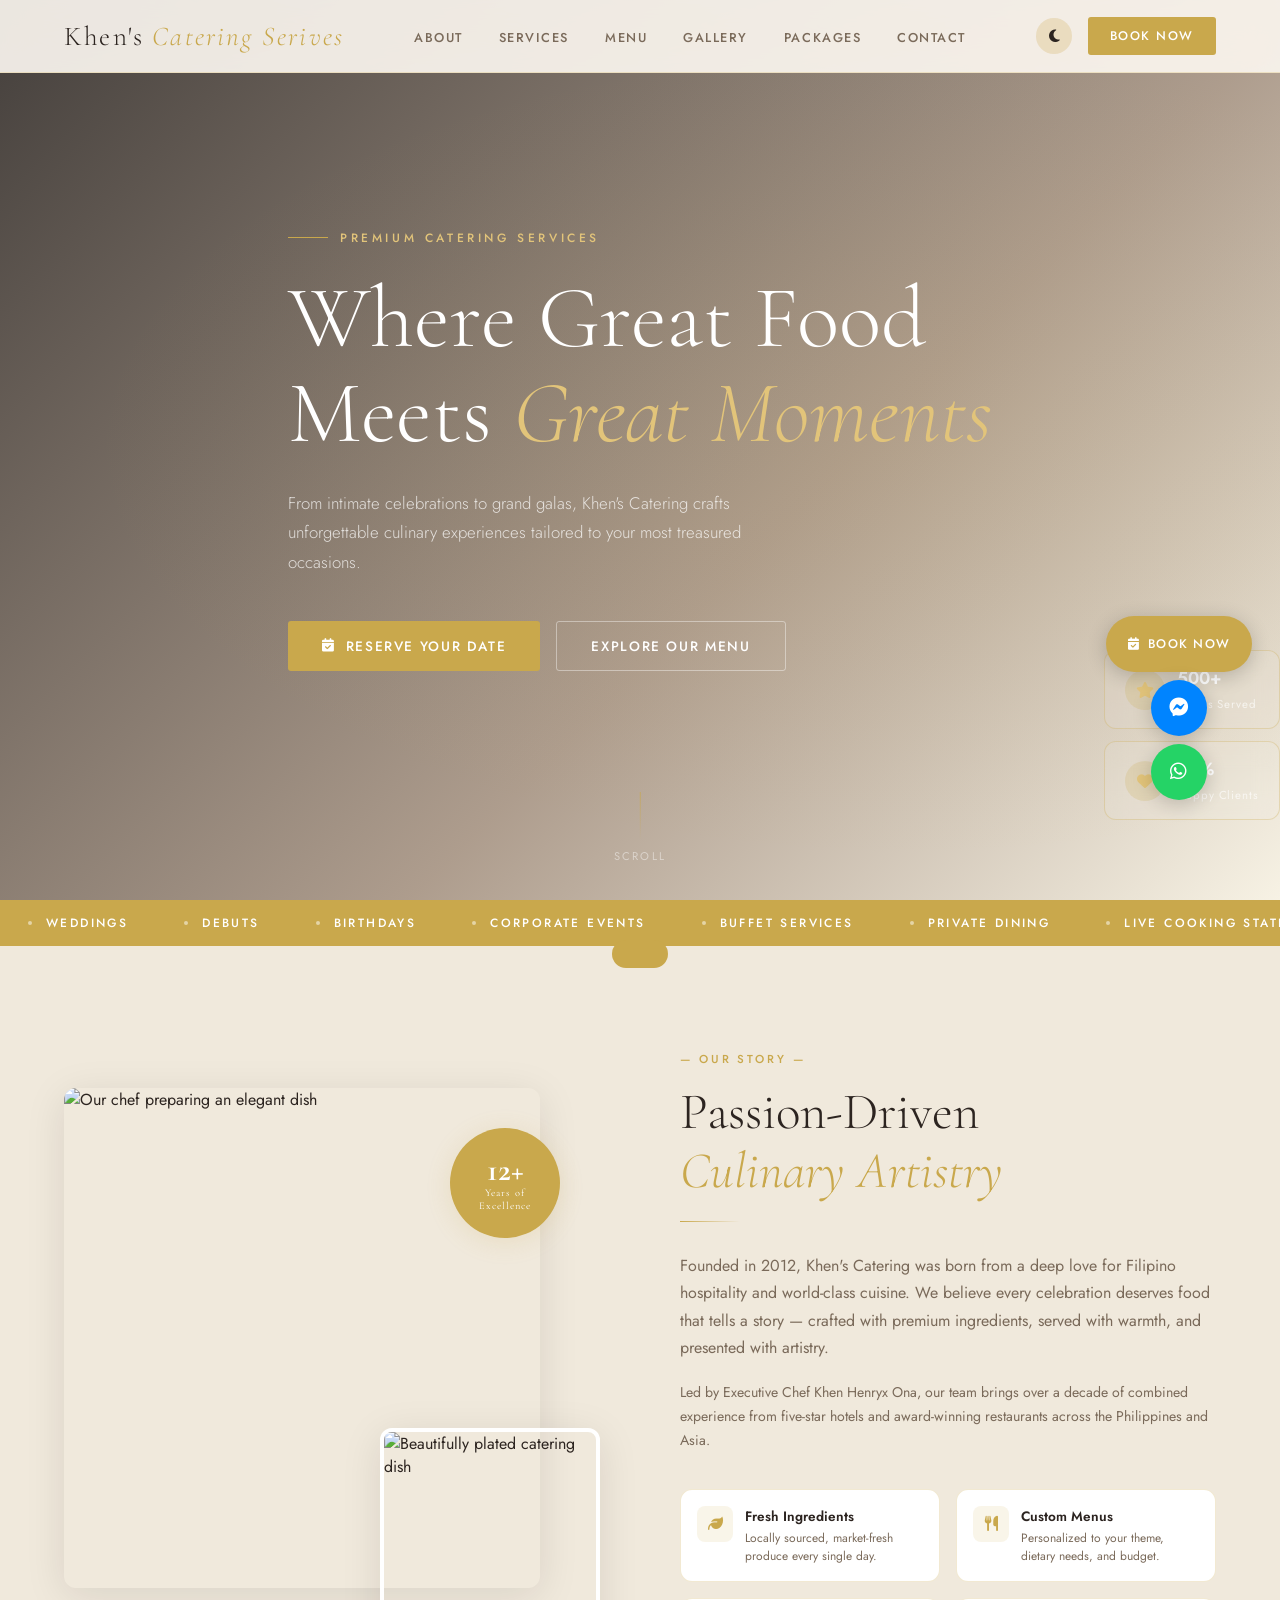
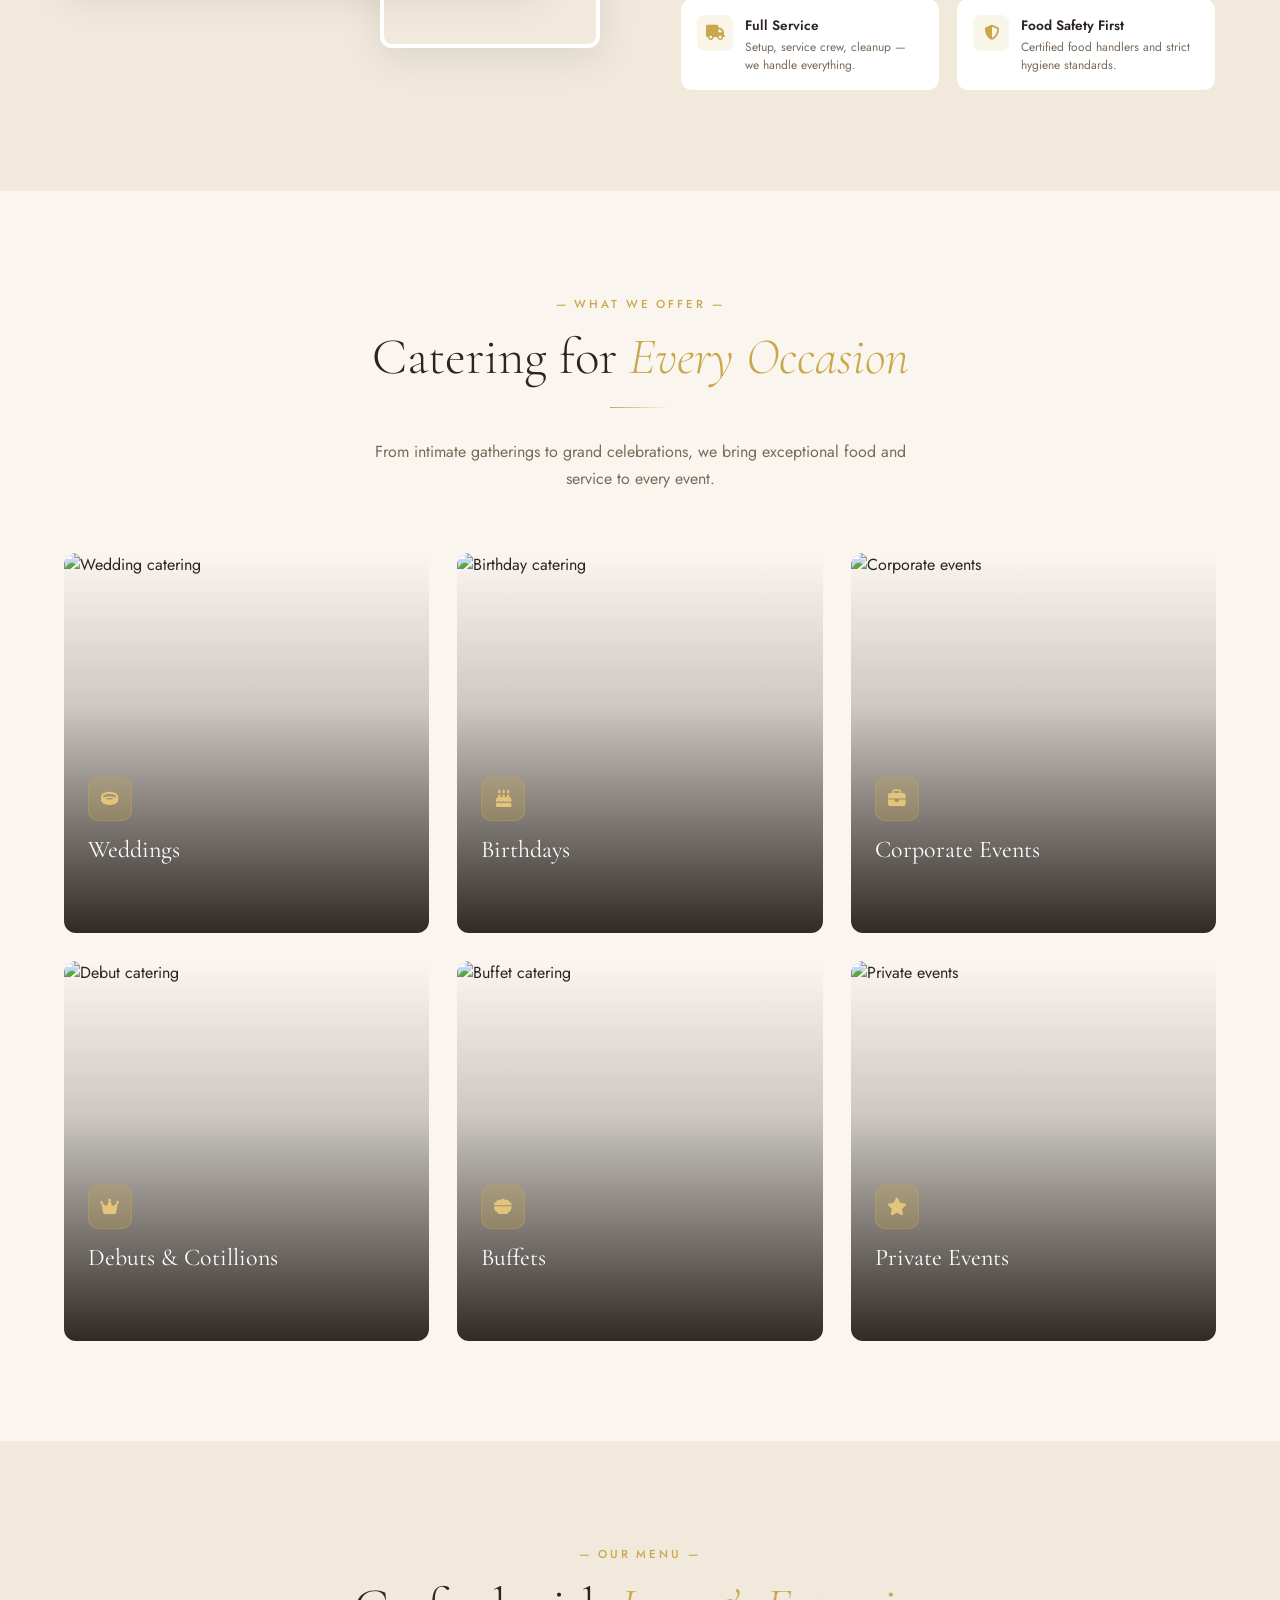
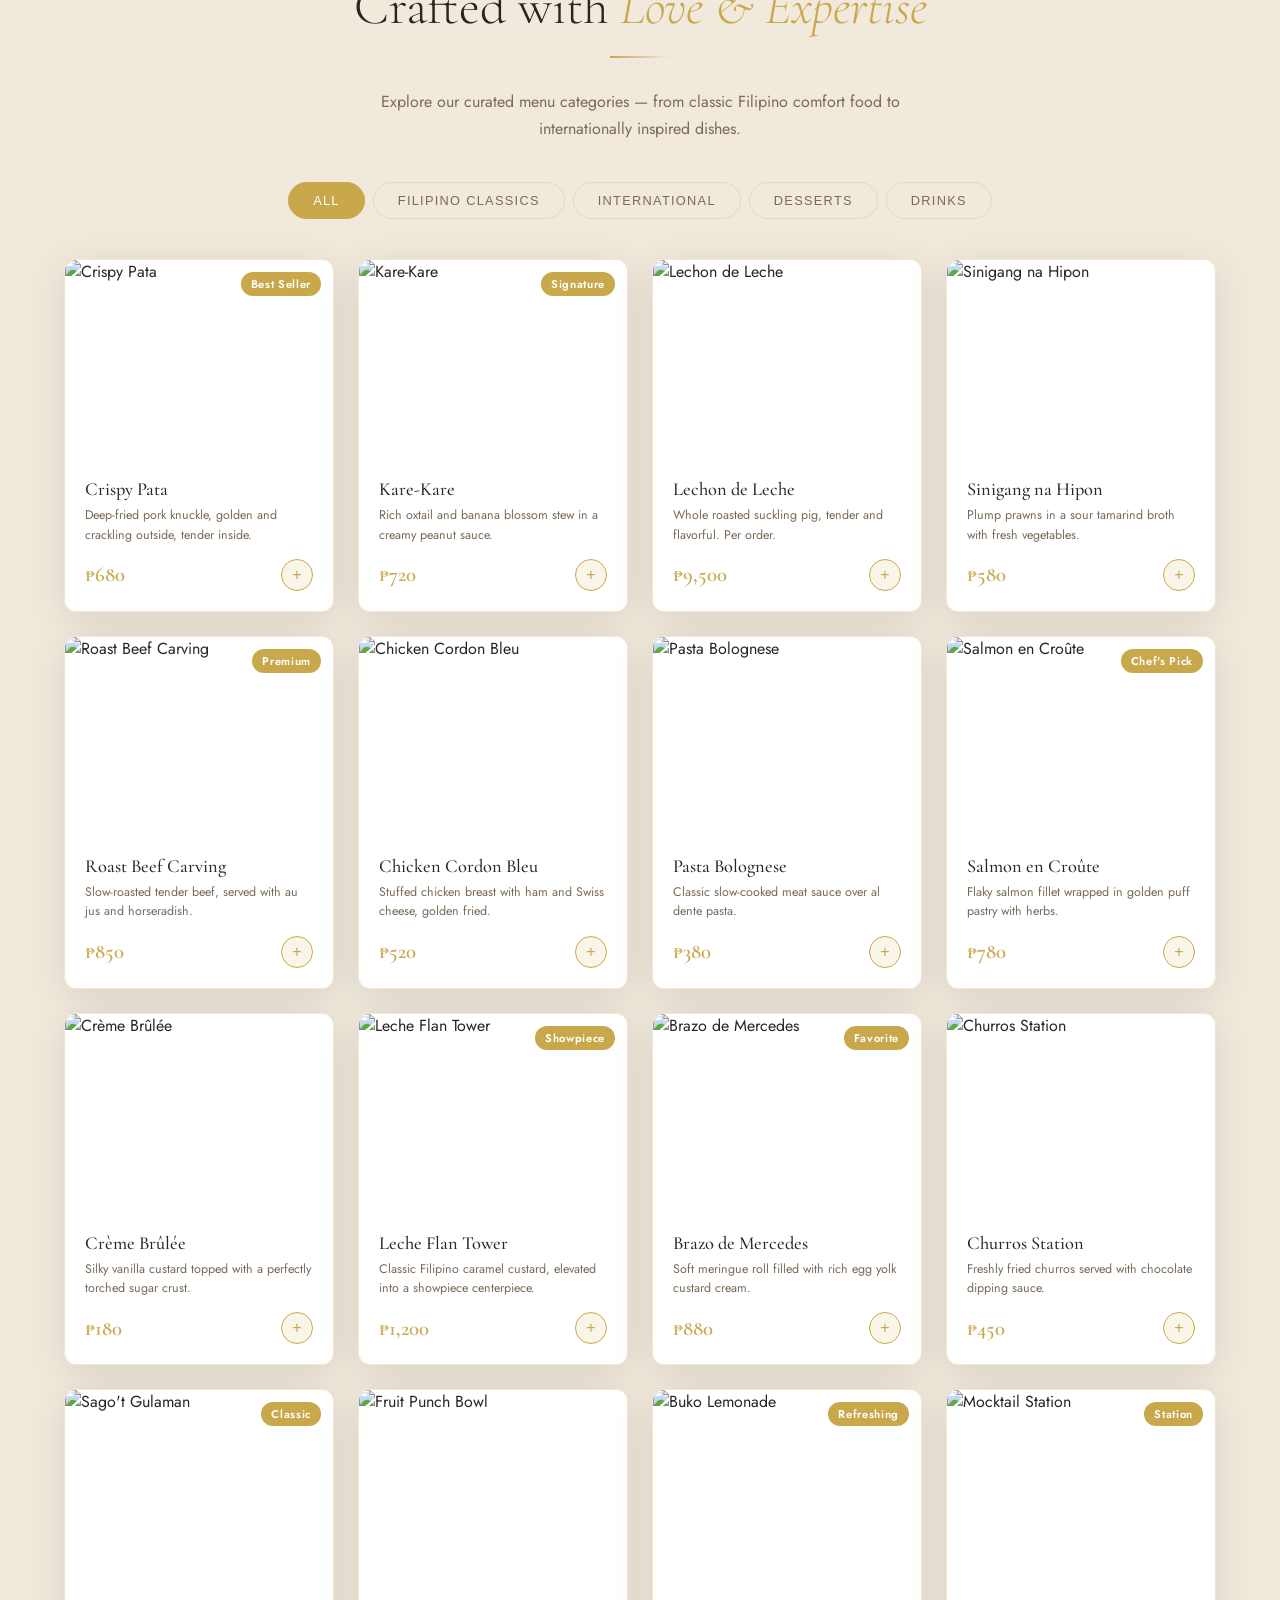
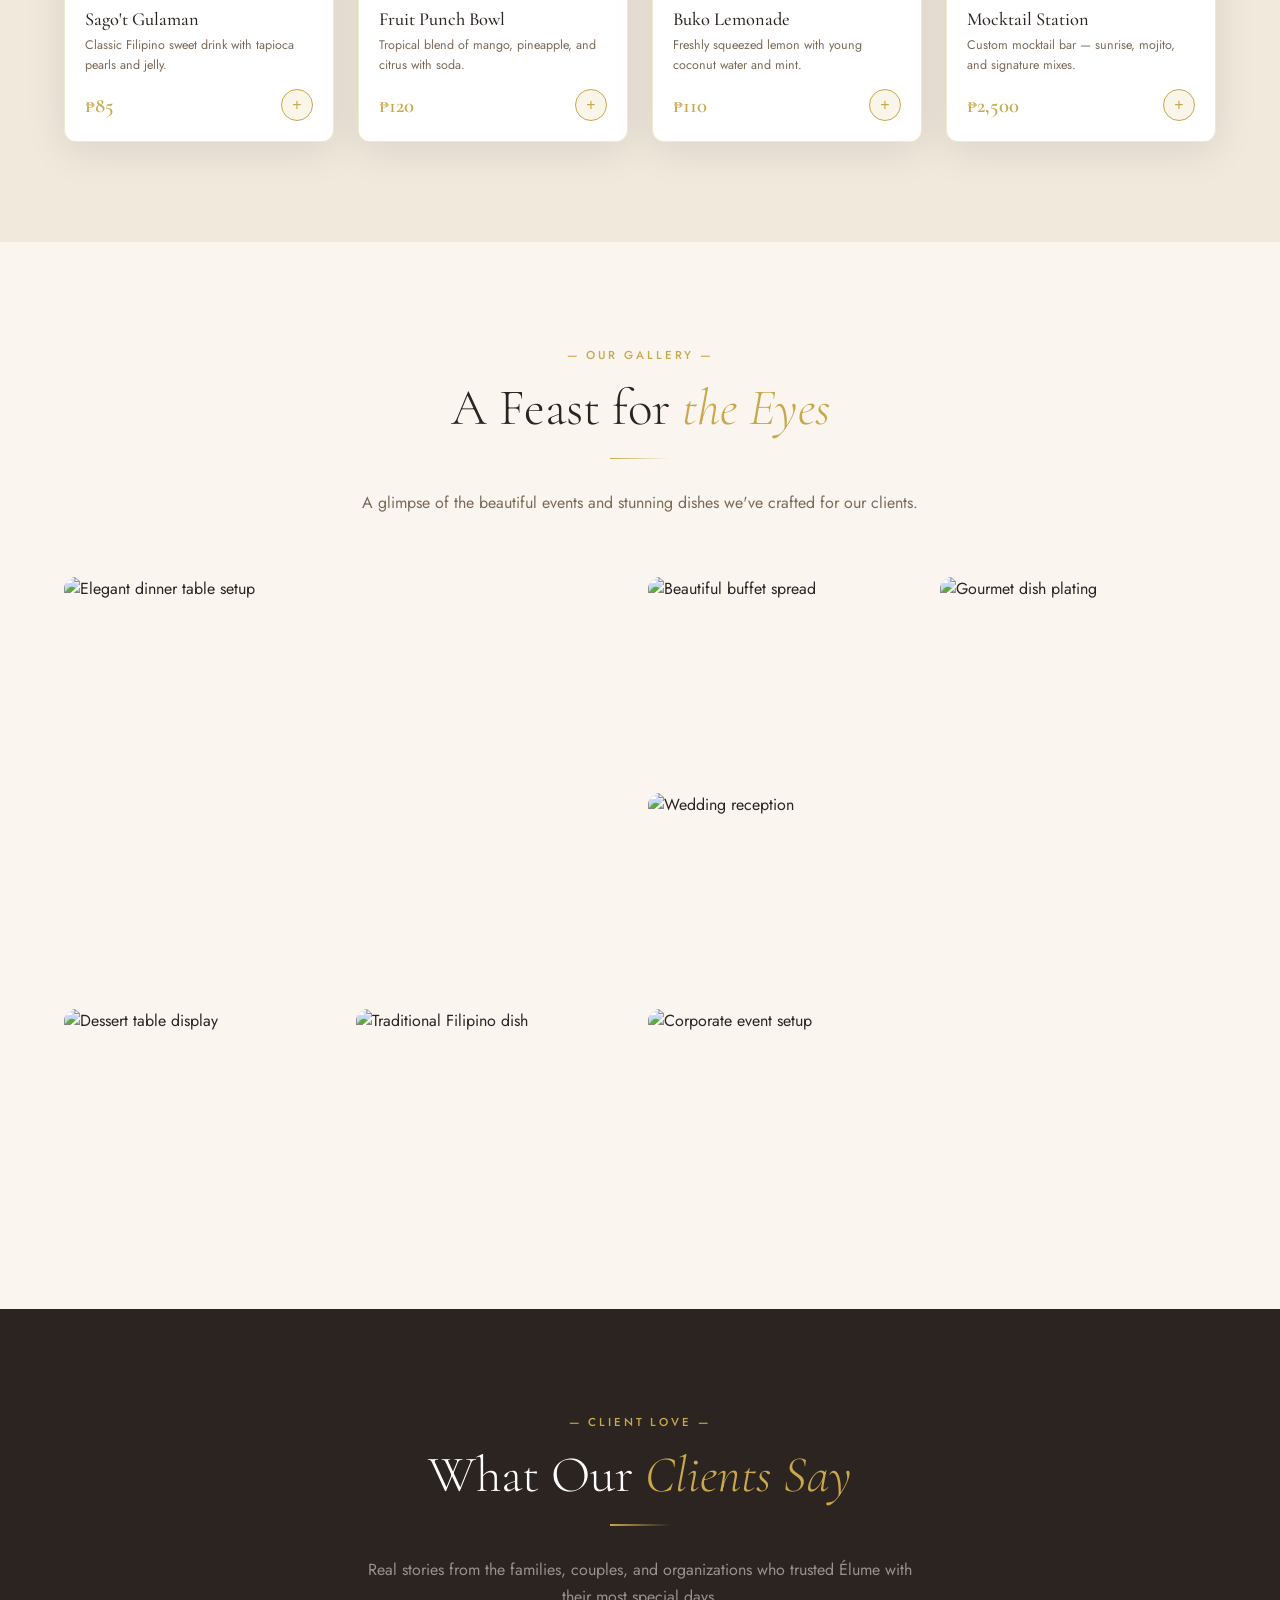
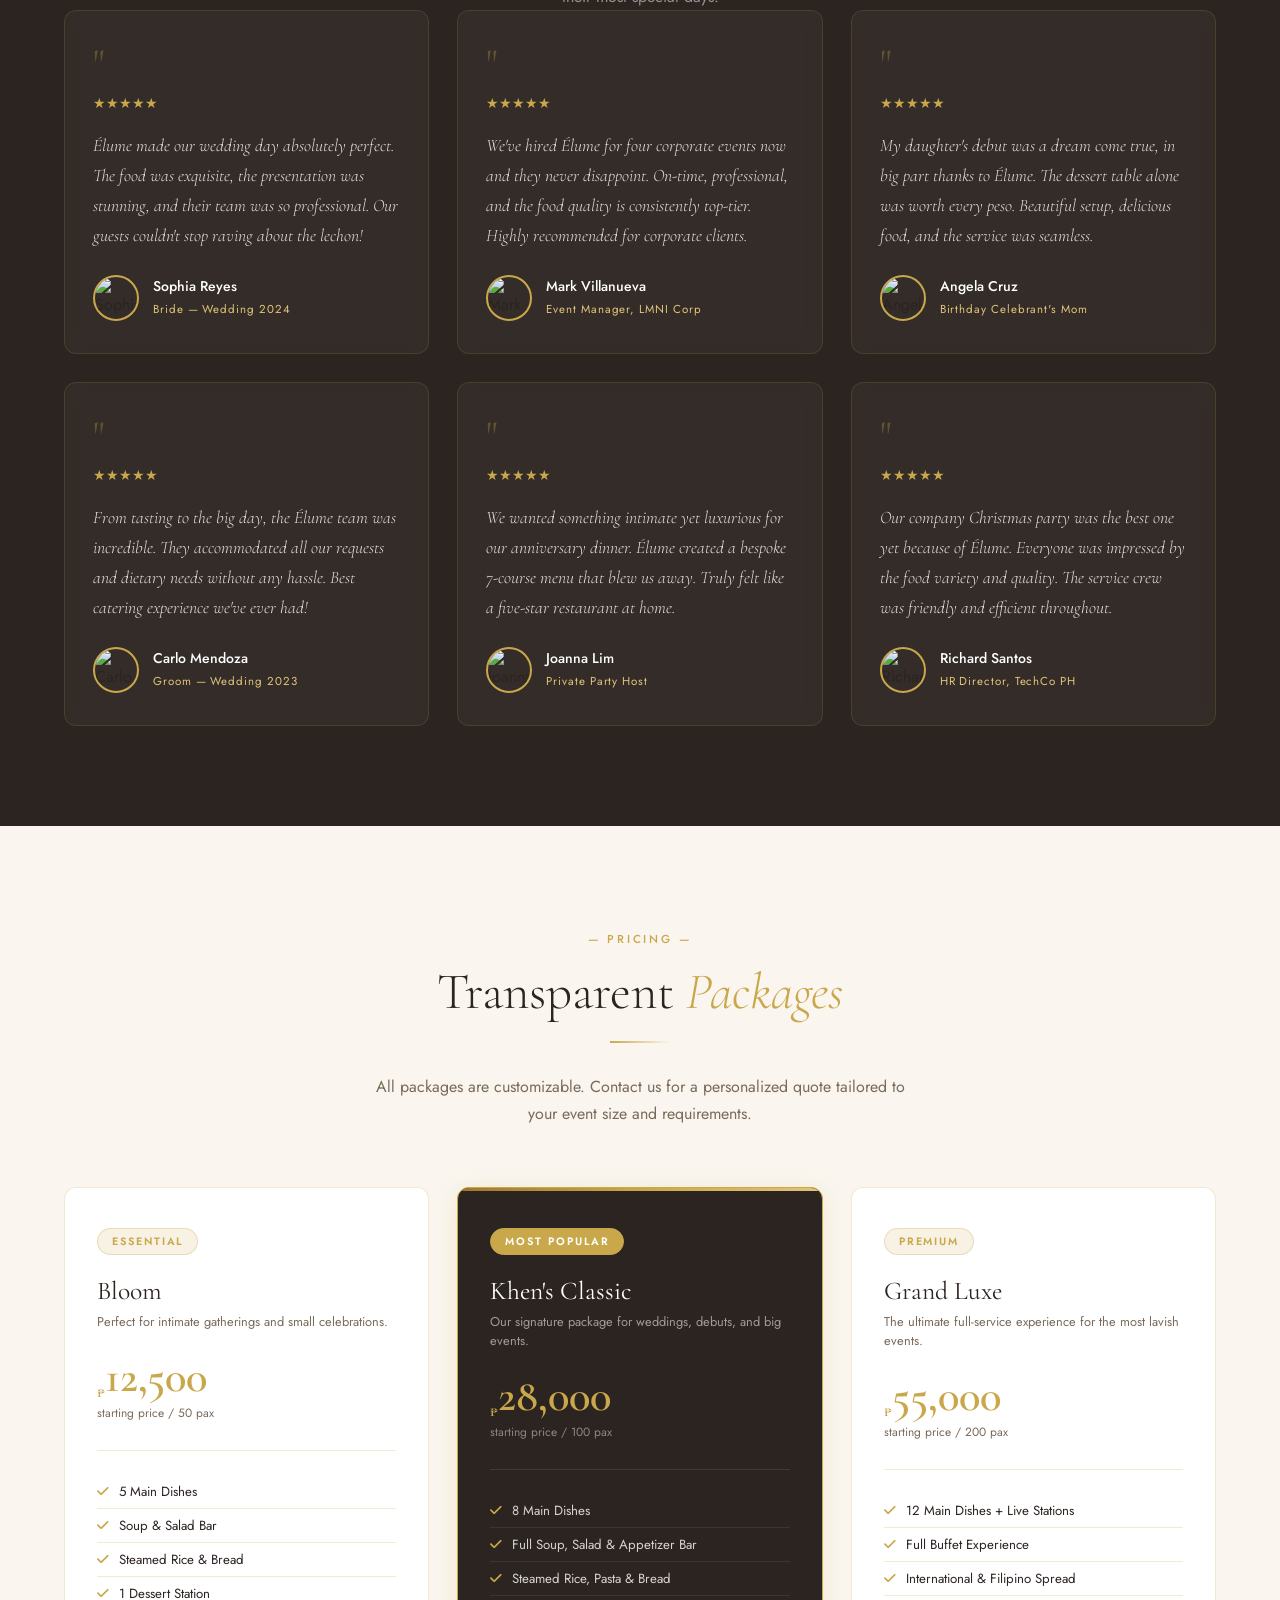
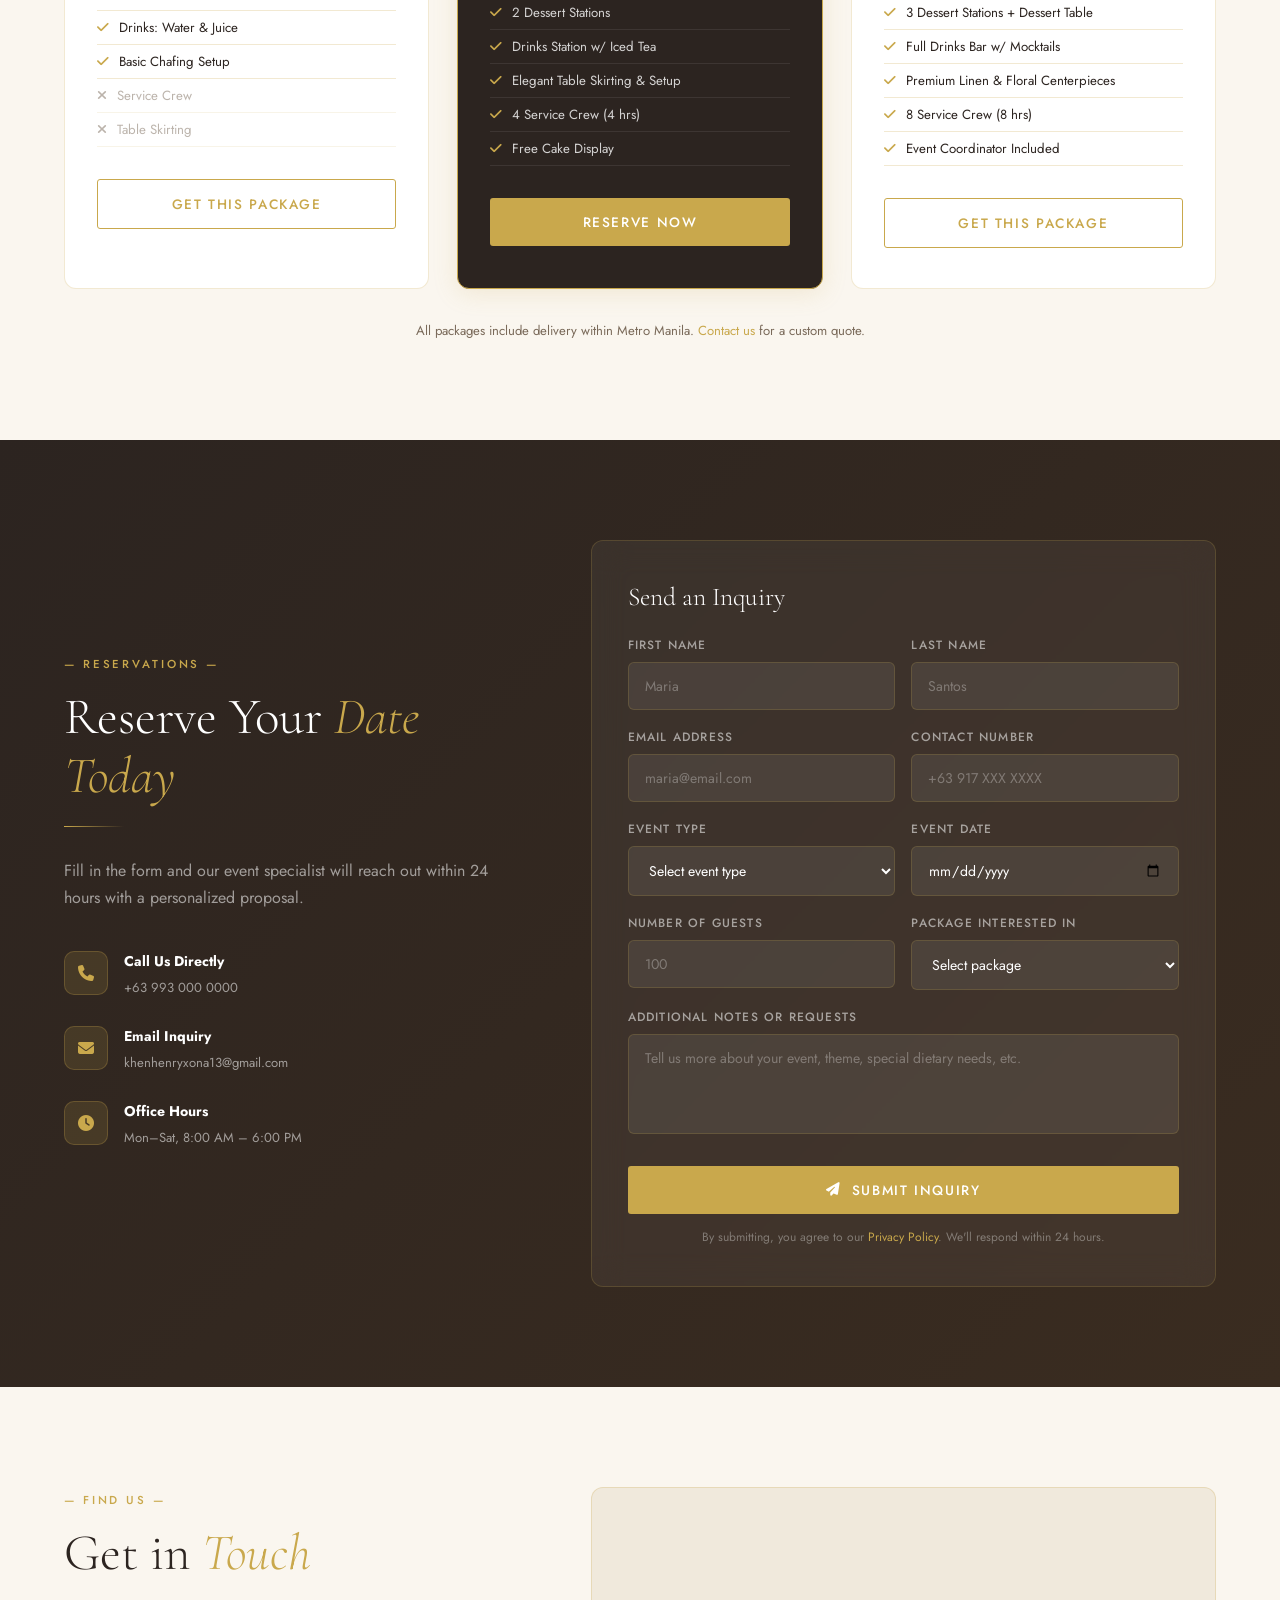
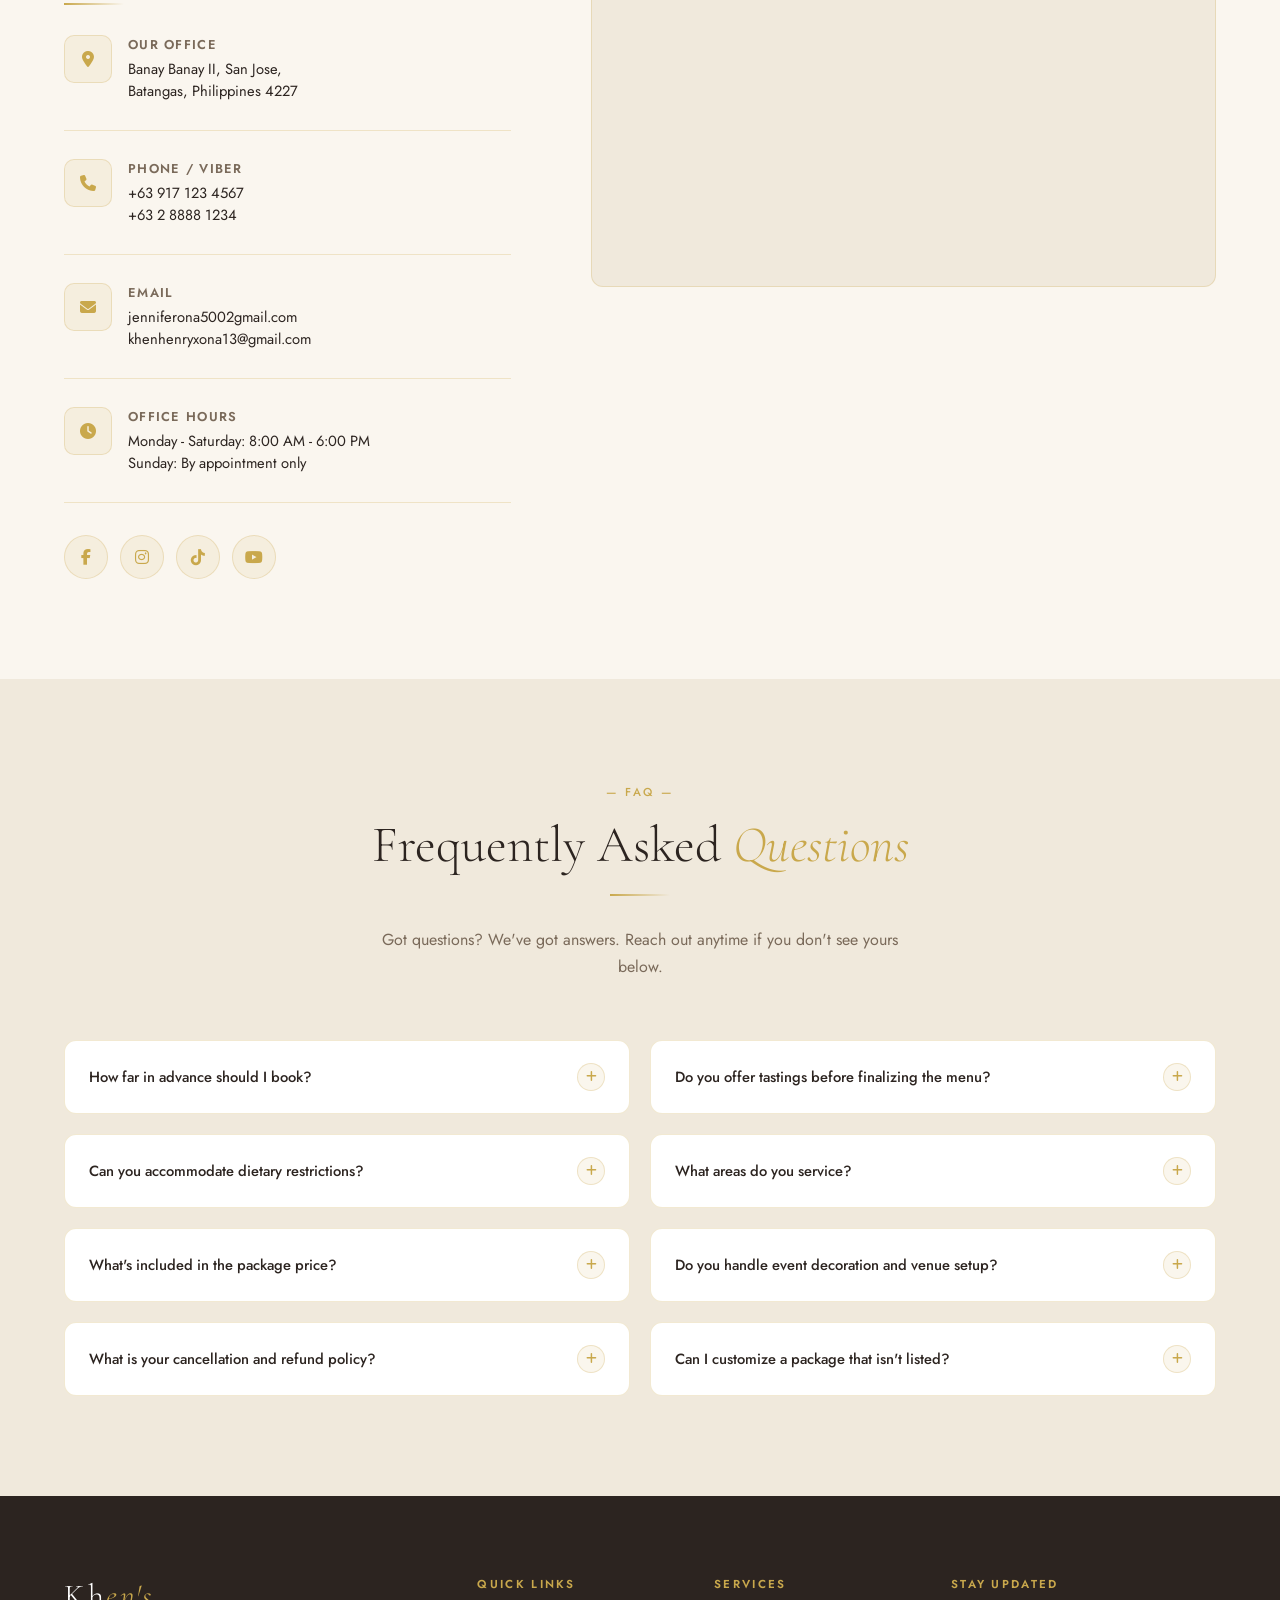
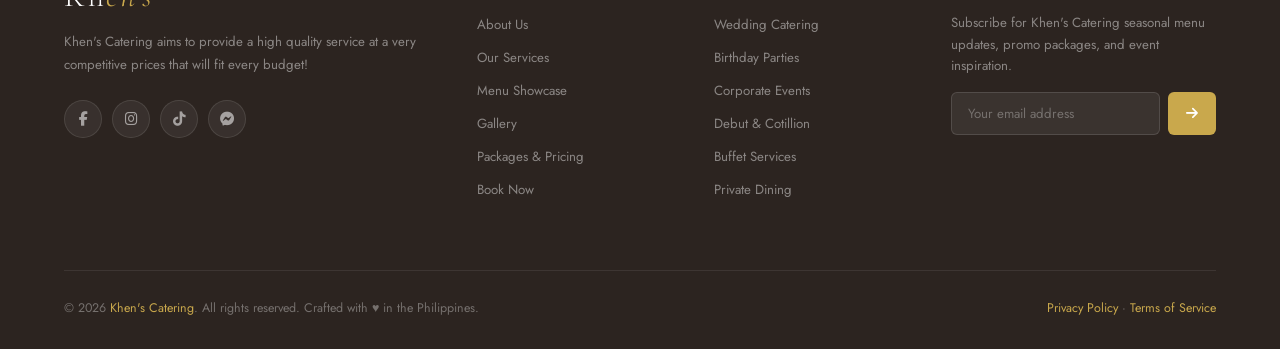
==== index.html @ ff4796e4 "Update index.html" ====
<!DOCTYPE html>
<html lang="en" data-theme="light">
<head>
  <meta charset="UTF-8" />
  <link rel="icon" sizes="32x32" href="">
  <meta name="viewport" content="width=device-width, initial-scale=1.0" />
  <meta name="description" content="khen's Catering aims to provide a high quality service at a very competitive prices that will fit every budget! "/>
  <meta name="keywords" content="catering, wedding catering, corporate events, buffet, debut catering, Manila catering, premium catering Philippines" />
  <link rel="stylesheet" href="styles.css">
  <title>Khen's Catering & Food Services | Where Great Food Meets Great Moments</title>

  <!-- Fonts -->
  <link rel="preconnect" href="https://fonts.googleapis.com" />
  <link rel="preconnect" href="https://fonts.gstatic.com" />
  <link href="https://fonts.googleapis.com/css2?family=Cormorant+Garamond:ital,wght@0,300;0,400;0,500;0,600;1,300;1,400&family=Jost:wght@300;400;500;600&family=Playfair+Display:ital,wght@0,700;1,400&display=swap" rel="stylesheet" />
  <!-- Icons -->
  <link rel="stylesheet" href="https://cdnjs.cloudflare.com/ajax/libs/font-awesome/6.5.1/css/all.min.css" />

</head>
<body>

  <!-- LOADER -->
  <div id="loader">
    <div class="loader-logo">Khen's Catering & Food Services</div>
    <div class="loader-bar"><div class="loader-bar-fill"></div></div>
  </div>

  <!-- LIGHTBOX -->
  <div id="lightbox" role="dialog" aria-label="Image viewer">
    <button id="lightbox-close" aria-label="Close"><i class="fa fa-times"></i></button>
    <img id="lightbox-img" src="" alt="Gallery image" />
  </div>

  <!-- TOAST -->
  <div id="toast" role="alert"></div>

  <!-- FLOATING BUTTONS -->
  <div id="float-book">
    <a href="#booking" class="float-btn float-book-btn">
      <i class="fa fa-calendar-check"></i> Book Now
    </a>
    <a href="https://www.facebook.com/IncredibleKhen13" target="_blank" class="float-btn float-messenger" aria-label="Messenger">
      <i class="fab fa-facebook-messenger"></i>
    </a>
    <a href="https://wa.me/639XXXXXXXXX" target="_blank" class="float-btn float-wa" aria-label="WhatsApp">
      <i class="fab fa-whatsapp"></i>
    </a>
  </div>

  <!-- NAVBAR -->
  <nav id="navbar" role="navigation" aria-label="Main navigation">
    <div class="container nav-inner">
      <a href="#hero" class="nav-logo">Khen's<span> Catering Serives</span></a>
      <ul class="nav-links">
        <li><a href="#about">About</a></li>
        <li><a href="#services">Services</a></li>
        <li><a href="#menu">Menu</a></li>
        <li><a href="#gallery">Gallery</a></li>
        <li><a href="#packages">Packages</a></li>
        <li><a href="#contact">Contact</a></li>
      </ul>
      <div class="nav-actions">
        <button class="theme-toggle" id="themeToggle" aria-label="Toggle dark mode">
          <i class="fa fa-moon"></i>
        </button>
        <a href="#booking" class="btn btn-gold nav-cta">BOOK NOW</a>
        <button class="hamburger" id="hamburger" aria-label="Menu" aria-expanded="false">
          <span></span><span></span><span></span>
        </button>
      </div>
    </div>
  </nav>

  <!-- MOBILE MENU -->
  <div class="mobile-menu" id="mobileMenu">
    <a href="#about" class="mobile-link">About</a>
    <a href="#services" class="mobile-link">Services</a>
    <a href="#menu" class="mobile-link">Menu</a>
    <a href="#gallery" class="mobile-link">Gallery</a>
    <a href="#packages" class="mobile-link">Packages</a>
    <a href="#testimonials" class="mobile-link">Testimonials</a>
    <a href="#contact" class="mobile-link">Contact</a>
    <a href="#booking" class="mobile-link" style="color:var(--gold)">Book Now →</a>
  </div>

  <!-- HERO -->
  <section id="hero">
    <div class="hero-bg" aria-hidden="true"></div>
    <div class="container">
      <div class="hero-content">
        <div class="hero-eyebrow reveal">Premium Catering Services</div>
        <h1 class="hero-title reveal" style="transition-delay:0.1s">
          Where Great Food<br>Meets <em>Great Moments</em>
        </h1>
        <p class="hero-desc reveal" style="transition-delay:0.2s">
          From intimate celebrations to grand galas, Khen's Catering crafts unforgettable 
          culinary experiences tailored to your most treasured occasions.
        </p>
        <div class="hero-btns reveal" style="transition-delay:0.3s">
          <a href="#booking" class="btn btn-gold">
            <i class="fa fa-calendar-check"></i> Reserve Your Date
          </a>
          <a href="#menu" class="btn btn-outline" style="color:#fff;border-color:rgba(255,255,255,0.4)">
            Explore Our Menu
          </a>
        </div>
      </div>
    </div>
    <div class="hero-badges" aria-hidden="true">
      <div class="hero-badge">
        <div class="hero-badge-icon"><i class="fa fa-star"></i></div>
        <div class="hero-badge-text">
          <strong>500+</strong><span>Events Served</span>
        </div>
      </div>
      <div class="hero-badge">
        <div class="hero-badge-icon"><i class="fa fa-heart"></i></div>
        <div class="hero-badge-text">
          <strong>98%</strong><span>Happy Clients</span>
        </div>
      </div>
    </div>
    <div class="hero-scroll" aria-hidden="true">
      <div class="scroll-line"></div>
      <span>Scroll</span>
    </div>
  </section>

  <!-- MARQUEE -->
  <div class="marquee-strip" aria-hidden="true">
    <div class="marquee-track" id="marqueeTrack"></div>
  </div>

  <!-- ABOUT -->
  <section id="about" class="section">
    <div class="container">
      <div class="about-grid">
        <div class="about-images reveal-left">
          <div class="about-img-main">
            <img src="https://images.unsplash.com/photo-1414235077428-338989a2e8c0?w=800&q=80" alt="Our chef preparing an elegant dish" loading="lazy" />
          </div>
          <div class="about-img-sub">
            <img src="https://images.unsplash.com/photo-1467003909585-2f8a72700288?w=500&q=80" alt="Beautifully plated catering dish" loading="lazy" />
          </div>
          <div class="about-badge-float">
            <strong>12+</strong>
            <span>Years of<br>Excellence</span>
          </div>
        </div>
        <div class="reveal-right">
          <span class="section-tag">Our Story</span>
          <h2 class="section-title">Passion-Driven<br><em>Culinary Artistry</em></h2>
          <div class="divider"></div>
          <p class="section-subtitle" style="margin-bottom:20px;">
            Founded in 2012, Khen's Catering was born from a deep love for Filipino hospitality and world-class cuisine. We believe every celebration deserves food that tells a story — crafted with premium ingredients, served with warmth, and presented with artistry.
          </p>
          <p style="font-size:0.88rem;color:var(--text-light);line-height:1.7;margin-bottom:32px;">
            Led by Executive Chef Khen Henryx Ona, our team brings over a decade of combined experience from five-star hotels and award-winning restaurants across the Philippines and Asia.
          </p>
          <div class="about-features">
            <div class="about-feat">
              <div class="about-feat-icon"><i class="fa fa-leaf"></i></div>
              <div><h4>Fresh Ingredients</h4><p>Locally sourced, market-fresh produce every single day.</p></div>
            </div>
            <div class="about-feat">
              <div class="about-feat-icon"><i class="fa fa-utensils"></i></div>
              <div><h4>Custom Menus</h4><p>Personalized to your theme, dietary needs, and budget.</p></div>
            </div>
            <div class="about-feat">
              <div class="about-feat-icon"><i class="fa fa-truck"></i></div>
              <div><h4>Full Service</h4><p>Setup, service crew, cleanup — we handle everything.</p></div>
            </div>
            <div class="about-feat">
              <div class="about-feat-icon"><i class="fa fa-shield-halved"></i></div>
              <div><h4>Food Safety First</h4><p>Certified food handlers and strict hygiene standards.</p></div>
            </div>
          </div>
        </div>
      </div>
    </div>
  </section>

  <!-- SERVICES -->
  <section id="services" class="section">
    <div class="container">
      <div class="text-center reveal">
        <span class="section-tag">What We Offer</span>
        <h2 class="section-title">Catering for <em>Every Occasion</em></h2>
        <div class="divider"></div>
        <p class="section-subtitle">From intimate gatherings to grand celebrations, we bring exceptional food and service to every event.</p>
      </div>
      <div class="services-grid">
        <div class="service-card reveal" style="transition-delay:0.05s">
          <div class="service-card-bg"><img src="https://images.unsplash.com/photo-1519225421980-715cb0215aed?w=700&q=80" alt="Wedding catering" loading="lazy" /></div>
          <div class="service-card-overlay"></div>
          <div class="service-card-content">
            <div class="service-card-icon"><i class="fa fa-ring"></i></div>
            <h3>Weddings</h3>
            <p>Your dream wedding feast, crafted with love and elegance. From cocktail receptions to grand sit-down dinners.</p>
            <div class="service-card-arrow">Learn More <i class="fa fa-arrow-right"></i></div>
          </div>
        </div>
        <div class="service-card reveal" style="transition-delay:0.10s">
          <div class="service-card-bg"><img src="https://images.unsplash.com/photo-1530103862676-de8c9debad1d?w=700&q=80" alt="Birthday catering" loading="lazy" /></div>
          <div class="service-card-overlay"></div>
          <div class="service-card-content">
            <div class="service-card-icon"><i class="fa fa-birthday-cake"></i></div>
            <h3>Birthdays</h3>
            <p>Make every birthday memorable with themed menus, beautiful setups, and crowd-pleasing favorites.</p>
            <div class="service-card-arrow">Learn More <i class="fa fa-arrow-right"></i></div>
          </div>
        </div>
        <div class="service-card reveal" style="transition-delay:0.15s">
          <div class="service-card-bg"><img src="https://images.unsplash.com/photo-1540575467063-178a50c2df87?w=700&q=80" alt="Corporate events" loading="lazy" /></div>
          <div class="service-card-overlay"></div>
          <div class="service-card-content">
            <div class="service-card-icon"><i class="fa fa-briefcase"></i></div>
            <h3>Corporate Events</h3>
            <p>Professional catering for meetings, product launches, team dinners, and company celebrations.</p>
            <div class="service-card-arrow">Learn More <i class="fa fa-arrow-right"></i></div>
          </div>
        </div>
        <div class="service-card reveal" style="transition-delay:0.20s">
          <div class="service-card-bg"><img src="https://images.unsplash.com/photo-1559329007-40df8a9345d8?w=700&q=80" alt="Debut catering" loading="lazy" /></div>
          <div class="service-card-overlay"></div>
          <div class="service-card-content">
            <div class="service-card-icon"><i class="fa fa-crown"></i></div>
            <h3>Debuts & Cotillions</h3>
            <p>A princess-worthy spread for a once-in-a-lifetime 18th birthday celebration.</p>
            <div class="service-card-arrow">Learn More <i class="fa fa-arrow-right"></i></div>
          </div>
        </div>
        <div class="service-card reveal" style="transition-delay:0.25s">
          <div class="service-card-bg"><img src="https://images.unsplash.com/photo-1555244162-803834f70033?w=700&q=80" alt="Buffet catering" loading="lazy" /></div>
          <div class="service-card-overlay"></div>
          <div class="service-card-content">
            <div class="service-card-icon"><i class="fa fa-bowl-food"></i></div>
            <h3>Buffets</h3>
            <p>Lavish spreads featuring Filipino favorites, international dishes, and live carving stations.</p>
            <div class="service-card-arrow">Learn More <i class="fa fa-arrow-right"></i></div>
          </div>
        </div>
        <div class="service-card reveal" style="transition-delay:0.30s">
          <div class="service-card-bg"><img src="https://images.unsplash.com/photo-1528605248644-14dd04022da1?w=700&q=80" alt="Private events" loading="lazy" /></div>
          <div class="service-card-overlay"></div>
          <div class="service-card-content">
            <div class="service-card-icon"><i class="fa fa-star"></i></div>
            <h3>Private Events</h3>
            <p>Intimate dinners, anniversaries, reunions — bespoke menus for your most personal gatherings.</p>
            <div class="service-card-arrow">Learn More <i class="fa fa-arrow-right"></i></div>
          </div>
        </div>
      </div>
    </div>
  </section>

  <!-- MENU SHOWCASE -->
  <section id="menu" class="section">
    <div class="container">
      <div class="text-center reveal">
        <span class="section-tag">Our Menu</span>
        <h2 class="section-title">Crafted with <em>Love & Expertise</em></h2>
        <div class="divider"></div>
        <p class="section-subtitle">Explore our curated menu categories — from classic Filipino comfort food to internationally inspired dishes.</p>
      </div>
      <div class="menu-tabs">
        <button class="menu-tab active" data-cat="all">All</button>
        <button class="menu-tab" data-cat="filipino">Filipino Classics</button>
        <button class="menu-tab" data-cat="international">International</button>
        <button class="menu-tab" data-cat="desserts">Desserts</button>
        <button class="menu-tab" data-cat="drinks">Drinks</button>
      </div>
      <div class="menu-grid" id="menuGrid"></div>
    </div>
  </section>

  <!-- GALLERY -->
  <section id="gallery" class="section">
    <div class="container">
      <div class="text-center reveal">
        <span class="section-tag">Our Gallery</span>
        <h2 class="section-title">A Feast for <em>the Eyes</em></h2>
        <div class="divider"></div>
        <p class="section-subtitle">A glimpse of the beautiful events and stunning dishes we've crafted for our clients.</p>
      </div>
      <div class="gallery-grid" id="galleryGrid"></div>
    </div>
  </section>

  <!-- TESTIMONIALS -->
  <section id="testimonials" class="section">
    <div class="container">
      <div class="text-center reveal">
        <span class="section-tag">Client Love</span>
        <h2 class="section-title" style="color:var(--white)">What Our <em>Clients Say</em></h2>
        <div class="divider"></div>
        <p class="section-subtitle" style="color:rgba(255,255,255,0.5)">Real stories from the families, couples, and organizations who trusted Élume with their most special days.</p>
      </div>
      <div class="testimonials-track" id="testiTrack"></div>
    </div>
  </section>

  <!-- PACKAGES -->
  <section id="packages" class="section">
    <div class="container">
      <div class="text-center reveal">
        <span class="section-tag">Pricing</span>
        <h2 class="section-title">Transparent <em>Packages</em></h2>
        <div class="divider"></div>
        <p class="section-subtitle">All packages are customizable. Contact us for a personalized quote tailored to your event size and requirements.</p>
      </div>
      <div class="packages-grid">
        <div class="package-card reveal" style="transition-delay:0.05s">
          <div class="package-badge">Essential</div>
          <h3 class="package-name">Bloom</h3>
          <p class="package-desc">Perfect for intimate gatherings and small celebrations.</p>
          <div class="package-price"><sub>₱</sub>12,500</div>
          <div class="package-per">starting price / 50 pax</div>
          <div class="package-divider"></div>
          <ul class="package-features">
            <li><i class="fa fa-check"></i> 5 Main Dishes</li>
            <li><i class="fa fa-check"></i> Soup & Salad Bar</li>
            <li><i class="fa fa-check"></i> Steamed Rice & Bread</li>
            <li><i class="fa fa-check"></i> 1 Dessert Station</li>
            <li><i class="fa fa-check"></i> Drinks: Water & Juice</li>
            <li><i class="fa fa-check"></i> Basic Chafing Setup</li>
            <li class="na"><i class="fa fa-times"></i> Service Crew</li>
            <li class="na"><i class="fa fa-times"></i> Table Skirting</li>
          </ul>
          <a href="#booking" class="btn btn-outline">Get This Package</a>
        </div>
        <div class="package-card featured reveal" style="transition-delay:0.10s">
          <div class="package-badge pop">Most Popular</div>
          <h3 class="package-name" style="color:var(--white)">Khen's Classic</h3>
          <p class="package-desc">Our signature package for weddings, debuts, and big events.</p>
          <div class="package-price"><sub>₱</sub>28,000</div>
          <div class="package-per">starting price / 100 pax</div>
          <div class="package-divider" style="background:rgba(255,255,255,0.1)"></div>
          <ul class="package-features">
            <li><i class="fa fa-check"></i> 8 Main Dishes</li>
            <li><i class="fa fa-check"></i> Full Soup, Salad & Appetizer Bar</li>
            <li><i class="fa fa-check"></i> Steamed Rice, Pasta & Bread</li>
            <li><i class="fa fa-check"></i> 2 Dessert Stations</li>
            <li><i class="fa fa-check"></i> Drinks Station w/ Iced Tea</li>
            <li><i class="fa fa-check"></i> Elegant Table Skirting & Setup</li>
            <li><i class="fa fa-check"></i> 4 Service Crew (4 hrs)</li>
            <li><i class="fa fa-check"></i> Free Cake Display</li>
          </ul>
          <a href="#booking" class="btn btn-gold">Reserve Now</a>
        </div>
        <div class="package-card reveal" style="transition-delay:0.15s">
          <div class="package-badge">Premium</div>
          <h3 class="package-name">Grand Luxe</h3>
          <p class="package-desc">The ultimate full-service experience for the most lavish events.</p>
          <div class="package-price"><sub>₱</sub>55,000</div>
          <div class="package-per">starting price / 200 pax</div>
          <div class="package-divider"></div>
          <ul class="package-features">
            <li><i class="fa fa-check"></i> 12 Main Dishes + Live Stations</li>
            <li><i class="fa fa-check"></i> Full Buffet Experience</li>
            <li><i class="fa fa-check"></i> International & Filipino Spread</li>
            <li><i class="fa fa-check"></i> 3 Dessert Stations + Dessert Table</li>
            <li><i class="fa fa-check"></i> Full Drinks Bar w/ Mocktails</li>
            <li><i class="fa fa-check"></i> Premium Linen & Floral Centerpieces</li>
            <li><i class="fa fa-check"></i> 8 Service Crew (8 hrs)</li>
            <li><i class="fa fa-check"></i> Event Coordinator Included</li>
          </ul>
          <a href="#booking" class="btn btn-outline">Get This Package</a>
        </div>
      </div>
      <p class="text-center" style="margin-top:32px;font-size:0.82rem;color:var(--text-light);">
        All packages include delivery within Metro Manila. <a href="#contact" style="color:var(--gold)">Contact us</a> for a custom quote.
      </p>
    </div>
  </section>

  <!-- BOOKING FORM -->
  <section id="booking" class="section">
    <div class="container">
      <div class="booking-grid">
        <div class="reveal-left">
          <span class="section-tag">Reservations</span>
          <h2 class="section-title" style="color:var(--white)">Reserve Your <em>Date Today</em></h2>
          <div class="divider"></div>
          <p class="section-subtitle" style="color:rgba(255,255,255,0.55);margin-bottom:40px;">Fill in the form and our event specialist will reach out within 24 hours with a personalized proposal.</p>
          <div class="booking-info-item">
            <div class="booking-info-icon"><i class="fa fa-phone"></i></div>
            <div class="booking-info-text"><strong>Call Us Directly</strong><span>+63 993 000 0000</span></div>
          </div>
          <div class="booking-info-item">
            <div class="booking-info-icon"><i class="fa fa-envelope"></i></div>
            <div class="booking-info-text"><strong>Email Inquiry</strong><span>khenhenryxona13@gmail.com</span></div>
          </div>
          <div class="booking-info-item">
            <div class="booking-info-icon"><i class="fa fa-clock"></i></div>
            <div class="booking-info-text"><strong>Office Hours</strong><span>Mon–Sat, 8:00 AM – 6:00 PM</span></div>
          </div>
        </div>
        <div class="booking-form reveal-right">
          <h3 style="font-family:'Cormorant Garamond',serif;font-size:1.6rem;color:var(--white);margin-bottom:24px;font-weight:300;">Send an Inquiry</h3>
          <form id="bookingForm" novalidate>
            <div class="form-row">
              <div class="form-group"><label for="fname">First Name</label><input type="text" id="fname" placeholder="Maria" required /></div>
              <div class="form-group"><label for="lname">Last Name</label><input type="text" id="lname" placeholder="Santos" required /></div>
            </div>
            <div class="form-row">
              <div class="form-group"><label for="email">Email Address</label><input type="email" id="email" placeholder="maria@email.com" required /></div>
              <div class="form-group"><label for="phone">Contact Number</label><input type="tel" id="phone" placeholder="+63 917 XXX XXXX" /></div>
            </div>
            <div class="form-row">
              <div class="form-group">
                <label for="event-type">Event Type</label>
                <select id="event-type" required>
                  <option value="" disabled selected>Select event type</option>
                  <option>Wedding</option><option>Birthday</option><option>Debut / Cotillion</option>
                  <option>Corporate Event</option><option>Buffet</option><option>Private Gathering</option><option>Other</option>
                </select>
              </div>
              <div class="form-group"><label for="event-date">Event Date</label><input type="date" id="event-date" required /></div>
            </div>
            <div class="form-row">
              <div class="form-group"><label for="guests">Number of Guests</label><input type="number" id="guests" placeholder="100" min="1" /></div>
              <div class="form-group">
                <label for="pkg">Package Interested In</label>
                <select id="pkg">
                  <option value="" disabled selected>Select package</option>
                  <option>Bloom (Essential)</option><option>Khen's Classic</option>
                  <option>Grand Luxe (Premium)</option><option>Custom Package</option>
                </select>
              </div>
            </div>
            <div class="form-group"><label for="message">Additional Notes or Requests</label><textarea id="message" placeholder="Tell us more about your event, theme, special dietary needs, etc."></textarea></div>
            <button type="submit" class="btn btn-gold form-submit"><i class="fa fa-paper-plane"></i> Submit Inquiry</button>
            <p class="form-note">By submitting, you agree to our <a href="#">Privacy Policy</a>. We'll respond within 24 hours.</p>
          </form>
        </div>
      </div>
    </div>
  </section>

  <!-- CONTACT -->
  <section id="contact" class="section">
    <div class="container">
      <div class="contact-grid">
        <div class="reveal-left">
          <span class="section-tag">Find Us</span>
          <h2 class="section-title">Get in <em>Touch</em></h2>
          <div class="divider"></div>
          <div class="contact-detail">
            <div class="contact-icon"><i class="fa fa-location-dot"></i></div>
            <div><h4>Our Office</h4><p>Banay Banay II, San Jose,<br>Batangas, Philippines 4227</p></div>
          </div>
          <div class="contact-detail">
            <div class="contact-icon"><i class="fa fa-phone"></i></div>
            <div><h4>Phone / Viber</h4><p>+63 917 123 4567<br>+63 2 8888 1234</p></div>
          </div>
          <div class="contact-detail">
            <div class="contact-icon"><i class="fa fa-envelope"></i></div>
            <div><h4>Email</h4><p>jenniferona5002gmail.com<br>khenhenryxona13@gmail.com</p></div>
          </div>
          <div class="contact-detail">
            <div class="contact-icon"><i class="fa fa-clock"></i></div>
            <div><h4>Office Hours</h4><p>Monday - Saturday: 8:00 AM - 6:00 PM<br>Sunday: By appointment only</p></div>
          </div>
          <div class="social-links">
            <a href="https://www.facebook.com/IncredibleKhen13" class="social-link" aria-label="Facebook"><i class="fab fa-facebook-f"></i></a>
            <a href="https://www.instagram.com/this_is_innoxx/" class="social-link" aria-label="Instagram"><i class="fab fa-instagram"></i></a>
            <a href="https://www.tiktok.com/@inoxxx13" class="social-link" aria-label="TikTok"><i class="fab fa-tiktok"></i></a>
            <a href="#" class="social-link" aria-label="YouTube"><i class="fab fa-youtube"></i></a>
          </div>
        </div>
        <div class="map-container reveal-right">
         <iframe src="https://www.google.com/maps/embed?pb=!1m18!1m12!1m3!1d21284.605500856916!2d121.09511200746714!3d13.90639253109791!2m3!1f0!2f0!3f0!3m2!1i1024!2i768!4f13.1!3m3!1m2!1s0x33bd13e7f0118943%3A0x24c0ec3870d30c59!2sAurelio&#39;s%20Catering%20%26%20Food%20Services!5e0!3m2!1sfil!2sph!4v1778564990976!5m2!1sfil!2sph" width="600" height="450" style="border:0;" allowfullscreen="" loading="lazy" referrerpolicy="no-referrer-when-downgrade"></iframe>
      </div>
    </div>
  </section>

  <!-- FAQ -->
  <section id="faq" class="section">
    <div class="container">
      <div class="text-center reveal">
        <span class="section-tag">FAQ</span>
        <h2 class="section-title">Frequently Asked <em>Questions</em></h2>
        <div class="divider"></div>
        <p class="section-subtitle">Got questions? We've got answers. Reach out anytime if you don't see yours below.</p>
      </div>
      <div class="faq-grid" id="faqGrid"></div>
    </div>
  </section>

  <!-- FOOTER -->
  <footer>
    <div class="container">
      <div class="footer-grid">
        <div class="footer-brand">
          <div class="footer-brand-logo">Kh<span>en's</span></div>
          <p>Khen's Catering aims to provide a high quality service at a very competitive prices that will fit every budget!</p>
          <div class="footer-social">
            <a href="https://www.facebook.com/IncredibleKhen13" target="_blank" aria-label="Facebook"><i class="fab fa-facebook-f"></i></a>
            <a href="//www.instagram.com/this_is_innoxx/" aria-label="Instagram"><i class="fab fa-instagram"></i></a>
            <a href="https://www.tiktok.com/@inoxxx13" aria-label="TikTok"><i class="fab fa-tiktok"></i></a>
            <a href="#" aria-label="Messenger"><i class="fab fa-facebook-messenger"></i></a>
          </div>
        </div>
        <div class="footer-col">
          <h4>Quick Links</h4>
          <ul>
            <li><a href="#about">About Us</a></li>
            <li><a href="#services">Our Services</a></li>
            <li><a href="#menu">Menu Showcase</a></li>
            <li><a href="#gallery">Gallery</a></li>
            <li><a href="#packages">Packages & Pricing</a></li>
            <li><a href="#booking">Book Now</a></li>
          </ul>
        </div>
        <div class="footer-col">
          <h4>Services</h4>
          <ul>
            <li><a href="#services">Wedding Catering</a></li>
            <li><a href="#services">Birthday Parties</a></li>
            <li><a href="#services">Corporate Events</a></li>
            <li><a href="#services">Debut & Cotillion</a></li>
            <li><a href="#services">Buffet Services</a></li>
            <li><a href="#services">Private Dining</a></li>
          </ul>
        </div>
        <div class="footer-col footer-newsletter">
          <h4>Stay Updated</h4>
          <p>Subscribe for Khen's Catering seasonal menu updates, promo packages, and event inspiration.</p>
          <div class="newsletter-form">
            <input type="email" placeholder="Your email address" aria-label="Email for newsletter" />
            <button type="button" id="newsletterBtn" aria-label="Subscribe"><i class="fa fa-arrow-right"></i></button>
          </div>
        </div>
      </div>
      <div class="footer-bottom">
        <p>© 2026 <a href="#">Khen's Catering</a>. All rights reserved. Crafted with ♥ in the Philippines.</p>
        <p><a href="#">Privacy Policy</a> · <a href="#">Terms of Service</a></p>
      </div>
    </div>
  </footer>

  <script src="script.js">
  </script>
</body>
</html>
---- styles.css ----
/* ============================================================
       CSS VARIABLES & RESET
    ============================================================ */
    :root {
      --cream: #faf6ef;
      --cream-dark: #f0e9dc;
      --gold: #c9a84c;
      --gold-light: #e2c47a;
      --gold-dark: #a07830;
      --black: #1a1410;
      --charcoal: #2c2420;
      --brown: #6b4c30;
      --white: #ffffff;
      --text: #2c2420;
      --text-light: #7a6a5a;
      --bg: #faf6ef;
      --bg-card: #ffffff;
      --nav-bg: rgba(250,246,239,0.92);
      --border: rgba(201,168,76,0.25);
      --shadow: 0 8px 40px rgba(26,20,16,0.10);
      --shadow-gold: 0 4px 24px rgba(201,168,76,0.18);
      --r: 12px;
      --transition: 0.4s cubic-bezier(0.25,0.8,0.25,1);
    }
    [data-theme="dark"] {
      --cream: #1a1410;
      --cream-dark: #231e18;
      --black: #faf6ef;
      --charcoal: #e8dfc8;
      --text: #e8dfc8;
      --text-light: #b0997a;
      --bg: #1a1410;
      --bg-card: #231e18;
      --nav-bg: rgba(26,20,16,0.95);
      --border: rgba(201,168,76,0.20);
      --shadow: 0 8px 40px rgba(0,0,0,0.40);
    }

    *, *::before, *::after { box-sizing: border-box; margin: 0; padding: 0; }
    html { scroll-behavior: smooth; font-size: 16px; }
    body {
      font-family: 'Jost', sans-serif;
      background: var(--bg);
      color: var(--text);
      overflow-x: hidden;
      transition: var(--transition), color var(--transition);
      background:  var(--transition), color var(--transition);
    }
    img { display: block; max-width: 100%; }
    a { text-decoration: none; color: inherit; }
    ul { list-style: none; }

    /* ============================================================
       LOADER
    ============================================================ */
    #loader {
      position: fixed; inset: 0; background: #e8dfc8;
      z-index: 9999; display: flex; align-items: center; justify-content: center;
      flex-direction: column; gap: 20px;
      transition: opacity 0.6s ease, visibility 0.6s ease;
    }
    #loader.hidden { opacity: 0; visibility: hidden; pointer-events: none; }
    .loader-logo {
      font-family: 'Cormorant Garamond', serif;
      font-size: 2.8rem; color: maroon; letter-spacing: 0.15em;
      animation: pulse 1.5s ease-in-out infinite;
    }
    .loader-bar {
      width: 180px; height: 2px; background: rgba(201,168,76,0.2);
      border-radius: 2px; overflow: hidden;
    }
    .loader-bar-fill {
      height: 100%; background: var(--gold);
      animation: loadBar 1.8s ease forwards;
    }
    @keyframes loadBar { from{width:0} to{width:100%} }
    @keyframes pulse { 0%,100%{opacity:1} 50%{opacity:0.5} }

    /* ============================================================
       UTILITIES
    ============================================================ */
    .container { max-width: 1200px; margin: 0 auto; padding: 0 24px; }
    .section { padding: 100px 0; }
    .section-tag {
      display: inline-block;
      font-family: 'Jost', sans-serif;
      font-size: 0.72rem; font-weight: 500;
      letter-spacing: 0.25em; text-transform: uppercase;
      color: var(--gold); margin-bottom: 16px;
    }
    .section-tag::before { content: '— '; }
    .section-tag::after { content: ' —'; }
    .section-title {
      font-family: 'Cormorant Garamond', serif;
      font-size: clamp(2rem, 5vw, 3.2rem);
      font-weight: 300; line-height: 1.15;
      color: var(--text); margin-bottom: 20px;
    }
    .section-title em { font-style: italic; color: var(--gold); }
    .section-subtitle {
      font-size: 1rem; color: var(--text-light);
      line-height: 1.7; max-width: 560px;
    }
    .btn {
      display: inline-flex; align-items: center; gap: 10px;
      padding: 14px 34px; border-radius: 3px;
      font-family: 'Jost', sans-serif; font-size: 0.85rem;
      font-weight: 500; letter-spacing: 0.12em;
      text-transform: uppercase; cursor: pointer;
      border: none; transition: all 0.3s ease;
    }
    .btn-gold {
      background: var(--gold); color: var(--white);
    }
    .btn-gold:hover {
      background: var(--gold-dark); transform: translateY(-2px);
      box-shadow: var(--shadow-gold);
    }
    .btn-outline {
      background: transparent; color: var(--gold);
      border: 1.5px solid var(--gold);
    }
    .btn-outline:hover {
      background: var(--gold); color: var(--white);
      transform: translateY(-2px);
    }
    .btn-white {
      background: var(--white); color: var(--black);
    }
    .btn-white:hover {
      background: var(--gold); color: var(--white);
      transform: translateY(-2px);
    }
    .divider {
      width: 60px; height: 1.5px;
      background: linear-gradient(90deg, var(--gold), transparent);
      margin: 20px 0 30px;
    }
    .text-center { text-align: center; }
    .text-center .divider { margin: 20px auto 30px; }
    .text-center .section-subtitle { margin: 0 auto; }

    /* Reveal animation */
    .reveal {
      opacity: 0; transform: translateY(40px);
      transition: opacity 0.7s ease, transform 0.7s ease;
    }
    .reveal.visible { opacity: 1; transform: translateY(0); }
    .reveal-left { opacity: 0; transform: translateX(-40px); transition: opacity 0.7s ease, transform 0.7s ease; }
    .reveal-left.visible { opacity: 1; transform: translateX(0); }
    .reveal-right { opacity: 0; transform: translateX(40px); transition: opacity 0.7s ease, transform 0.7s ease; }
    .reveal-right.visible { opacity: 1; transform: translateX(0); }

    /* ============================================================
       NAVIGATION
    ============================================================ */
    #navbar {
      position: fixed; top: 0; left: 0; right: 0; z-index: 1000;
      background: var(--nav-bg);
      backdrop-filter: blur(16px) saturate(180%);
      -webkit-backdrop-filter: blur(16px);
      border-bottom: 1px solid var(--border);
      transition: all 0.4s ease;
    }
    #navbar.scrolled {
      box-shadow: 0 4px 24px rgba(26,20,16,0.10);
    }
    .nav-inner {
      display: flex; align-items: center; justify-content: space-between;
      height: 72px;
    }
    .nav-logo {
      font-family: 'Cormorant Garamond', serif;
      font-size: 1.7rem; font-weight: 300;
      color: var(--text); letter-spacing: 0.08em;
    }
    .nav-logo span { color: var(--gold); font-style: italic; }
    .nav-links {
      display: flex; align-items: center; gap: 36px;
    }
    .nav-links a {
      font-size: 0.8rem; font-weight: 500;
      letter-spacing: 0.12em; text-transform: uppercase;
      color: var(--text-light); transition: color 0.25s;
      position: relative;
    }
    .nav-links a::after {
      content: ''; position: absolute; bottom: -4px; left: 0;
      width: 0; height: 1px; background: var(--gold);
      transition: width 0.3s ease;
    }
    .nav-links a:hover { color: var(--gold); }
    .nav-links a:hover::after { width: 100%; }
    .nav-actions { display: flex; align-items: center; gap: 16px; }
    .theme-toggle {
      width: 36px; height: 36px; border-radius: 50%;
      background: var(--border); border: none; cursor: pointer;
      display: flex; align-items: center; justify-content: center;
      color: var(--text); font-size: 0.9rem; transition: all 0.3s;
    }
    .theme-toggle:hover { background: var(--gold); color: var(--white); }
    .nav-cta { padding: 10px 22px; font-size: 0.78rem; }
    .hamburger {
      display: none; flex-direction: column; gap: 5px;
      cursor: pointer; padding: 4px; background: none; border: none;
    }
    .hamburger span {
      width: 24px; height: 1.5px; background: var(--text);
      transition: all 0.3s;
    }
    .hamburger.open span:nth-child(1) { transform: rotate(45deg) translate(4.5px, 4.5px); }
    .hamburger.open span:nth-child(2) { opacity: 0; }
    .hamburger.open span:nth-child(3) { transform: rotate(-45deg) translate(4.5px, -4.5px); }

    /* Mobile Menu */
    .mobile-menu {
      position: fixed; top: 72px; left: 0; right: 0;
      background: var(--nav-bg); backdrop-filter: blur(20px);
      border-bottom: 1px solid var(--border);
      padding: 0; max-height: 0; overflow: hidden;
      transition: max-height 0.4s ease, padding 0.4s ease;
      z-index: 999;
    }
    .mobile-menu.open { max-height: 500px; padding: 20px 0; }
    .mobile-menu a {
      display: block; padding: 14px 28px;
      font-size: 0.88rem; font-weight: 500;
      letter-spacing: 0.1em; text-transform: uppercase;
      color: var(--text-light); border-bottom: 1px solid var(--border);
      transition: color 0.25s, background 0.25s;
    }
    .mobile-menu a:hover { color: var(--gold); background: rgba(201,168,76,0.05); }

    /* ============================================================
       HERO
    ============================================================ */
    #hero {
      min-height: 100vh; position: relative;
      display: flex; align-items: center;
      overflow: hidden;
    }
    .hero-bg {
      position: absolute; inset: 0;
      background: 
        linear-gradient(135deg, rgba(26,20,16,0.82) 0%, rgba(107,76,48,0.55) 60%, rgba(201,168,76,0.15) 100%),
        url('https://images.unsplash.com/photo-1555244162-803834f70033?w=1800&q=80') center/cover no-repeat;
    }
    .hero-bg::after {
      content: ''; position: absolute; inset: 0;
      background: radial-gradient(ellipse at 70% 50%, rgba(201,168,76,0.08) 0%, transparent 65%);
    }
    .hero-content {
      position: relative; z-index: 2;
      max-width: 760px;
    }
    .hero-eyebrow {
      font-size: 0.75rem; font-weight: 500;
      letter-spacing: 0.3em; text-transform: uppercase;
      color: var(--gold-light); margin-bottom: 24px;
      display: flex; align-items: center; gap: 12px;
    }
    .hero-eyebrow::before {
      content: ''; width: 40px; height: 1px; background: var(--gold);
    }
    .hero-title {
      font-family: 'Cormorant Garamond', serif;
      font-size: clamp(3rem, 7vw, 5.5rem);
      font-weight: 300; line-height: 1.08;
      color: var(--white); margin-bottom: 28px;
    }
    .hero-title em { font-style: italic; color: var(--gold-light); }
    .hero-desc {
      font-size: 1.05rem; color: rgba(255,255,255,0.75);
      line-height: 1.75; max-width: 500px; margin-bottom: 44px;
      font-weight: 300;
    }
    .hero-btns { display: flex; flex-wrap: wrap; gap: 16px; }
    .hero-badges {
      position: absolute; right: 0; bottom: 80px;
      display: flex; flex-direction: column; gap: 12px;
      z-index: 2;
    }
    .hero-badge {
      background: rgba(255,255,255,0.08);
      backdrop-filter: blur(12px);
      border: 1px solid rgba(201,168,76,0.3);
      border-radius: var(--r); padding: 14px 20px;
      display: flex; align-items: center; gap: 12px;
    }
    .hero-badge-icon {
      width: 40px; height: 40px; border-radius: 50%;
      background: rgba(201,168,76,0.2);
      display: flex; align-items: center; justify-content: center;
      color: var(--gold-light); font-size: 1rem;
    }
    .hero-badge-text { color: var(--white); }
    .hero-badge-text strong { display: block; font-size: 1.1rem; font-weight: 600; }
    .hero-badge-text span { font-size: 0.72rem; opacity: 0.65; letter-spacing: 0.08em; }
    .hero-scroll {
      position: absolute; bottom: 36px; left: 50%;
      transform: translateX(-50%);
      display: flex; flex-direction: column; align-items: center; gap: 8px;
      color: rgba(255,255,255,0.45); font-size: 0.7rem;
      letter-spacing: 0.2em; text-transform: uppercase; z-index: 2;
    }
    .scroll-line {
      width: 1px; height: 48px;
      background: linear-gradient(to bottom, rgba(201,168,76,0.7), transparent);
      animation: scrollAnim 2s ease-in-out infinite;
    }
    @keyframes scrollAnim { 0%,100%{transform:scaleY(1);opacity:1} 50%{transform:scaleY(0.4);opacity:0.4} }

    /* ============================================================
       MARQUEE STRIP
    ============================================================ */
    .marquee-strip {
      background: var(--gold); padding: 14px 0; overflow: hidden;
    }
    .marquee-track {
      display: flex; gap: 0;
      animation: marquee 28s linear infinite;
      white-space: nowrap;
    }
    .marquee-item {
      display: inline-flex; align-items: center; gap: 14px;
      padding: 0 28px;
      font-size: 0.75rem; font-weight: 500;
      letter-spacing: 0.2em; text-transform: uppercase;
      color: var(--white);
    }
    .marquee-dot { width: 4px; height: 4px; border-radius: 50%; background: rgba(255,255,255,0.5); }
    @keyframes marquee { from{transform:translateX(0)} to{transform:translateX(-50%)} }

    /* ============================================================
       ABOUT
    ============================================================ */
    #about { background: var(--cream-dark); }
    [data-theme="dark"] #about { background: var(--cream-dark); }
    .about-grid {
      display: grid; grid-template-columns: 1fr 1fr;
      gap: 80px; align-items: center;
    }
    .about-images {
      position: relative; height: 560px;
    }
    .about-img-main {
      position: absolute; top: 0; left: 0; right: 60px; bottom: 60px;
      border-radius: var(--r); overflow: hidden;
      box-shadow: var(--shadow);
    }
    .about-img-main img {
      width: 100%; height: 100%; object-fit: cover;
      transition: transform 0.6s ease;
    }
    .about-img-main:hover img { transform: scale(1.04); }
    .about-img-sub {
      position: absolute; bottom: 0; right: 0;
      width: 220px; height: 220px;
      border-radius: var(--r); overflow: hidden;
      border: 4px solid var(--bg-card);
      box-shadow: var(--shadow);
    }
    .about-img-sub img { width: 100%; height: 100%; object-fit: cover; }
    .about-badge-float {
      position: absolute; top: 40px; right: 40px;
      background: var(--gold); color: var(--white);
      border-radius: 50%; width: 110px; height: 110px;
      display: flex; flex-direction: column;
      align-items: center; justify-content: center;
      font-family: 'Cormorant Garamond', serif;
      box-shadow: var(--shadow-gold);
      animation: float 4s ease-in-out infinite;
    }
    .about-badge-float strong { font-size: 2rem; line-height: 1; }
    .about-badge-float span { font-size: 0.65rem; letter-spacing: 0.1em; text-align: center; line-height: 1.3; }
    @keyframes float { 0%,100%{transform:translateY(0)} 50%{transform:translateY(-10px)} }
    .about-features {
      display: grid; grid-template-columns: 1fr 1fr;
      gap: 16px; margin-top: 36px;
    }
    .about-feat {
      display: flex; align-items: flex-start; gap: 12px;
      padding: 16px; border-radius: var(--r);
      border: 1px solid var(--border);
      background: var(--bg-card);
      transition: transform 0.3s, box-shadow 0.3s;
    }
    .about-feat:hover { transform: translateY(-3px); box-shadow: var(--shadow); }
    .about-feat-icon {
      width: 36px; height: 36px; border-radius: 8px;
      background: rgba(201,168,76,0.12);
      display: flex; align-items: center; justify-content: center;
      color: var(--gold); font-size: 0.95rem; flex-shrink: 0;
    }
    .about-feat h4 { font-size: 0.85rem; font-weight: 600; margin-bottom: 3px; }
    .about-feat p { font-size: 0.75rem; color: var(--text-light); line-height: 1.5; }

    /* ============================================================
       SERVICES
    ============================================================ */
    #services { background: var(--bg); }
    .services-grid {
      display: grid;
      grid-template-columns: repeat(3, 1fr);
      gap: 28px; margin-top: 60px;
    }
    .service-card {
      position: relative; border-radius: var(--r);
      overflow: hidden; height: 380px; cursor: pointer;
    }
    .service-card-bg {
      position: absolute; inset: 0;
      transition: transform 0.6s ease;
    }
    .service-card-bg img {
      width: 100%; height: 100%; object-fit: cover;
    }
    .service-card:hover .service-card-bg { transform: scale(1.07); }
    .service-card-overlay {
      position: absolute; inset: 0;
      background: linear-gradient(to top, rgba(26,20,16,0.9) 0%, rgba(26,20,16,0.2) 60%, transparent 100%);
      transition: background 0.4s ease;
    }
    .service-card:hover .service-card-overlay {
      background: linear-gradient(to top, rgba(26,20,16,0.95) 0%, rgba(26,20,16,0.5) 60%, rgba(201,168,76,0.1) 100%);
    }
    .service-card-content {
      position: absolute; bottom: 0; left: 0; right: 0;
      padding: 28px 24px; transform: translateY(0);
      transition: transform 0.4s ease;
    }
    .service-card-icon {
      width: 44px; height: 44px; border-radius: 10px;
      background: rgba(201,168,76,0.25);
      border: 1px solid rgba(201,168,76,0.4);
      display: flex; align-items: center; justify-content: center;
      color: var(--gold-light); font-size: 1.1rem;
      margin-bottom: 14px;
    }
    .service-card h3 {
      font-family: 'Cormorant Garamond', serif;
      font-size: 1.5rem; font-weight: 400;
      color: var(--white); margin-bottom: 8px;
    }
    .service-card p {
      font-size: 0.83rem; color: rgba(255,255,255,0.65);
      line-height: 1.6; max-height: 0; overflow: hidden;
      transition: max-height 0.4s ease, opacity 0.4s ease;
      opacity: 0;
    }
    .service-card:hover p { max-height: 100px; opacity: 1; }
    .service-card-arrow {
      display: inline-flex; align-items: center; gap: 6px;
      color: var(--gold-light); font-size: 0.75rem;
      letter-spacing: 0.1em; text-transform: uppercase;
      margin-top: 14px; opacity: 0;
      transition: opacity 0.4s ease;
    }
    .service-card:hover .service-card-arrow { opacity: 1; }

    /* ============================================================
       MENU SHOWCASE
    ============================================================ */
    #menu { background: var(--cream-dark); }
    [data-theme="dark"] #menu { background: var(--cream-dark); }
    .menu-tabs {
      display: flex; gap: 8px; flex-wrap: wrap;
      justify-content: center; margin: 40px 0;
    }
    .menu-tab {
      padding: 10px 24px; border-radius: 100px;
      font-size: 0.8rem; font-weight: 500;
      letter-spacing: 0.1em; text-transform: uppercase;
      cursor: pointer; border: 1.5px solid var(--border);
      background: transparent; color: var(--text-light);
      transition: all 0.3s;
    }
    .menu-tab.active, .menu-tab:hover {
      background: var(--gold); border-color: var(--gold);
      color: var(--white);
    }
    .menu-grid {
      display: grid; grid-template-columns: repeat(4, 1fr);
      gap: 24px;
    }
    .menu-card {
      background: var(--bg-card); border-radius: var(--r);
      overflow: hidden; border: 1px solid var(--border);
      box-shadow: var(--shadow);
      transition: transform 0.35s ease, box-shadow 0.35s ease;
      display: none;
    }
    .menu-card.active { display: block; }
    .menu-card:hover {
      transform: translateY(-6px);
      box-shadow: 0 16px 48px rgba(26,20,16,0.14);
    }
    .menu-card-img {
      height: 200px; overflow: hidden; position: relative;
    }
    .menu-card-img img {
      width: 100%; height: 100%; object-fit: cover;
      transition: transform 0.5s ease;
    }
    .menu-card:hover .menu-card-img img { transform: scale(1.08); }
    .menu-card-badge {
      position: absolute; top: 12px; right: 12px;
      background: var(--gold); color: var(--white);
      font-size: 0.7rem; font-weight: 600; padding: 4px 10px;
      border-radius: 100px; letter-spacing: 0.06em;
    }
    .menu-card-body { padding: 18px 20px 20px; }
    .menu-card-body h4 {
      font-family: 'Cormorant Garamond', serif;
      font-size: 1.15rem; font-weight: 500; margin-bottom: 6px;
    }
    .menu-card-body p {
      font-size: 0.78rem; color: var(--text-light);
      line-height: 1.55; margin-bottom: 14px;
    }
    .menu-card-footer {
      display: flex; align-items: center; justify-content: space-between;
    }
    .menu-price {
      font-family: 'Cormorant Garamond', serif;
      font-size: 1.3rem; color: var(--gold); font-weight: 600;
    }
    .menu-add {
      width: 32px; height: 32px; border-radius: 50%;
      background: rgba(201,168,76,0.12);
      border: 1.5px solid var(--gold);
      color: var(--gold); cursor: pointer;
      display: flex; align-items: center; justify-content: center;
      font-size: 1rem; transition: all 0.3s;
    }
    .menu-add:hover { background: var(--gold); color: var(--white); }

    /* ============================================================
       GALLERY
    ============================================================ */
    #gallery { background: var(--bg); }
    .gallery-grid {
      display: grid;
      grid-template-columns: repeat(4, 1fr);
      grid-template-rows: auto;
      gap: 16px; margin-top: 60px;
    }
    .gallery-item {
      border-radius: var(--r); overflow: hidden;
      position: relative; cursor: pointer;
    }
    .gallery-item:nth-child(1) { grid-column: span 2; grid-row: span 2; }
    .gallery-item:nth-child(4) { grid-column: span 2; }
    .gallery-item img {
      width: 100%; height: 100%; object-fit: cover; min-height: 200px;
      transition: transform 0.5s ease;
    }
    .gallery-item:hover img { transform: scale(1.06); }
    .gallery-overlay {
      position: absolute; inset: 0;
      background: rgba(26,20,16,0);
      display: flex; align-items: center; justify-content: center;
      transition: background 0.35s;
    }
    .gallery-item:hover .gallery-overlay { background: rgba(26,20,16,0.45); }
    .gallery-overlay i {
      color: var(--white); font-size: 1.5rem;
      opacity: 0; transform: scale(0.7);
      transition: all 0.3s;
    }
    .gallery-item:hover .gallery-overlay i { opacity: 1; transform: scale(1); }

    /* ============================================================
       TESTIMONIALS
    ============================================================ */
    #testimonials { background: var(--charcoal); }
    [data-theme="dark"] #testimonials { background: #100d0a; }
    #testimonials .section-title { color: var(--white); }
    #testimonials .section-tag { color: var(--gold); }
    #testimonials .section-subtitle { color: rgba(255,255,255,0.55); }
    #testimonials .divider { background: linear-gradient(90deg, var(--gold), transparent); }
    .testimonials-slider { position: relative; margin-top: 60px; }
    .testimonials-track {
      display: grid; grid-template-columns: repeat(3, 1fr);
      gap: 28px;
    }
    .testi-card {
      background: rgba(255,255,255,0.04);
      border: 1px solid rgba(201,168,76,0.15);
      border-radius: var(--r); padding: 32px 28px;
      backdrop-filter: blur(8px);
      transition: transform 0.35s, border-color 0.35s;
    }
    .testi-card:hover { transform: translateY(-6px); border-color: var(--gold); }
    .testi-stars { color: var(--gold); font-size: 0.85rem; margin-bottom: 18px; }
    .testi-text {
      font-family: 'Cormorant Garamond', serif;
      font-size: 1.1rem; font-weight: 300;
      font-style: italic; color: rgba(255,255,255,0.85);
      line-height: 1.7; margin-bottom: 24px;
    }
    .testi-author { display: flex; align-items: center; gap: 14px; }
    .testi-avatar {
      width: 46px; height: 46px; border-radius: 50%;
      overflow: hidden; border: 2px solid var(--gold);
      flex-shrink: 0;
    }
    .testi-avatar img { width: 100%; height: 100%; object-fit: cover; }
    .testi-author-info strong {
      display: block; font-size: 0.88rem;
      color: var(--white); font-weight: 500;
    }
    .testi-author-info span {
      font-size: 0.72rem; color: var(--gold-light); letter-spacing: 0.08em;
    }
    .testi-quote {
      font-size: 2.5rem; color: var(--gold);
      opacity: 0.3; line-height: 1;
      margin-bottom: 10px;
      font-family: 'Cormorant Garamond', serif;
    }

    /* ============================================================
       PACKAGES / PRICING
    ============================================================ */
    #packages { background: var(--bg); }
    .packages-grid {
      display: grid; grid-template-columns: repeat(3, 1fr);
      gap: 28px; margin-top: 60px;
    }
    .package-card {
      border-radius: var(--r); padding: 40px 32px;
      border: 1.5px solid var(--border);
      background: var(--bg-card);
      position: relative; overflow: hidden;
      transition: transform 0.35s, box-shadow 0.35s;
    }
    .package-card:hover { transform: translateY(-8px); box-shadow: var(--shadow); }
    .package-card.featured {
      background: var(--charcoal); border-color: var(--gold);
      box-shadow: var(--shadow-gold);
    }
    [data-theme="dark"] .package-card.featured { background: #100d0a; }
    .package-card.featured::before {
      content: ''; position: absolute; top: 0; left: 0; right: 0;
      height: 3px; background: linear-gradient(90deg, var(--gold-dark), var(--gold), var(--gold-light));
    }
    .package-badge {
      display: inline-block; font-size: 0.67rem; font-weight: 600;
      letter-spacing: 0.18em; text-transform: uppercase;
      padding: 5px 14px; border-radius: 100px;
      background: rgba(201,168,76,0.15); color: var(--gold);
      border: 1px solid rgba(201,168,76,0.3); margin-bottom: 20px;
    }
    .package-badge.pop { background: var(--gold); color: var(--white); border-color: var(--gold); }
    .package-name {
      font-family: 'Cormorant Garamond', serif;
      font-size: 1.6rem; font-weight: 400;
      color: var(--text); margin-bottom: 6px;
    }
    .package-card.featured .package-name { color: var(--white); }
    .package-desc { font-size: 0.8rem; color: var(--text-light); margin-bottom: 24px; }
    .package-card.featured .package-desc { color: rgba(255,255,255,0.55); }
    .package-price {
      font-family: 'Cormorant Garamond', serif;
      font-size: 2.8rem; color: var(--gold); font-weight: 600;
      line-height: 1; margin-bottom: 4px;
    }
    .package-price sub { font-size: 1rem; vertical-align: bottom; }
    .package-per { font-size: 0.75rem; color: var(--text-light); margin-bottom: 28px; }
    .package-card.featured .package-per { color: rgba(255,255,255,0.45); }
    .package-divider { height: 1px; background: var(--border); margin-bottom: 24px; }
    .package-features { list-style: none; margin-bottom: 32px; }
    .package-features li {
      display: flex; align-items: flex-start; gap: 10px;
      font-size: 0.83rem; color: var(--text); padding: 7px 0;
      border-bottom: 1px solid var(--border);
    }
    .package-card.featured .package-features li { color: rgba(255,255,255,0.8); border-color: rgba(255,255,255,0.08); }
    .package-features li i {
      color: var(--gold); margin-top: 3px; flex-shrink: 0;
    }
    .package-features li.na { color: var(--text-light); opacity: 0.5; }
    .package-features li.na i { color: var(--text-light); }
    .package-card.featured .btn-gold { background: var(--gold); }
    .package-card .btn { width: 100%; justify-content: center; }

    /* ============================================================
       BOOKING FORM
    ============================================================ */
    #booking {
      background: linear-gradient(135deg, var(--charcoal) 0%, #3a2c20 100%);
      position: relative; overflow: hidden;
    }
    #booking::before {
      content: ''; position: absolute; inset: 0;
      background: url('https://images.unsplash.com/photo-1414235077428-338989a2e8c0?w=1200&q=60') center/cover;
      opacity: 0.05;
    }
    #booking .section-title { color: var(--white); }
    #booking .section-tag { color: var(--gold); }
    #booking .section-subtitle { color: rgba(255,255,255,0.55); }
    #booking .divider { background: linear-gradient(90deg, var(--gold), transparent); }
    .booking-grid {
      display: grid; grid-template-columns: 1fr 1.4fr;
      gap: 80px; align-items: center; position: relative; z-index: 1;
    }
    .booking-info-item {
      display: flex; align-items: flex-start; gap: 16px;
      margin-bottom: 28px;
    }
    .booking-info-icon {
      width: 44px; height: 44px; border-radius: 10px;
      background: rgba(201,168,76,0.15);
      border: 1px solid rgba(201,168,76,0.25);
      display: flex; align-items: center; justify-content: center;
      color: var(--gold); font-size: 1rem; flex-shrink: 0;
    }
    .booking-info-text strong {
      display: block; color: var(--white); font-size: 0.88rem; margin-bottom: 4px;
    }
    .booking-info-text span { color: rgba(255,255,255,0.55); font-size: 0.82rem; }
    .booking-form {
      background: rgba(255,255,255,0.05);
      backdrop-filter: blur(16px);
      border: 1px solid rgba(201,168,76,0.2);
      border-radius: var(--r); padding: 40px 36px;
    }
    .form-row { display: grid; grid-template-columns: 1fr 1fr; gap: 16px; }
    .form-group { margin-bottom: 18px; }
    .form-group label {
      display: block; font-size: 0.75rem; font-weight: 500;
      letter-spacing: 0.1em; text-transform: uppercase;
      color: rgba(255,255,255,0.55); margin-bottom: 8px;
    }
    .form-group input,
    .form-group select,
    .form-group textarea {
      width: 100%; padding: 13px 16px;
      background: rgba(255,255,255,0.07);
      border: 1px solid rgba(201,168,76,0.2);
      border-radius: 6px; color: var(--white);
      font-family: 'Jost', sans-serif; font-size: 0.88rem;
      outline: none; transition: border-color 0.3s;
    }
    .form-group input::placeholder,
    .form-group textarea::placeholder { color: rgba(255,255,255,0.3); }
    .form-group input:focus,
    .form-group select:focus,
    .form-group textarea:focus { border-color: var(--gold); }
    .form-group select { cursor: pointer; }
    .form-group select option { background: var(--charcoal); }
    .form-group textarea { resize: none; height: 100px; }
    .form-submit { width: 100%; justify-content: center; margin-top: 8px; }
    .form-note {
      text-align: center; font-size: 0.75rem;
      color: rgba(255,255,255,0.35); margin-top: 14px;
    }
    .form-note a { color: var(--gold); }

    /* ============================================================
       CONTACT
    ============================================================ */
    #contact { background: var(--bg); }
    .contact-grid {
      display: grid; grid-template-columns: 1fr 1.4fr;
      gap: 80px; align-items: start;
    }
    .contact-detail {
      display: flex; align-items: flex-start; gap: 16px;
      margin-bottom: 28px; padding-bottom: 28px;
      border-bottom: 1px solid var(--border);
    }
    .contact-detail:last-child { border-bottom: none; }
    .contact-icon {
      width: 48px; height: 48px; border-radius: 10px;
      background: rgba(201,168,76,0.1);
      border: 1px solid var(--border);
      display: flex; align-items: center; justify-content: center;
      color: var(--gold); font-size: 1rem; flex-shrink: 0;
    }
    .contact-detail h4 { font-size: 0.8rem; font-weight: 600; letter-spacing: 0.1em; text-transform: uppercase; color: var(--text-light); margin-bottom: 4px; }
    .contact-detail p { font-size: 0.92rem; color: var(--text); }
    .social-links { display: flex; gap: 12px; margin-top: 32px; }
    .social-link {
      width: 44px; height: 44px; border-radius: 50%;
      background: rgba(201,168,76,0.1); border: 1px solid var(--border);
      display: flex; align-items: center; justify-content: center;
      color: var(--gold); font-size: 1rem;
      transition: all 0.3s;
    }
    .social-link:hover { background: var(--gold); color: var(--white); transform: translateY(-3px); }
    .map-container {
      border-radius: var(--r); overflow: hidden;
      border: 1px solid var(--border); height: 400px;
      position: relative; background: var(--cream-dark);
    }
    .map-container iframe { width: 100%; height: 100%; border: none; filter: sepia(20%) contrast(90%); }

    /* ============================================================
       FAQ
    ============================================================ */
    #faq { background: var(--cream-dark); }
    [data-theme="dark"] #faq { background: var(--cream-dark); }
    .faq-grid {
      display: grid; grid-template-columns: 1fr 1fr;
      gap: 20px; margin-top: 60px;
    }
    .faq-item {
      background: var(--bg-card); border-radius: var(--r);
      border: 1px solid var(--border);
      overflow: hidden; transition: box-shadow 0.3s;
    }
    .faq-item:hover { box-shadow: var(--shadow); }
    .faq-question {
      width: 100%; text-align: left; padding: 22px 24px;
      background: none; border: none; cursor: pointer;
      display: flex; align-items: center; justify-content: space-between; gap: 16px;
      font-family: 'Jost', sans-serif; font-size: 0.92rem; font-weight: 500;
      color: var(--text); transition: color 0.3s;
    }
    .faq-question:hover { color: var(--gold); }
    .faq-question.open { color: var(--gold); }
    .faq-icon {
      width: 28px; height: 28px; border-radius: 50%;
      background: rgba(201,168,76,0.1); border: 1px solid var(--border);
      display: flex; align-items: center; justify-content: center;
      color: var(--gold); font-size: 0.75rem; flex-shrink: 0;
      transition: transform 0.35s;
    }
    .faq-question.open .faq-icon { transform: rotate(45deg); background: var(--gold); color: var(--white); }
    .faq-answer {
      max-height: 0; overflow: hidden;
      transition: max-height 0.4s ease;
    }
    .faq-answer p {
      padding: 0 24px 22px;
      font-size: 0.86rem; color: var(--text-light); line-height: 1.7;
    }
    .faq-answer.open { max-height: 200px; }

    /* ============================================================
       FOOTER
    ============================================================ */
    footer {
      background: var(--charcoal); color: var(--white);
      padding: 80px 0 32px;
    }
    [data-theme="dark"] footer { background: #100d0a; }
    .footer-grid {
      display: grid; grid-template-columns: 2fr 1fr 1fr 1.5fr;
      gap: 60px; margin-bottom: 60px;
    }
    .footer-brand-logo {
      font-family: 'Cormorant Garamond', serif;
      font-size: 2rem; font-weight: 300;
      color: var(--white); letter-spacing: 0.08em; margin-bottom: 16px;
    }
    .footer-brand-logo span { color: var(--gold); font-style: italic; }
    .footer-brand p {
      font-size: 0.83rem; color: rgba(255,255,255,0.45);
      line-height: 1.7; margin-bottom: 24px;
    }
    .footer-social { display: flex; gap: 10px; }
    .footer-social a {
      width: 38px; height: 38px; border-radius: 50%;
      background: rgba(255,255,255,0.06); border: 1px solid rgba(255,255,255,0.1);
      display: flex; align-items: center; justify-content: center;
      color: rgba(255,255,255,0.55); font-size: 0.9rem;
      transition: all 0.3s;
    }
    .footer-social a:hover { background: var(--gold); color: var(--white); border-color: var(--gold); }
    .footer-col h4 {
      font-size: 0.72rem; font-weight: 600;
      letter-spacing: 0.2em; text-transform: uppercase;
      color: var(--gold); margin-bottom: 20px;
    }
    .footer-col ul li { margin-bottom: 10px; }
    .footer-col ul li a {
      font-size: 0.83rem; color: rgba(255,255,255,0.45);
      transition: color 0.25s;
    }
    .footer-col ul li a:hover { color: var(--gold); }
    .footer-newsletter p {
      font-size: 0.83rem; color: rgba(255,255,255,0.45);
      line-height: 1.6; margin-bottom: 16px;
    }
    .newsletter-form { display: flex; gap: 8px; }
    .newsletter-form input {
      flex: 1; padding: 11px 16px;
      background: rgba(255,255,255,0.07);
      border: 1px solid rgba(255,255,255,0.12);
      border-radius: 6px; color: var(--white);
      font-family: 'Jost', sans-serif; font-size: 0.83rem;
      outline: none; transition: border-color 0.3s;
    }
    .newsletter-form input:focus { border-color: var(--gold); }
    .newsletter-form input::placeholder { color: rgba(255,255,255,0.3); }
    .newsletter-form button {
      padding: 11px 18px; background: var(--gold);
      border: none; border-radius: 6px; cursor: pointer;
      color: var(--white); font-size: 0.85rem; transition: 0.3s ease;
    }
    .newsletter-form button:hover { background: var(--gold-dark); }
    .footer-bottom {
      border-top: 1px solid rgba(255,255,255,0.08);
      padding-top: 28px;
      display: flex; align-items: center; justify-content: space-between;
      flex-wrap: wrap; gap: 12px;
    }
    .footer-bottom p { font-size: 0.78rem; color: rgba(255,255,255,0.35); }
    .footer-bottom a { color: var(--gold); }

    /* ============================================================
       FLOATING ELEMENTS
    ============================================================ */
    #float-book {
      position: fixed; bottom: 100px; right: 28px;
      z-index: 900;
      display: flex; flex-direction: column; align-items: center; gap: 8px;
    }
    .float-btn {
      width: 56px; height: 56px; border-radius: 50%;
      display: flex; align-items: center; justify-content: center;
      font-size: 1.2rem; cursor: pointer;
      box-shadow: 0 4px 20px rgba(0,0,0,0.2);
      transition: transform 0.3s, box-shadow 0.3s;
      text-decoration: none;
    }
    .float-btn:hover { transform: scale(1.1); box-shadow: 0 8px 30px rgba(0,0,0,0.25); }
    .float-book-btn {
      background: var(--gold); color: var(--white);
      width: auto; border-radius: 100px; padding: 12px 22px;
      font-size: 0.78rem; font-weight: 500; letter-spacing: 0.1em;
      text-transform: uppercase; gap: 8px;
      display: flex; align-items: center;
    }
    .float-messenger {
      background: #0084FF; color: var(--white);
    }
    .float-wa {
      background: #25D366; color: var(--white);
    }

    /* ============================================================
       LIGHTBOX
    ============================================================ */
    #lightbox {
      position: fixed; inset: 0; z-index: 9998;
      background: rgba(0,0,0,0.92); backdrop-filter: blur(8px);
      display: flex; align-items: center; justify-content: center;
      opacity: 0; visibility: hidden; transition: all 0.35s;
    }
    #lightbox.open { opacity: 1; visibility: visible; }
    #lightbox img { max-width: 90vw; max-height: 85vh; border-radius: 8px; object-fit: contain; }
    #lightbox-close {
      position: absolute; top: 20px; right: 24px;
      width: 44px; height: 44px; border-radius: 50%;
      background: rgba(255,255,255,0.1); border: none;
      color: var(--white); font-size: 1.1rem; cursor: pointer;
      display: flex; align-items: center; justify-content: center;
      transition: background 0.3s;
    }
    #lightbox-close:hover { background: var(--gold); }

    /* ============================================================
       SUCCESS TOAST
    ============================================================ */
    #toast {
      position: fixed; bottom: 32px; left: 50%; transform: translateX(-50%) translateY(100px);
      background: var(--gold); color: var(--white);
      padding: 14px 28px; border-radius: 100px;
      font-size: 0.85rem; font-weight: 500; z-index: 9999;
      transition: transform 0.4s cubic-bezier(0.34, 1.56, 0.64, 1);
      white-space: nowrap;
    }
    #toast.show { transform: translateX(-50%) translateY(0); }

    /* ============================================================
       RESPONSIVE
    ============================================================ */
    @media (max-width: 1024px) {
      .footer-grid { grid-template-columns: 1fr 1fr; gap: 40px; }
      .packages-grid, .testimonials-track { grid-template-columns: 1fr 1fr; }
      .menu-grid { grid-template-columns: repeat(3, 1fr); }
      .gallery-grid { grid-template-columns: repeat(2, 1fr); }
      .gallery-item:nth-child(1) { grid-column: span 2; grid-row: span 1; }
      .gallery-item:nth-child(4) { grid-column: span 1; }
      .services-grid { grid-template-columns: repeat(2, 1fr); }
      .hero-badges { display: none; }
    }
    @media (max-width: 768px) {
      .nav-links, .nav-cta { display: none; }
      .hamburger { display: flex; }
      .about-grid, .booking-grid, .contact-grid { grid-template-columns: 1fr; gap: 48px; }
      .about-images { height: 340px; }
      .about-img-sub { width: 150px; height: 150px; }
      .packages-grid, .testimonials-track { grid-template-columns: 1fr; }
      .faq-grid { grid-template-columns: 1fr; }
      .menu-grid { grid-template-columns: repeat(2, 1fr); }
      .gallery-grid { grid-template-columns: 1fr; }
      .gallery-item:nth-child(1) { grid-column: span 1; }
      .gallery-item:nth-child(4) { grid-column: span 1; }
      .services-grid { grid-template-columns: 1fr; }
      .footer-grid { grid-template-columns: 1fr; gap: 32px; }
      .form-row { grid-template-columns: 1fr; }
      .hero-title { font-size: 2.6rem; }
      .float-book-btn { padding: 12px 16px; font-size: 0.72rem; }
    }
    @media (max-width: 480px) {
      .menu-grid { grid-template-columns: 1fr; }
      .about-features { grid-template-columns: 1fr; }
      .hero-btns { flex-direction: column; }
      .hero-btns .btn { width: 100%; justify-content: center; }
    }
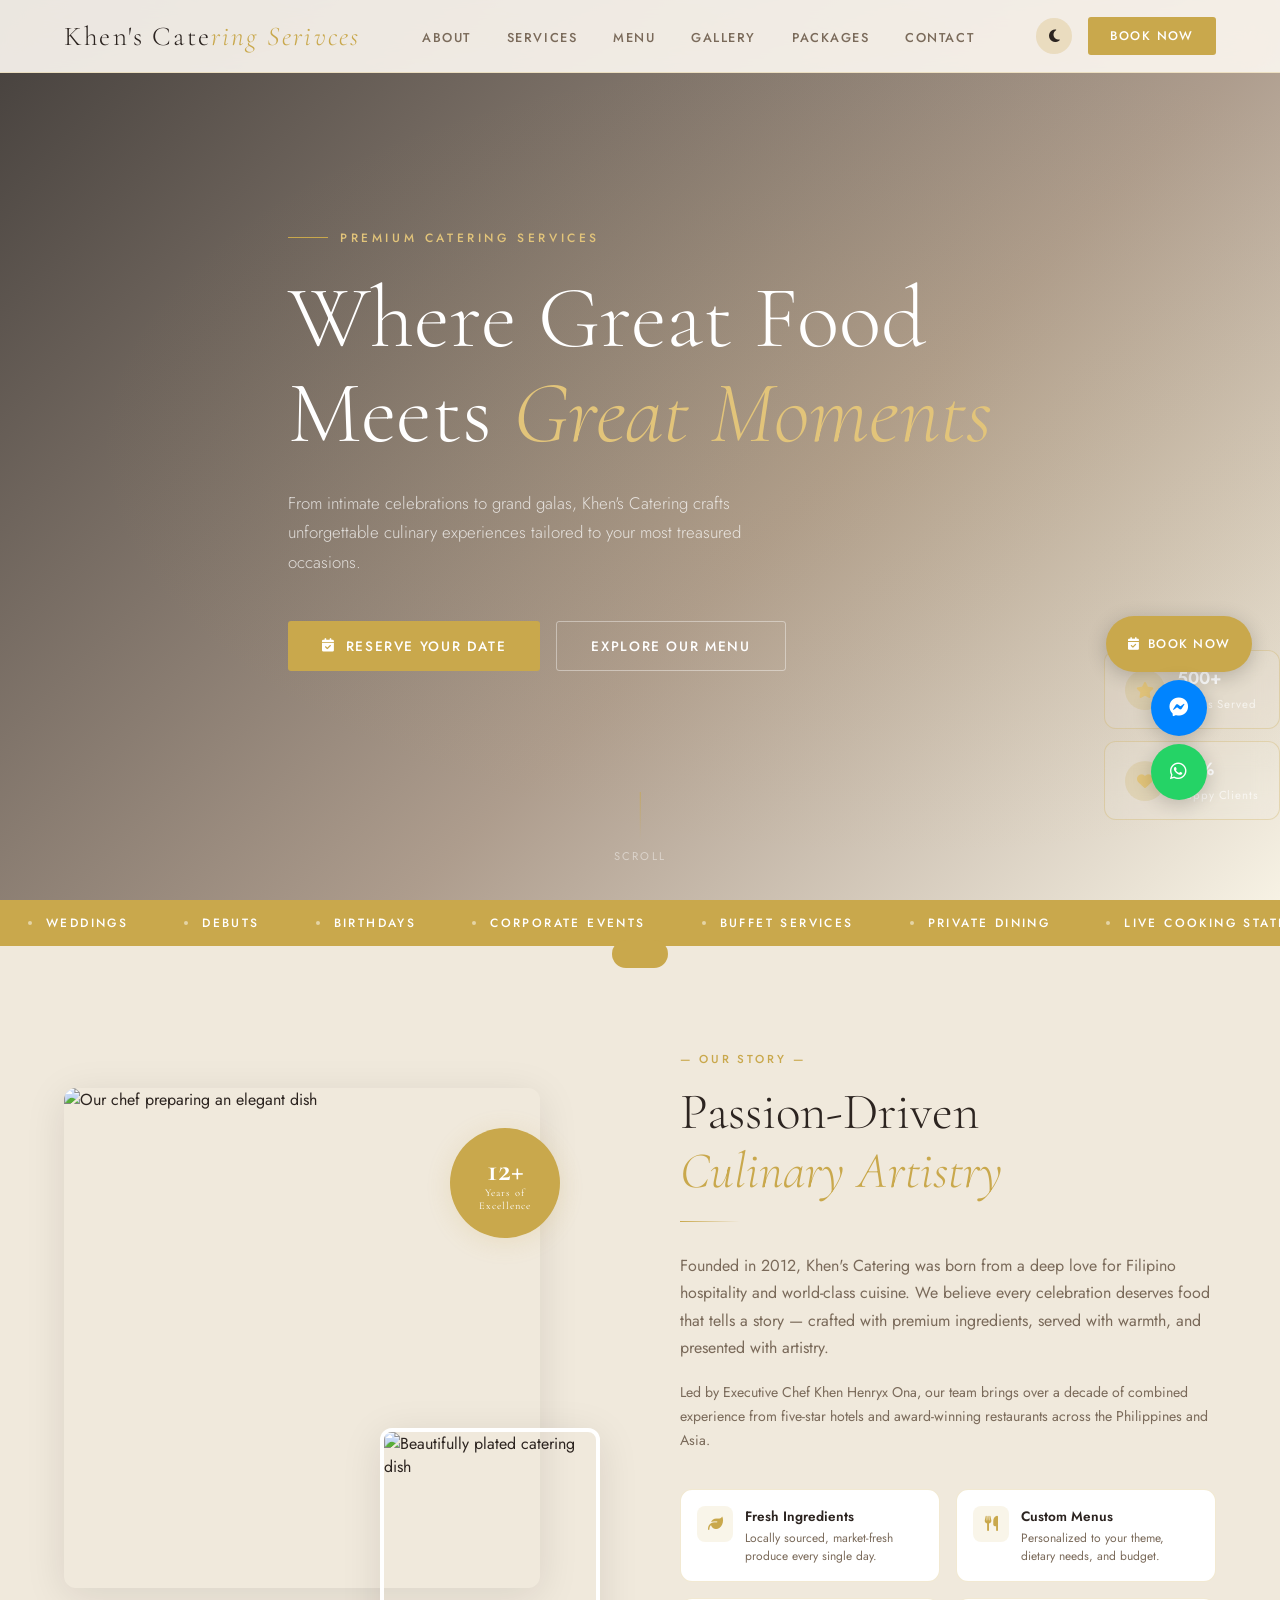
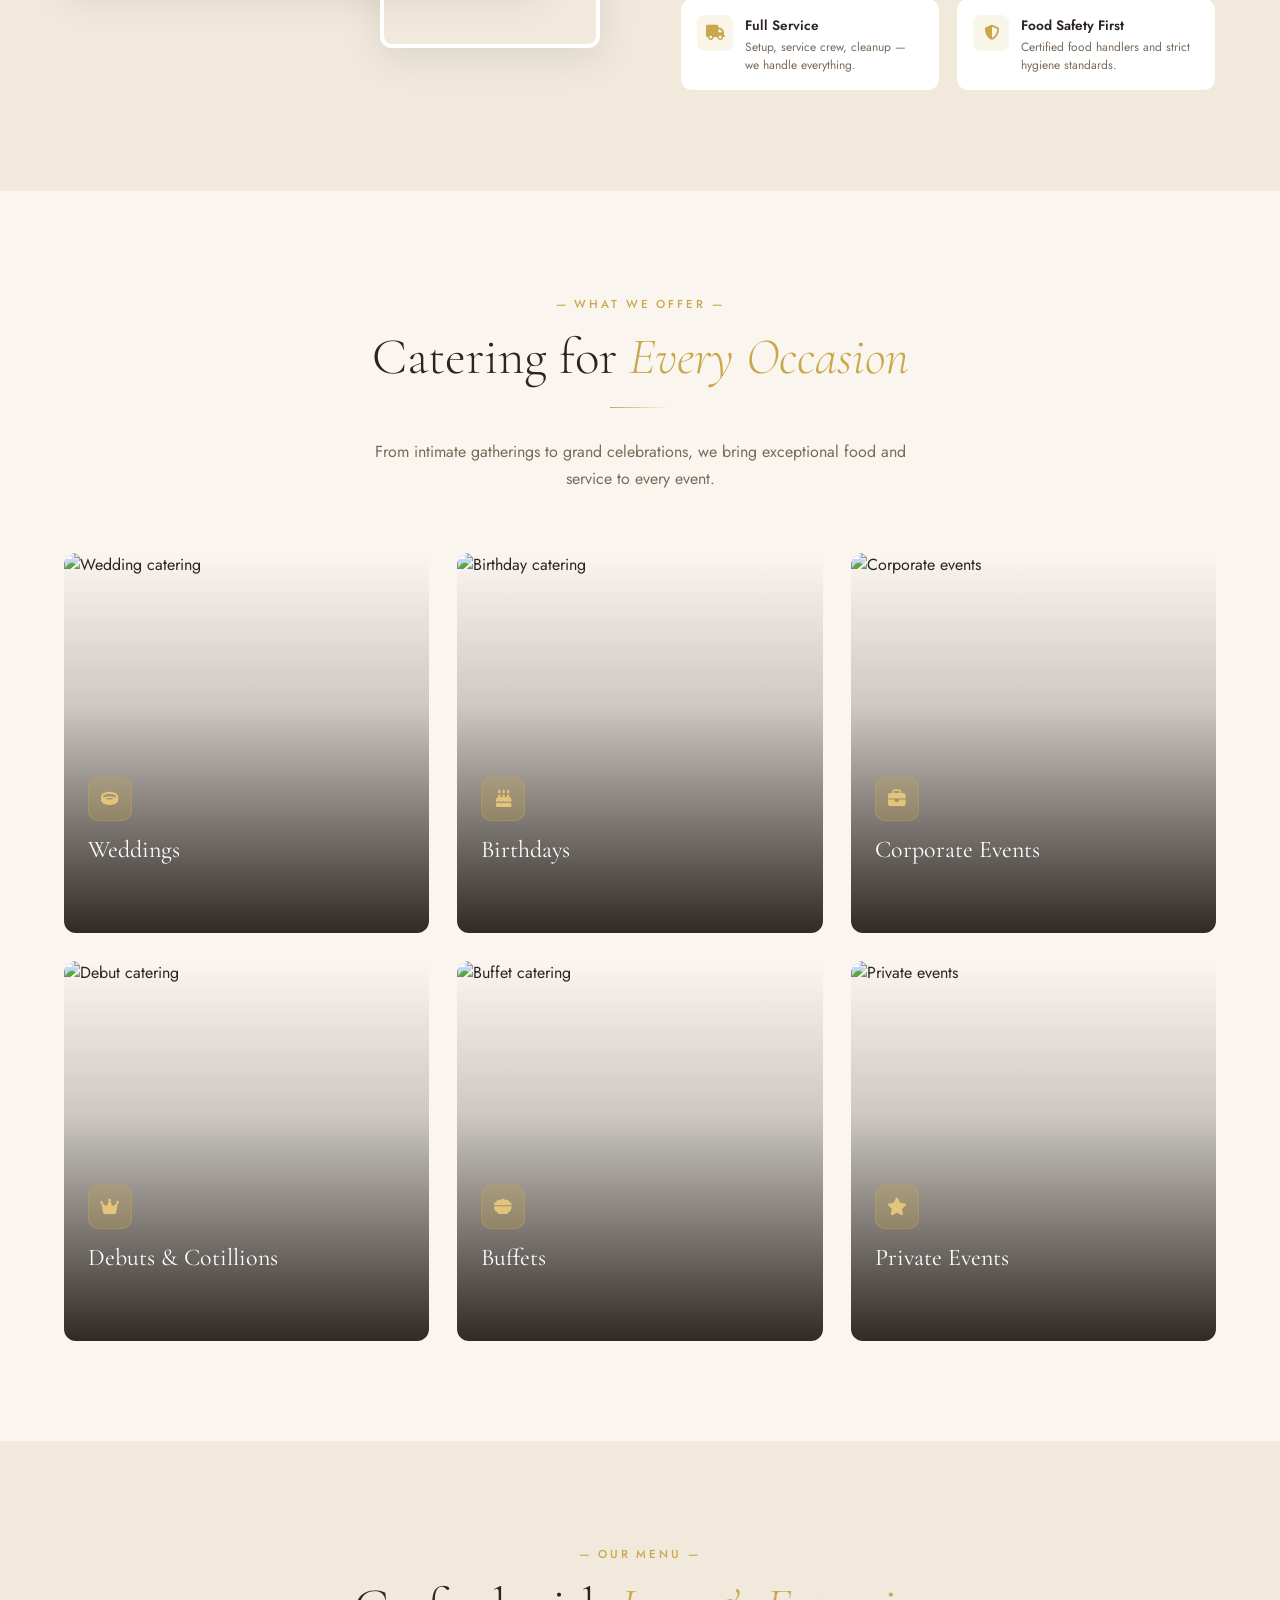
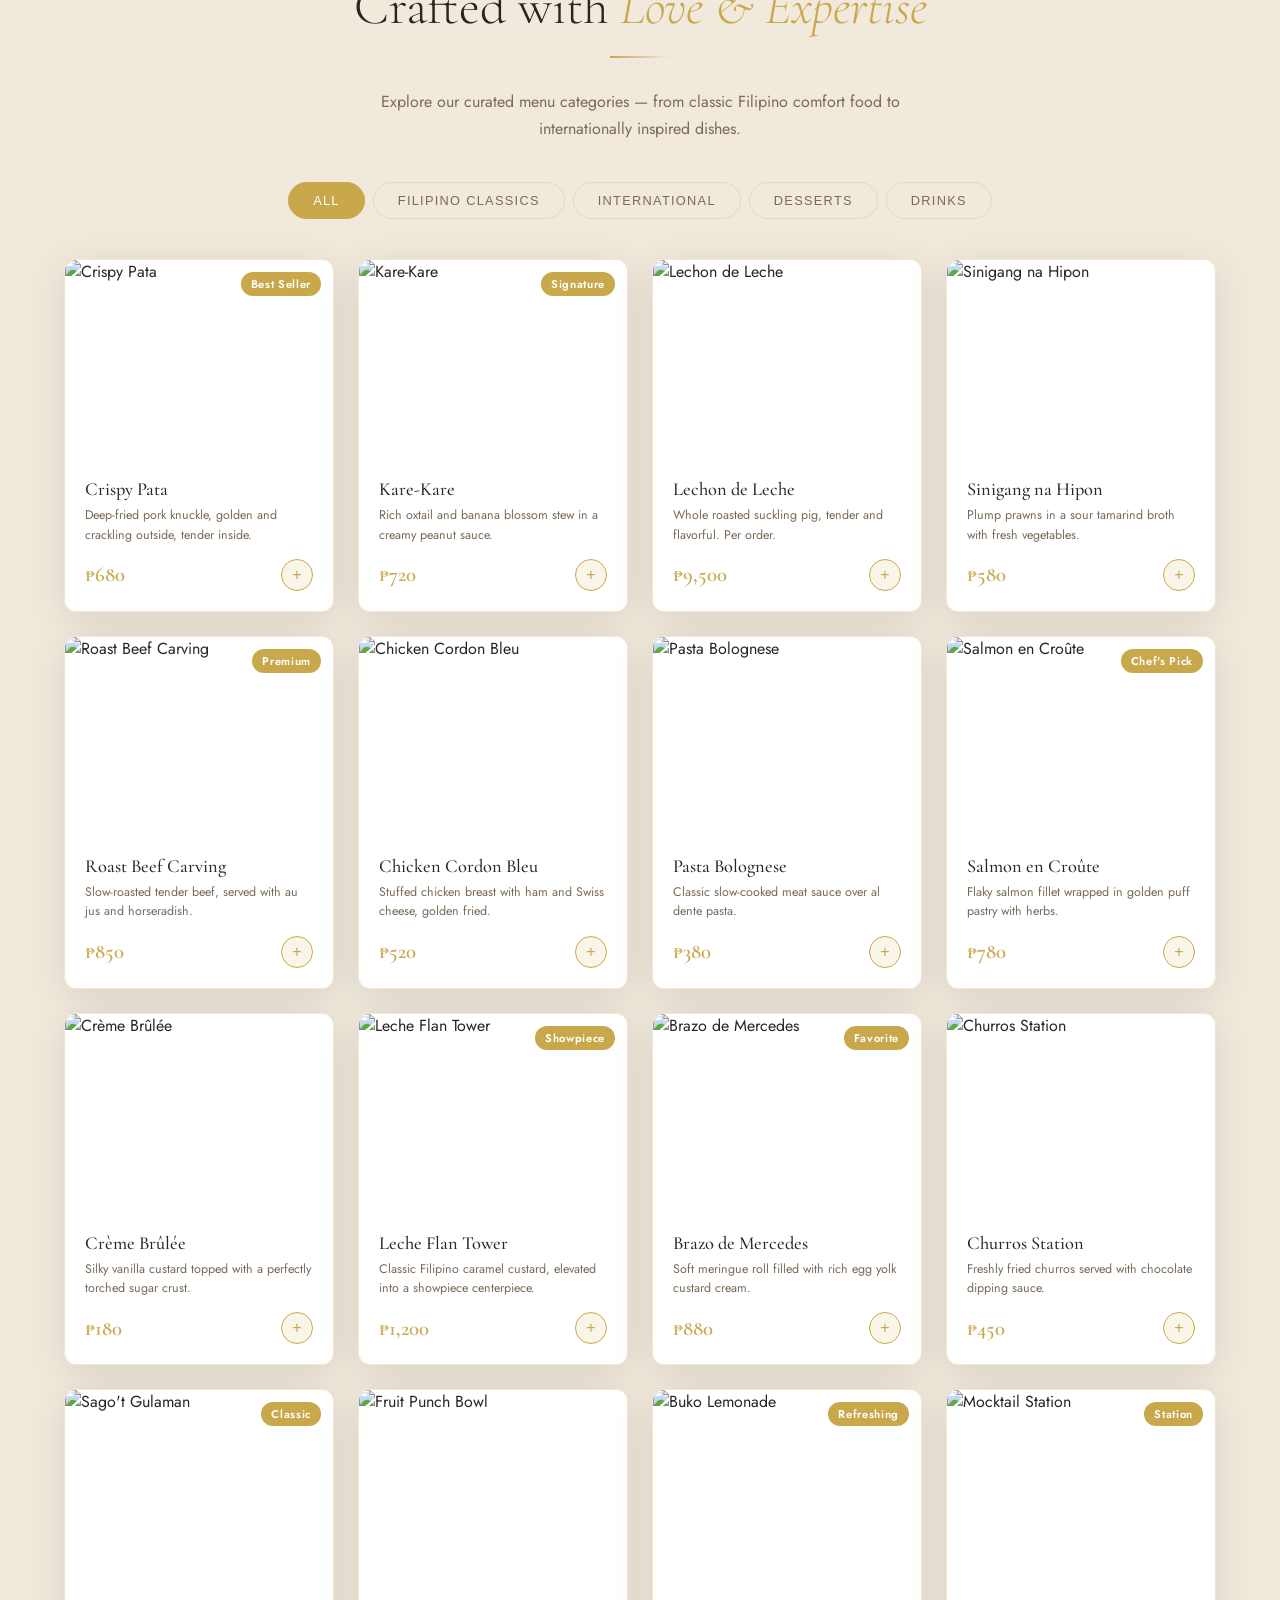
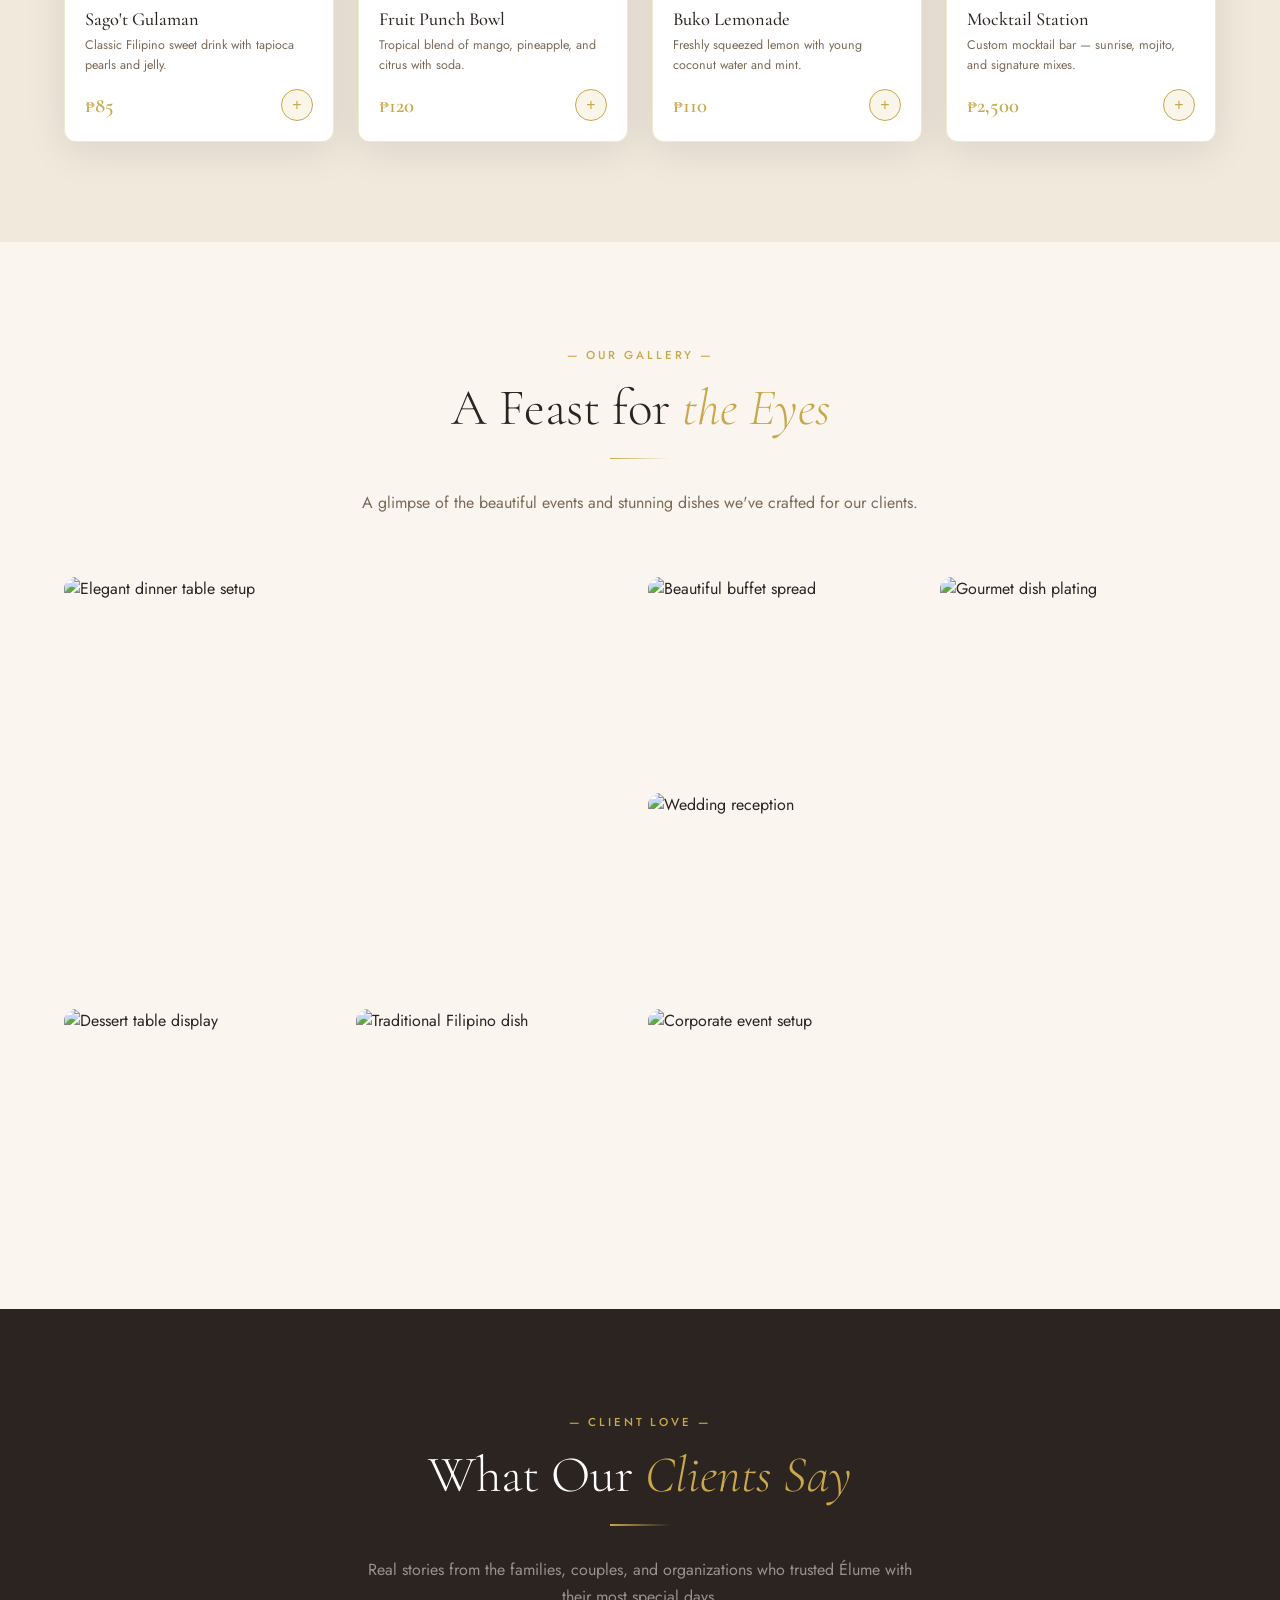
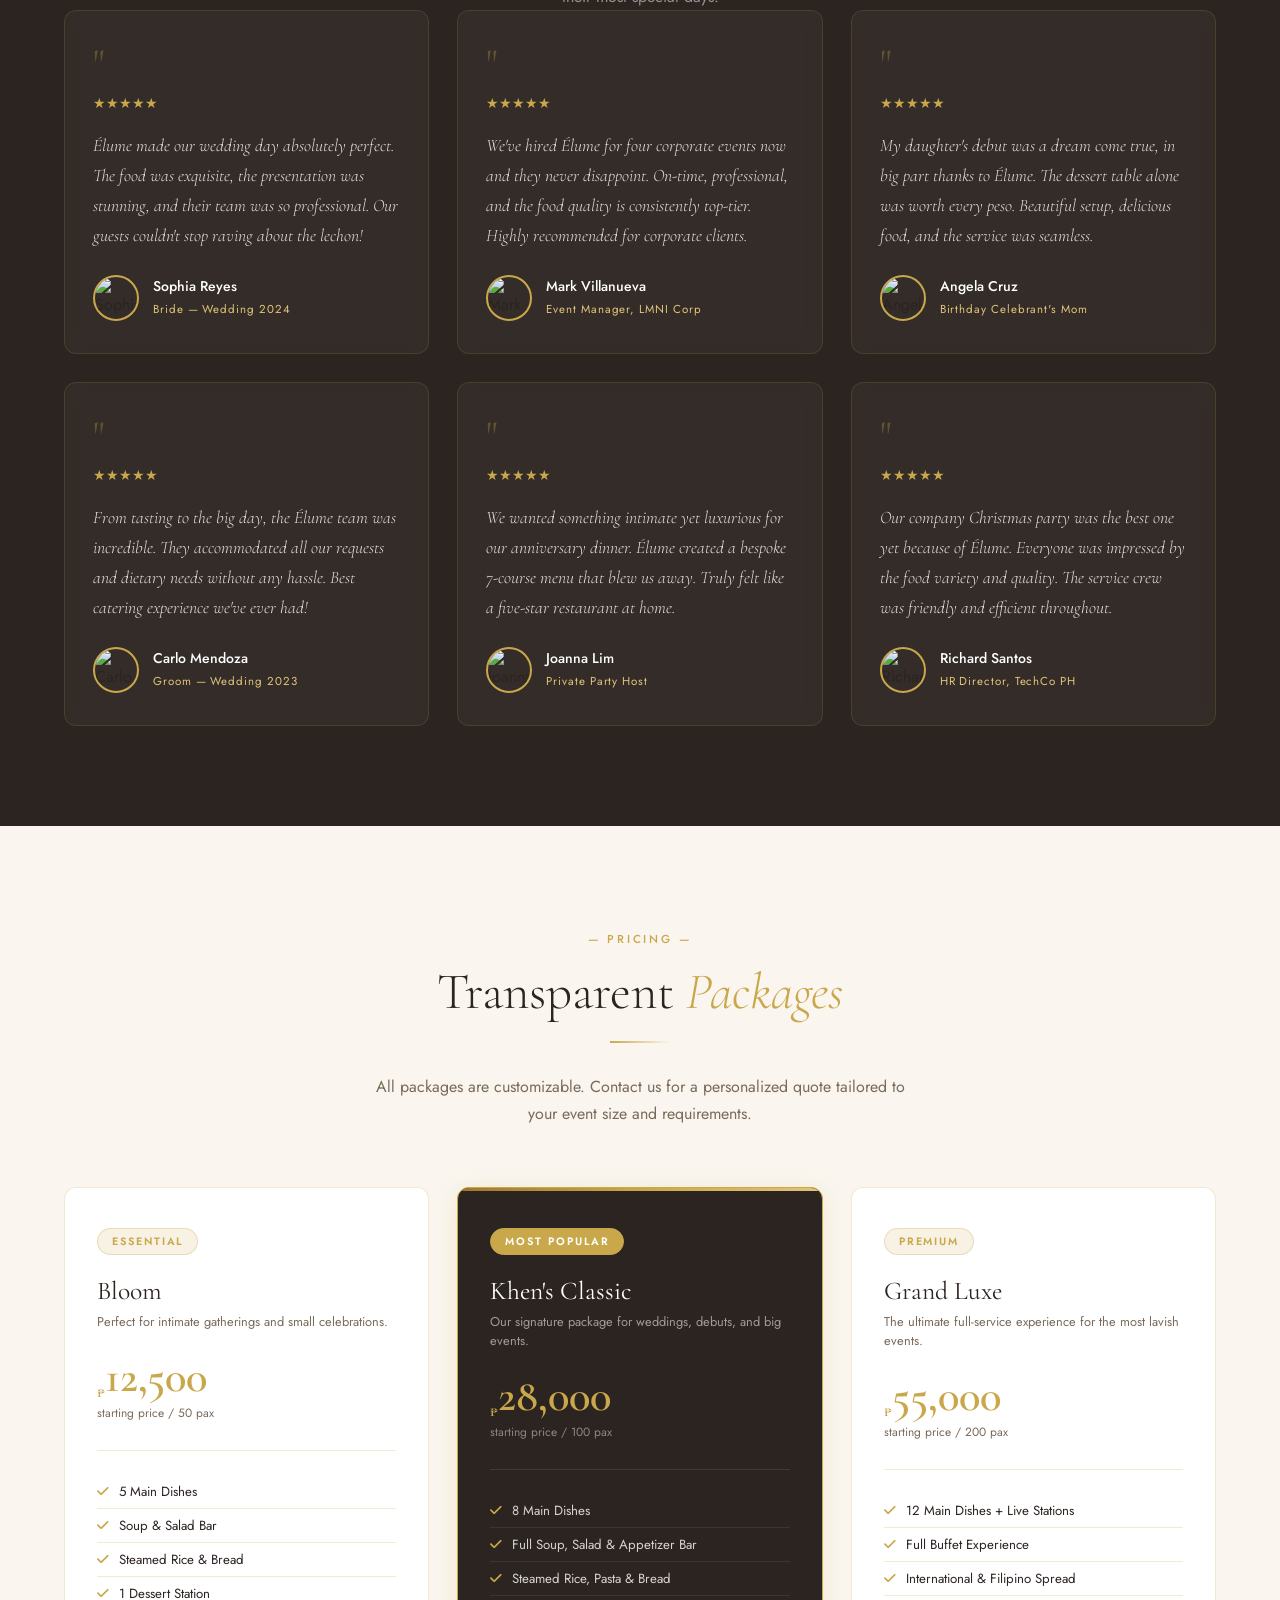
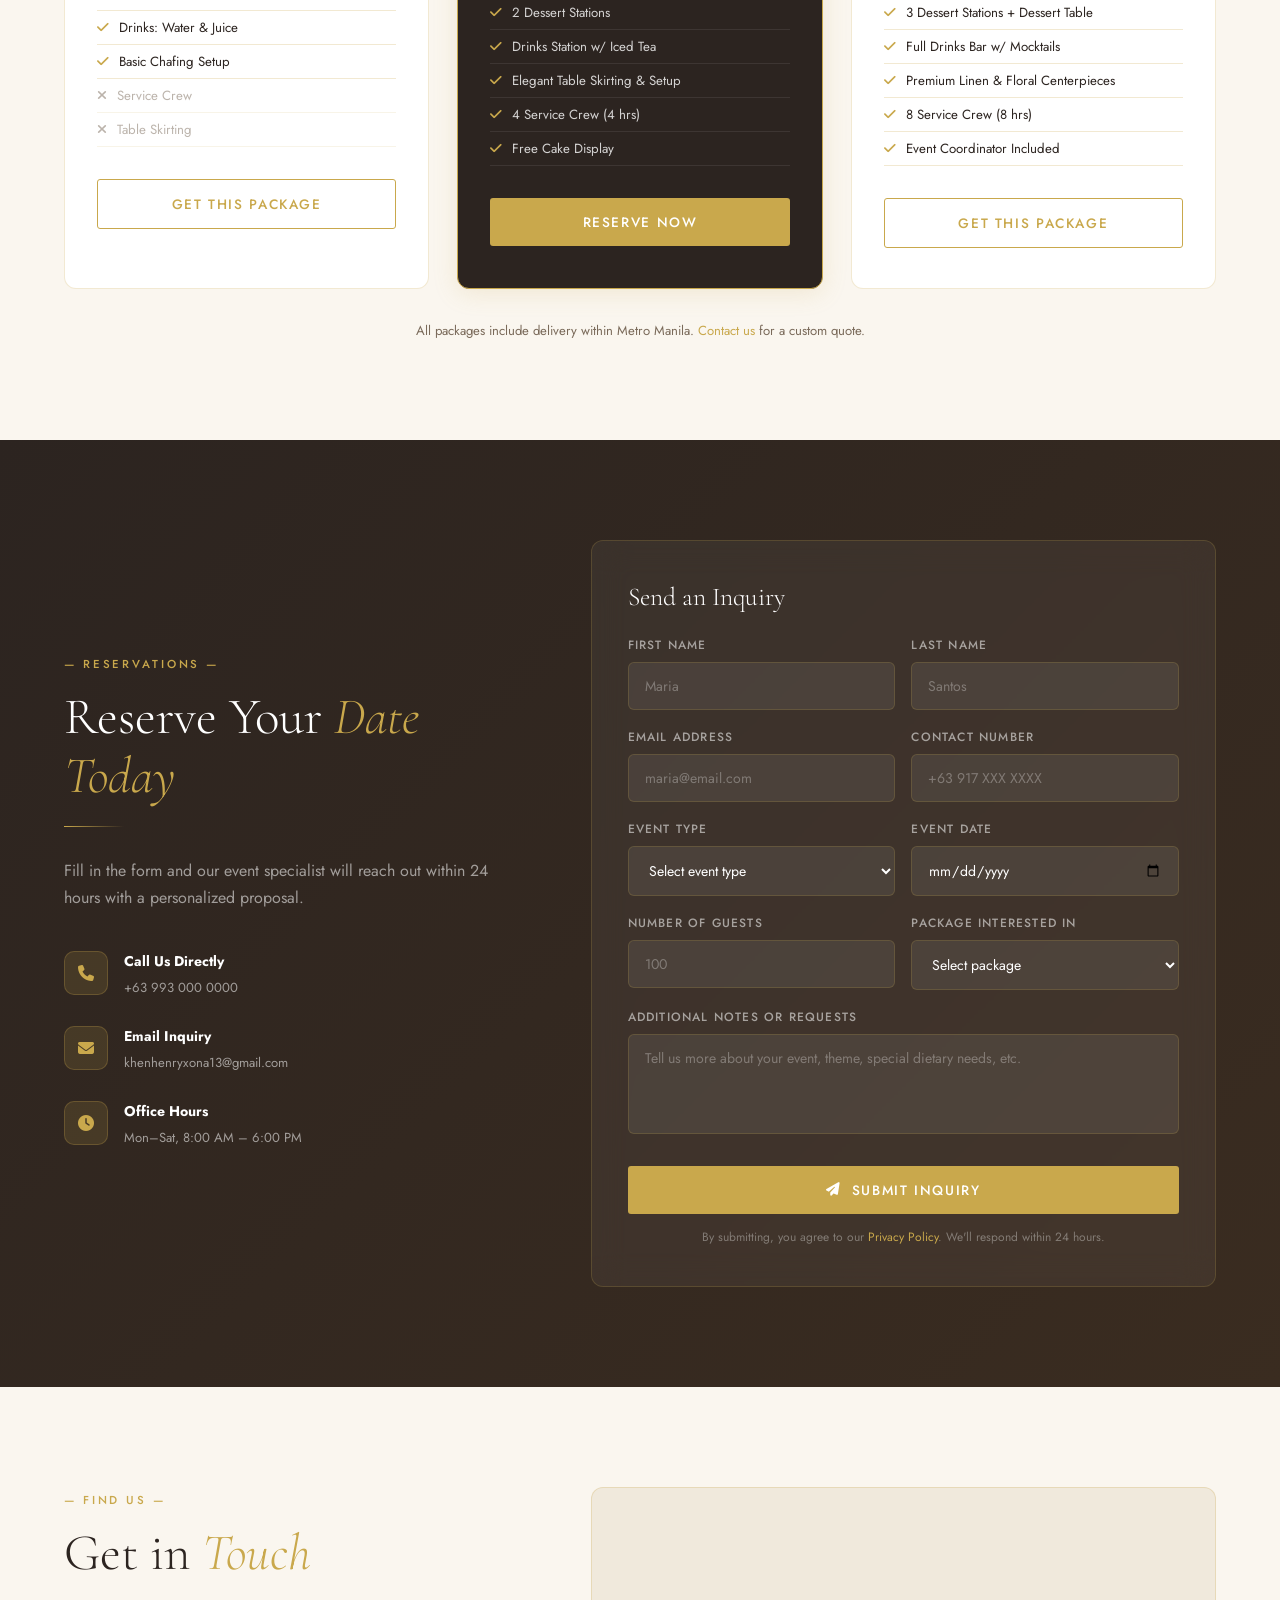
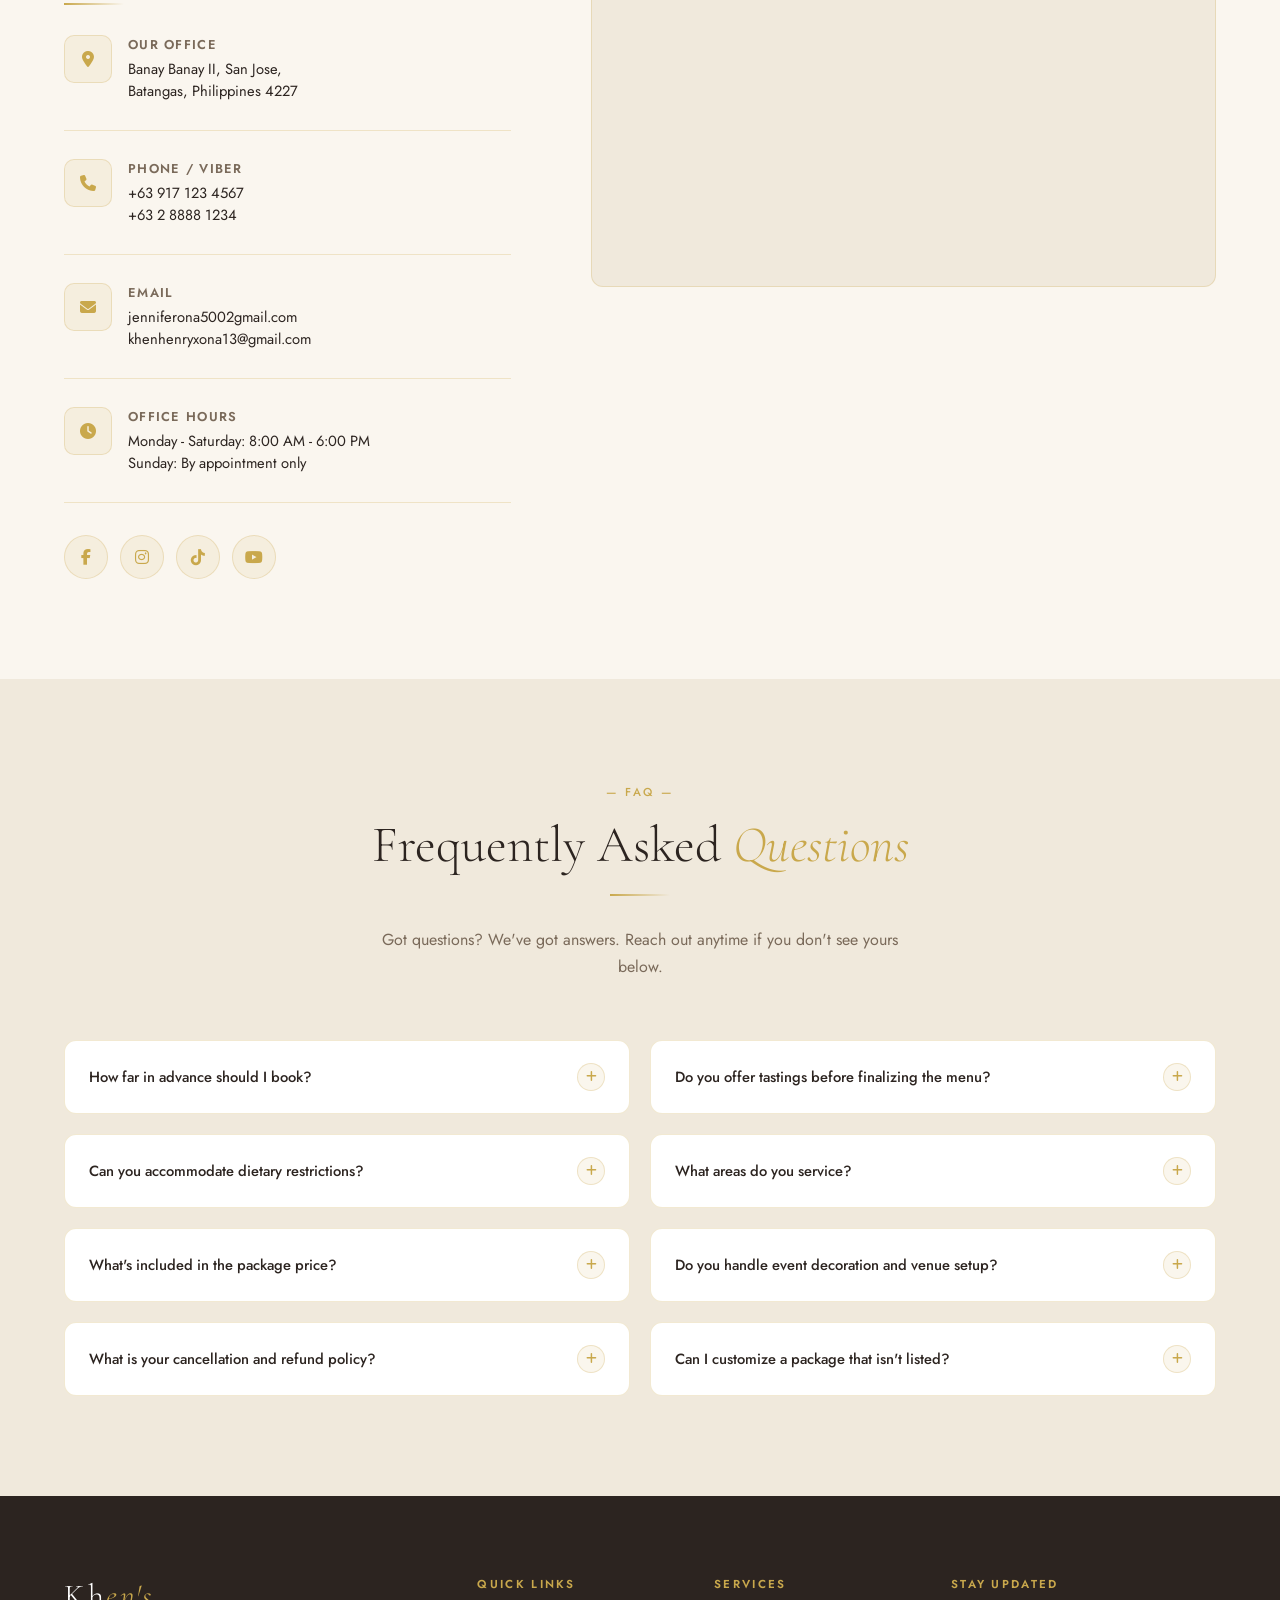
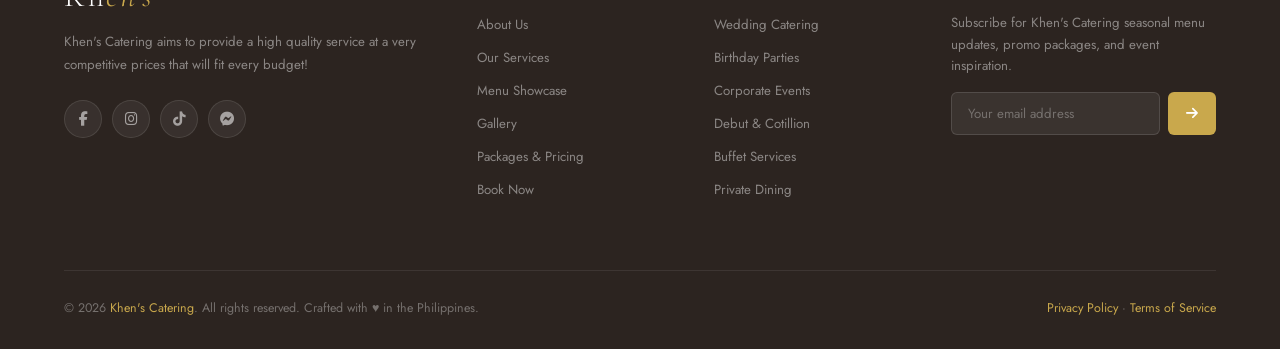
==== commit 6ff41c1f: "Update index.html" ====
--- a/index.html
+++ b/index.html
@@ -50,7 +50,7 @@
   <!-- NAVBAR -->
   <nav id="navbar" role="navigation" aria-label="Main navigation">
     <div class="container nav-inner">
-      <a href="#hero" class="nav-logo">Khen's<span> Catering Serives</span></a>
+      <a href="#hero" class="nav-logo">Khen's Cate<span>ring Serivces</span></a>
       <ul class="nav-links">
         <li><a href="#about">About</a></li>
         <li><a href="#services">Services</a></li>
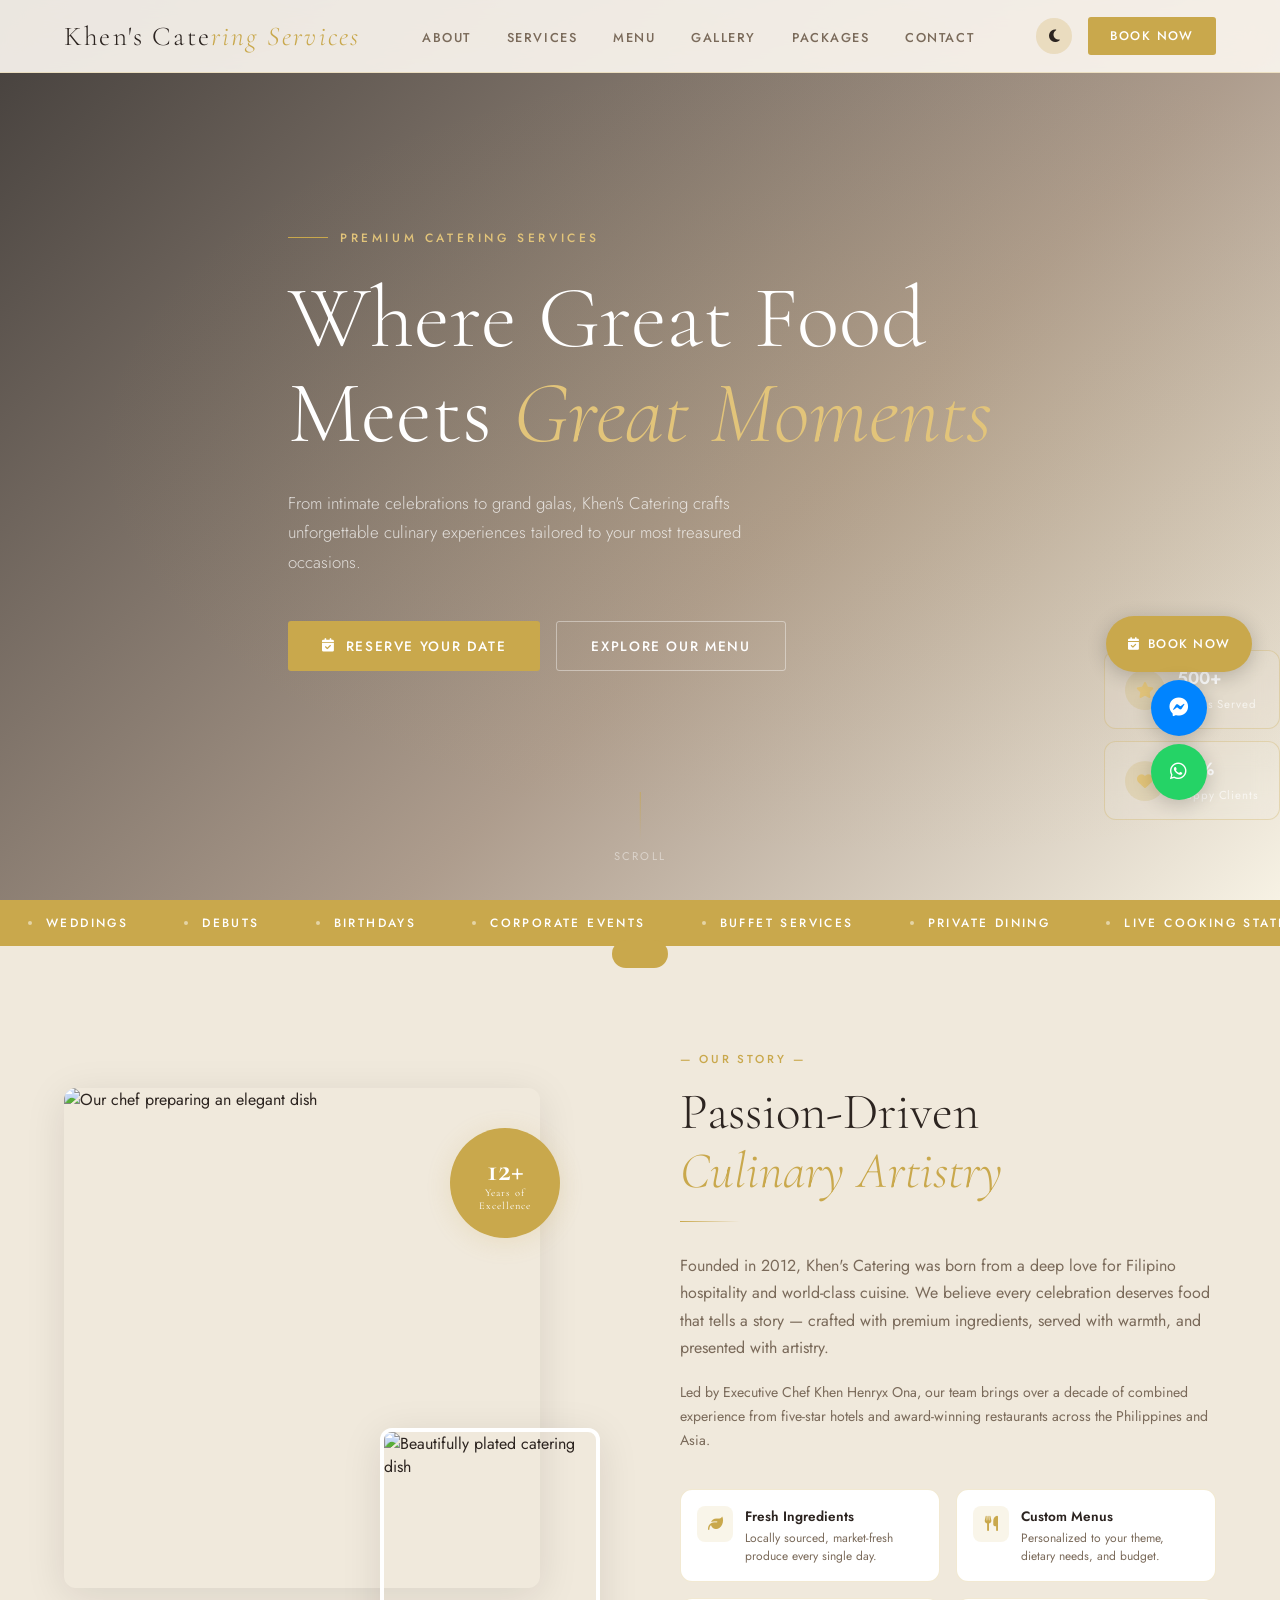
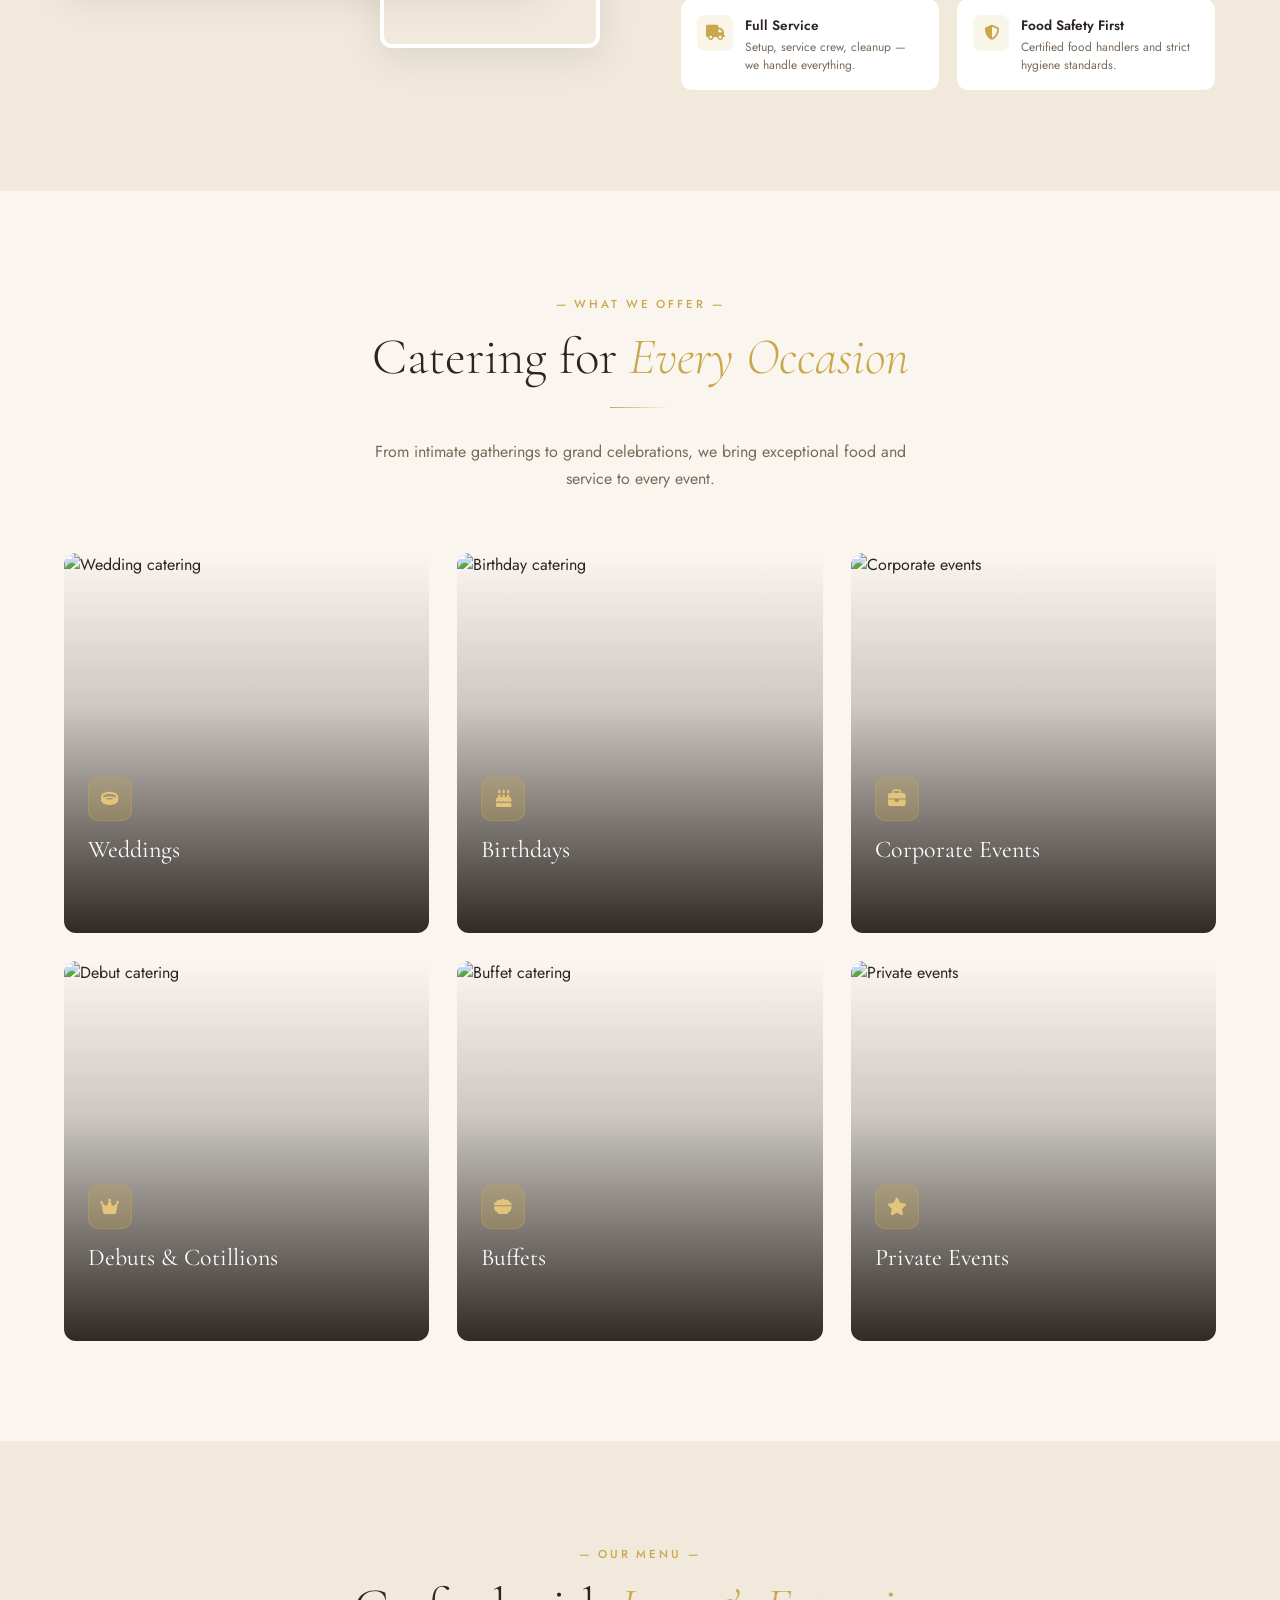
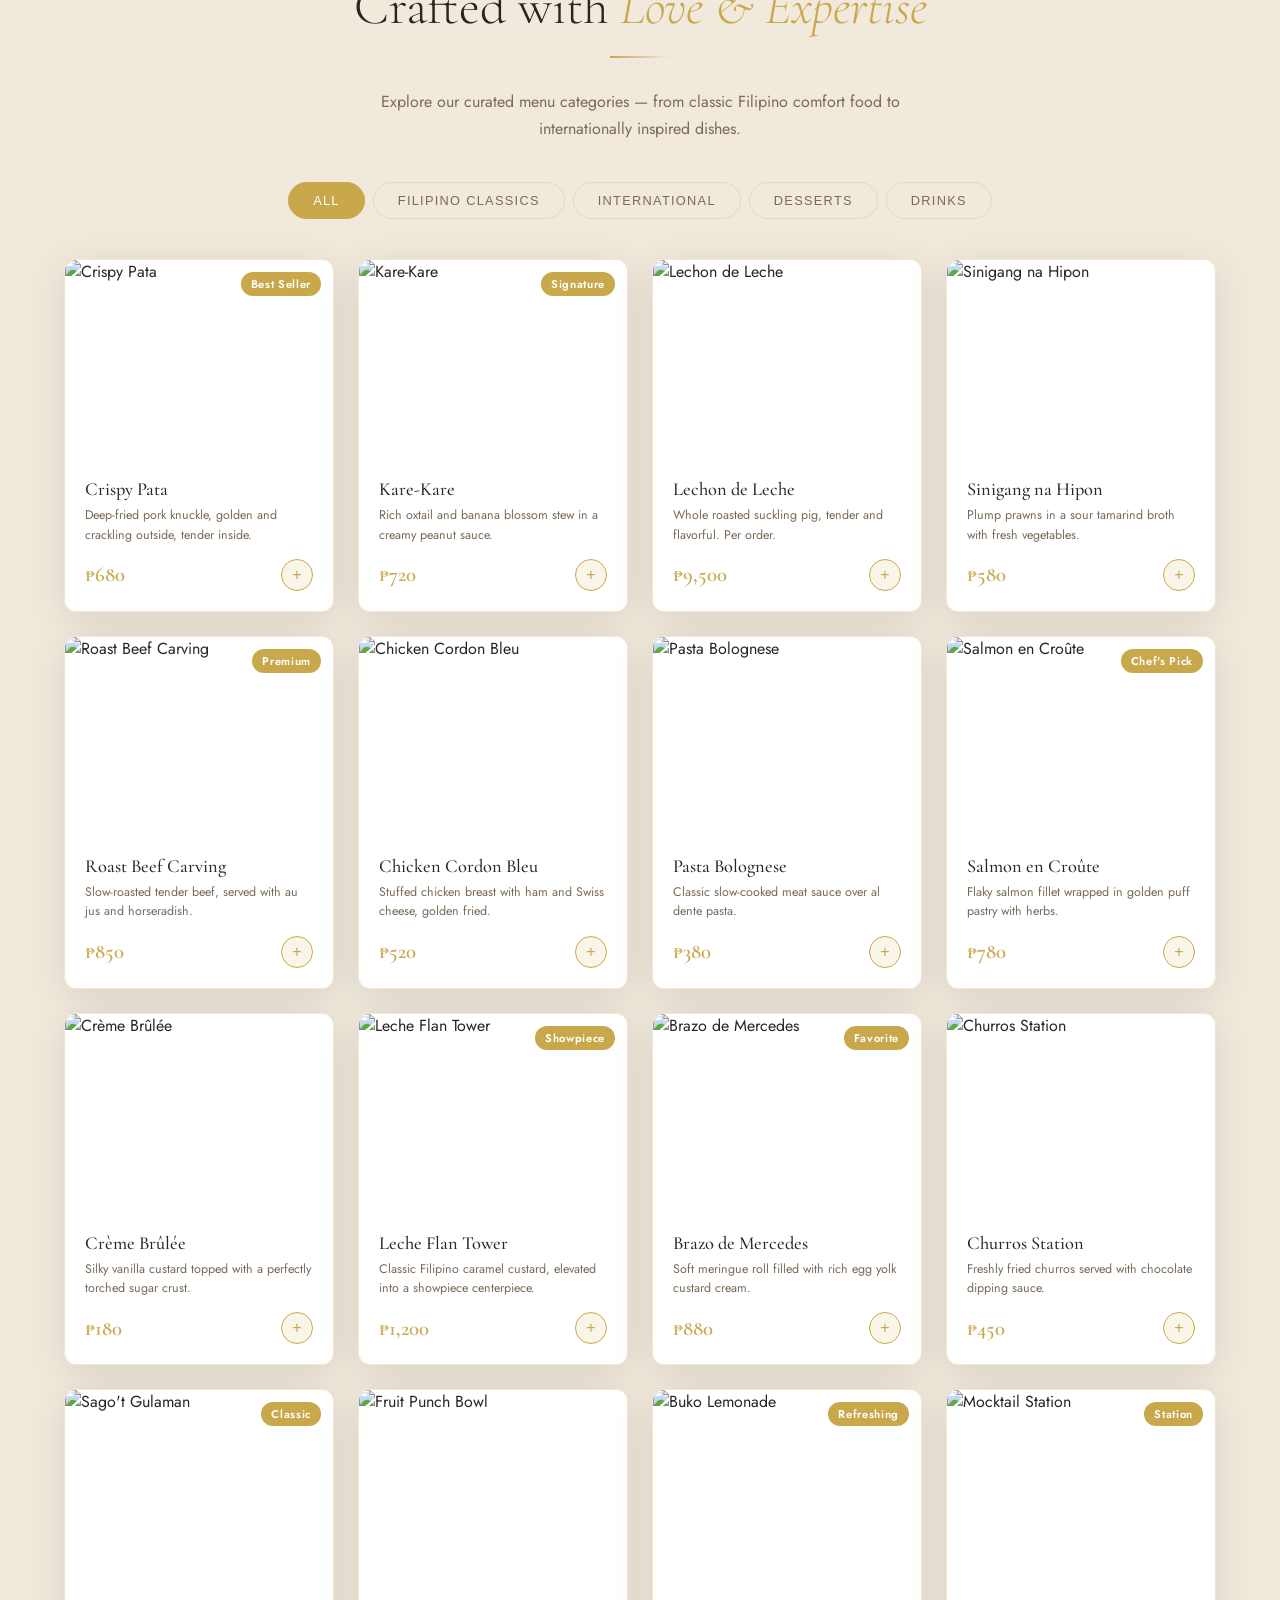
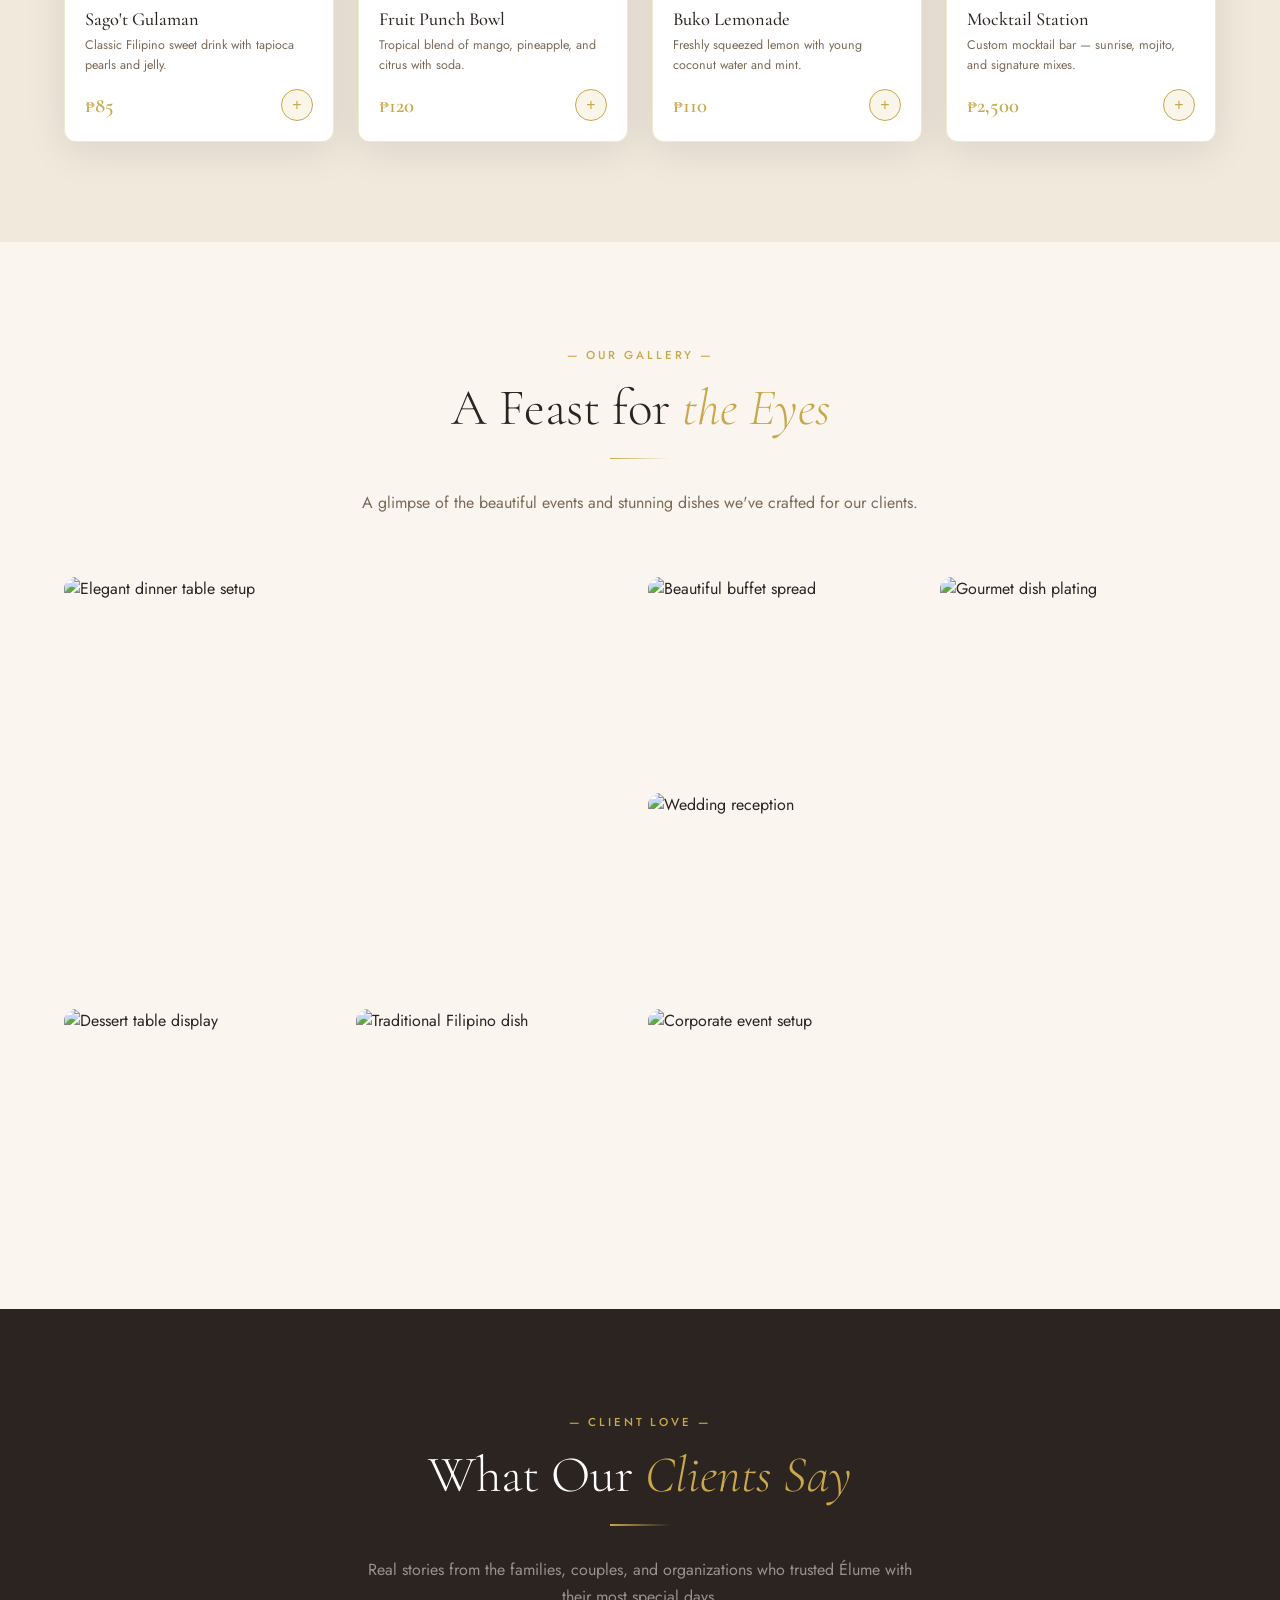
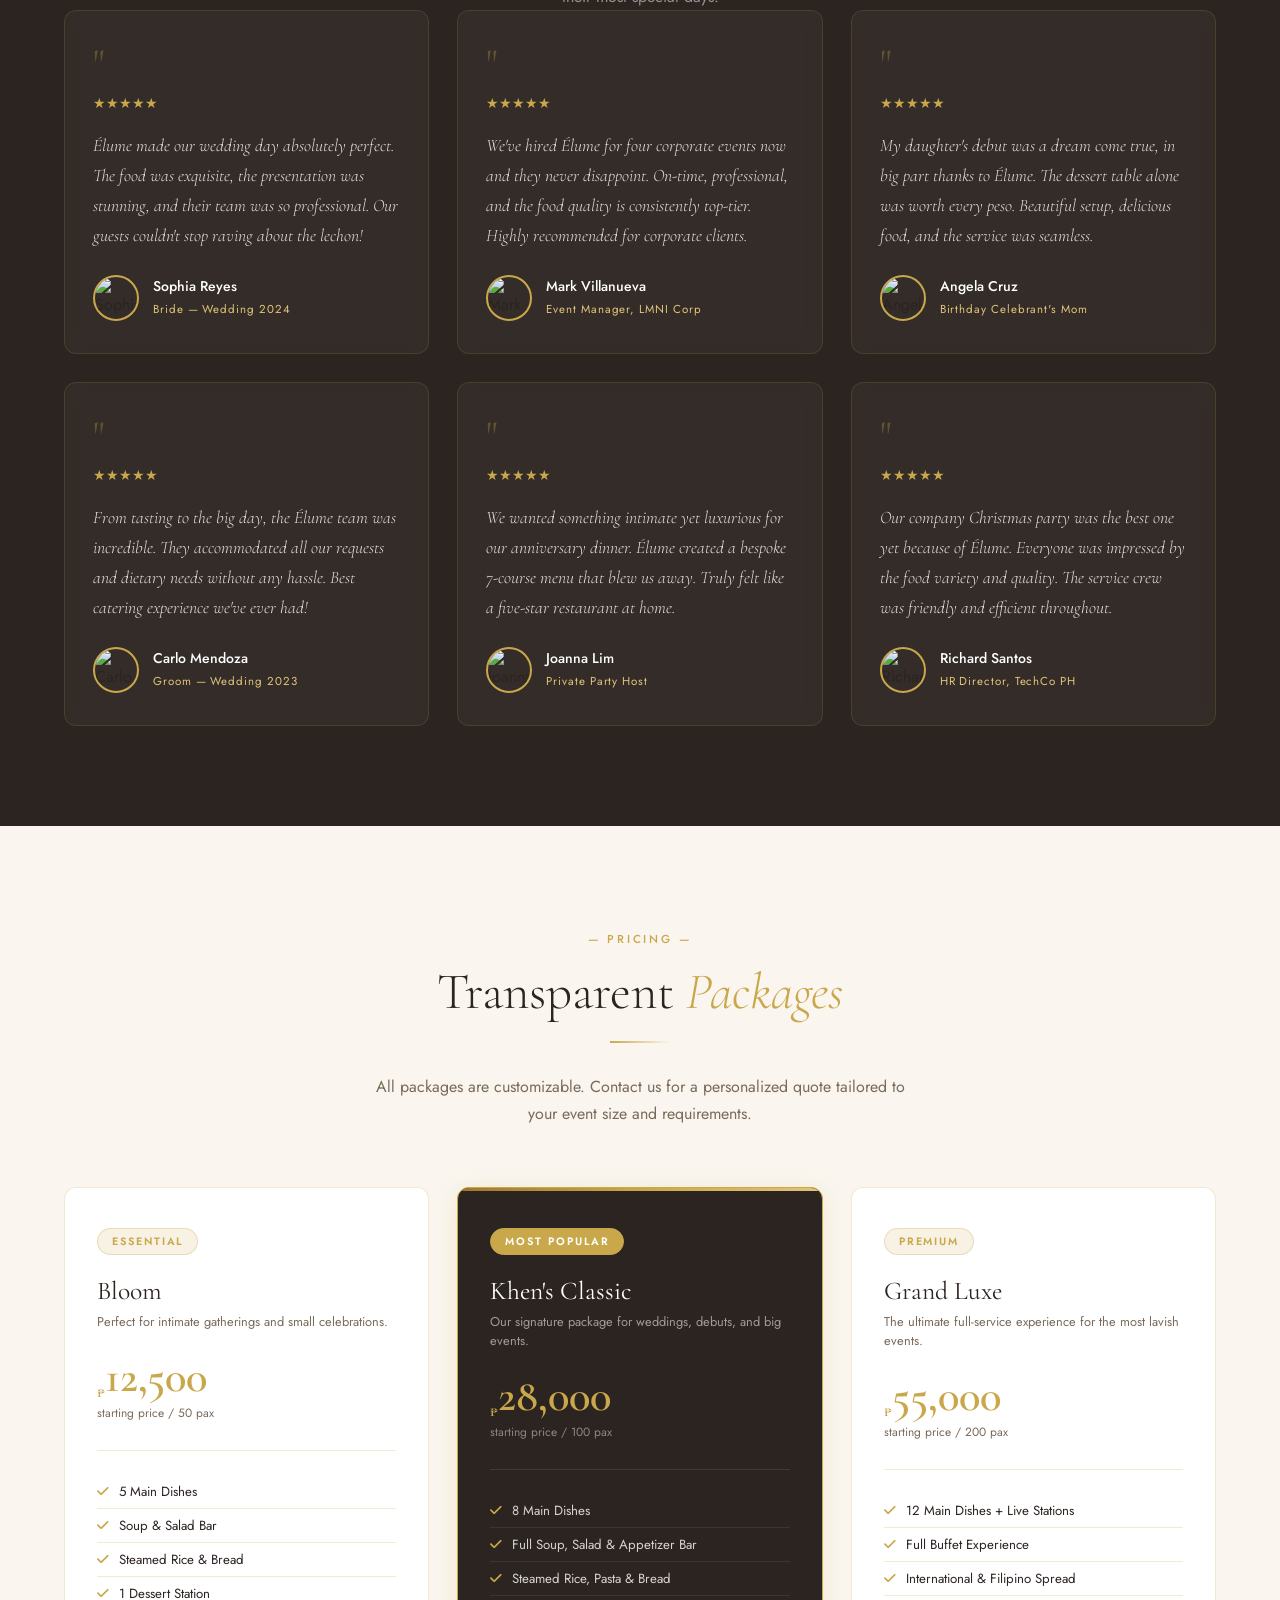
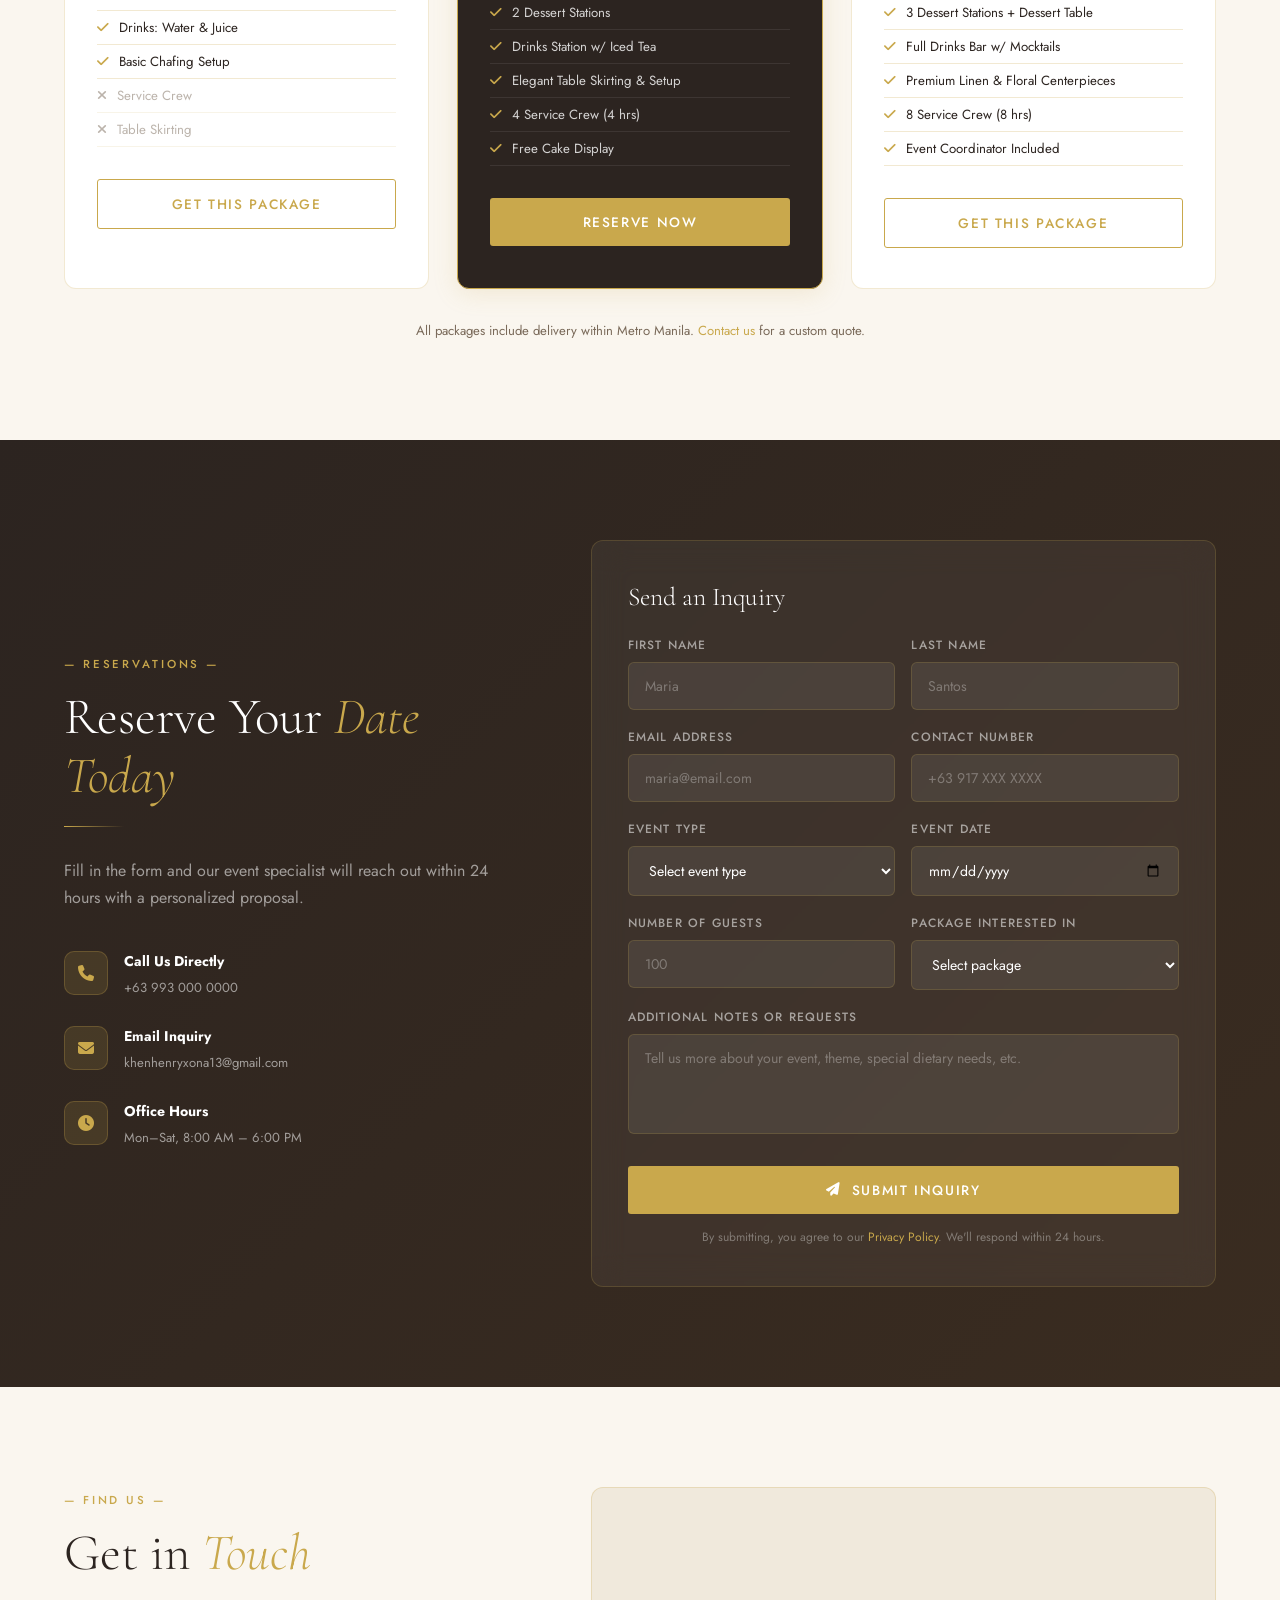
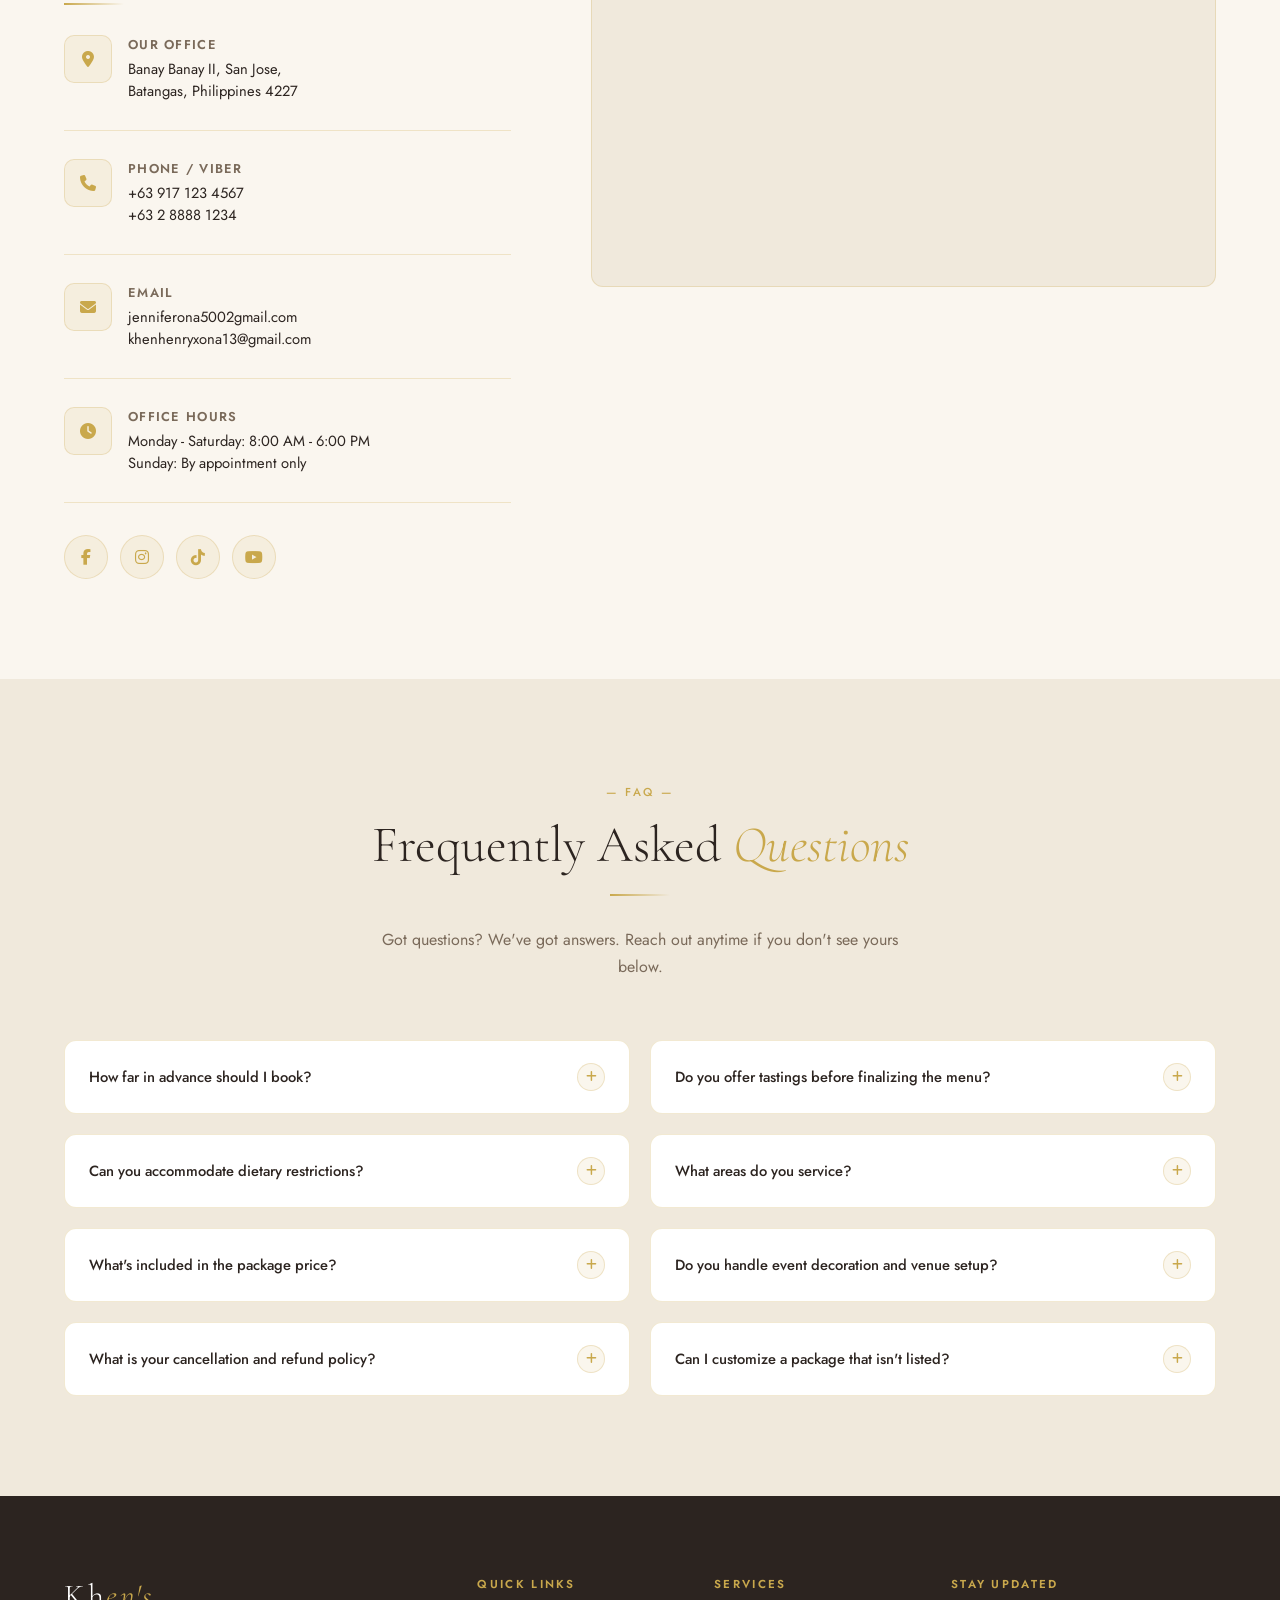
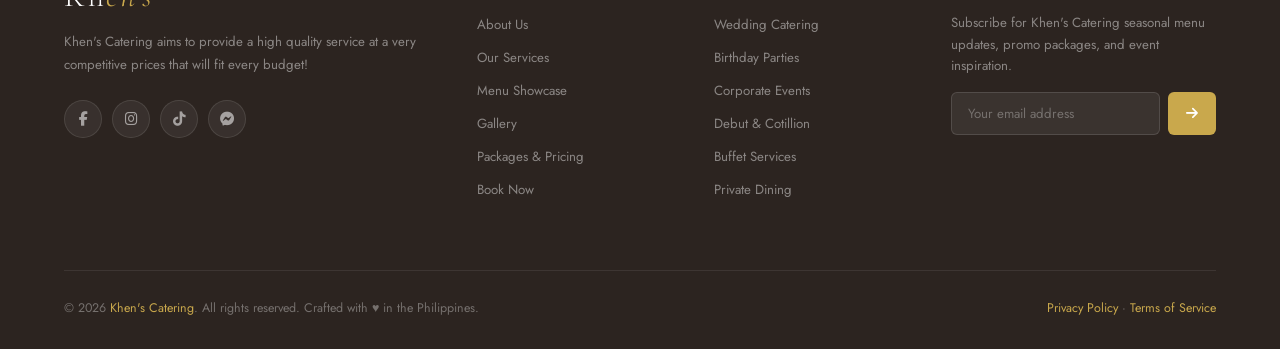
==== commit 3c367803: "Update index.html" ====
--- a/index.html
+++ b/index.html
@@ -50,7 +50,7 @@
   <!-- NAVBAR -->
   <nav id="navbar" role="navigation" aria-label="Main navigation">
     <div class="container nav-inner">
-      <a href="#hero" class="nav-logo">Khen's Cate<span>ring Serivces</span></a>
+      <a href="#hero" class="nav-logo">Khen's Cate<span>ring Services</span></a>
       <ul class="nav-links">
         <li><a href="#about">About</a></li>
         <li><a href="#services">Services</a></li>
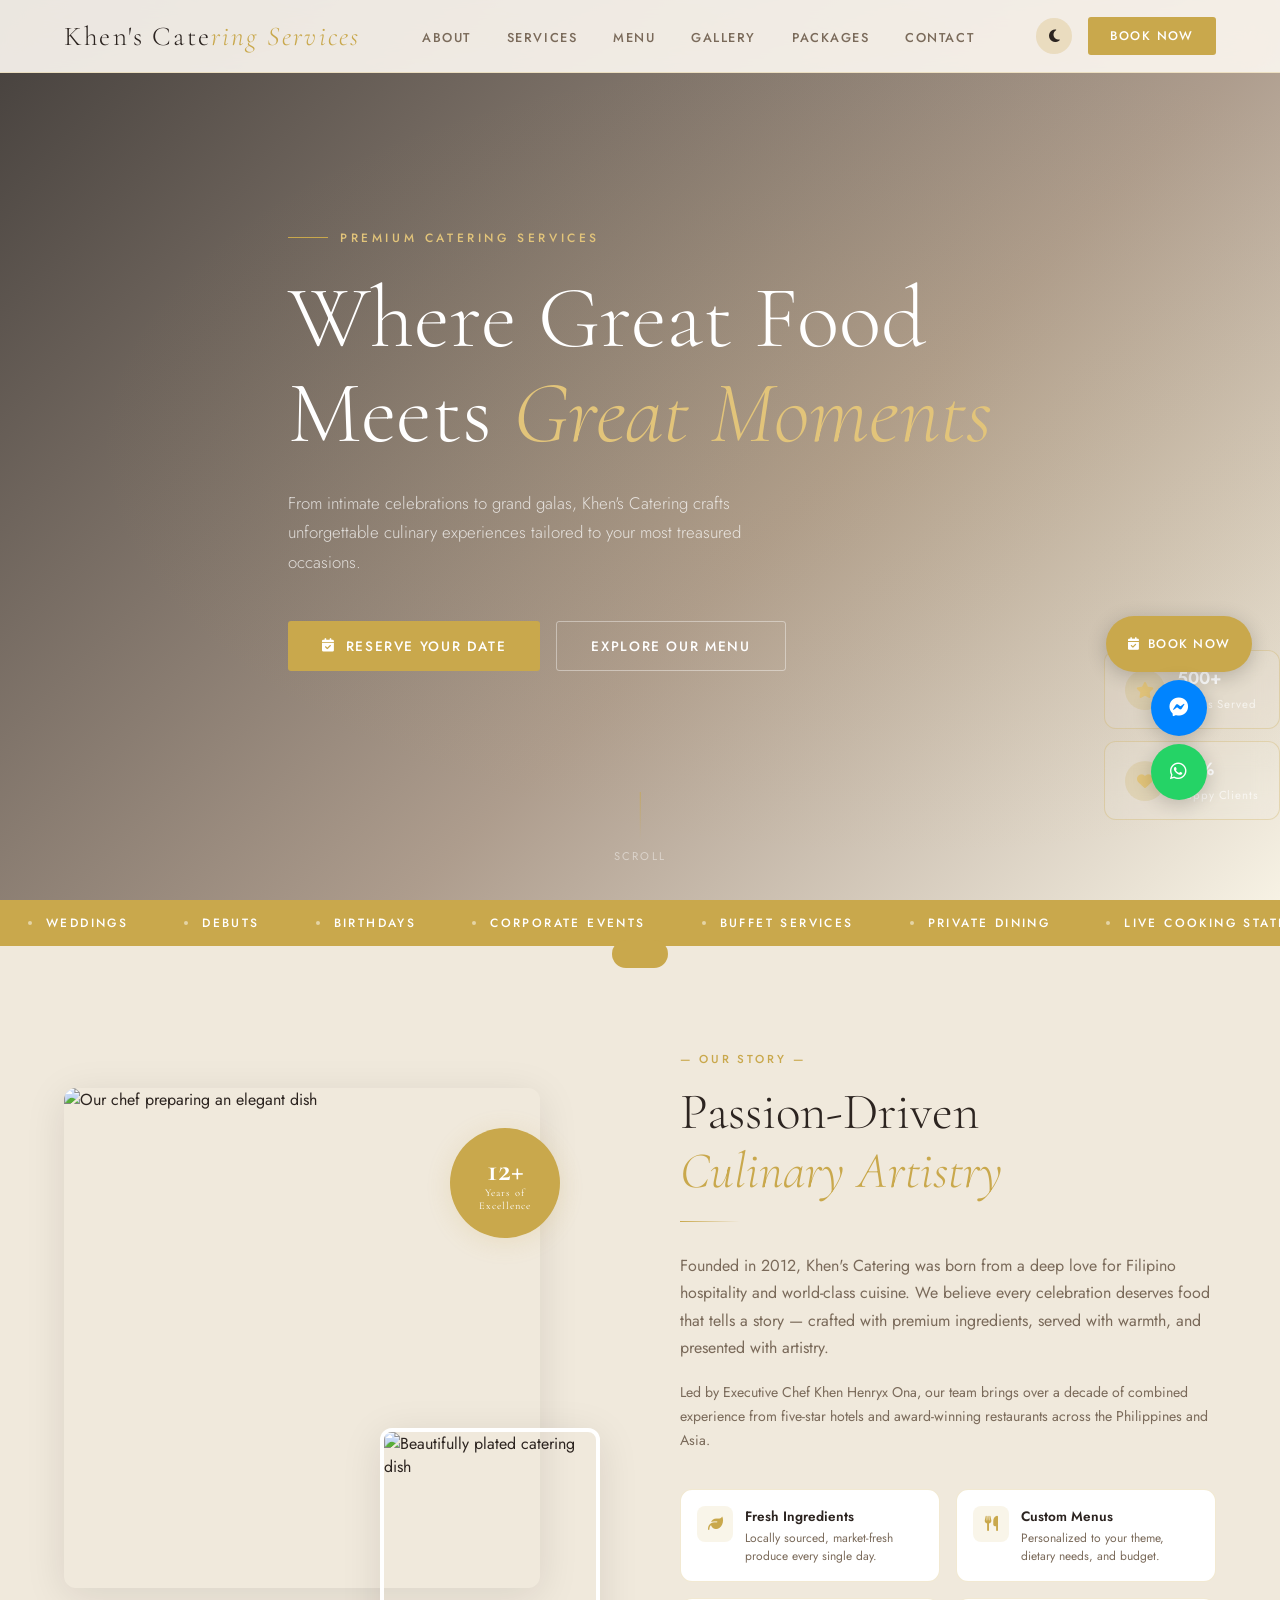
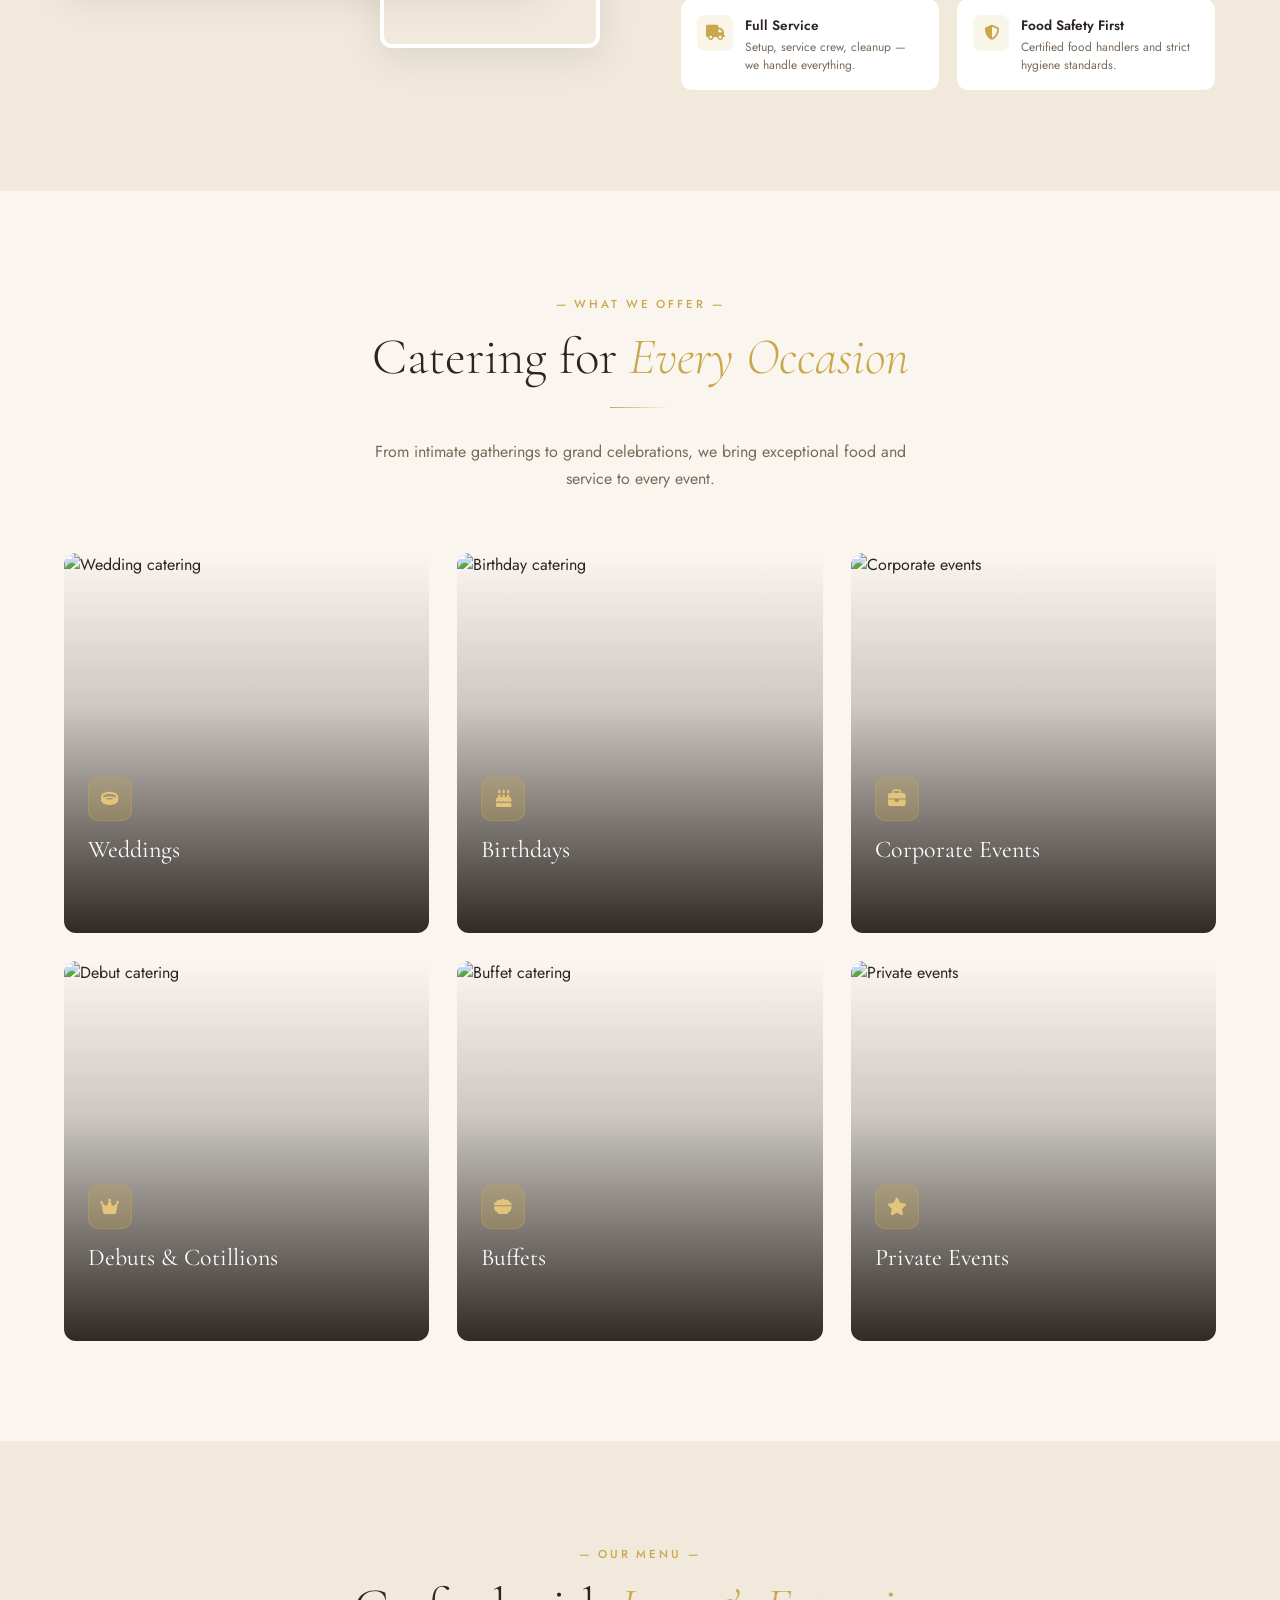
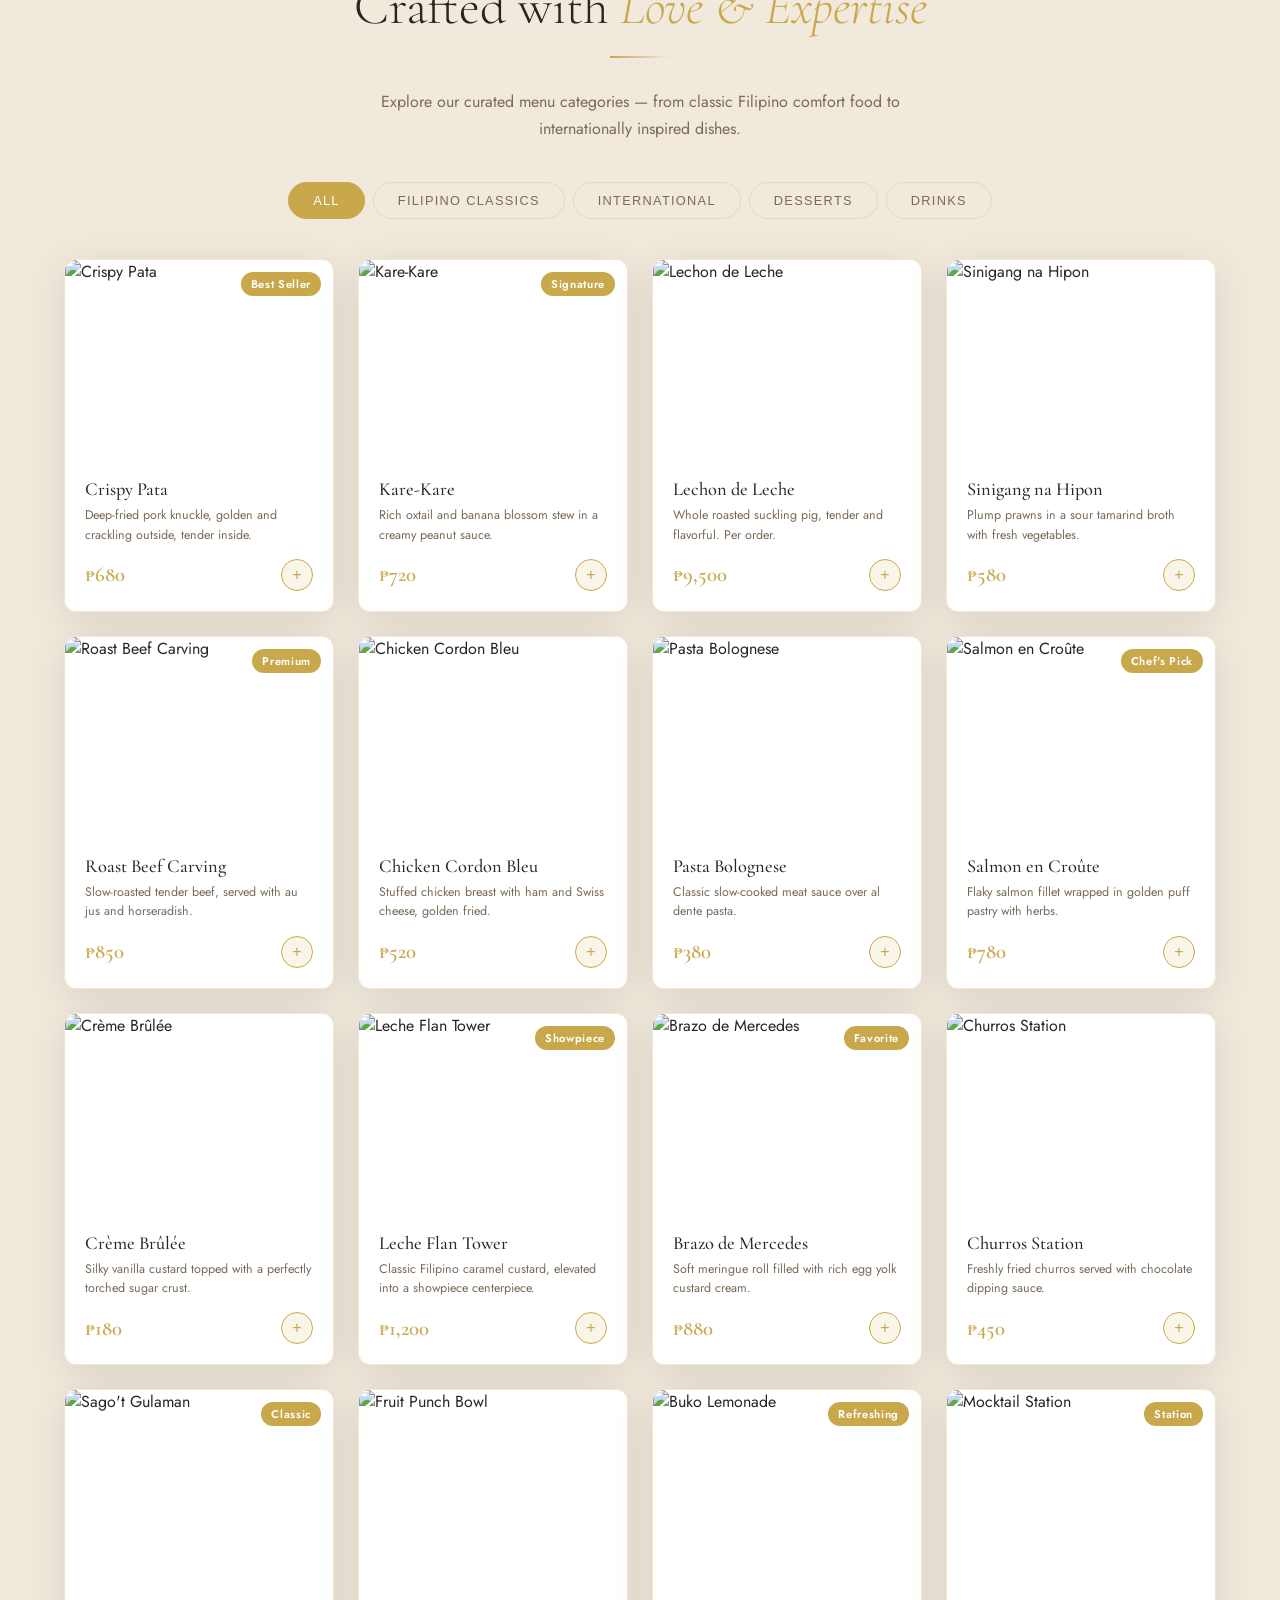
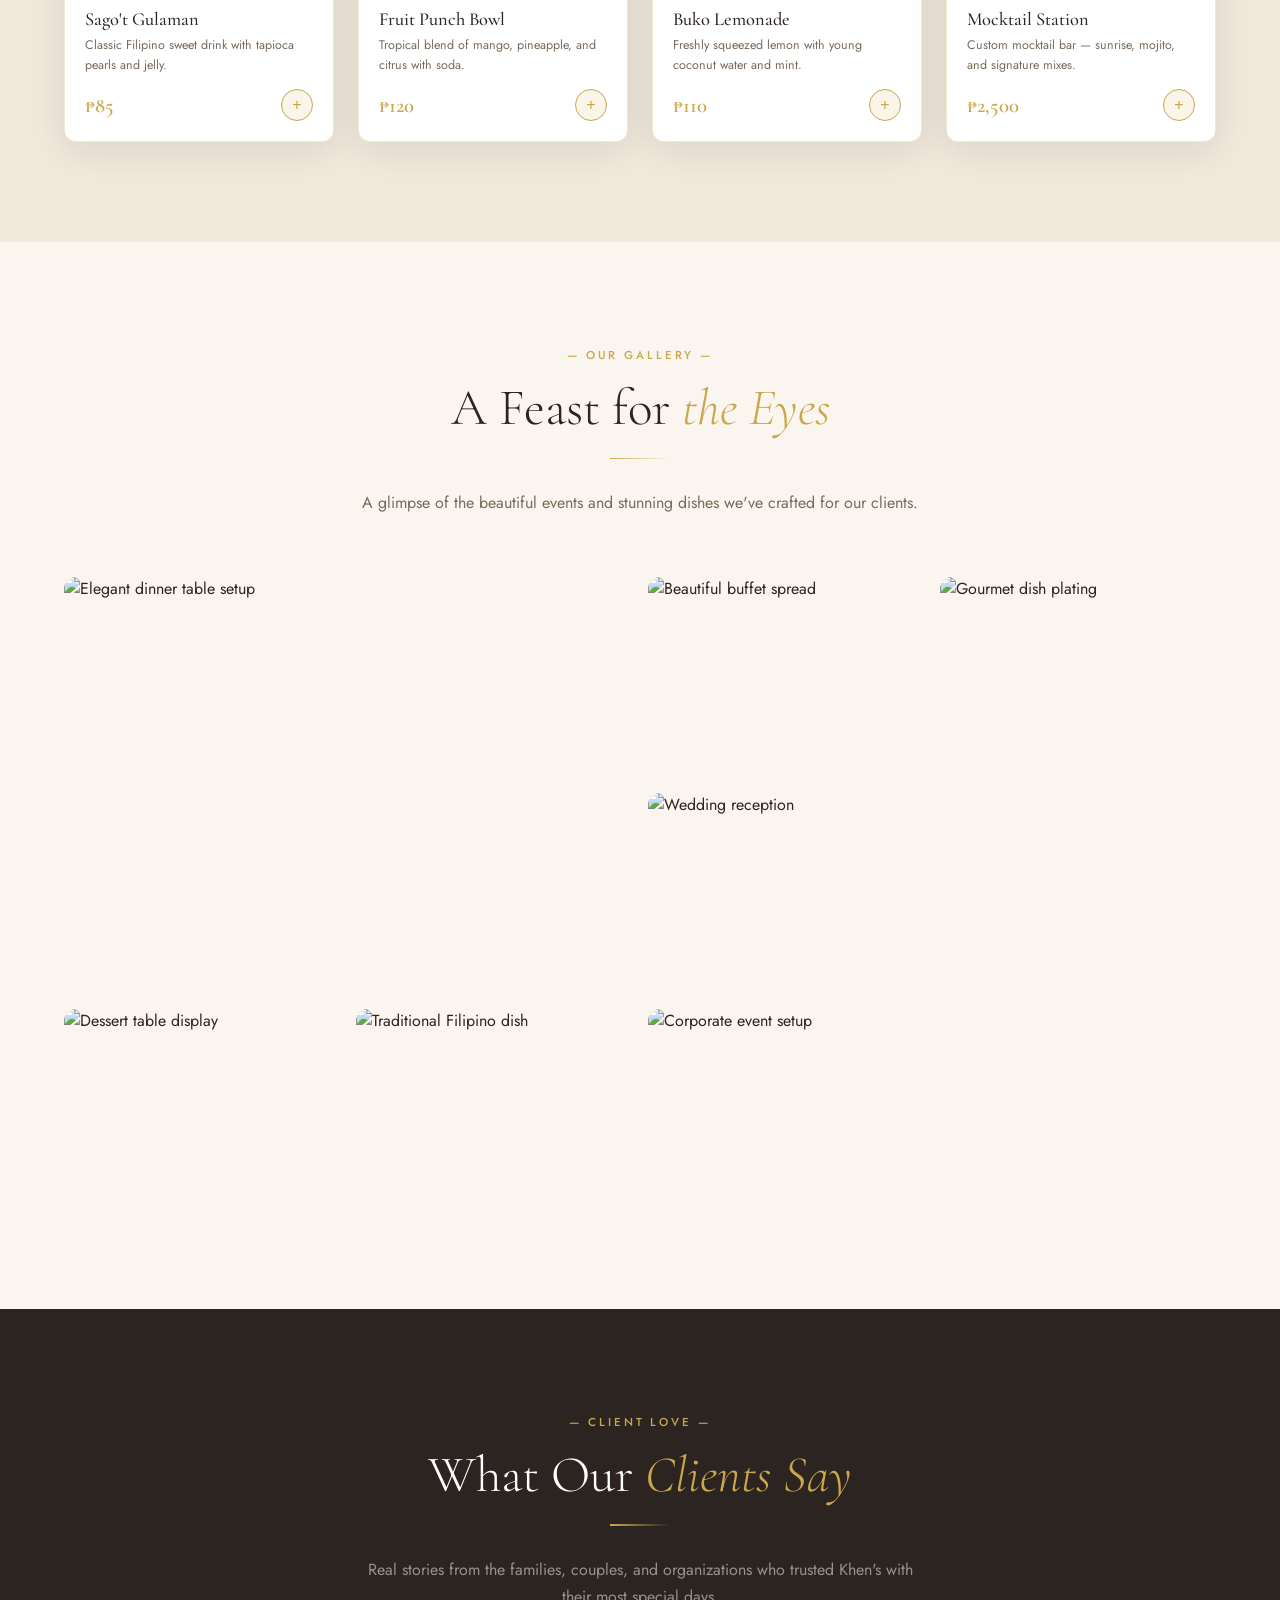
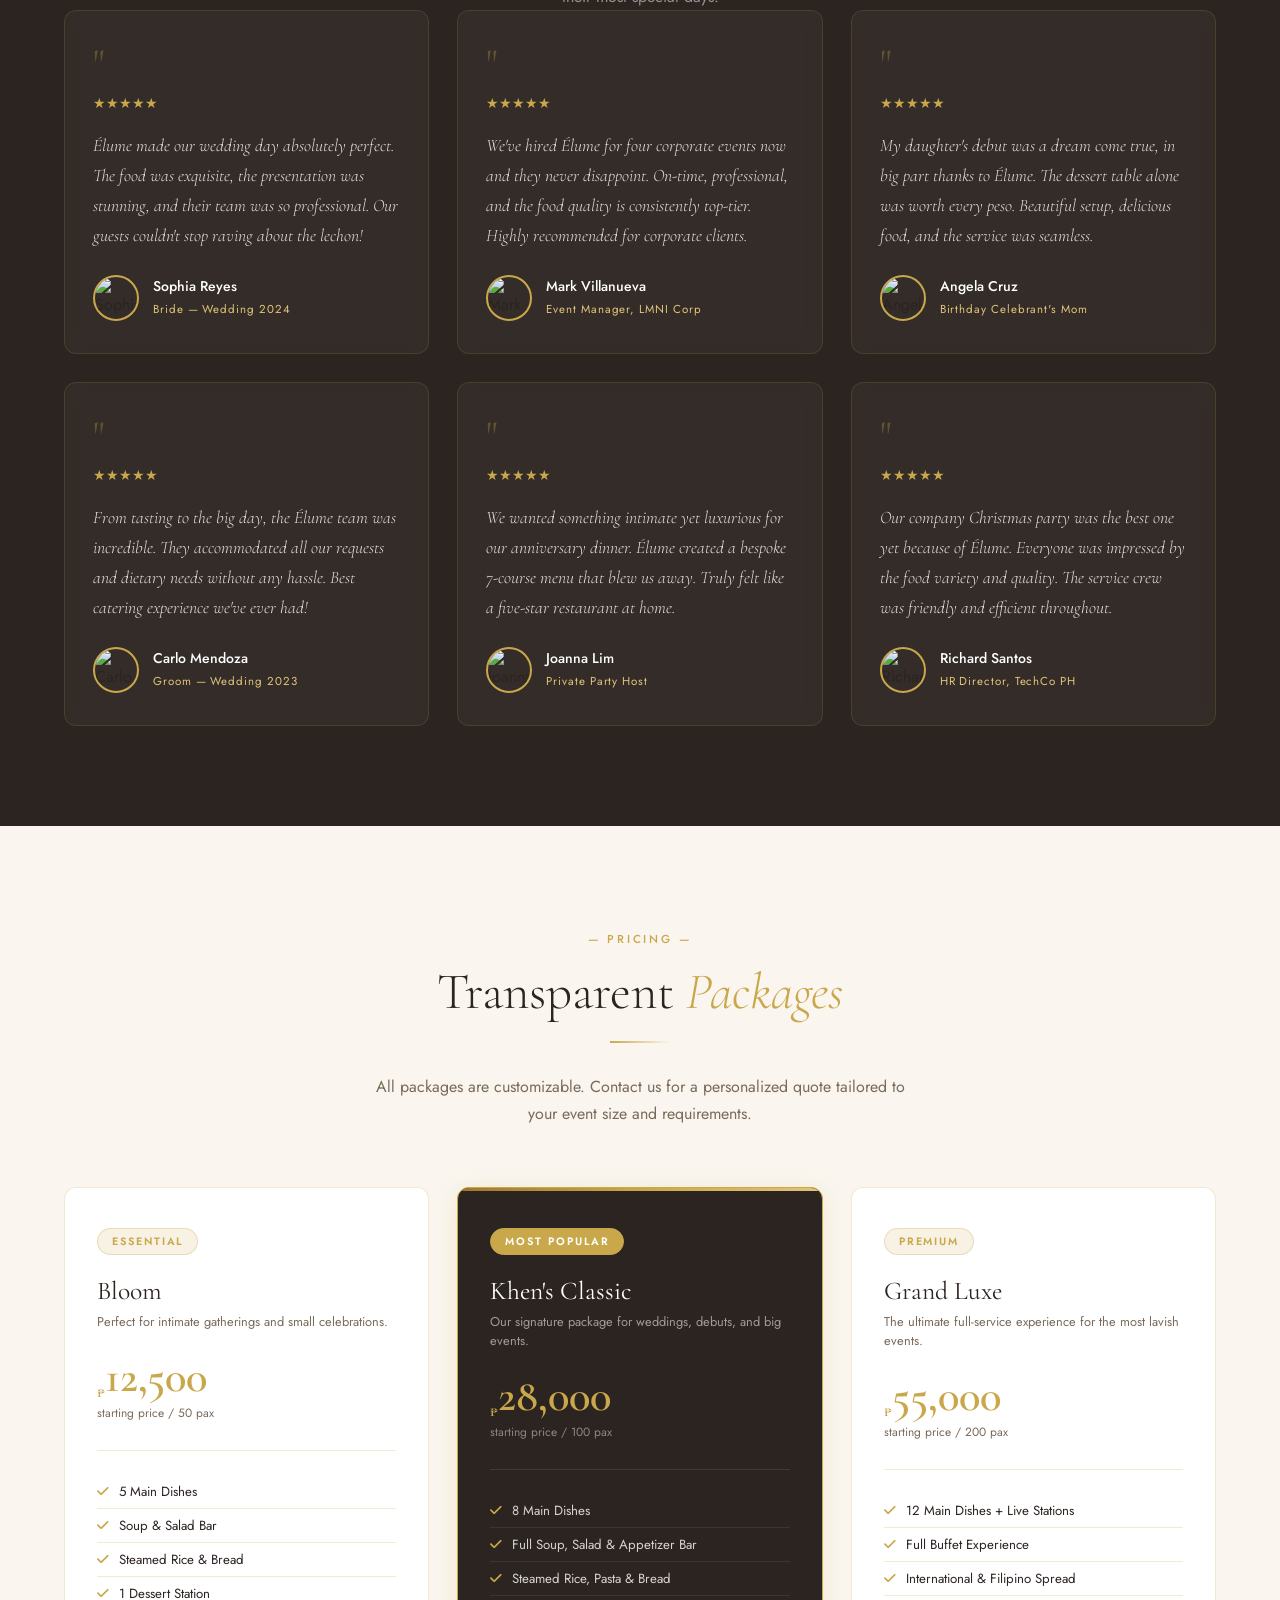
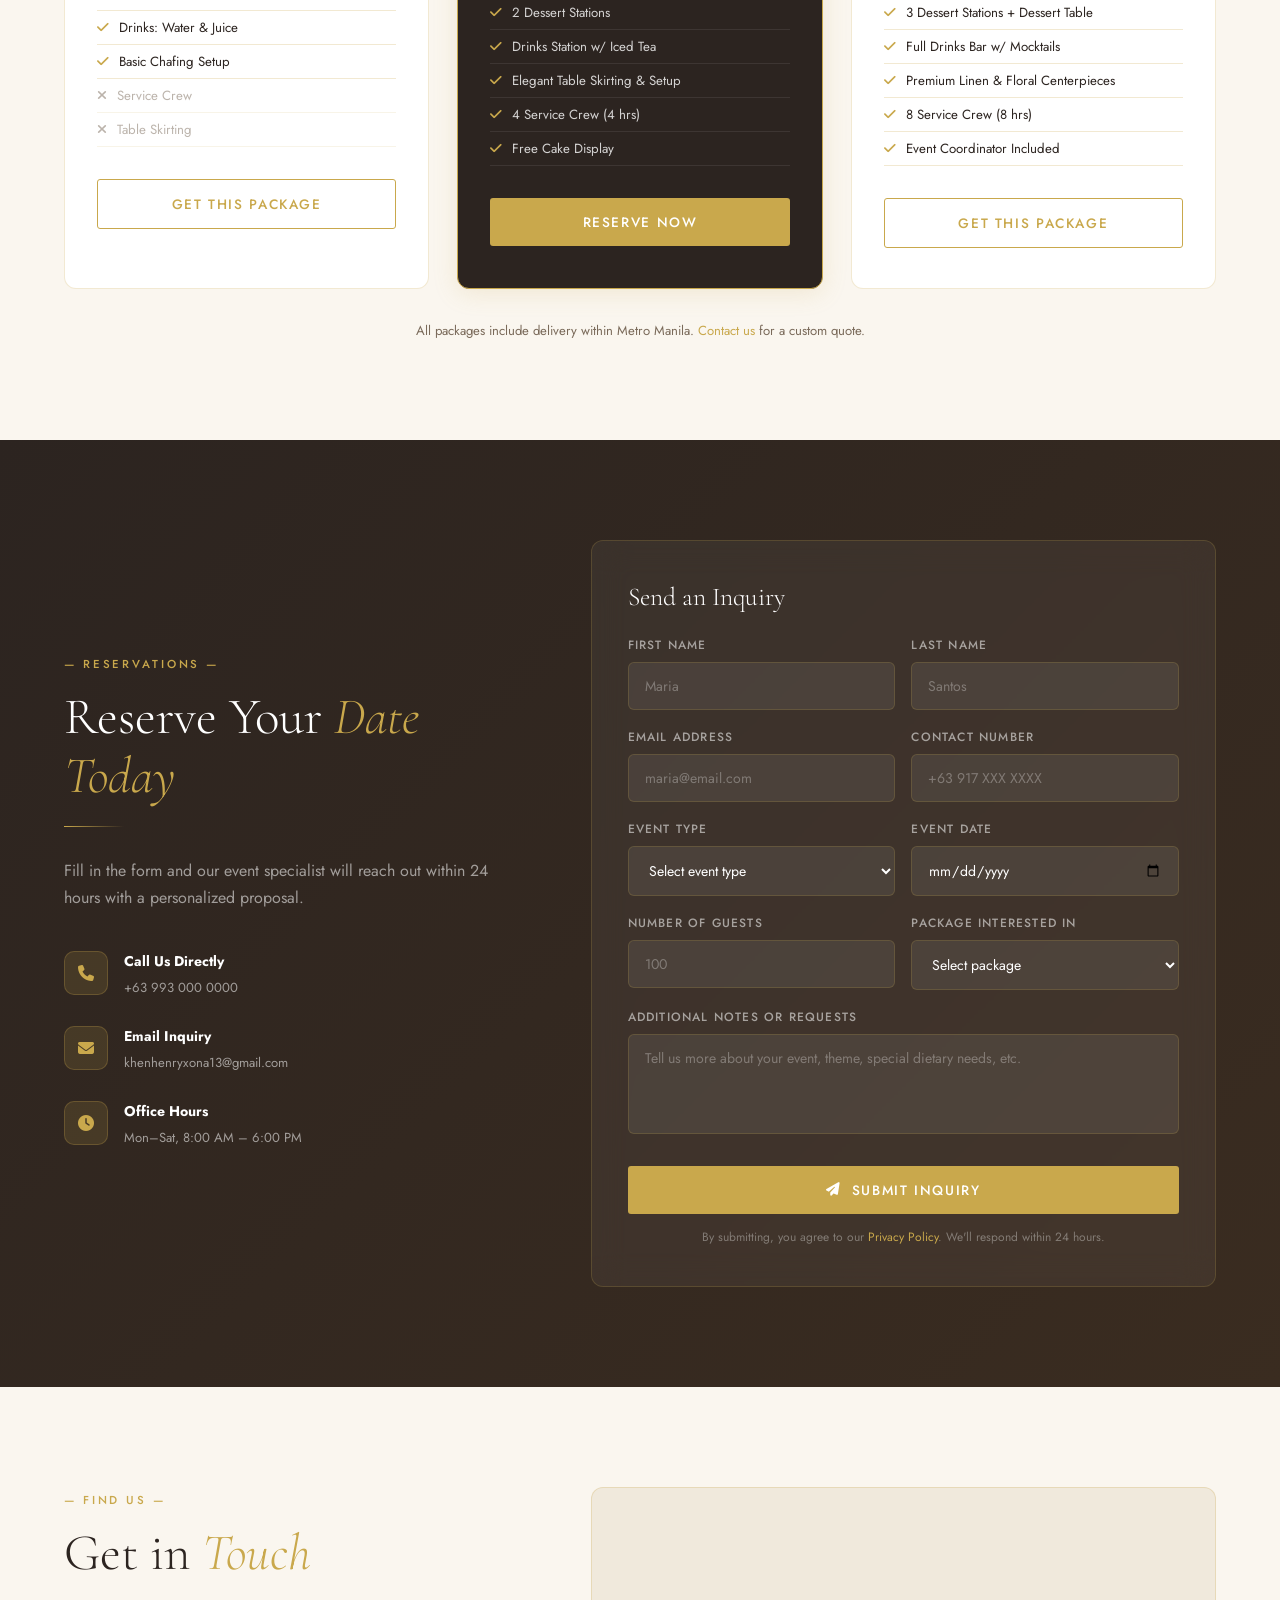
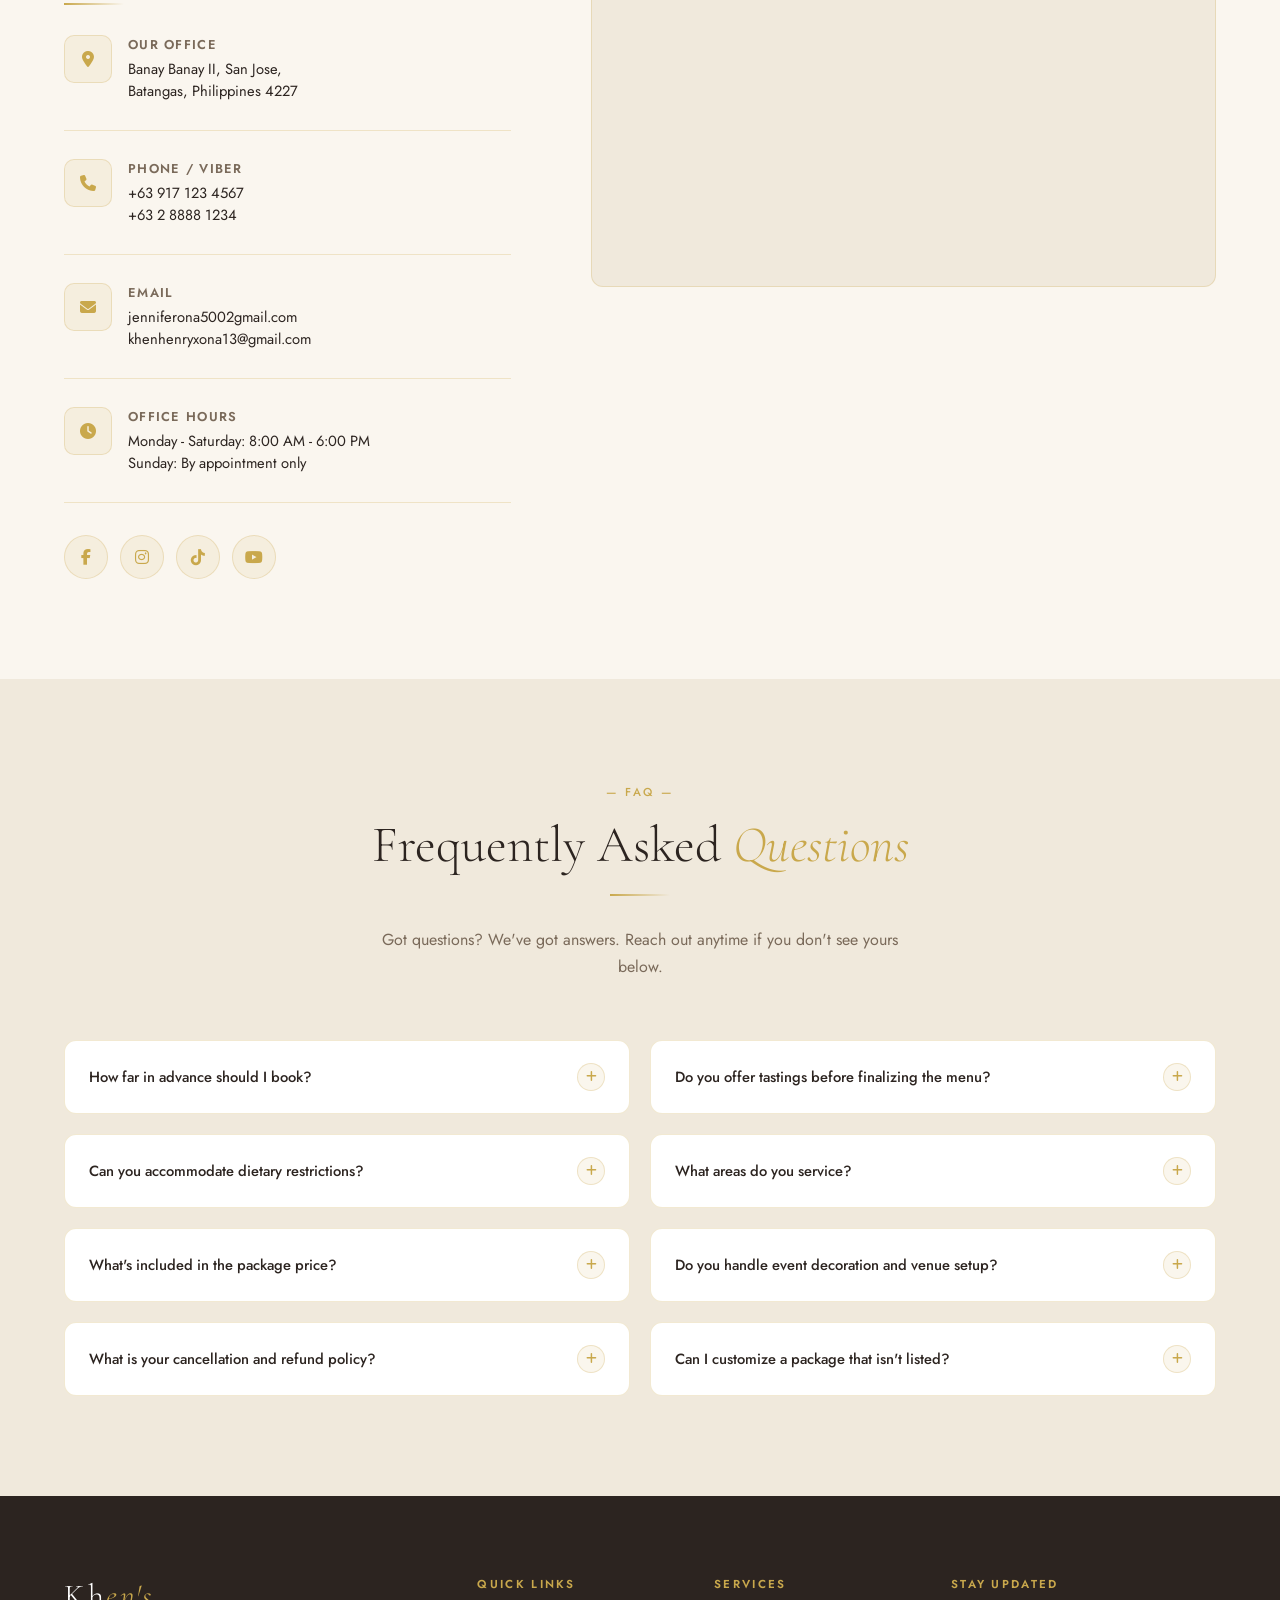
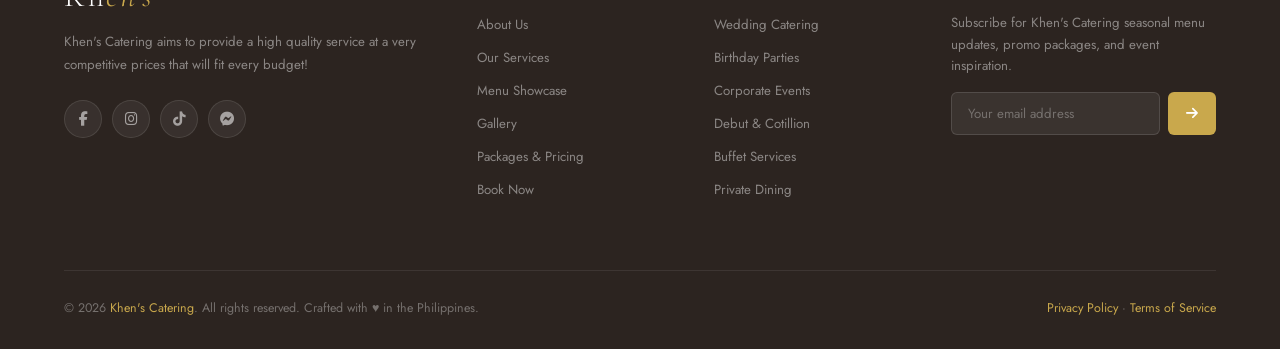
==== commit 9fa81608: "Update index.html" ====
--- a/index.html
+++ b/index.html
@@ -294,7 +294,7 @@
         <span class="section-tag">Client Love</span>
         <h2 class="section-title" style="color:var(--white)">What Our <em>Clients Say</em></h2>
         <div class="divider"></div>
-        <p class="section-subtitle" style="color:rgba(255,255,255,0.5)">Real stories from the families, couples, and organizations who trusted Élume with their most special days.</p>
+        <p class="section-subtitle" style="color:rgba(255,255,255,0.5)">Real stories from the families, couples, and organizations who trusted Khen's with their most special days.</p>
       </div>
       <div class="testimonials-track" id="testiTrack"></div>
     </div>
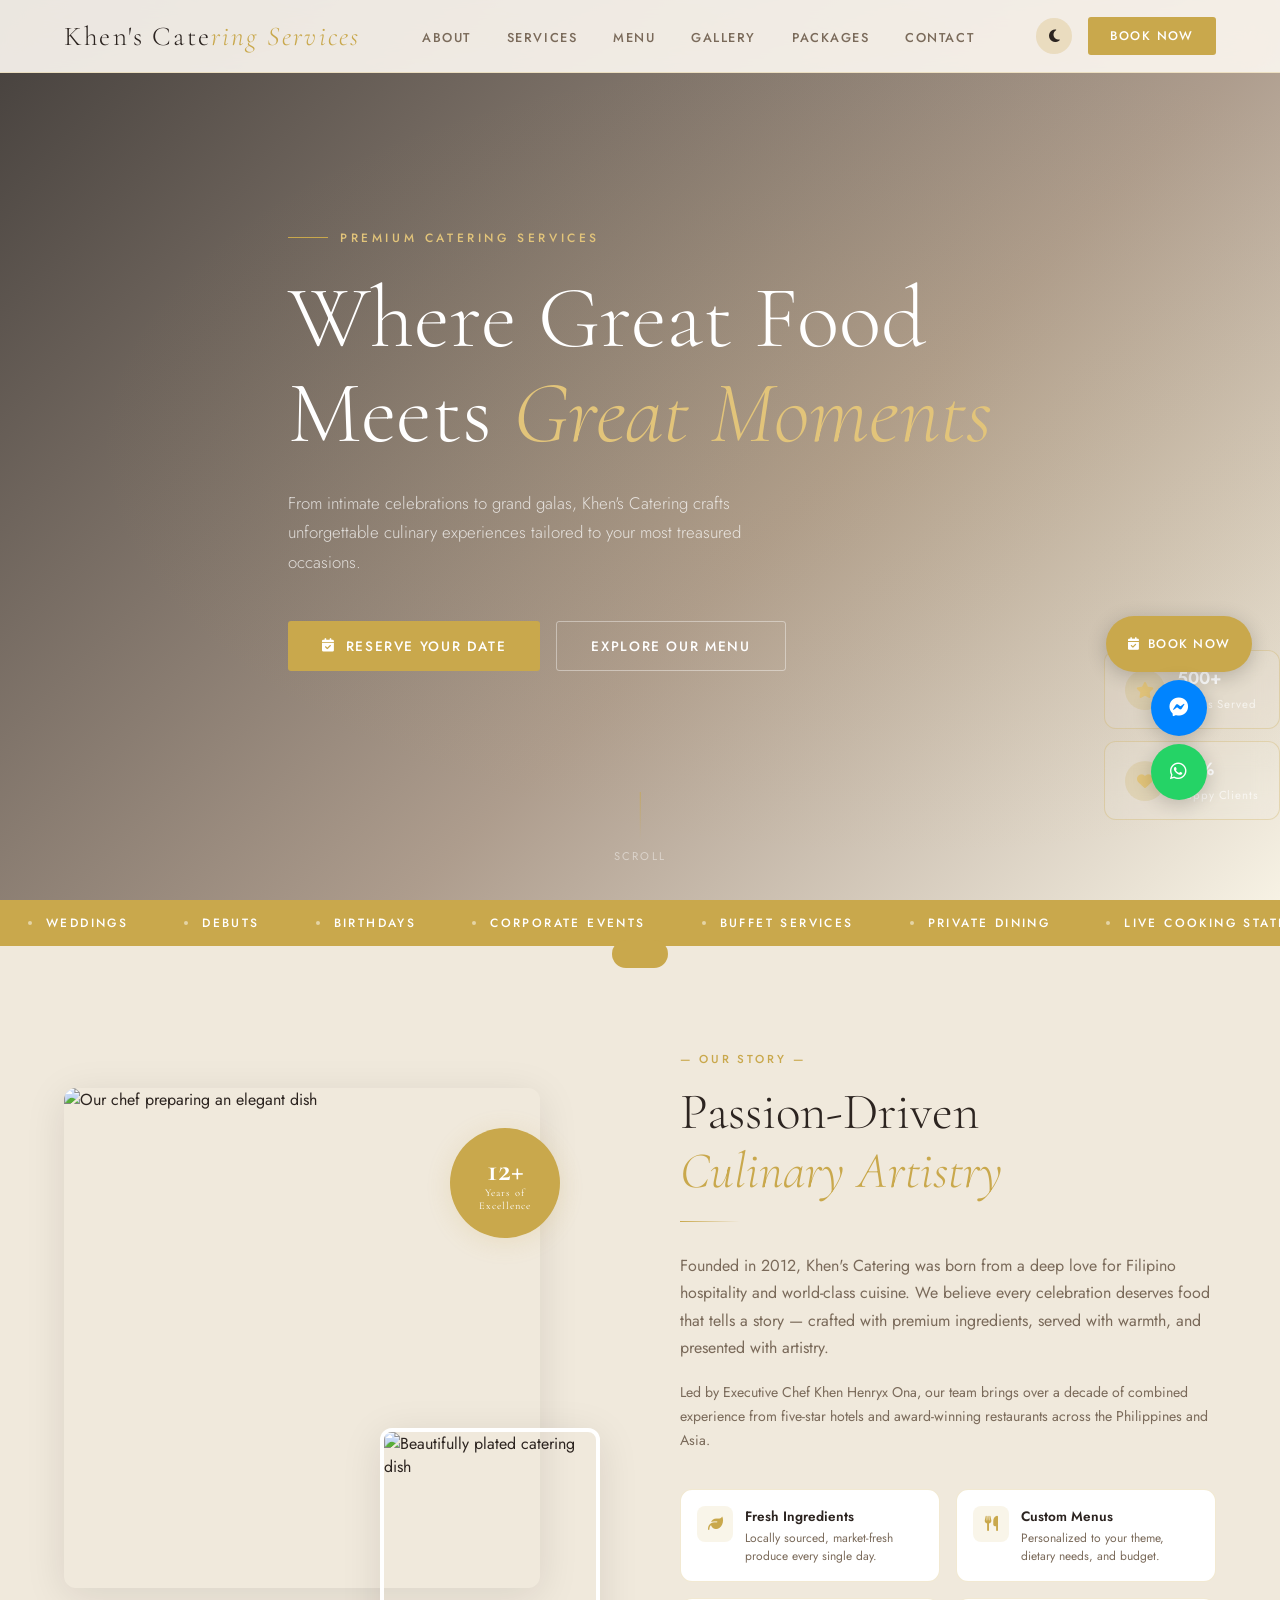
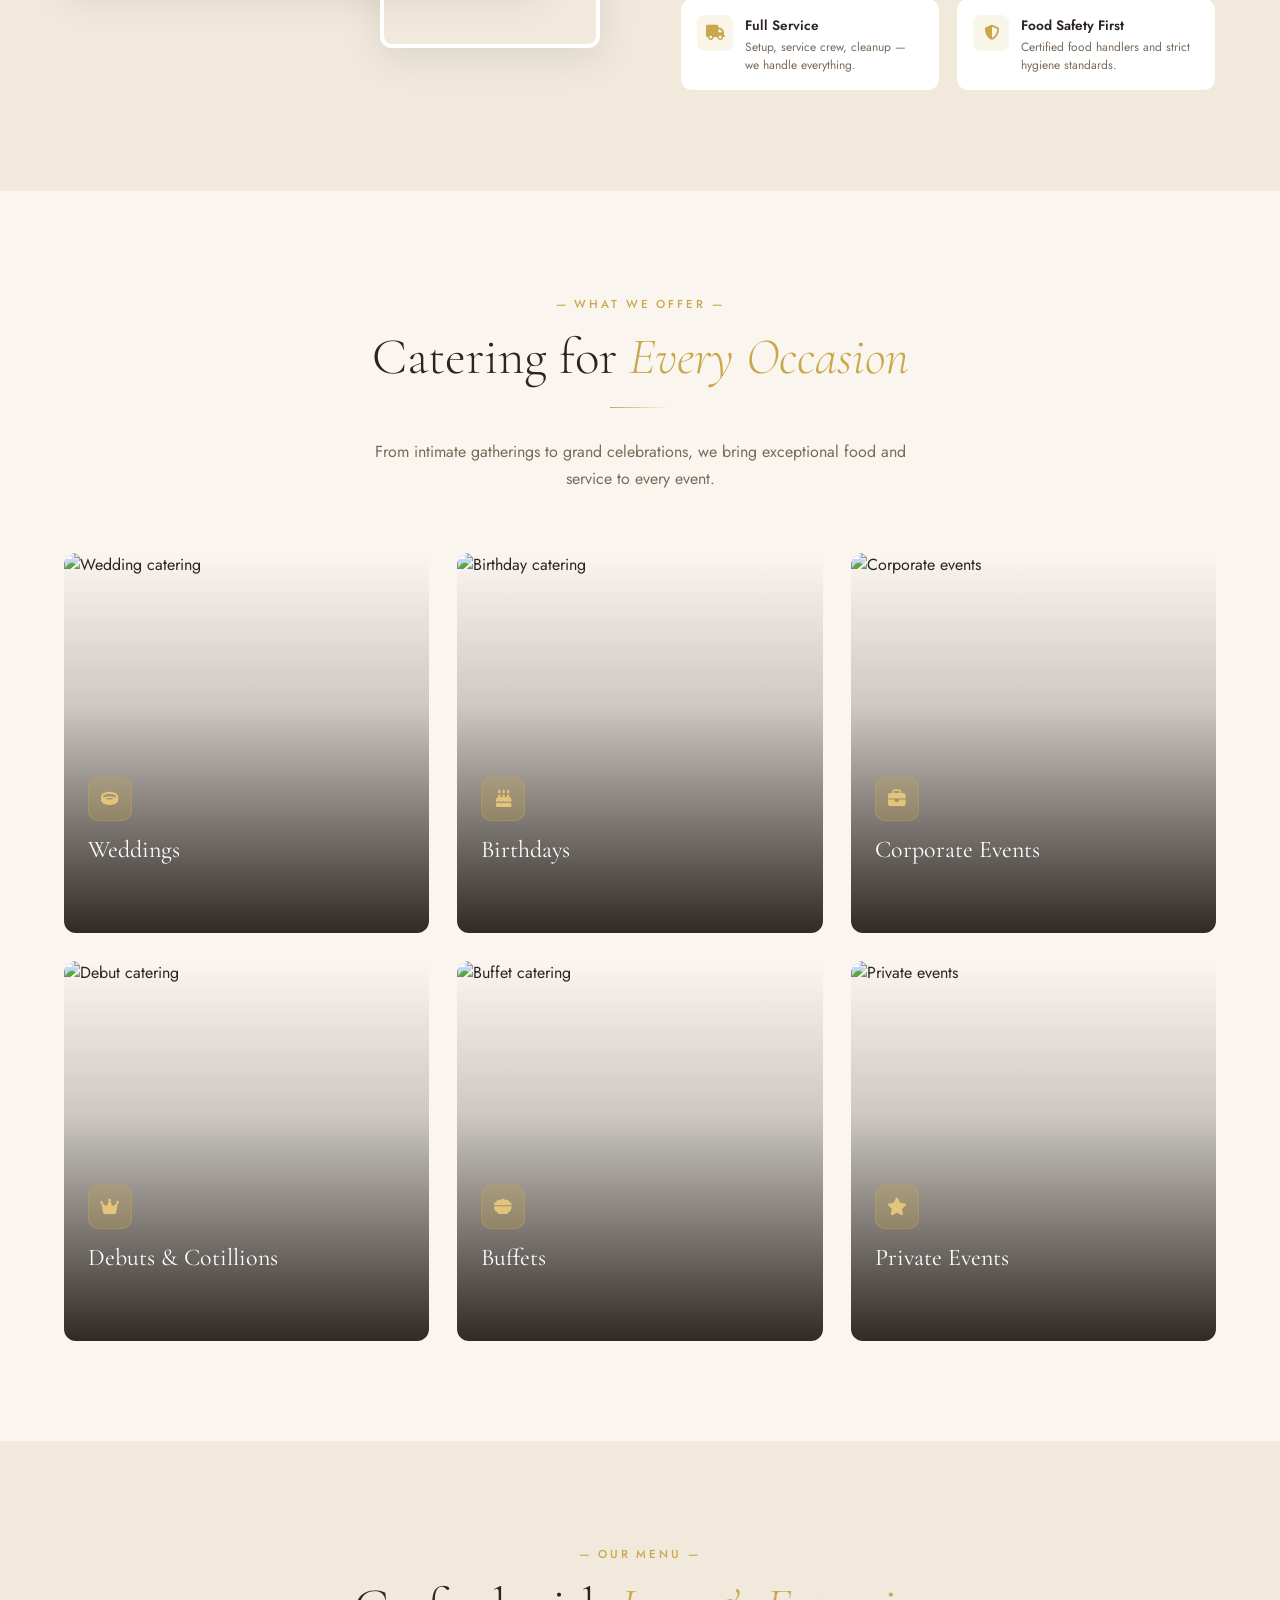
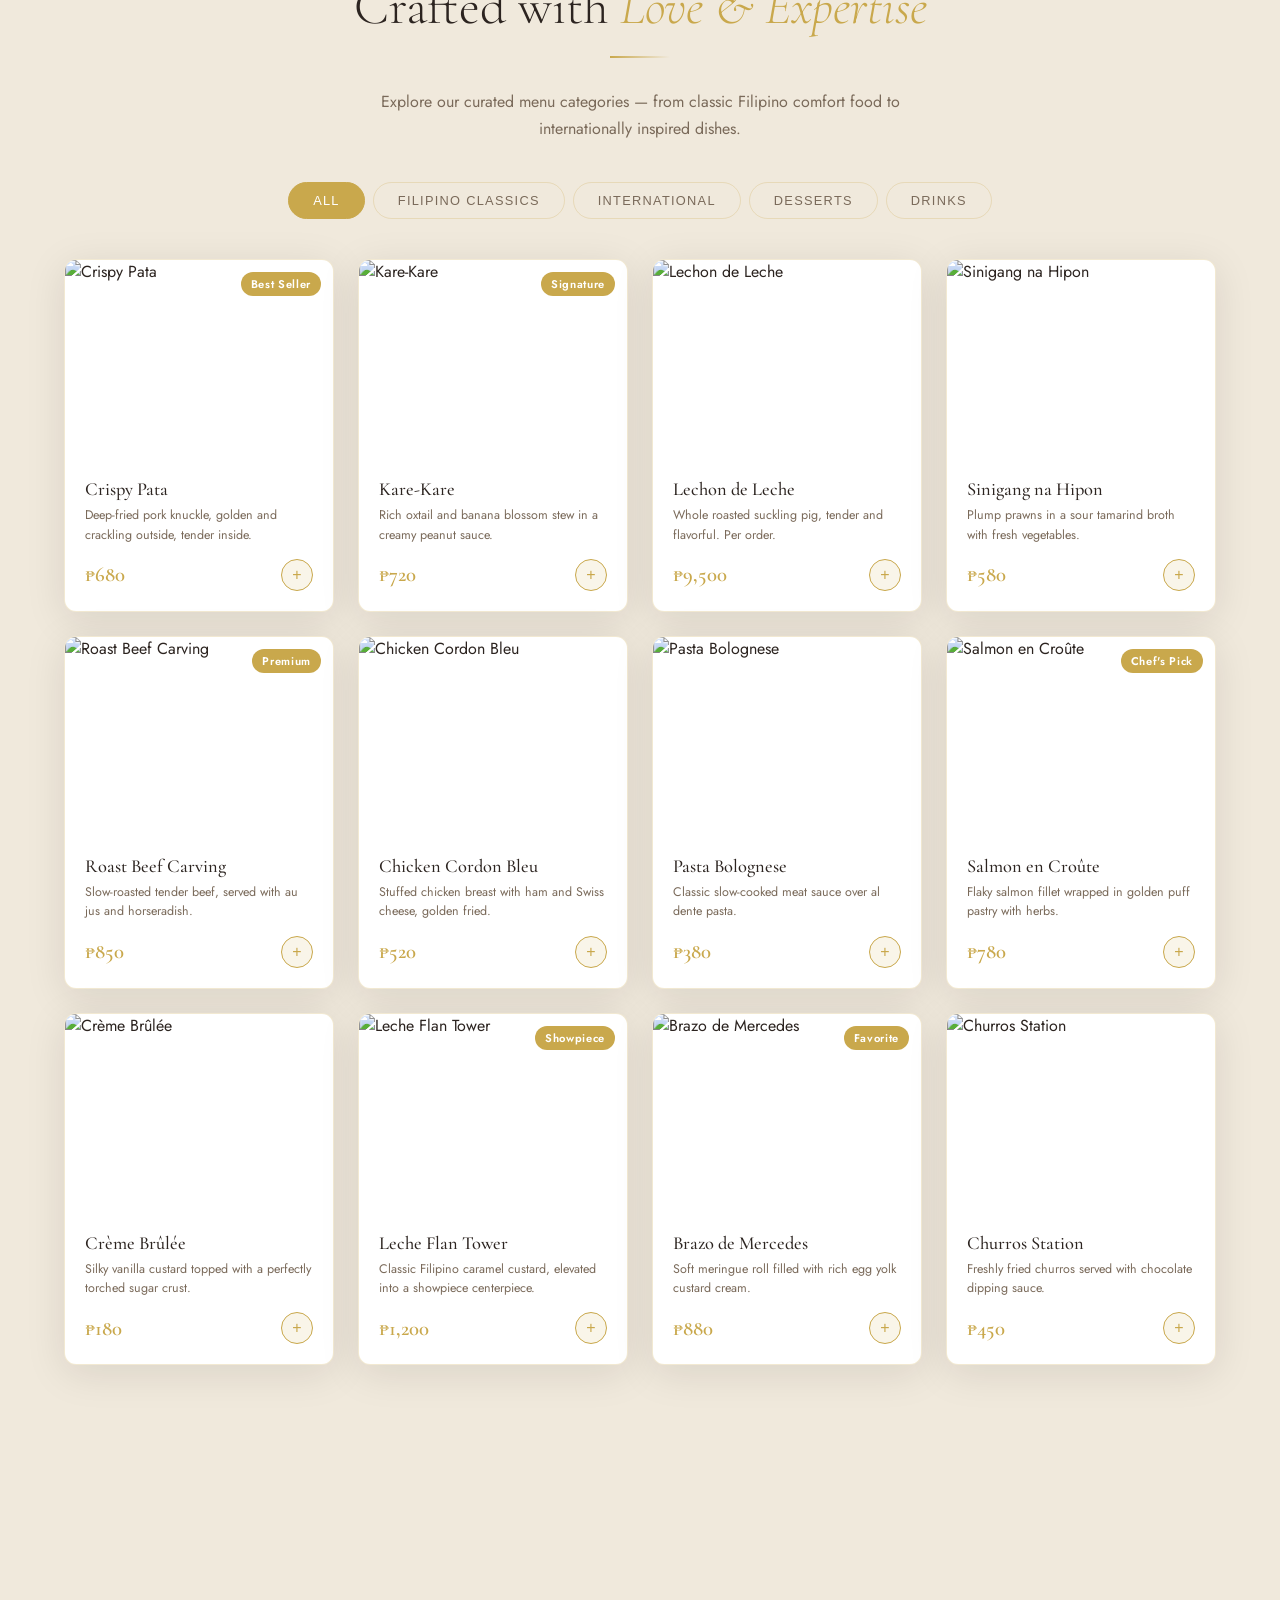
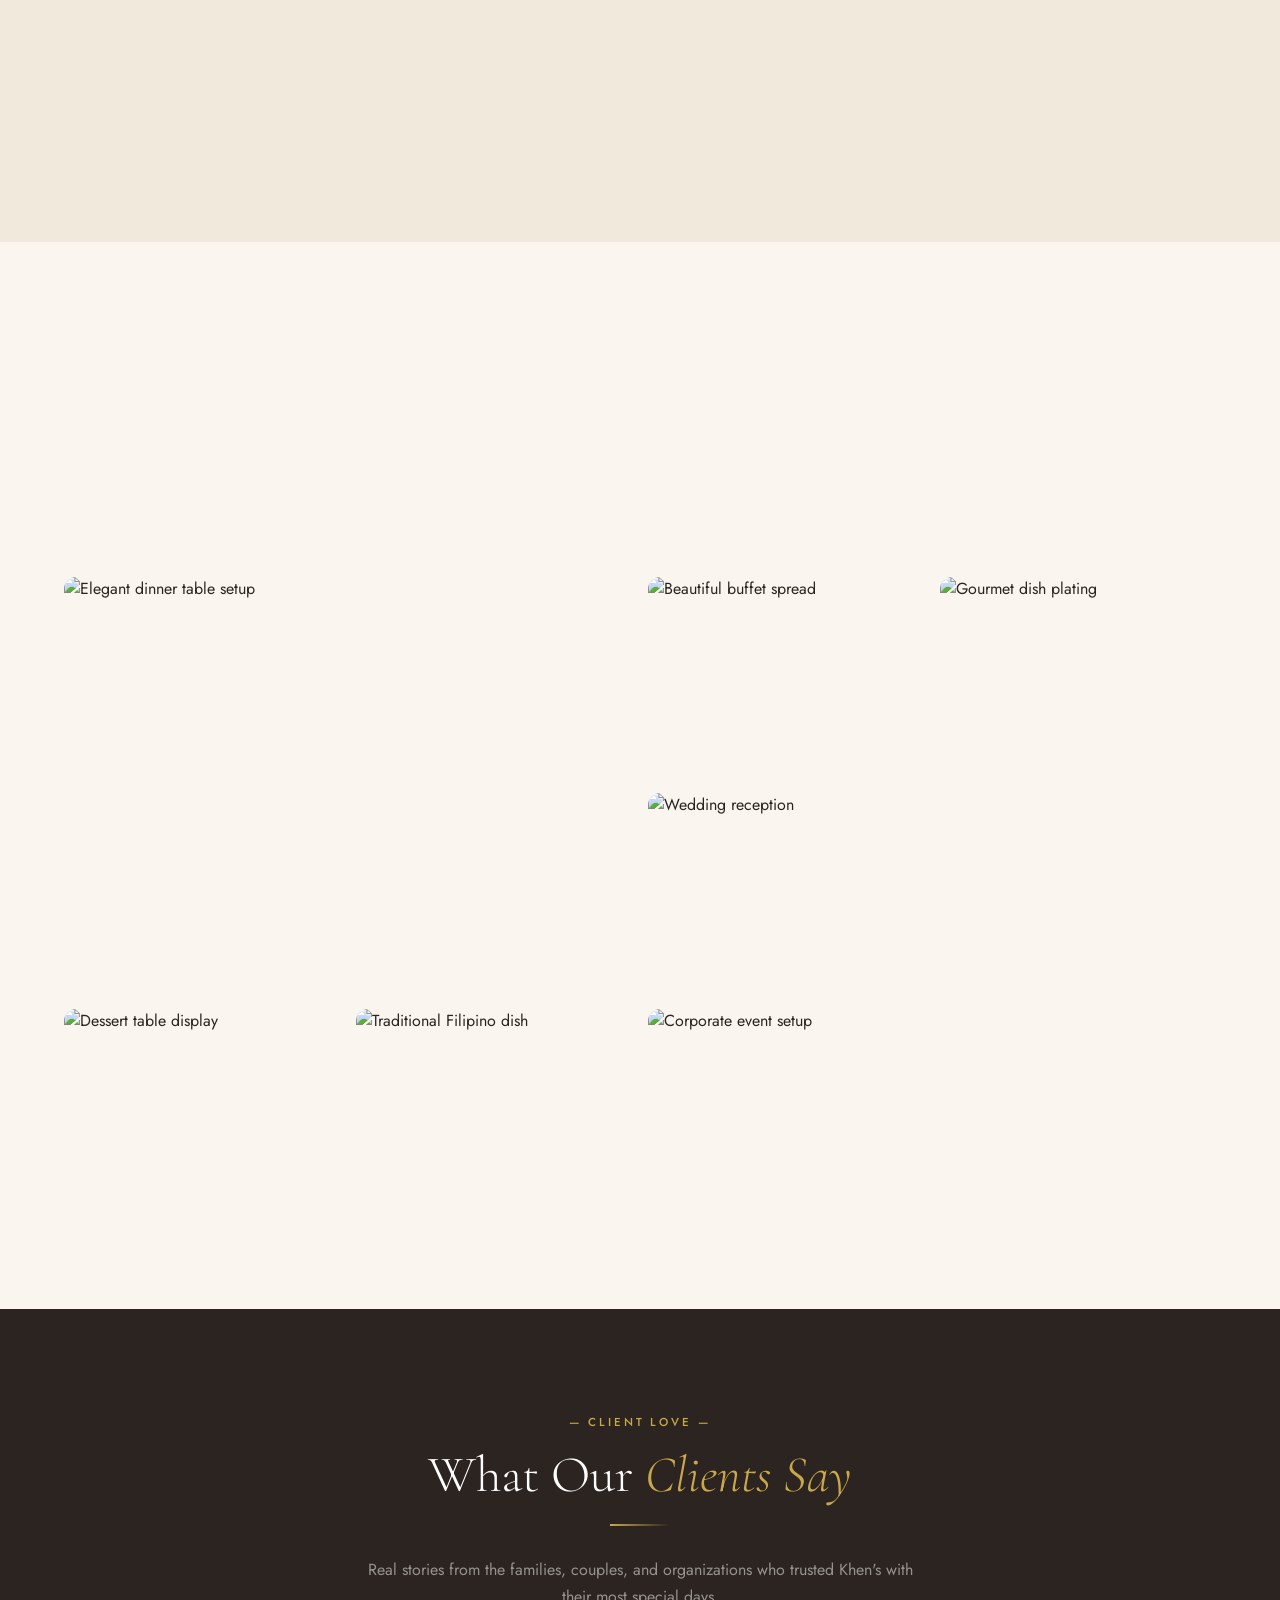
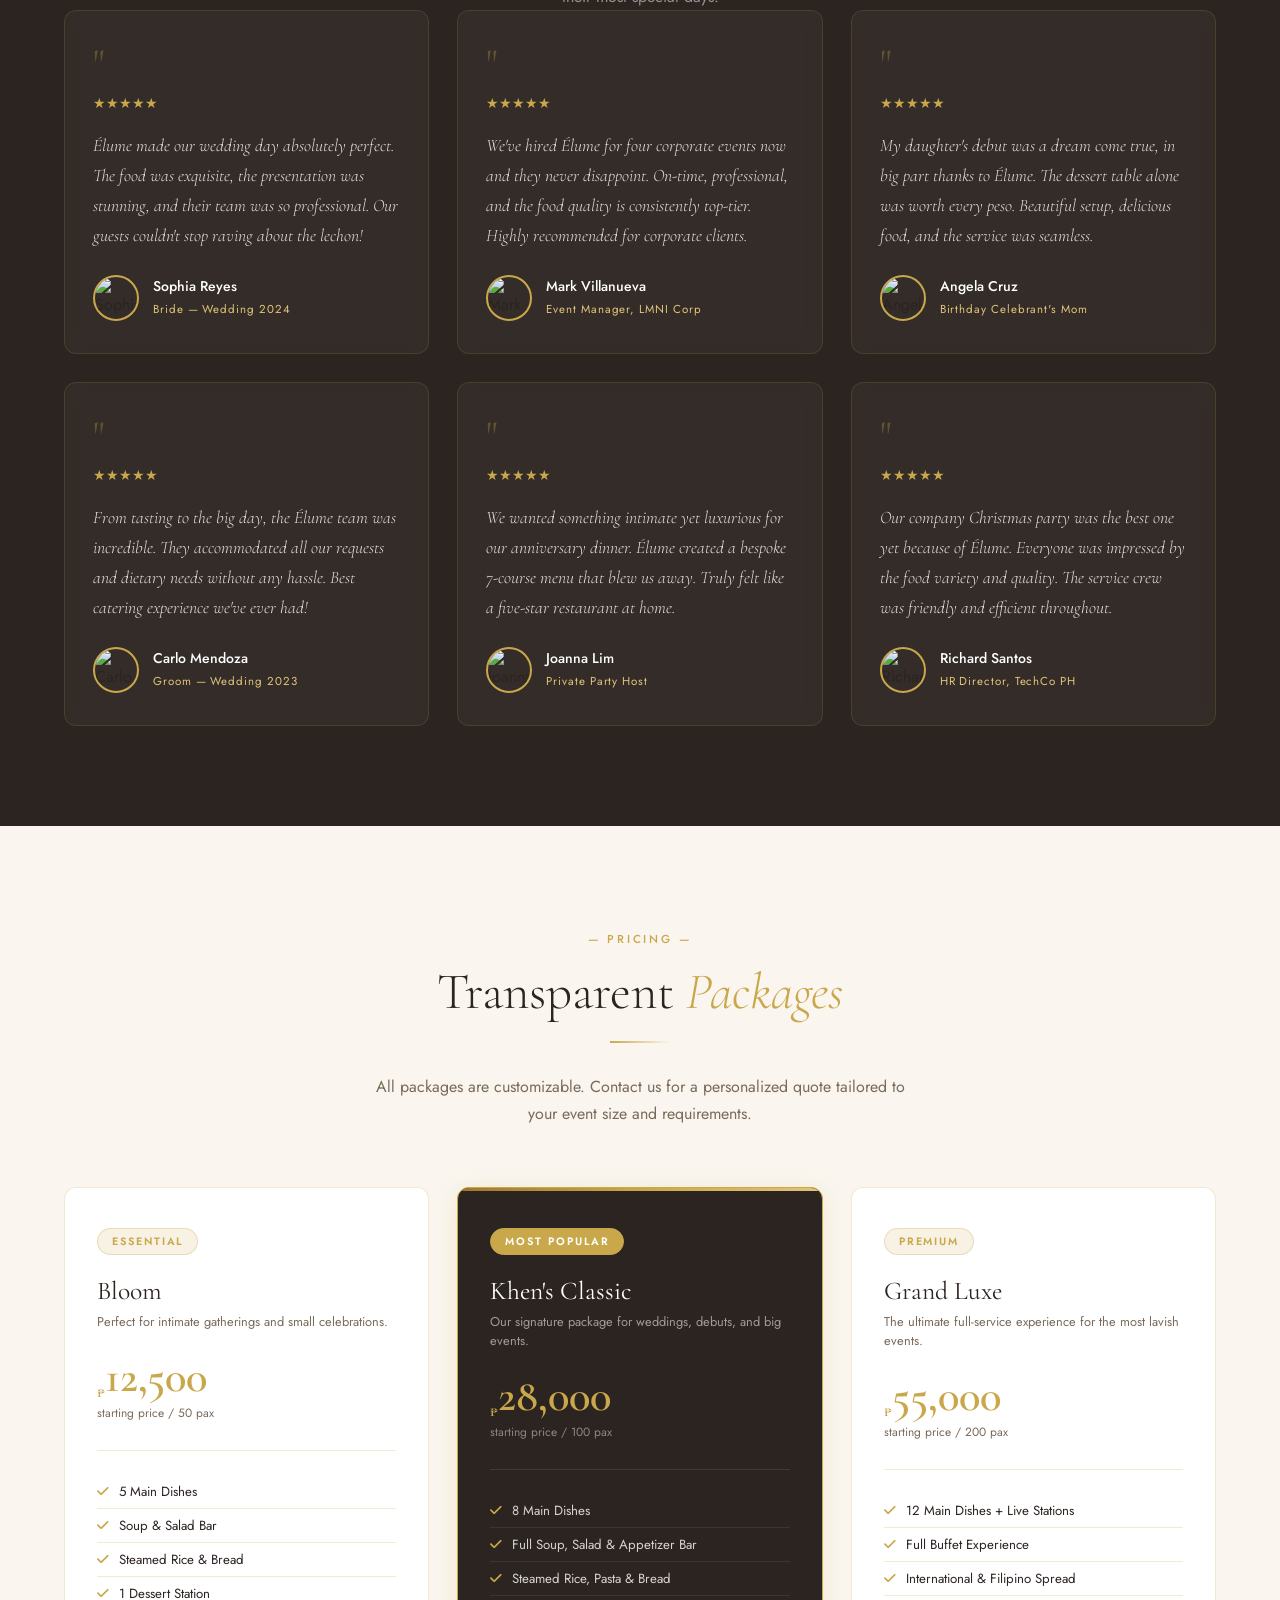
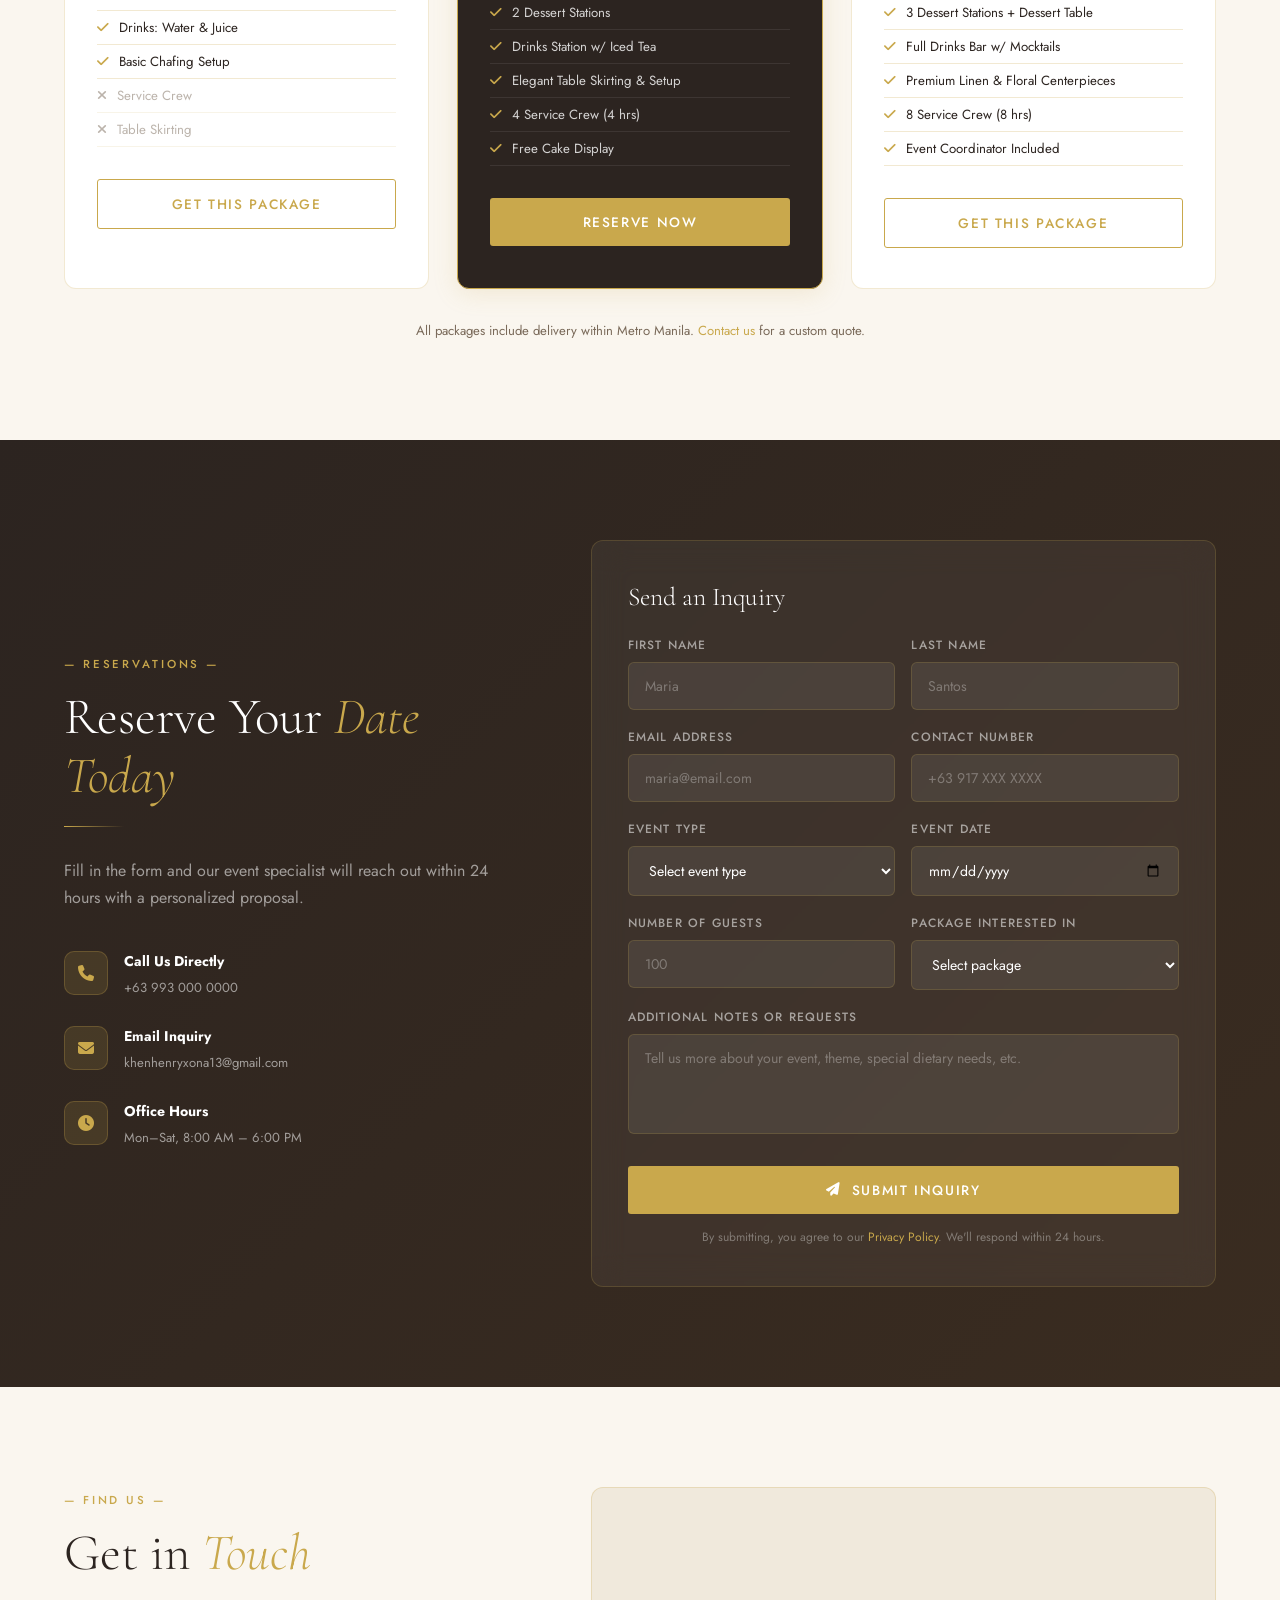
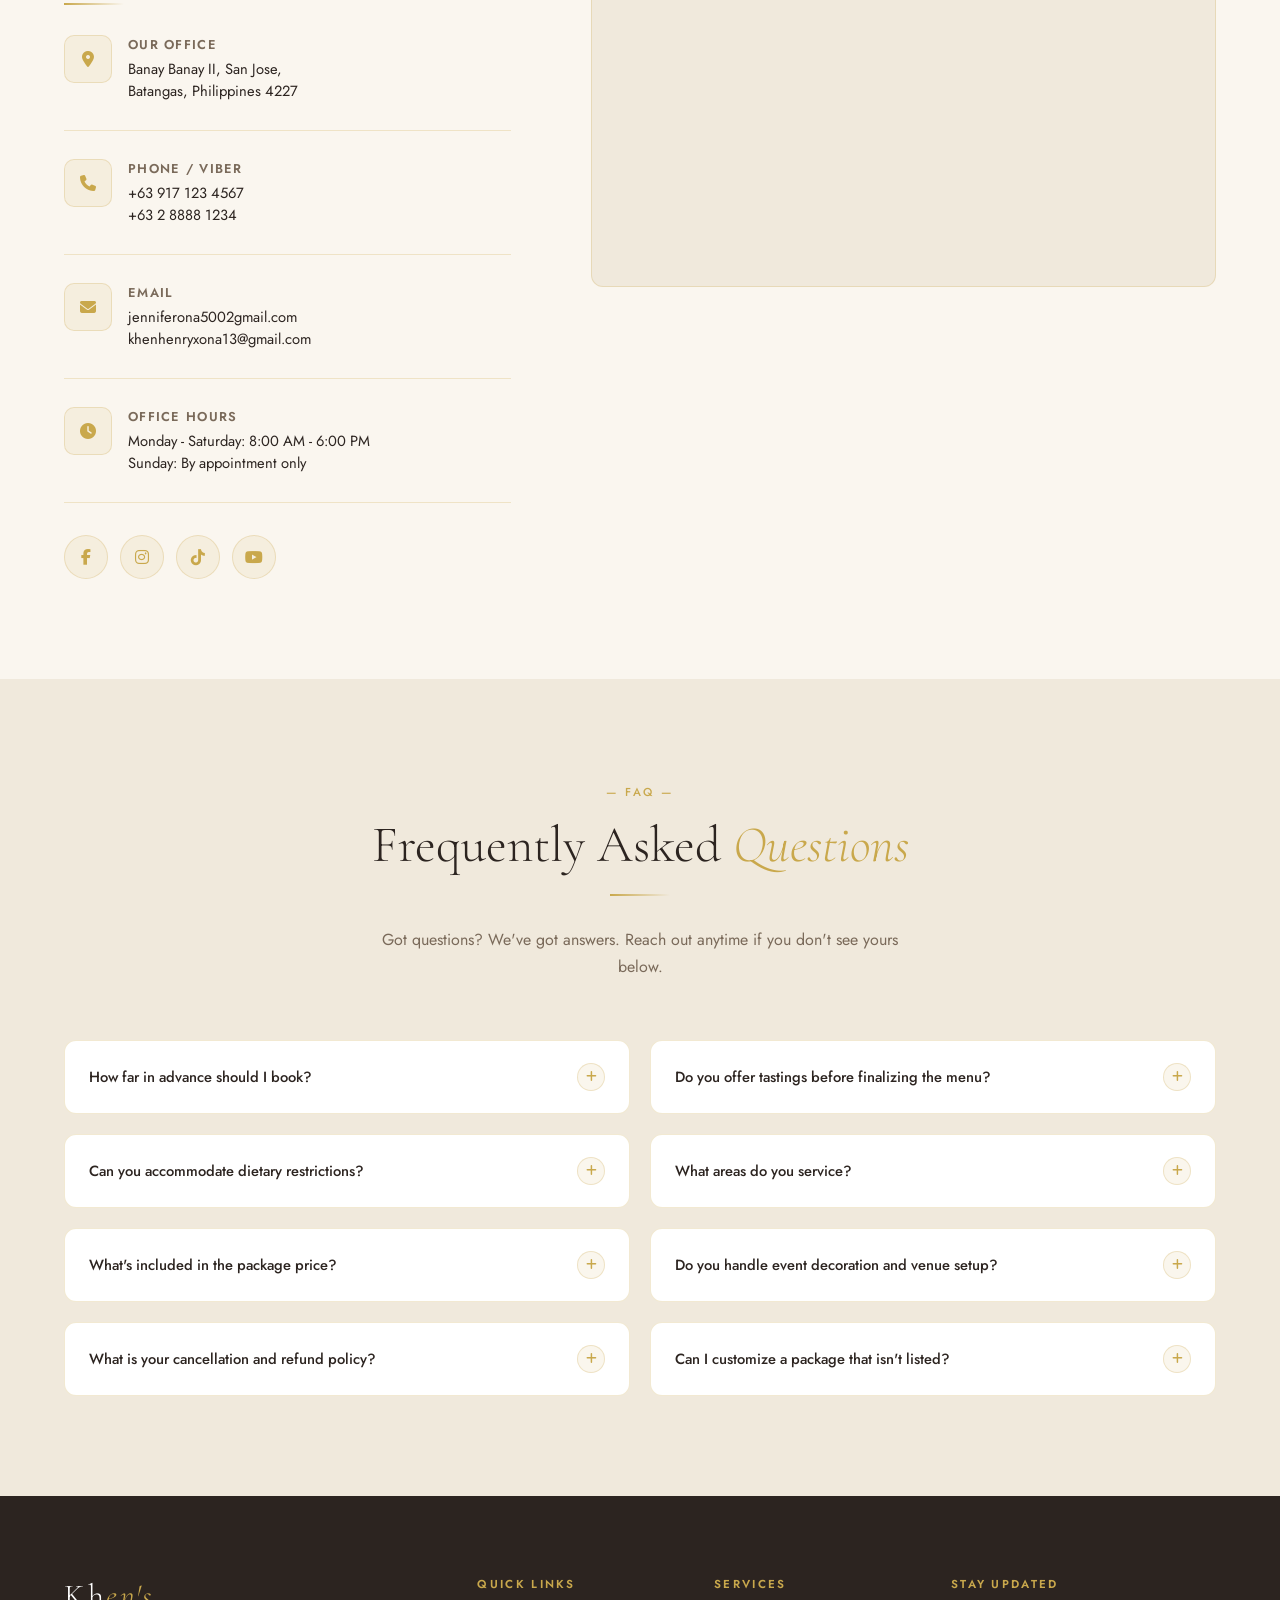
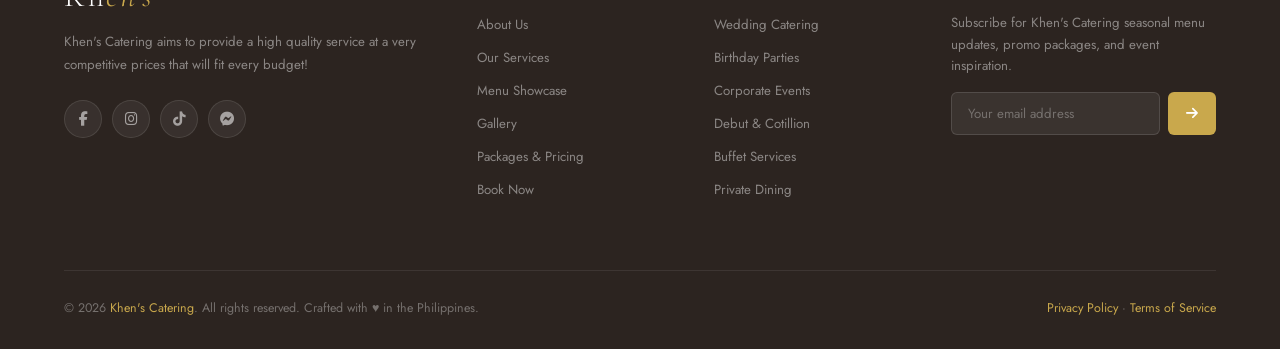
==== commit d27149b8: "Update index.html" ====
--- a/index.html
+++ b/index.html
@@ -2,7 +2,7 @@
 <html lang="en" data-theme="light">
 <head>
   <meta charset="UTF-8" />
-  <link rel="icon" sizes="32x32" href="">
+  <link rel="icon" sizes="32x32" href="icon.JPG">
   <meta name="viewport" content="width=device-width, initial-scale=1.0" />
   <meta name="description" content="khen's Catering aims to provide a high quality service at a very competitive prices that will fit every budget! "/>
   <meta name="keywords" content="catering, wedding catering, corporate events, buffet, debut catering, Manila catering, premium catering Philippines" />
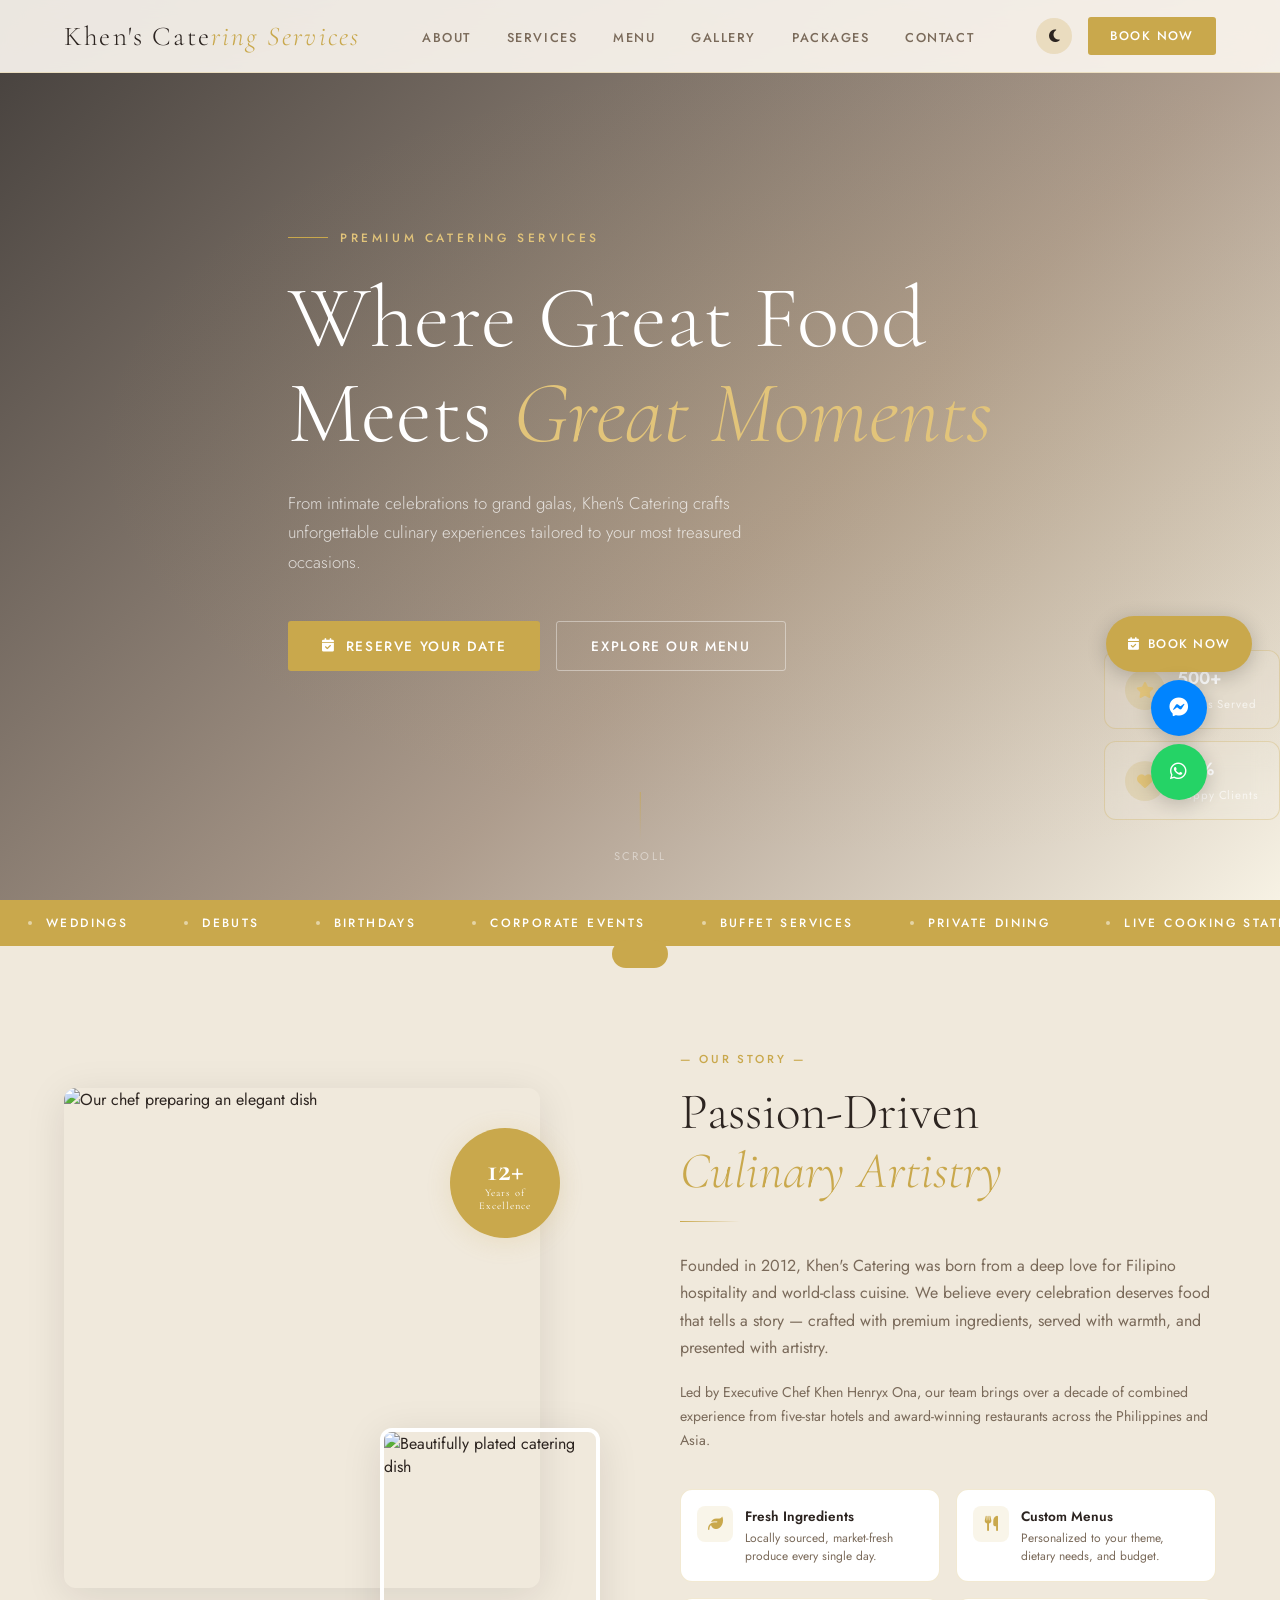
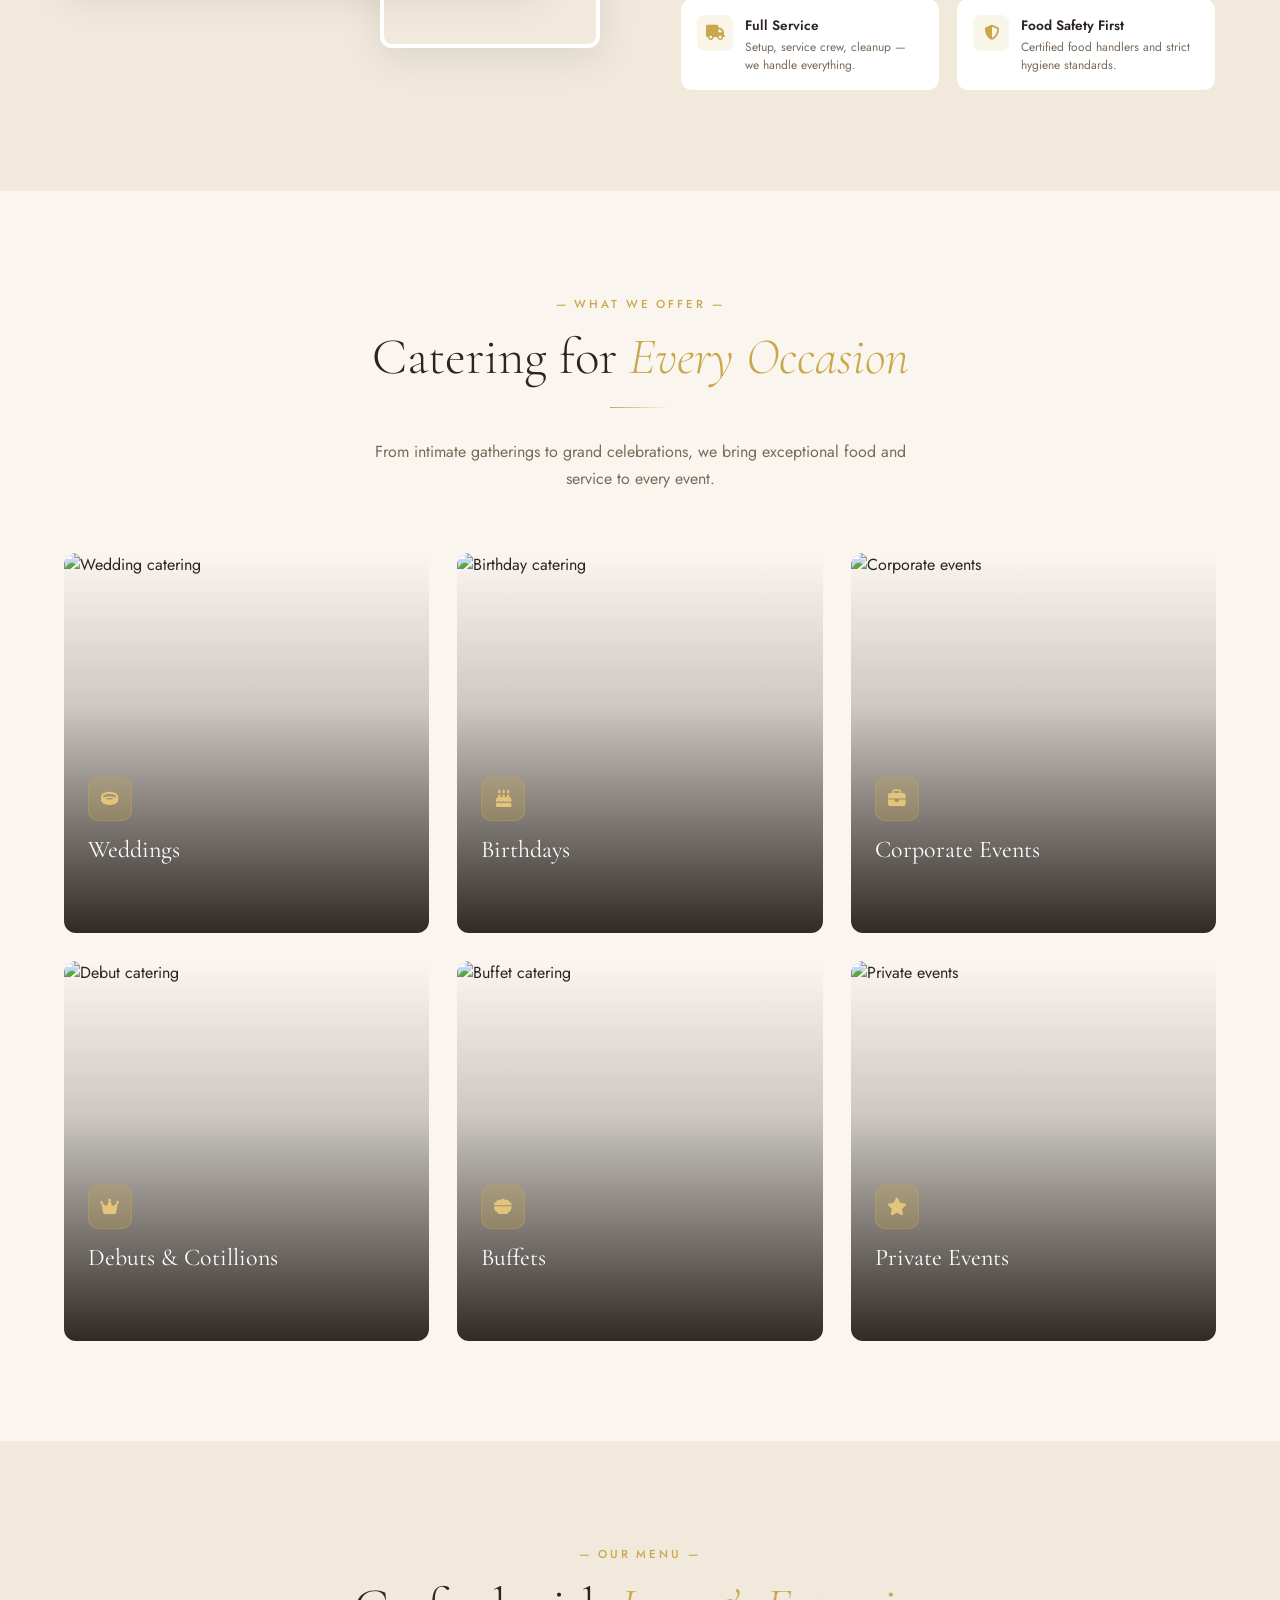
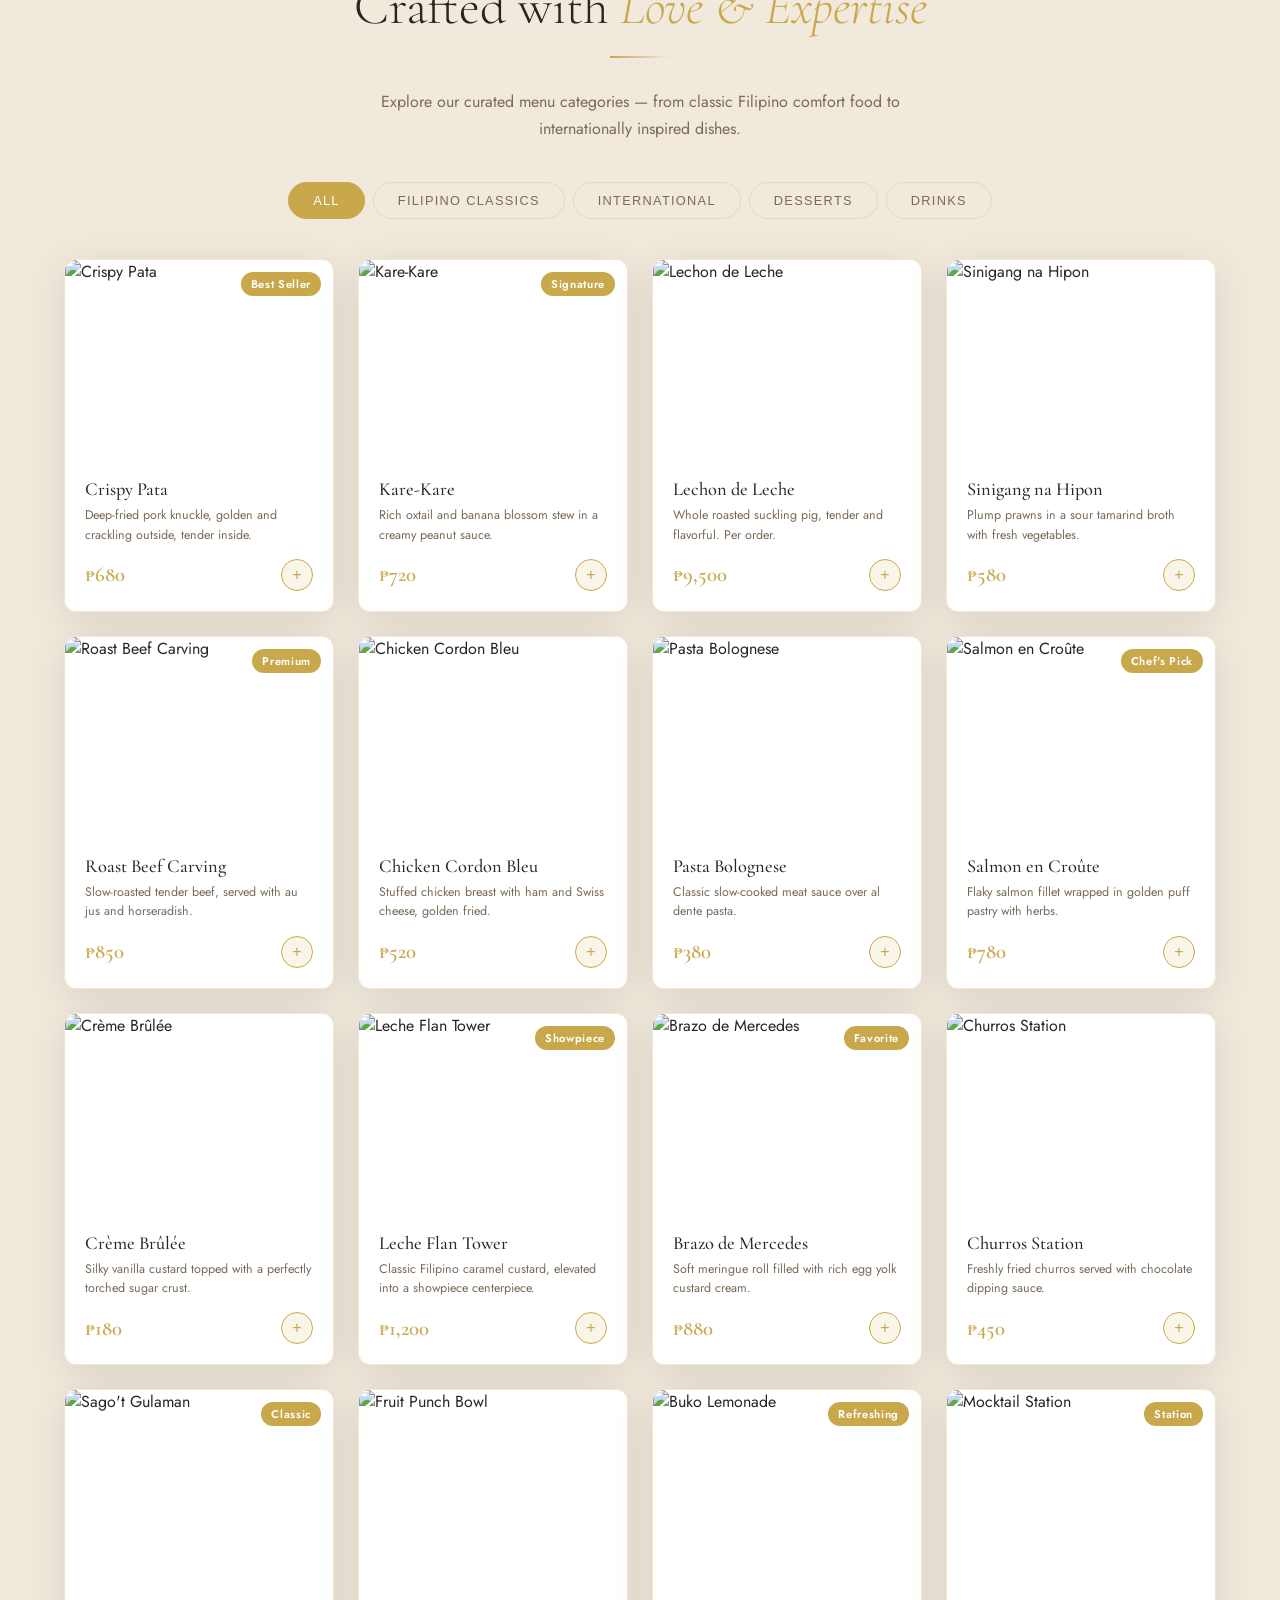
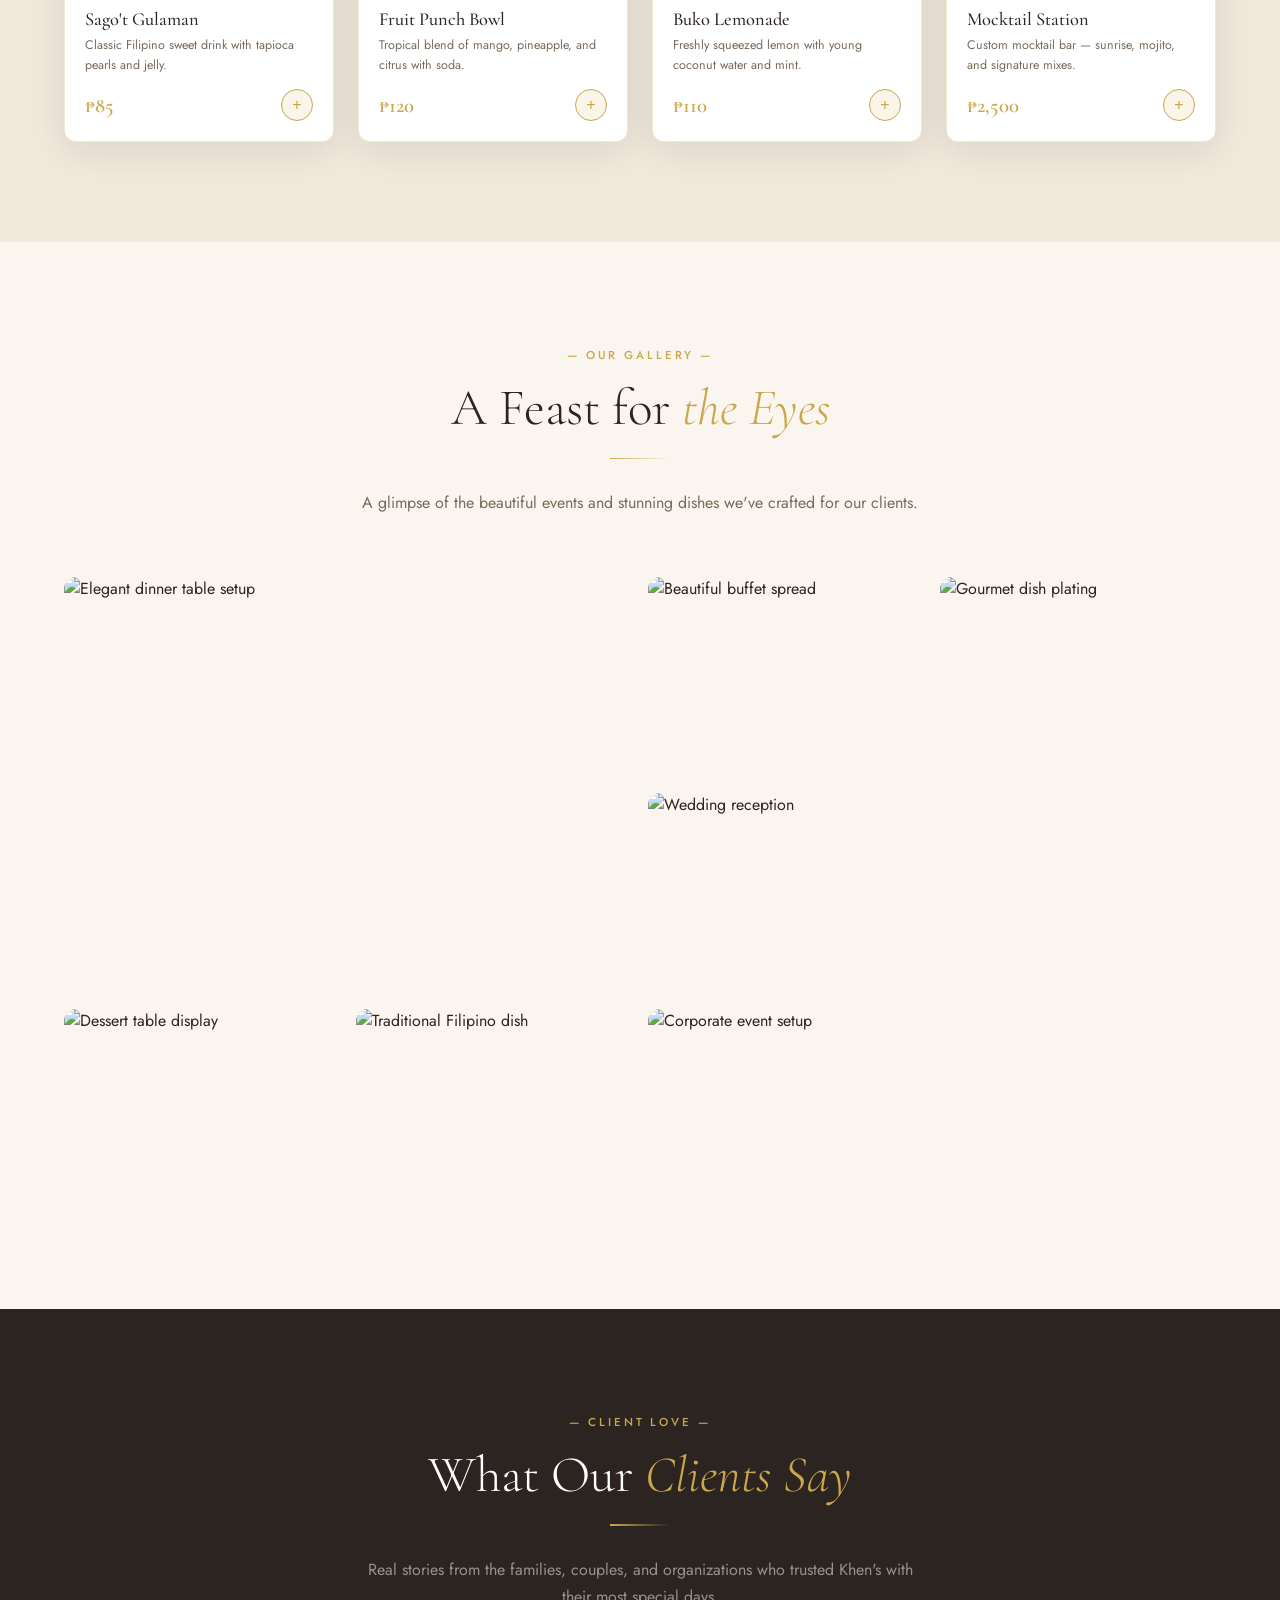
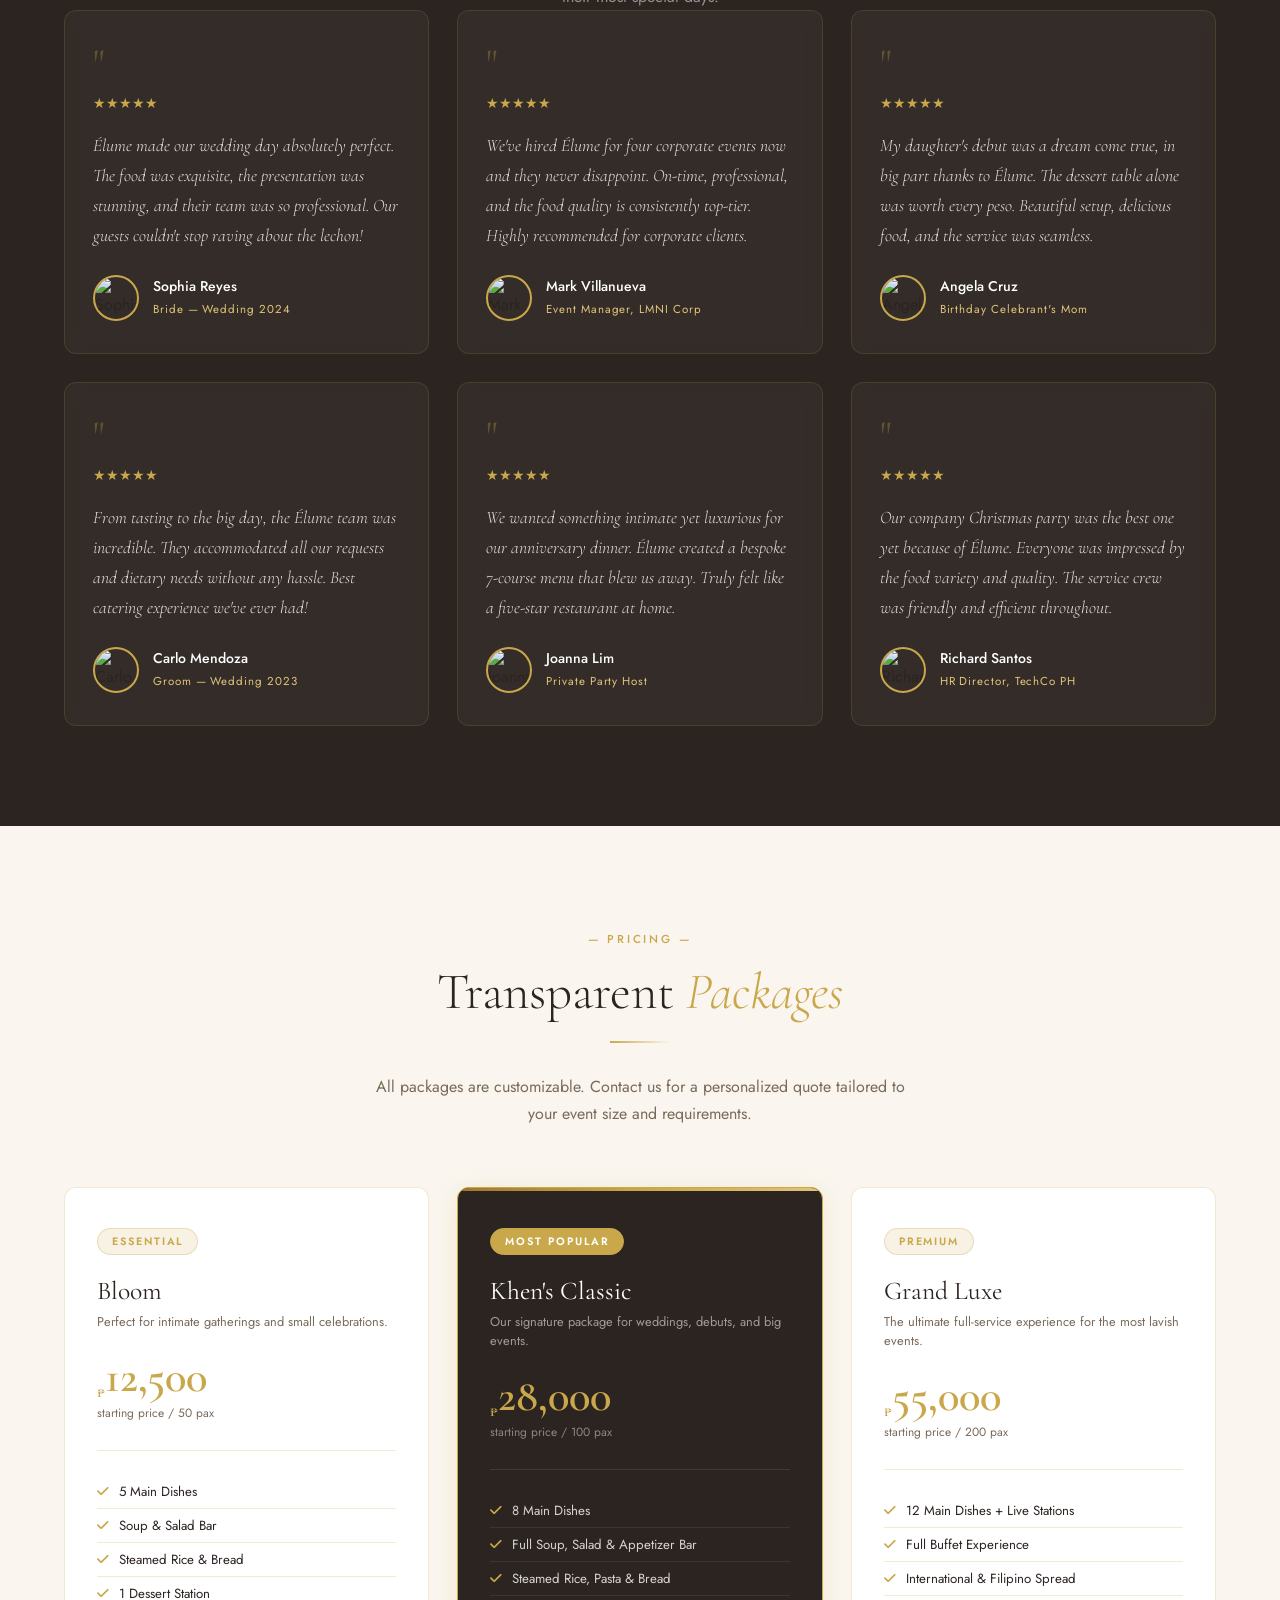
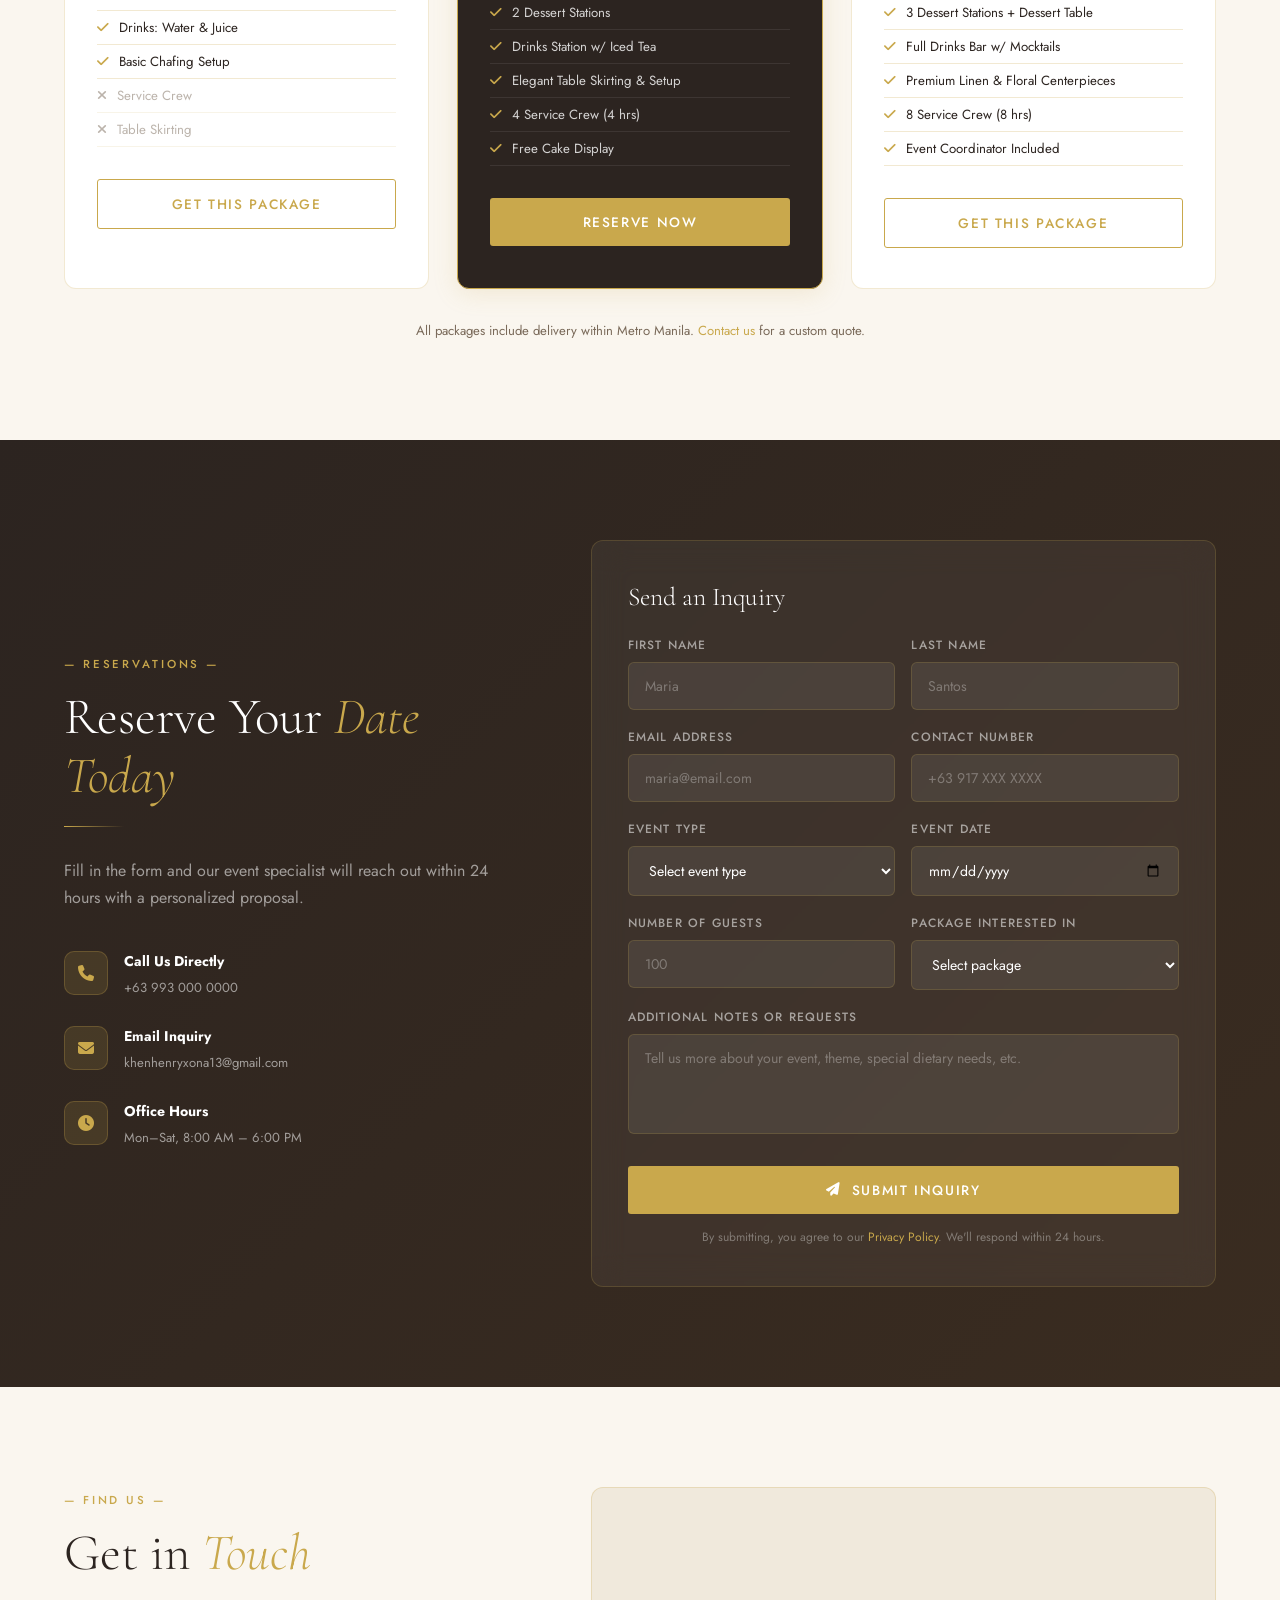
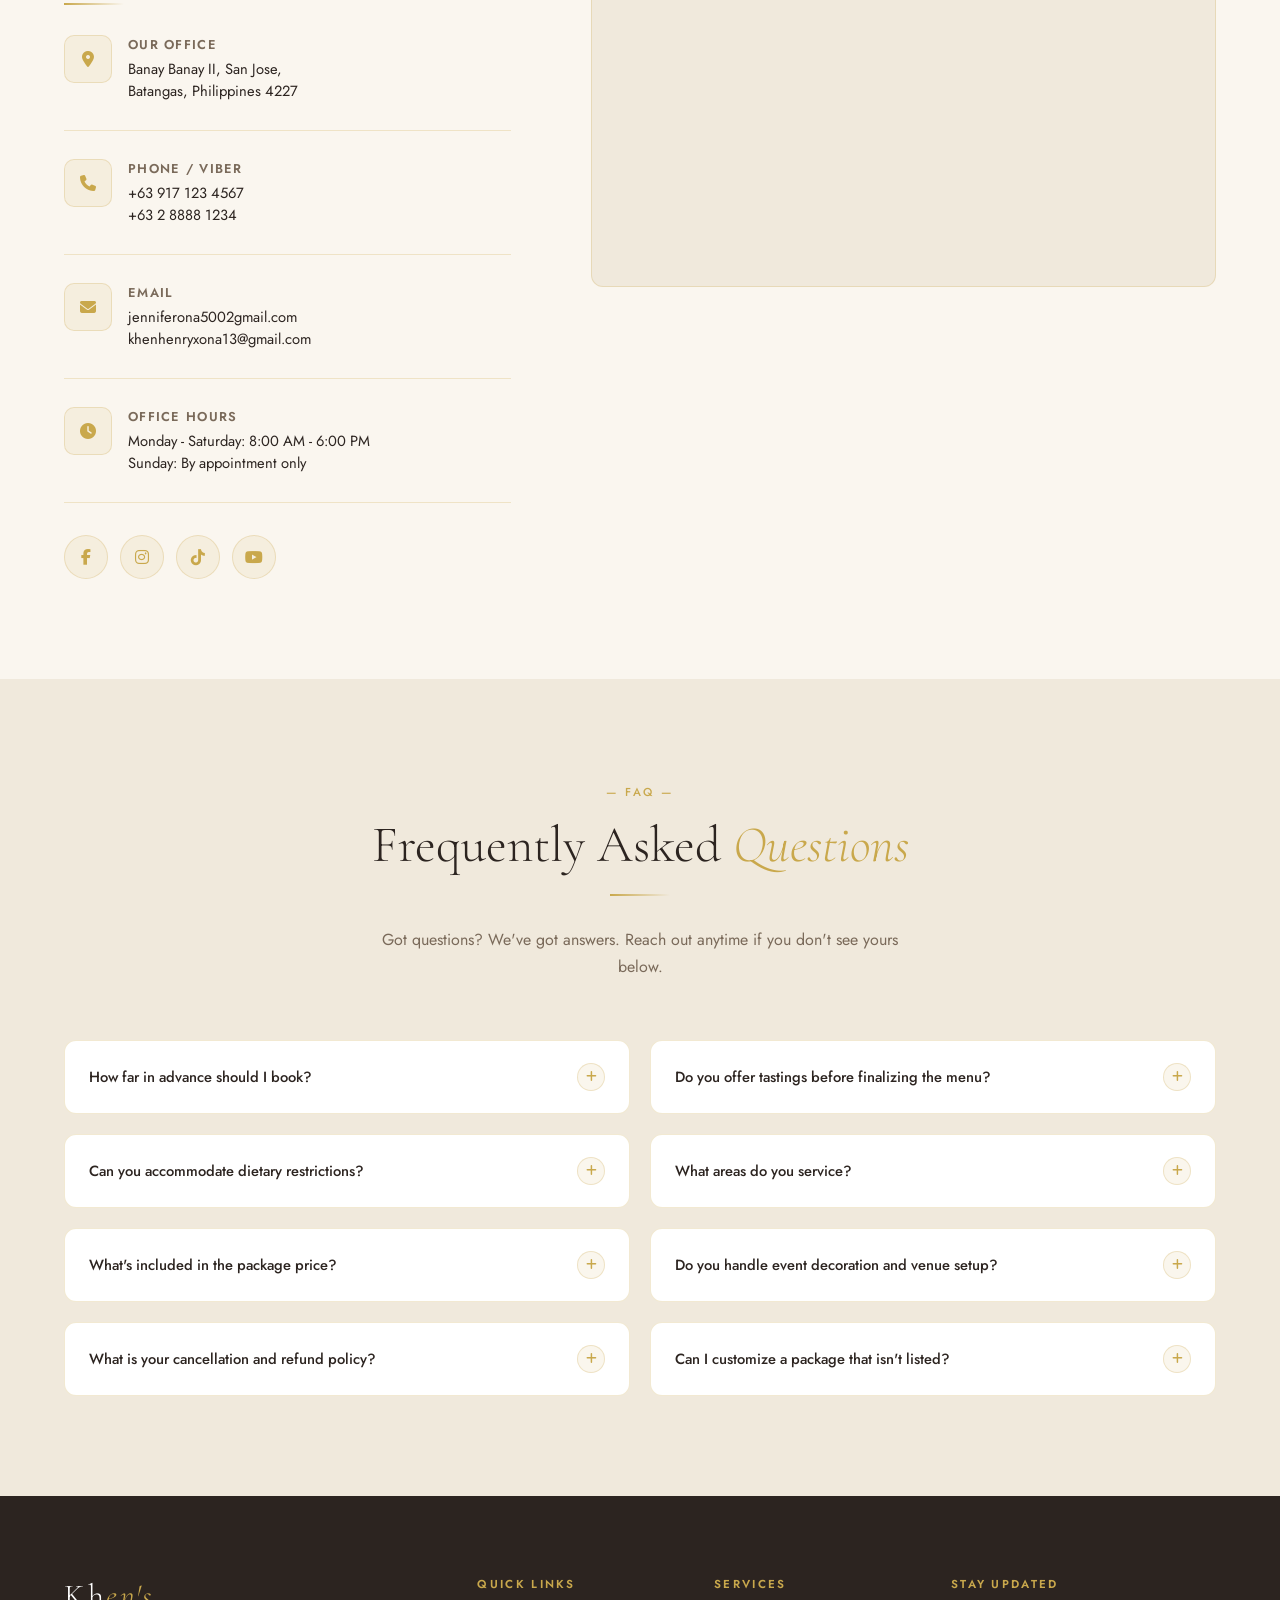
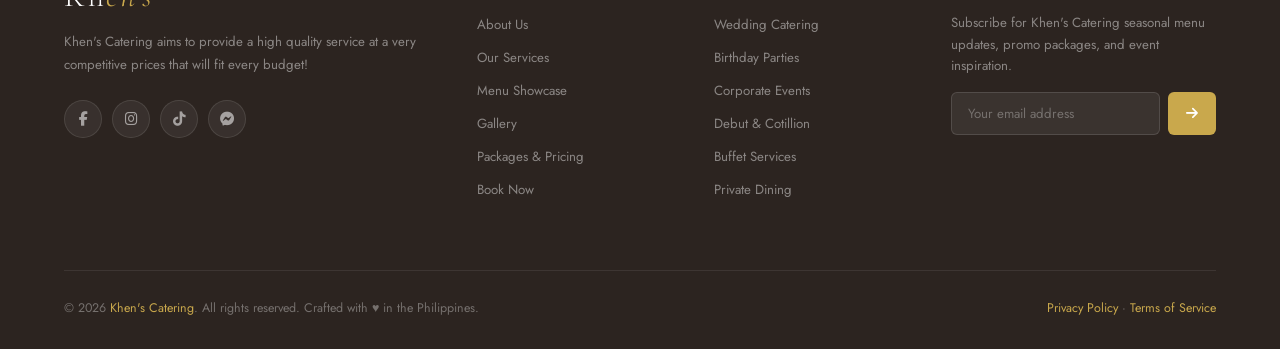
==== commit 3f810577: "Update index.html" ====
--- a/index.html
+++ b/index.html
@@ -2,7 +2,7 @@
 <html lang="en" data-theme="light">
 <head>
   <meta charset="UTF-8" />
-  <link rel="icon" sizes="32x32" href="icon.JPG">
+  <link rel="icon" sizes="32x32" href="">
   <meta name="viewport" content="width=device-width, initial-scale=1.0" />
   <meta name="description" content="khen's Catering aims to provide a high quality service at a very competitive prices that will fit every budget! "/>
   <meta name="keywords" content="catering, wedding catering, corporate events, buffet, debut catering, Manila catering, premium catering Philippines" />
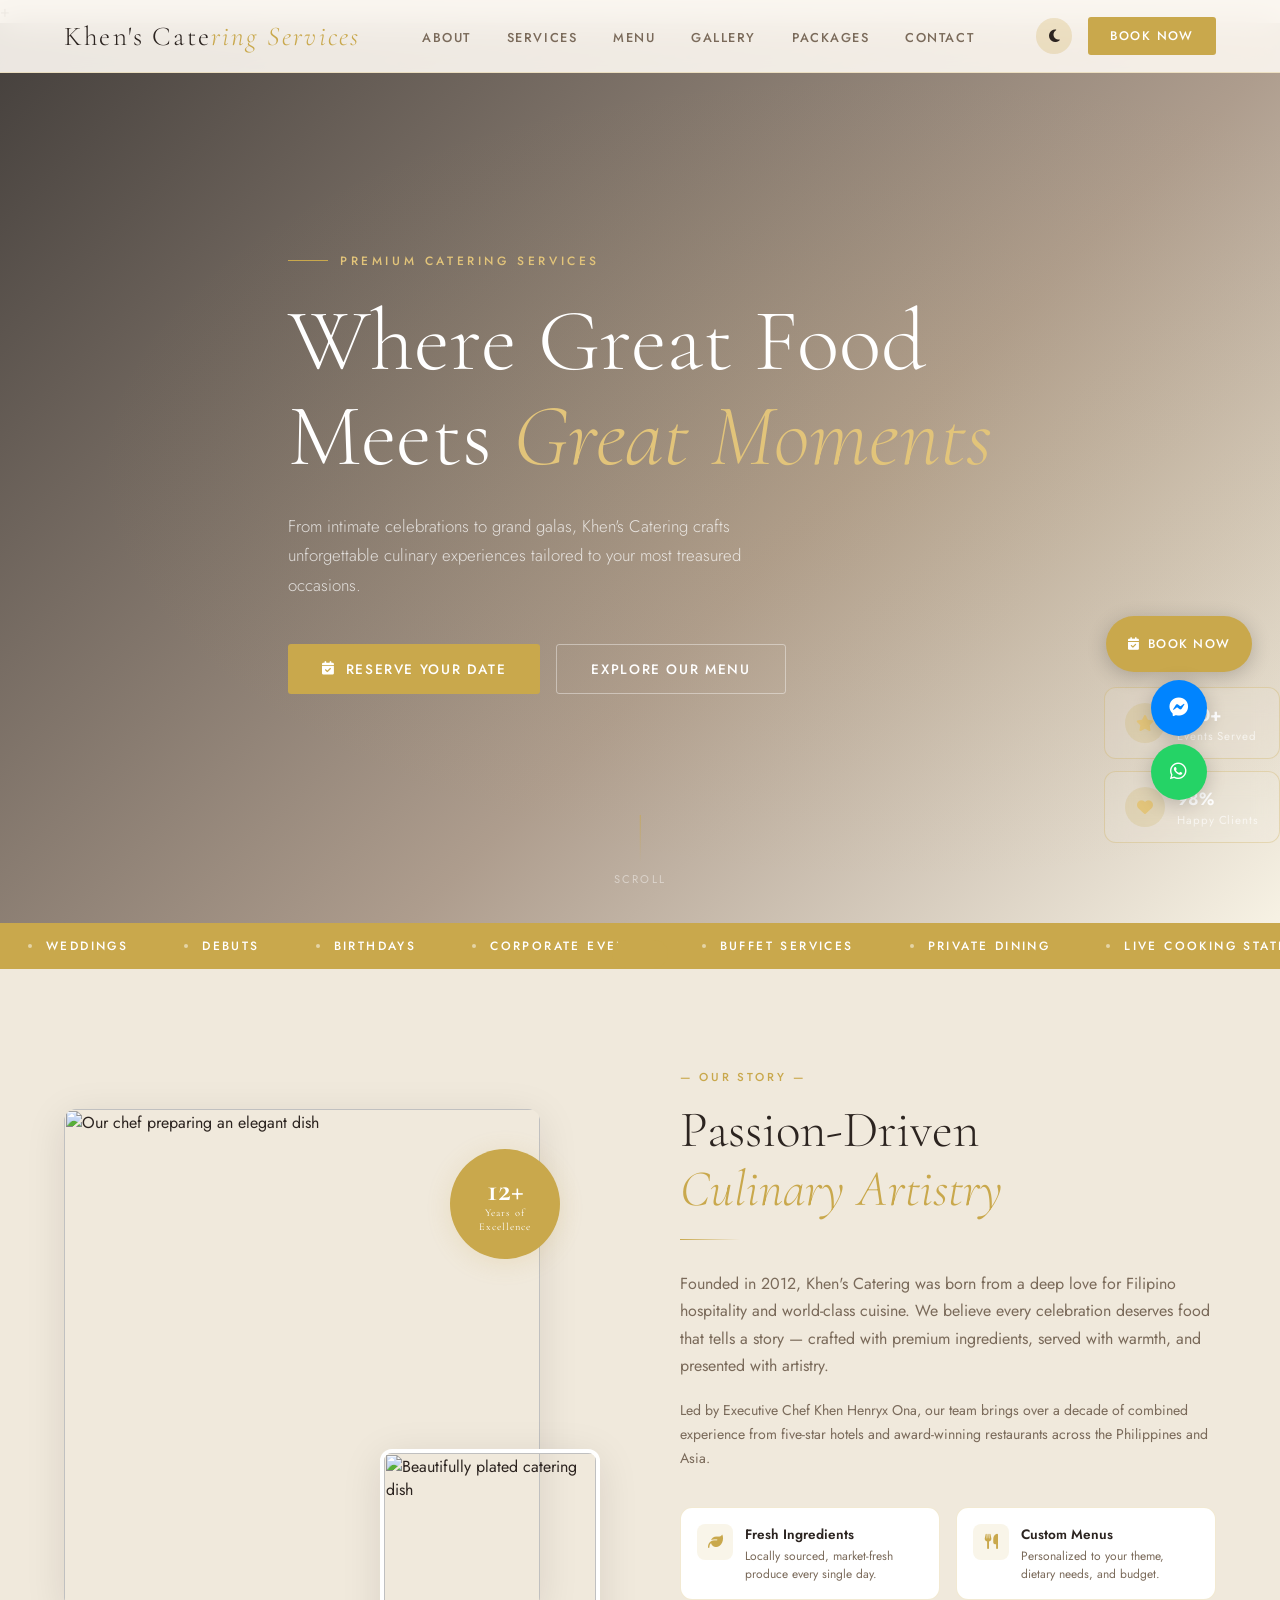
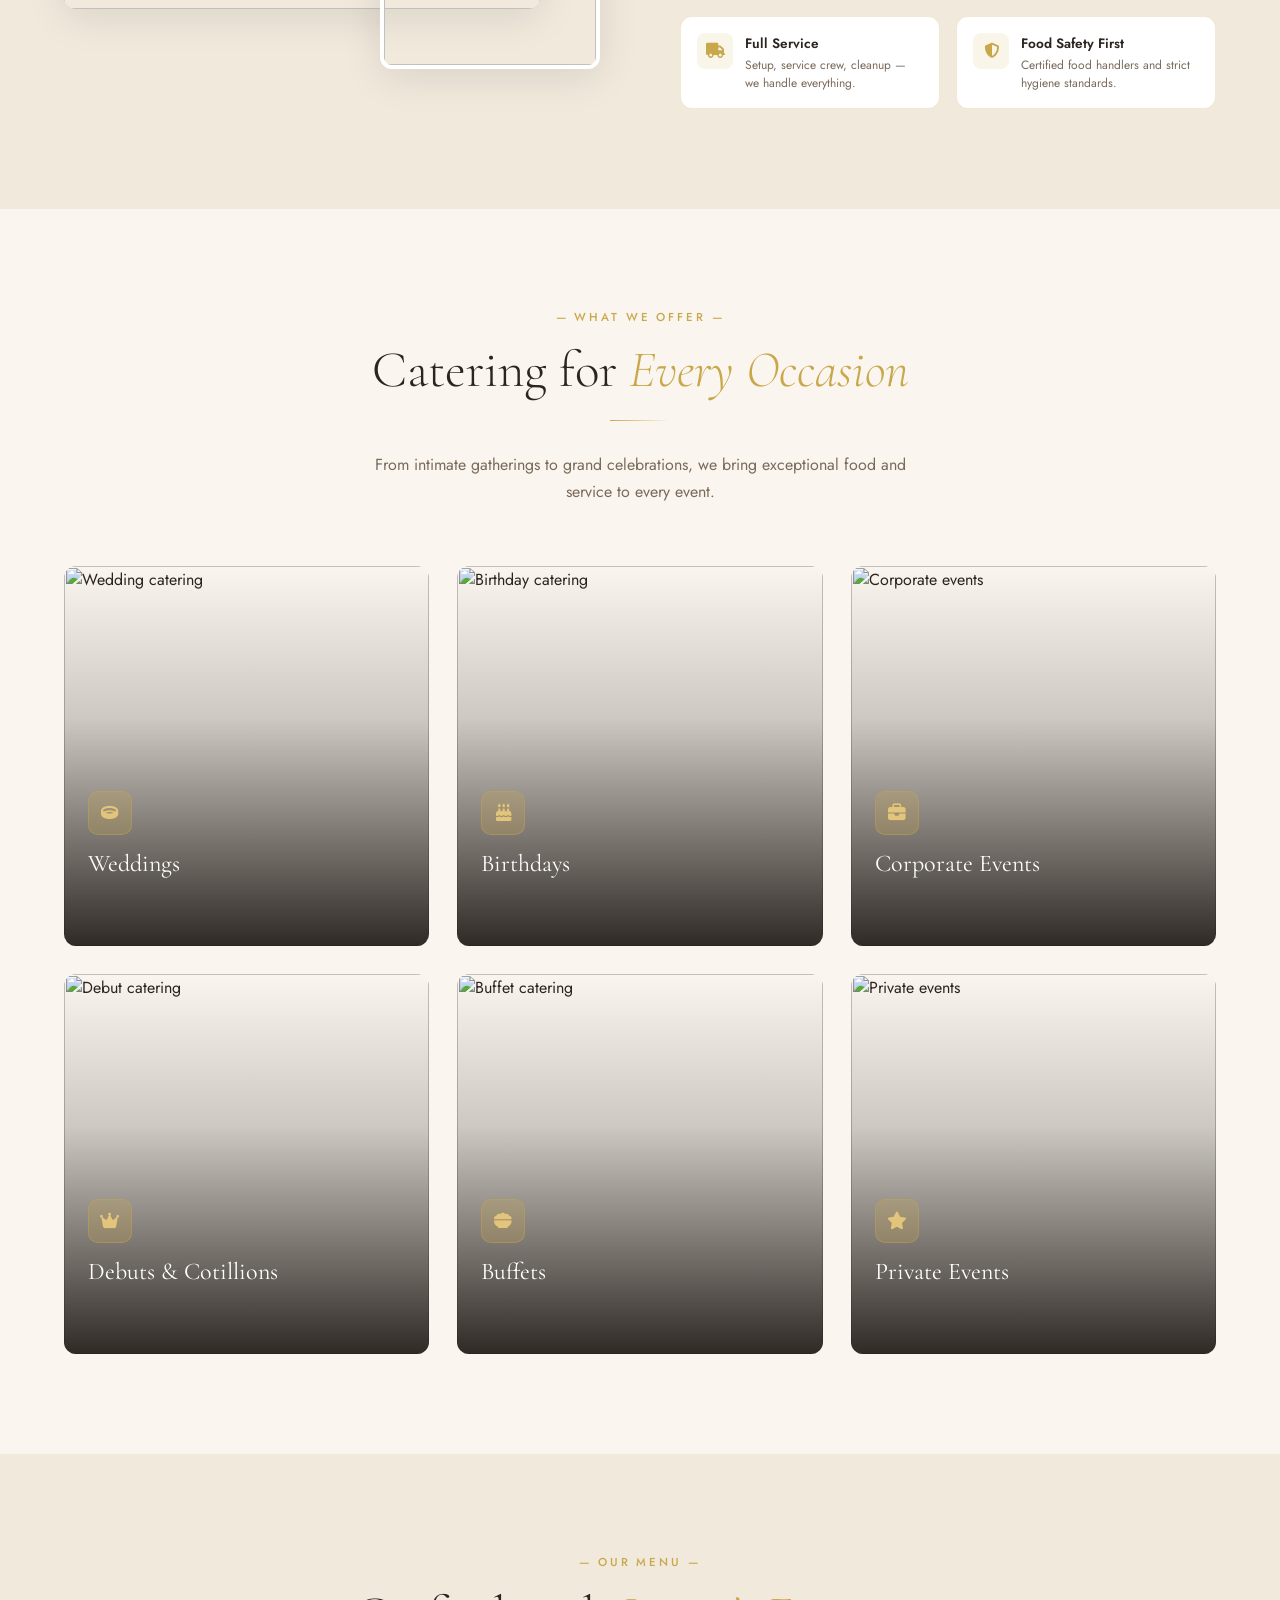
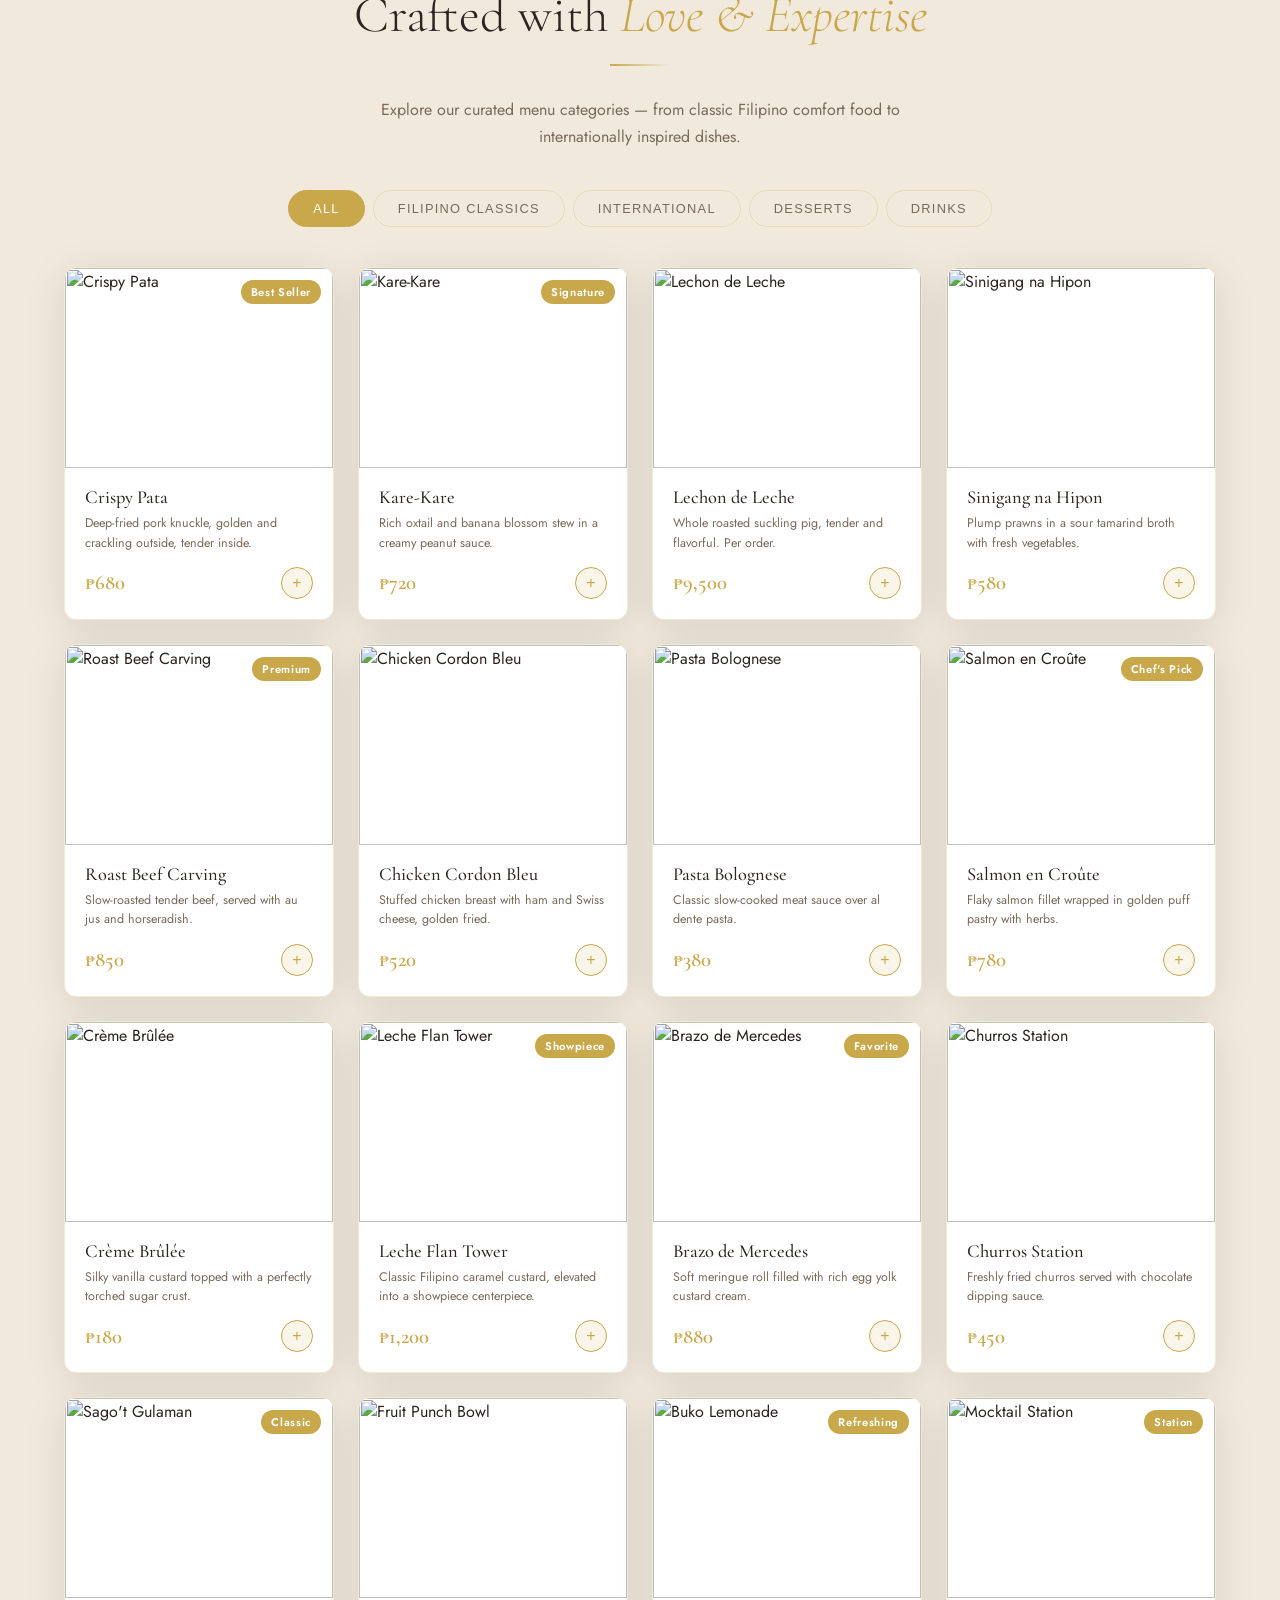
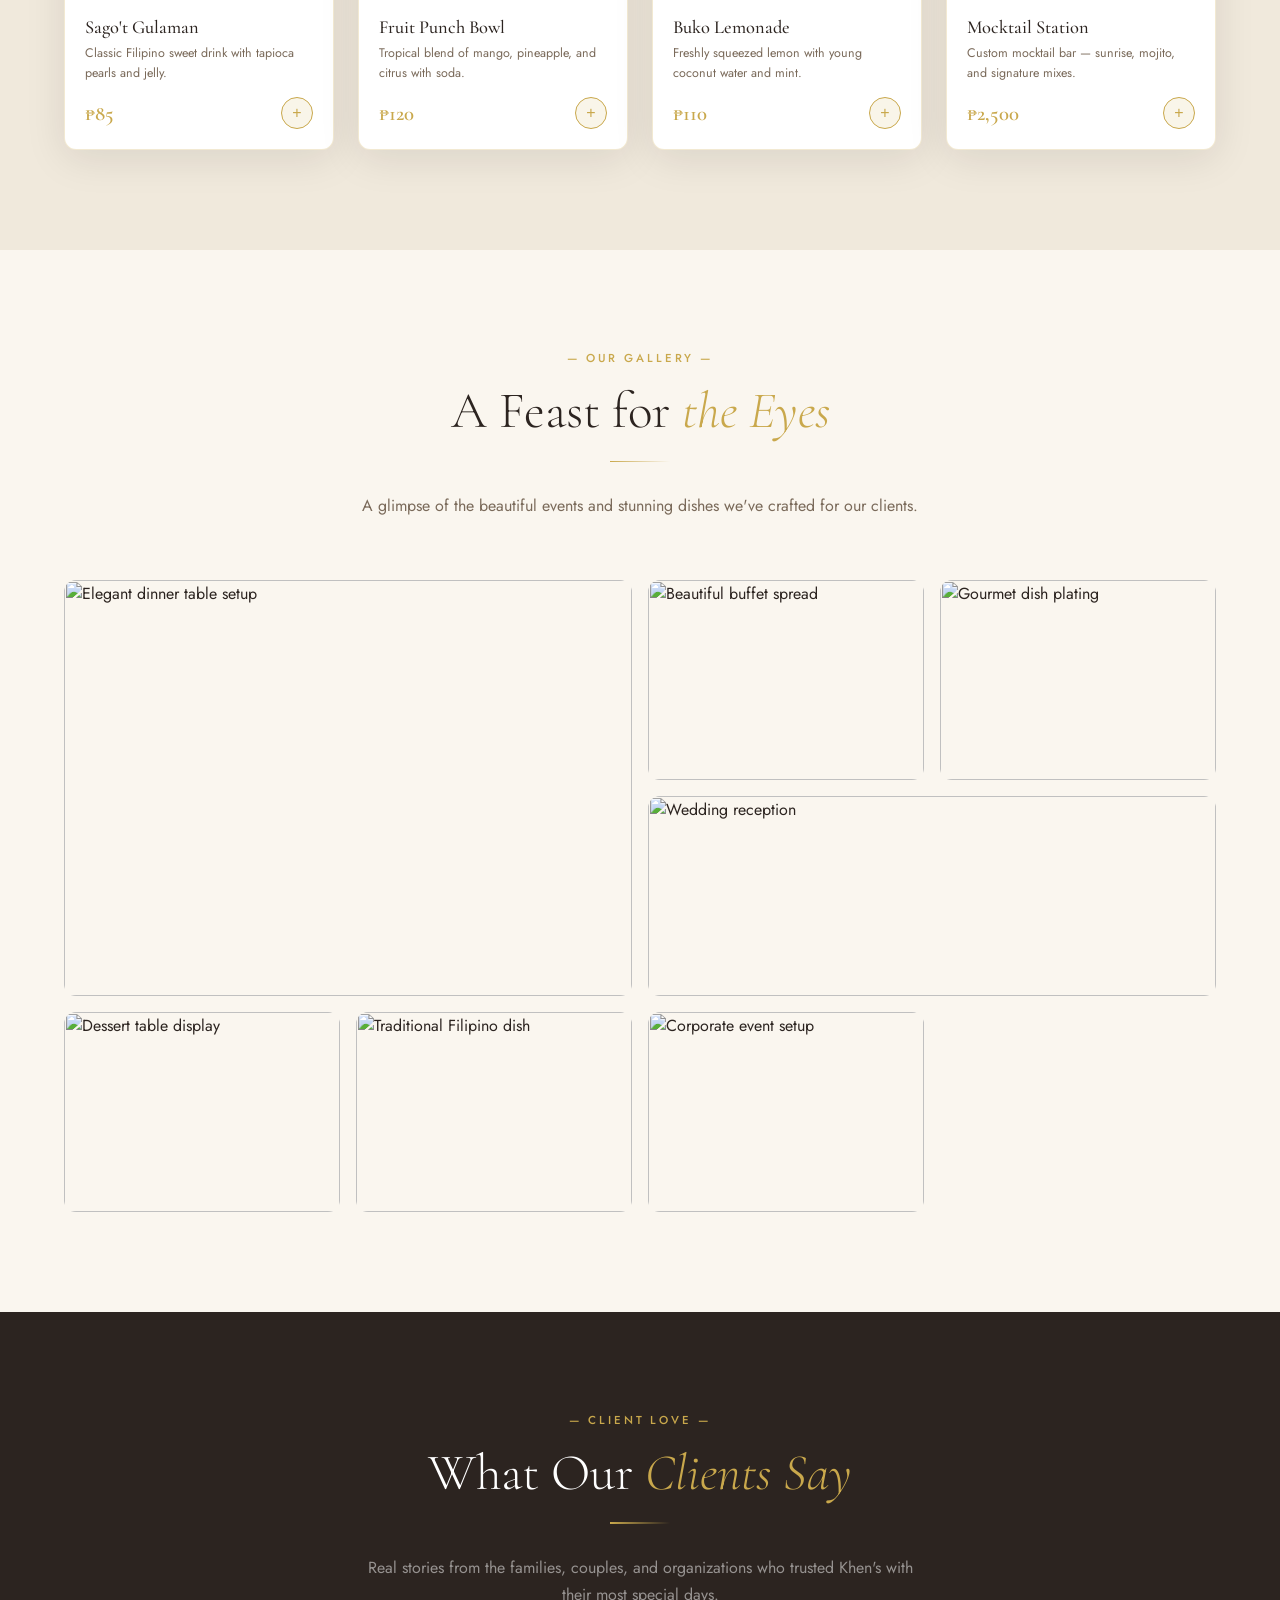
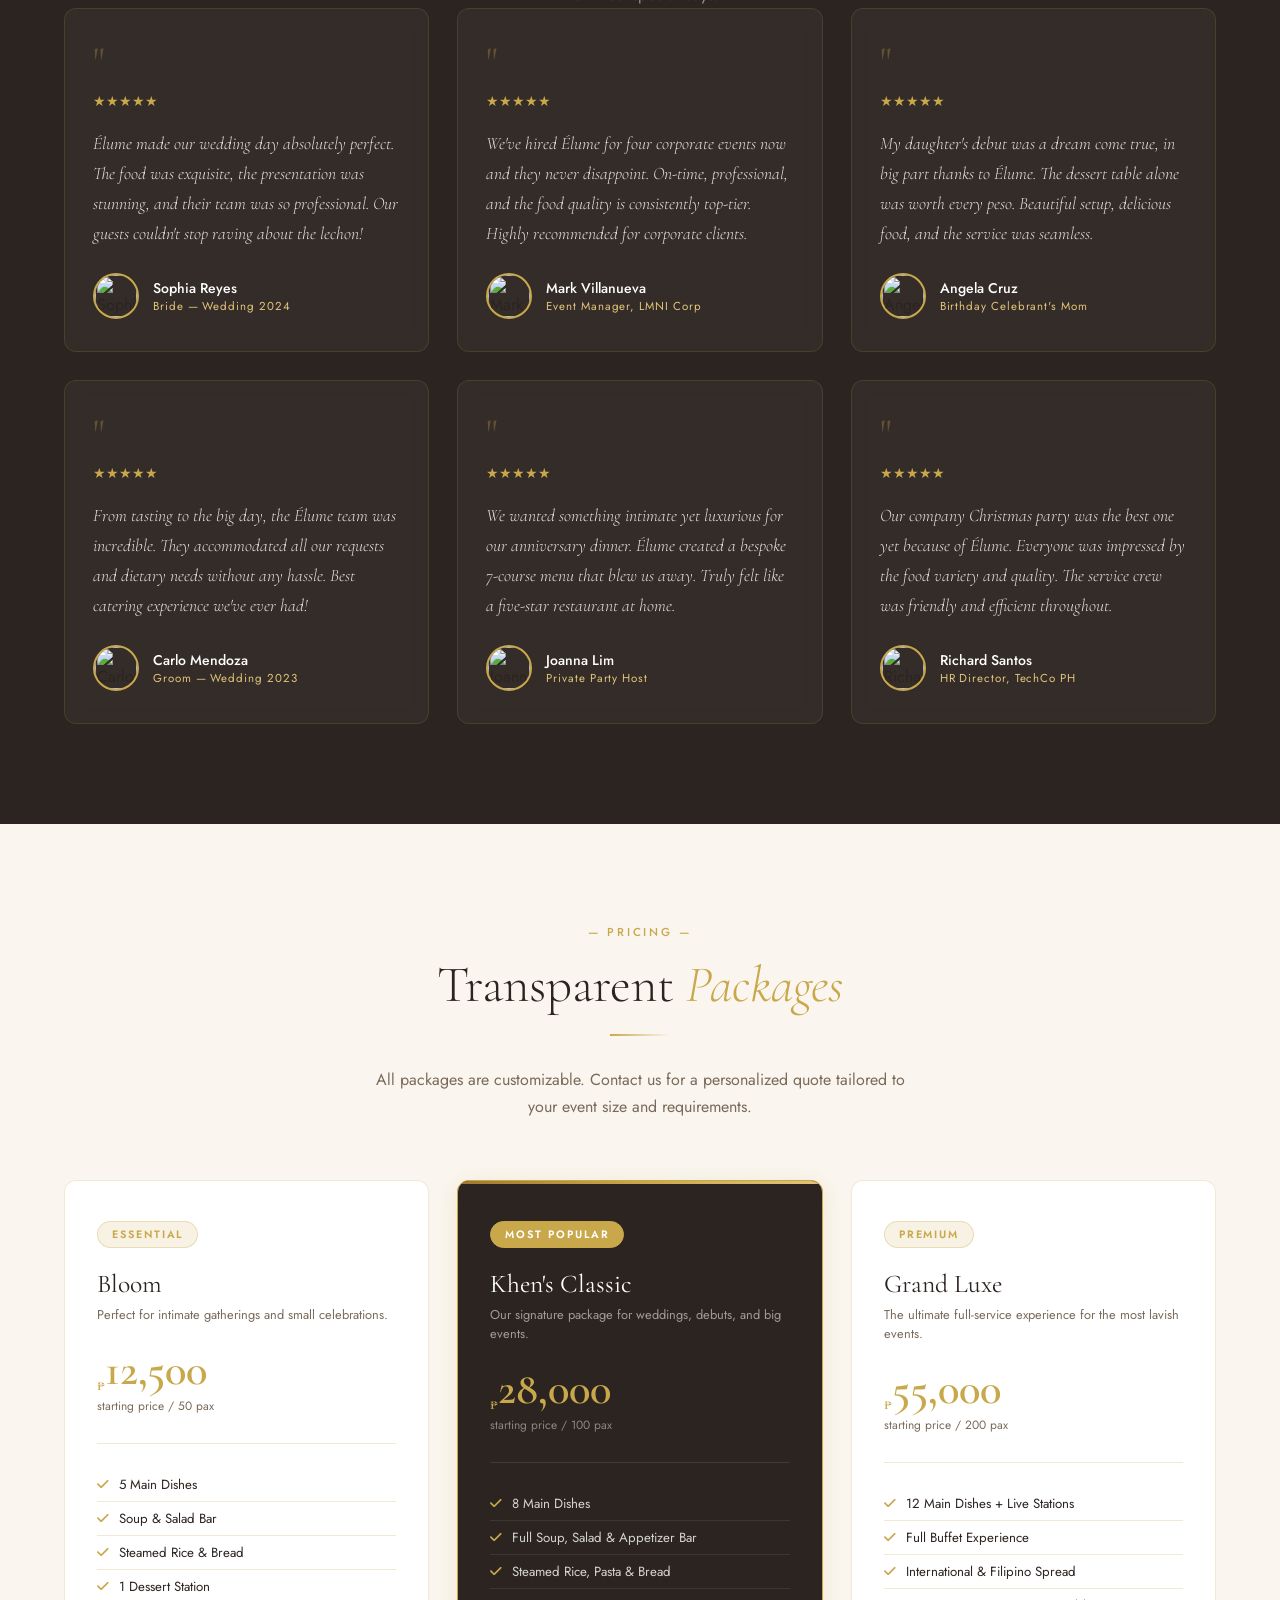
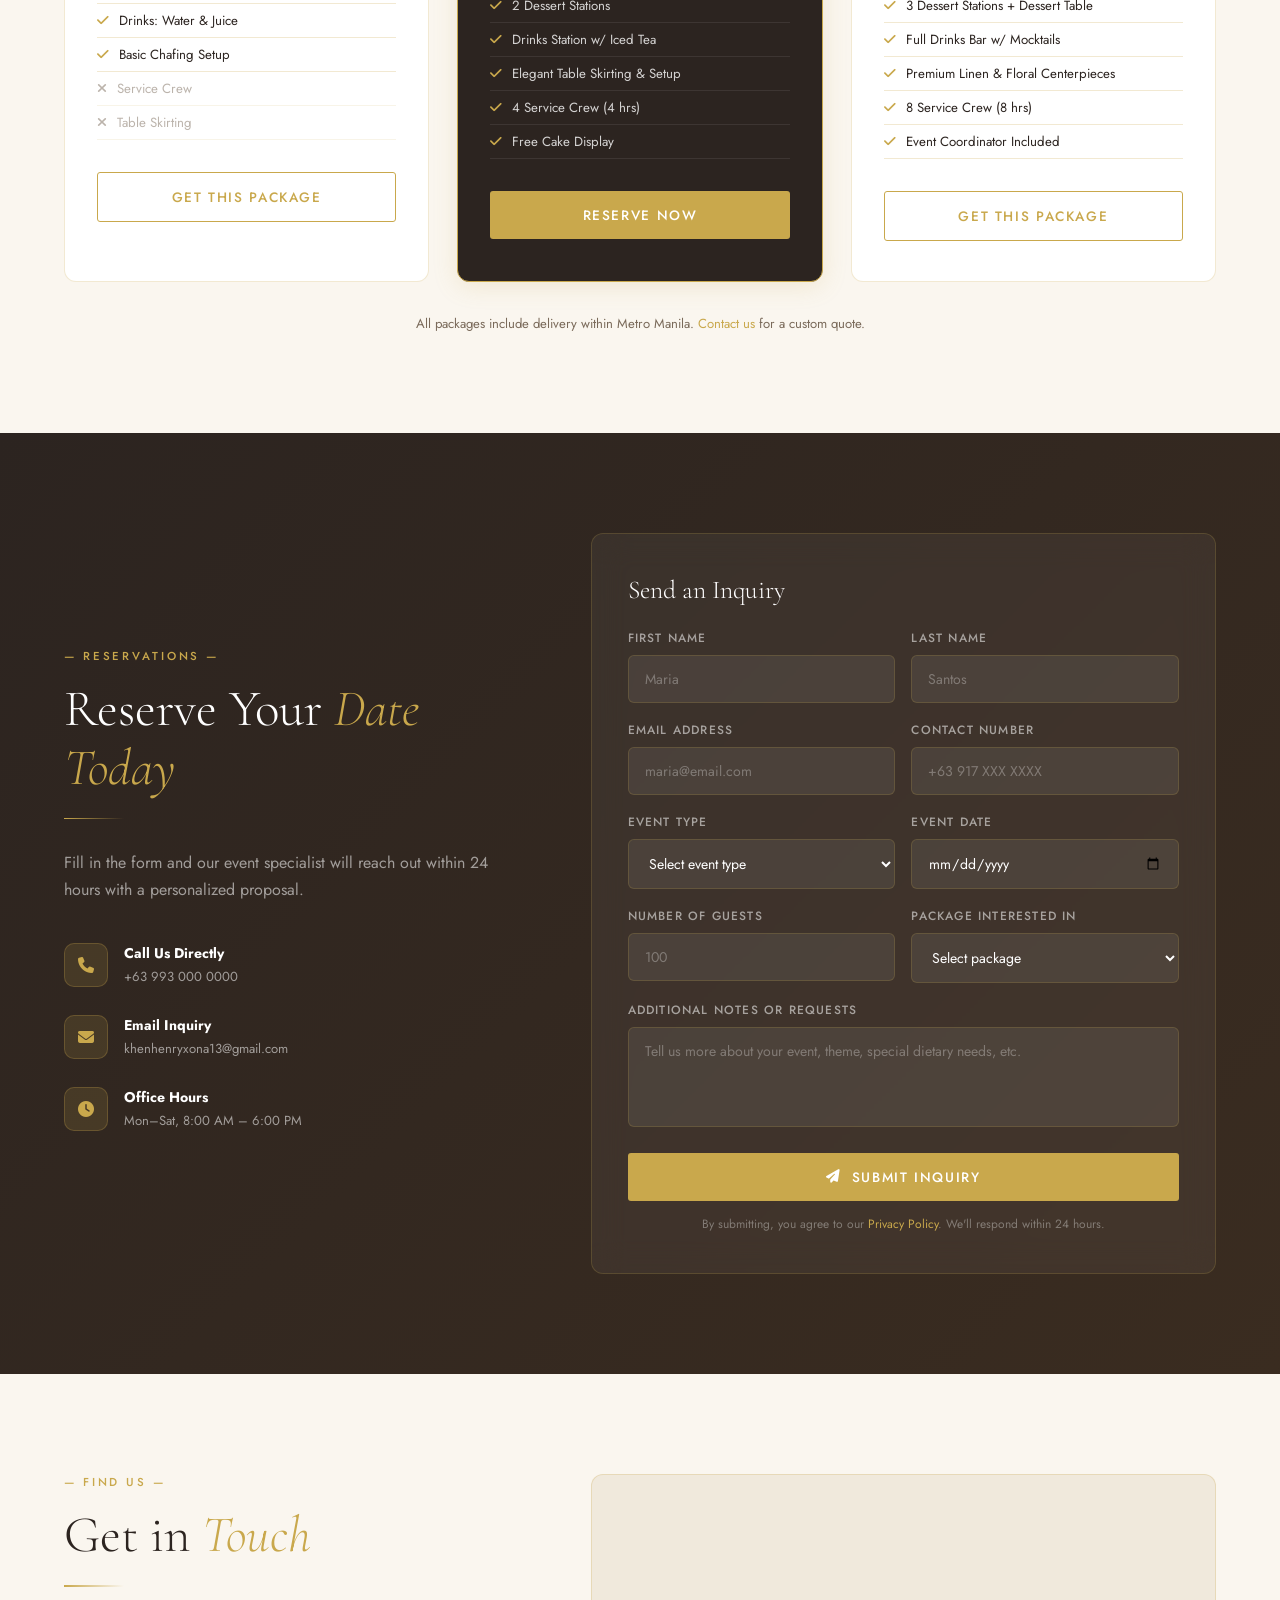
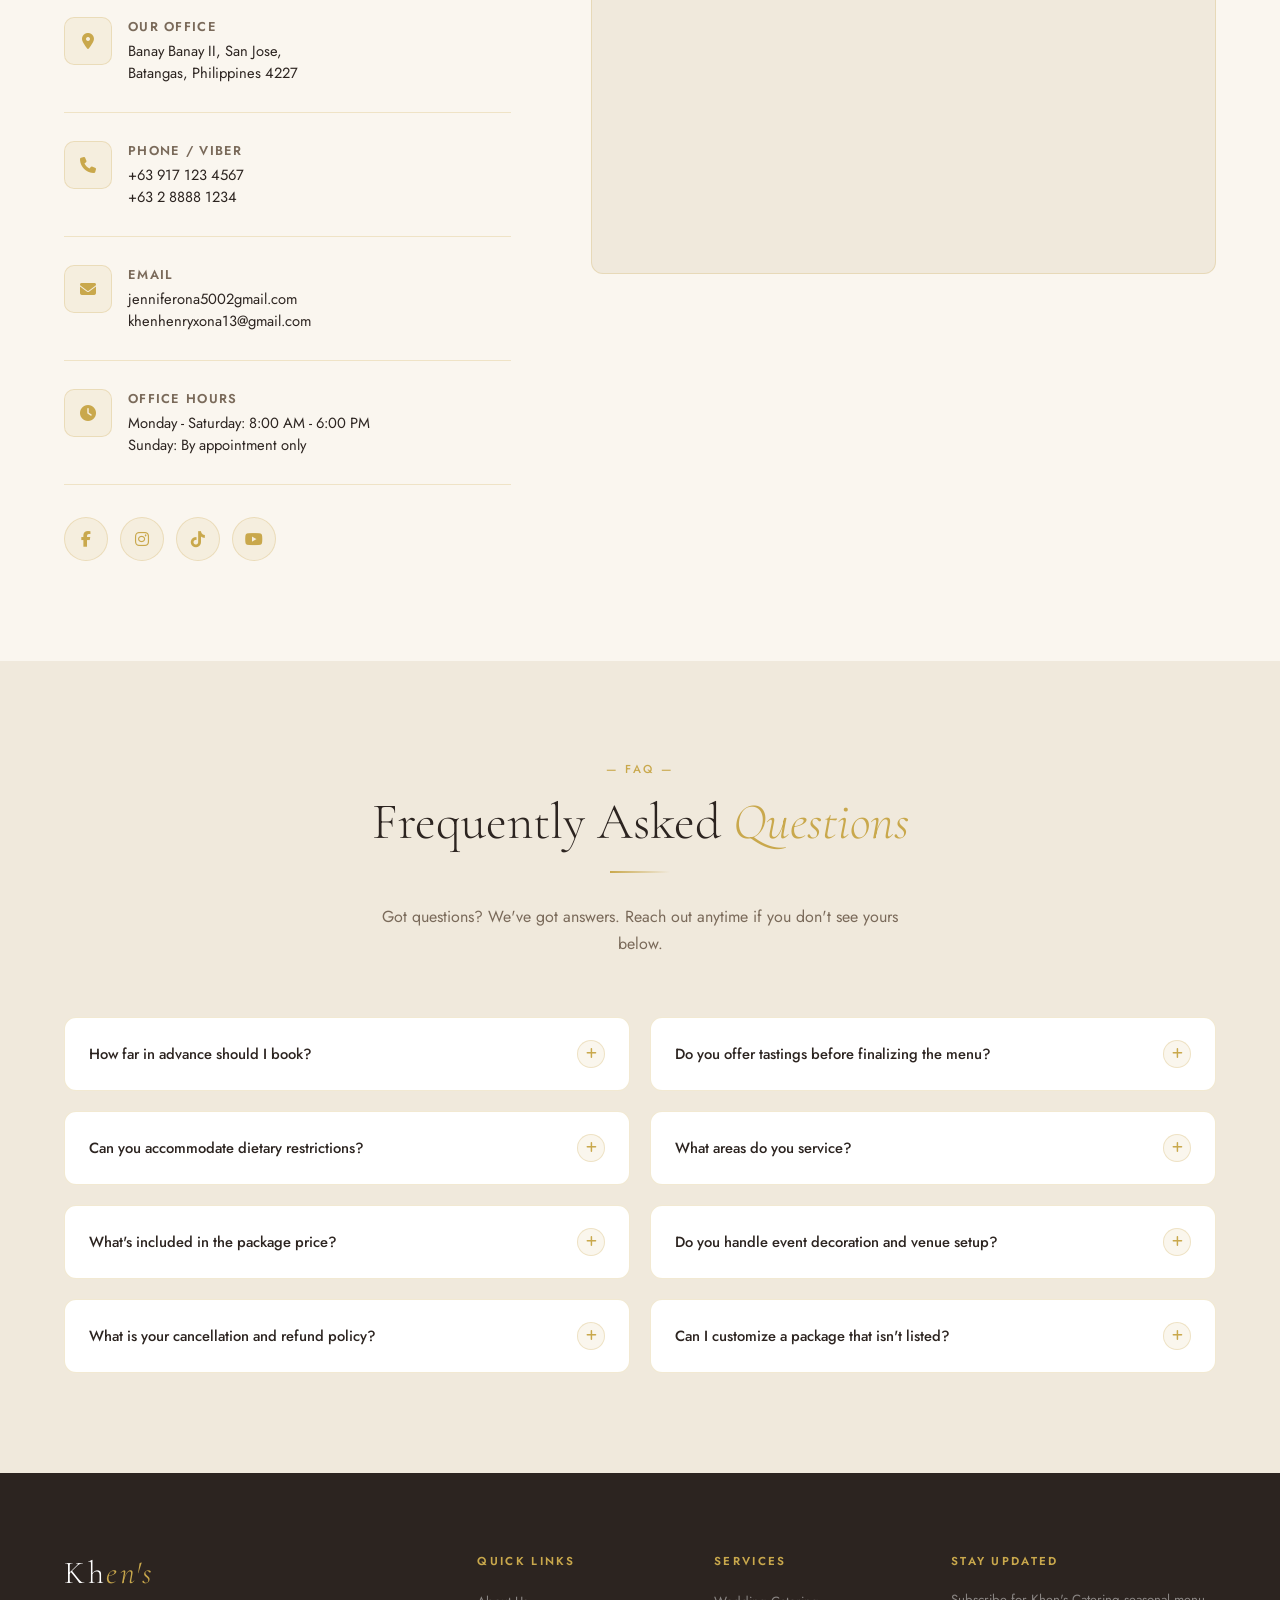
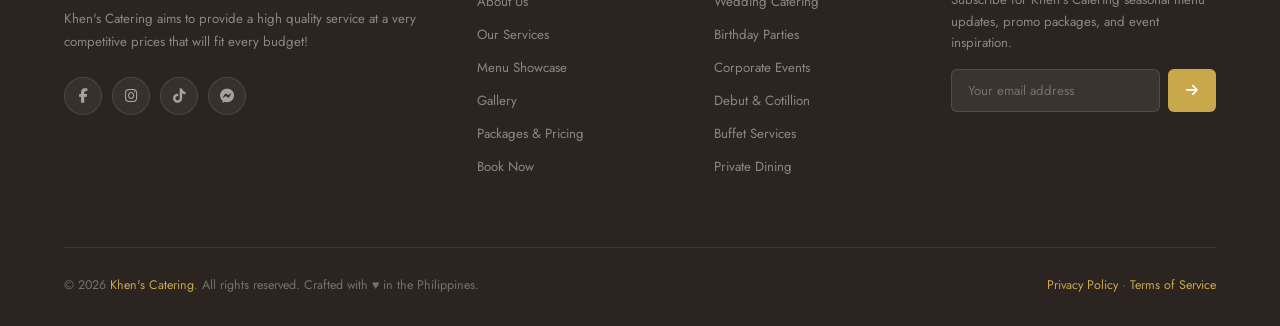
==== commit 45a85072: "Update index.html" ====
--- a/index.html
+++ b/index.html
@@ -1,4 +1,4 @@
-<!DOCTYPE html>
++<!DOCTYPE html>
 <html lang="en" data-theme="light">
 <head>
   <meta charset="UTF-8" />
@@ -470,7 +470,7 @@
           </div>
         </div>
         <div class="map-container reveal-right">
-         <iframe src="https://www.google.com/maps/embed?pb=!1m18!1m12!1m3!1d21284.605500856916!2d121.09511200746714!3d13.90639253109791!2m3!1f0!2f0!3f0!3m2!1i1024!2i768!4f13.1!3m3!1m2!1s0x33bd13e7f0118943%3A0x24c0ec3870d30c59!2sAurelio&#39;s%20Catering%20%26%20Food%20Services!5e0!3m2!1sfil!2sph!4v1778564990976!5m2!1sfil!2sph" width="600" height="450" style="border:0;" allowfullscreen="" loading="lazy" referrerpolicy="no-referrer-when-downgrade"></iframe>
+         <iframe src="https://www.google.com/maps/embed?pb=!1m17!1m12!1m3!1d242.04830549574143!2d121.1037969861695!3d13.912518936852884!2m3!1f0!2f0!3f0!3m2!1i1024!2i768!4f13.1!3m2!1m1!2s!5e0!3m2!1sfil!2sph!4v1779196513063!5m2!1sfil!2sph" width="600" height="450" style="border:0;" allowfullscreen="" loading="lazy" referrerpolicy="no-referrer-when-downgrade"></iframe>
       </div>
     </div>
   </section>
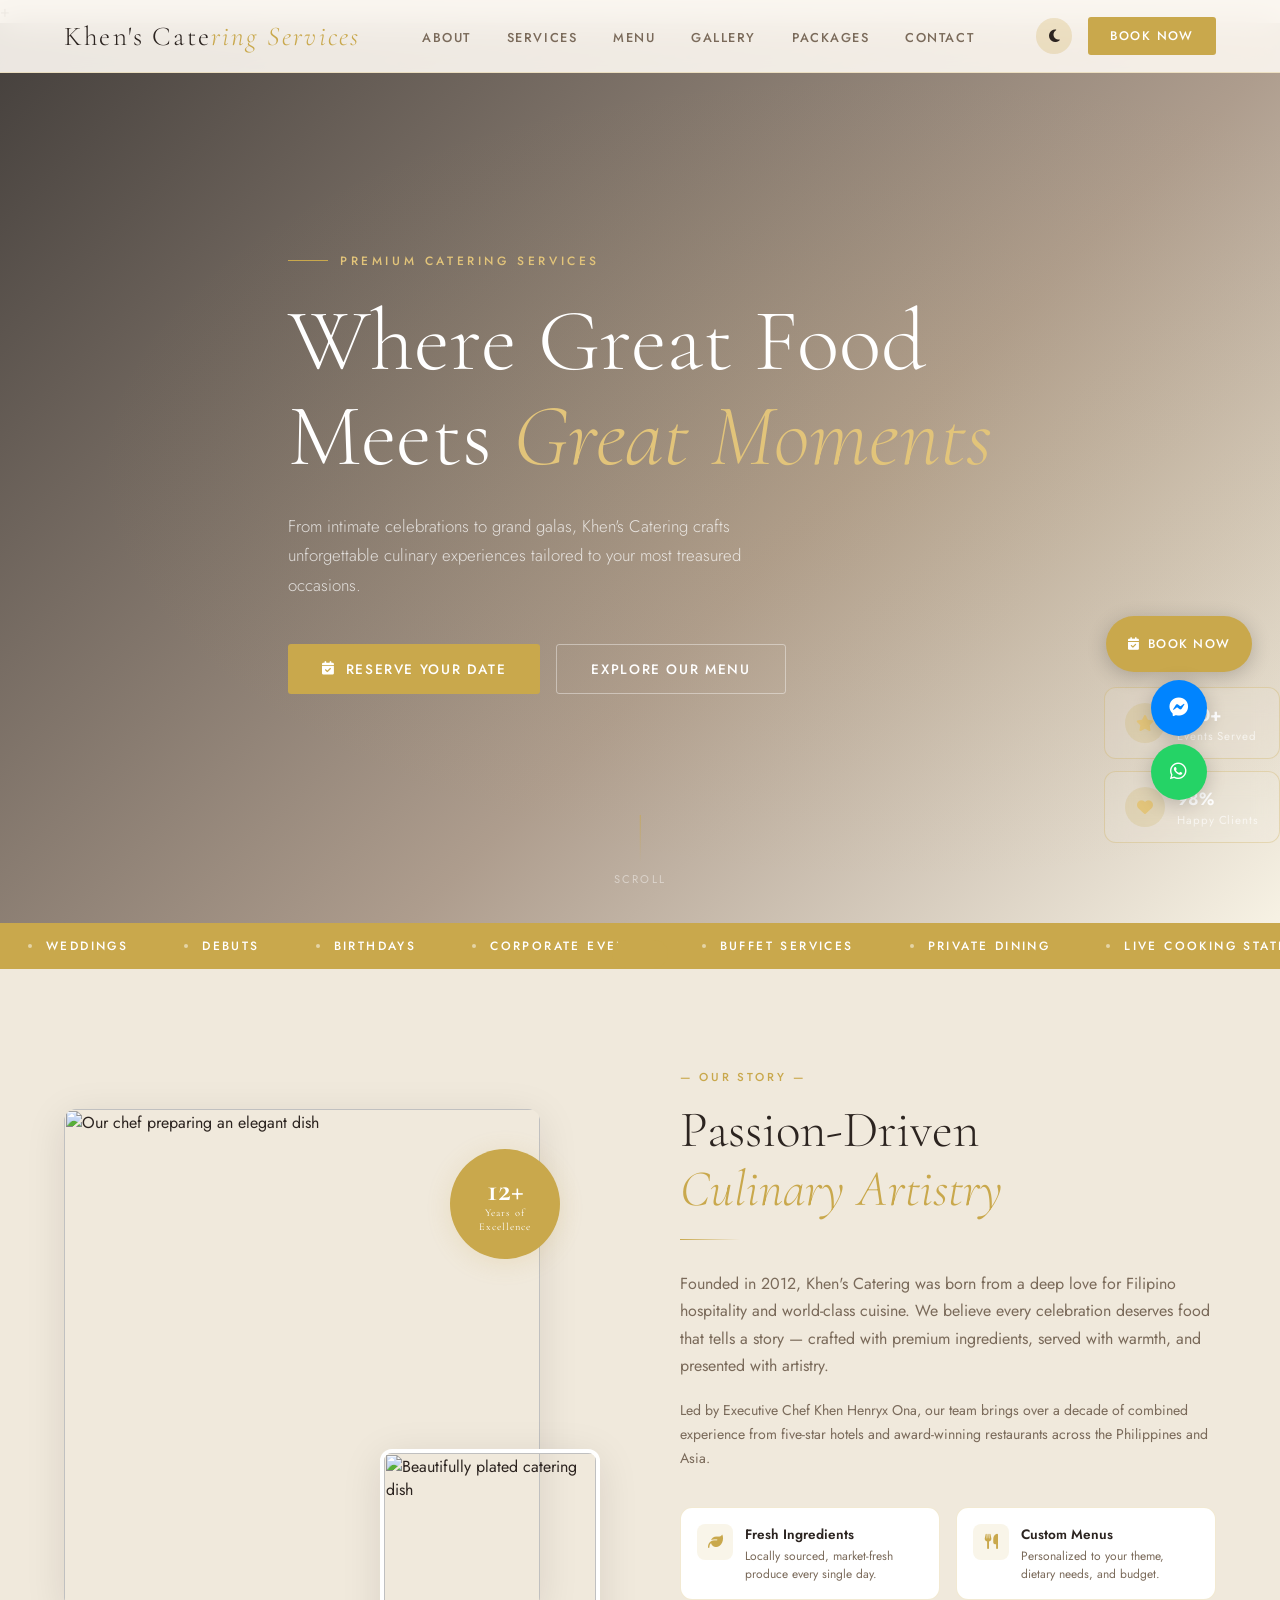
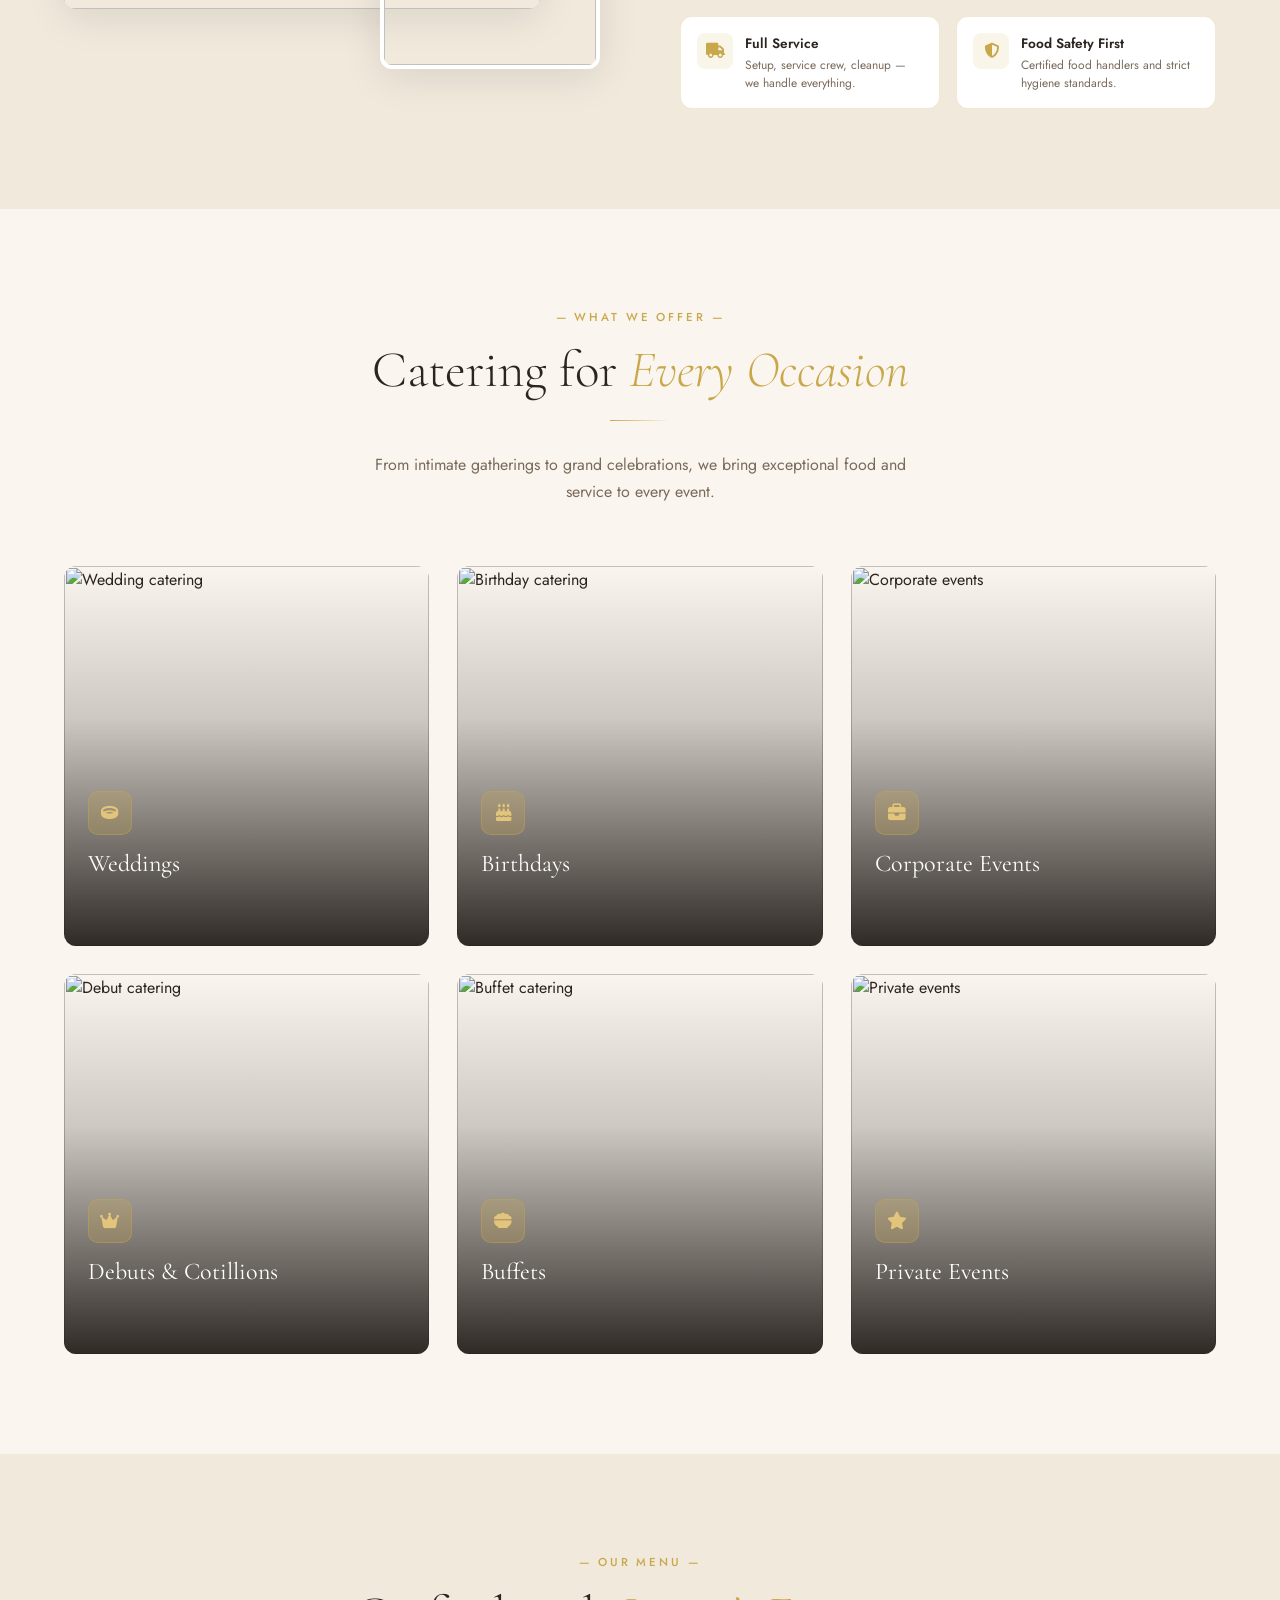
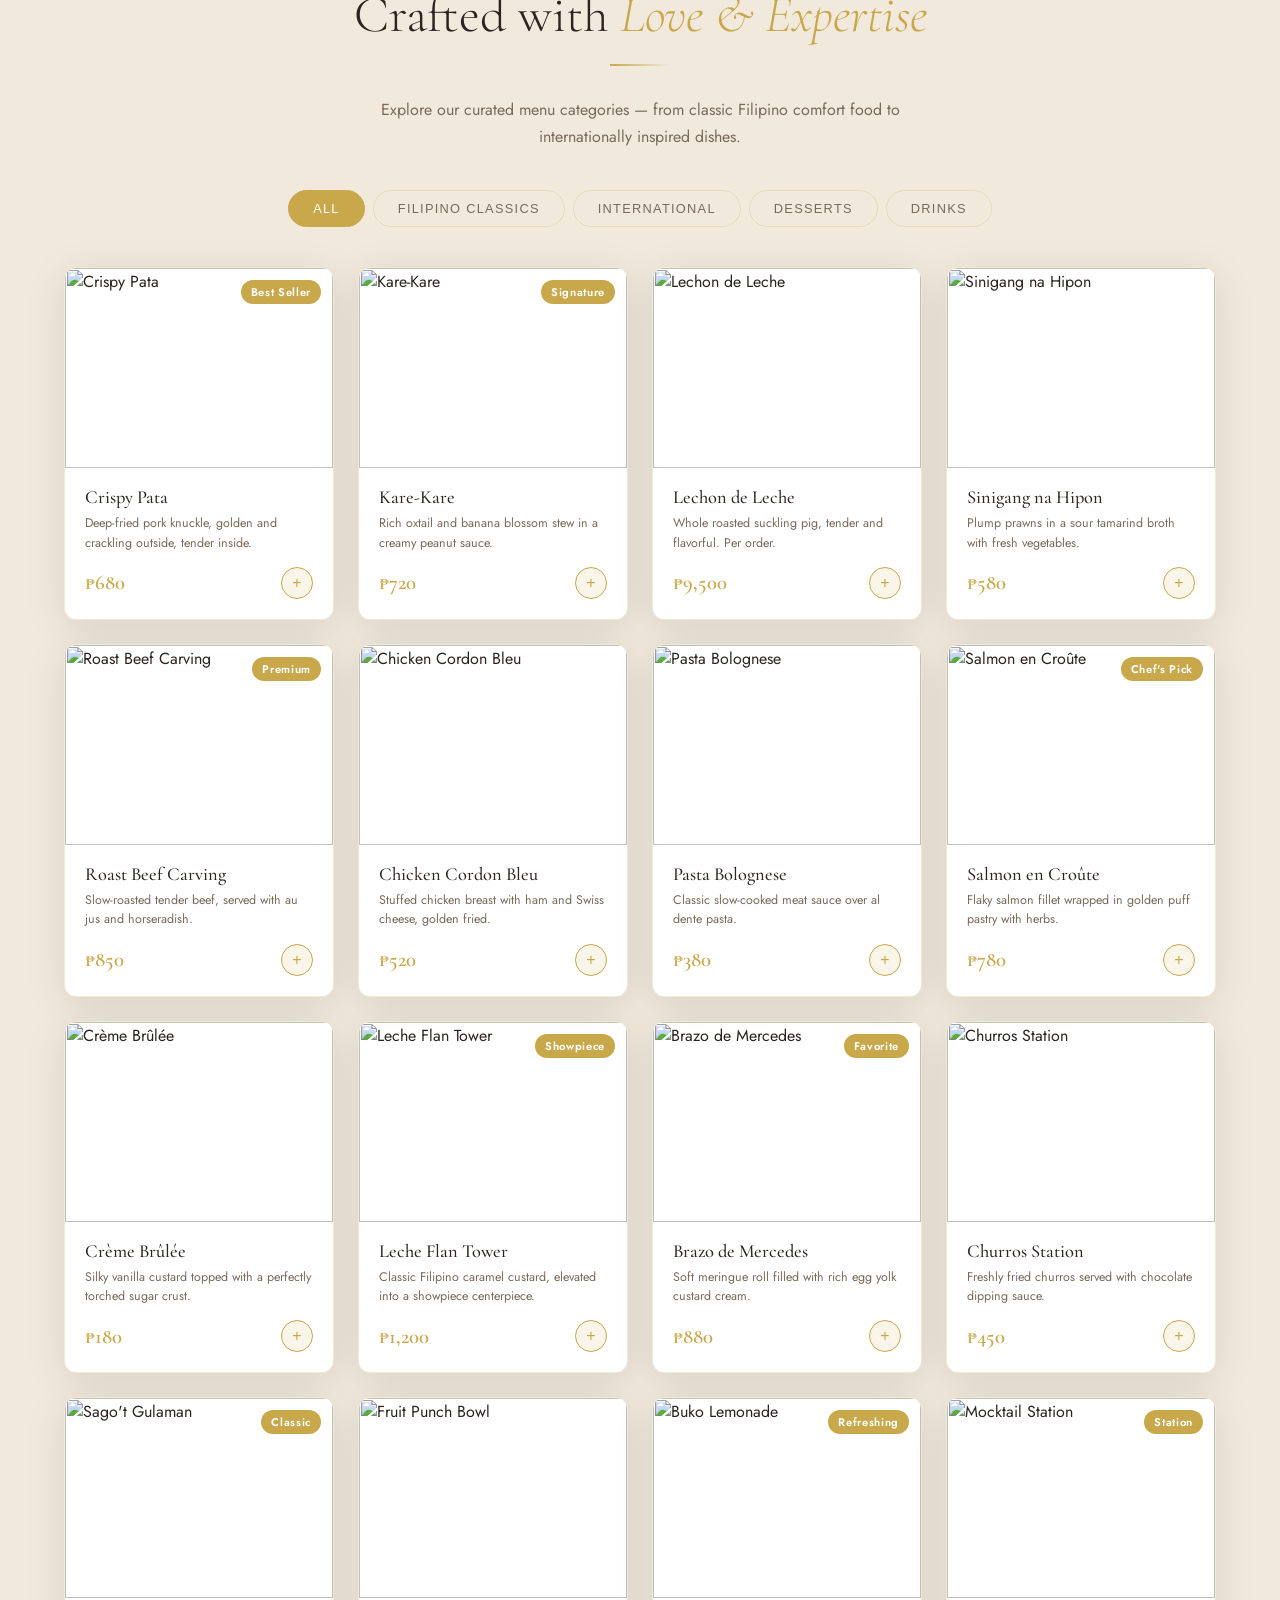
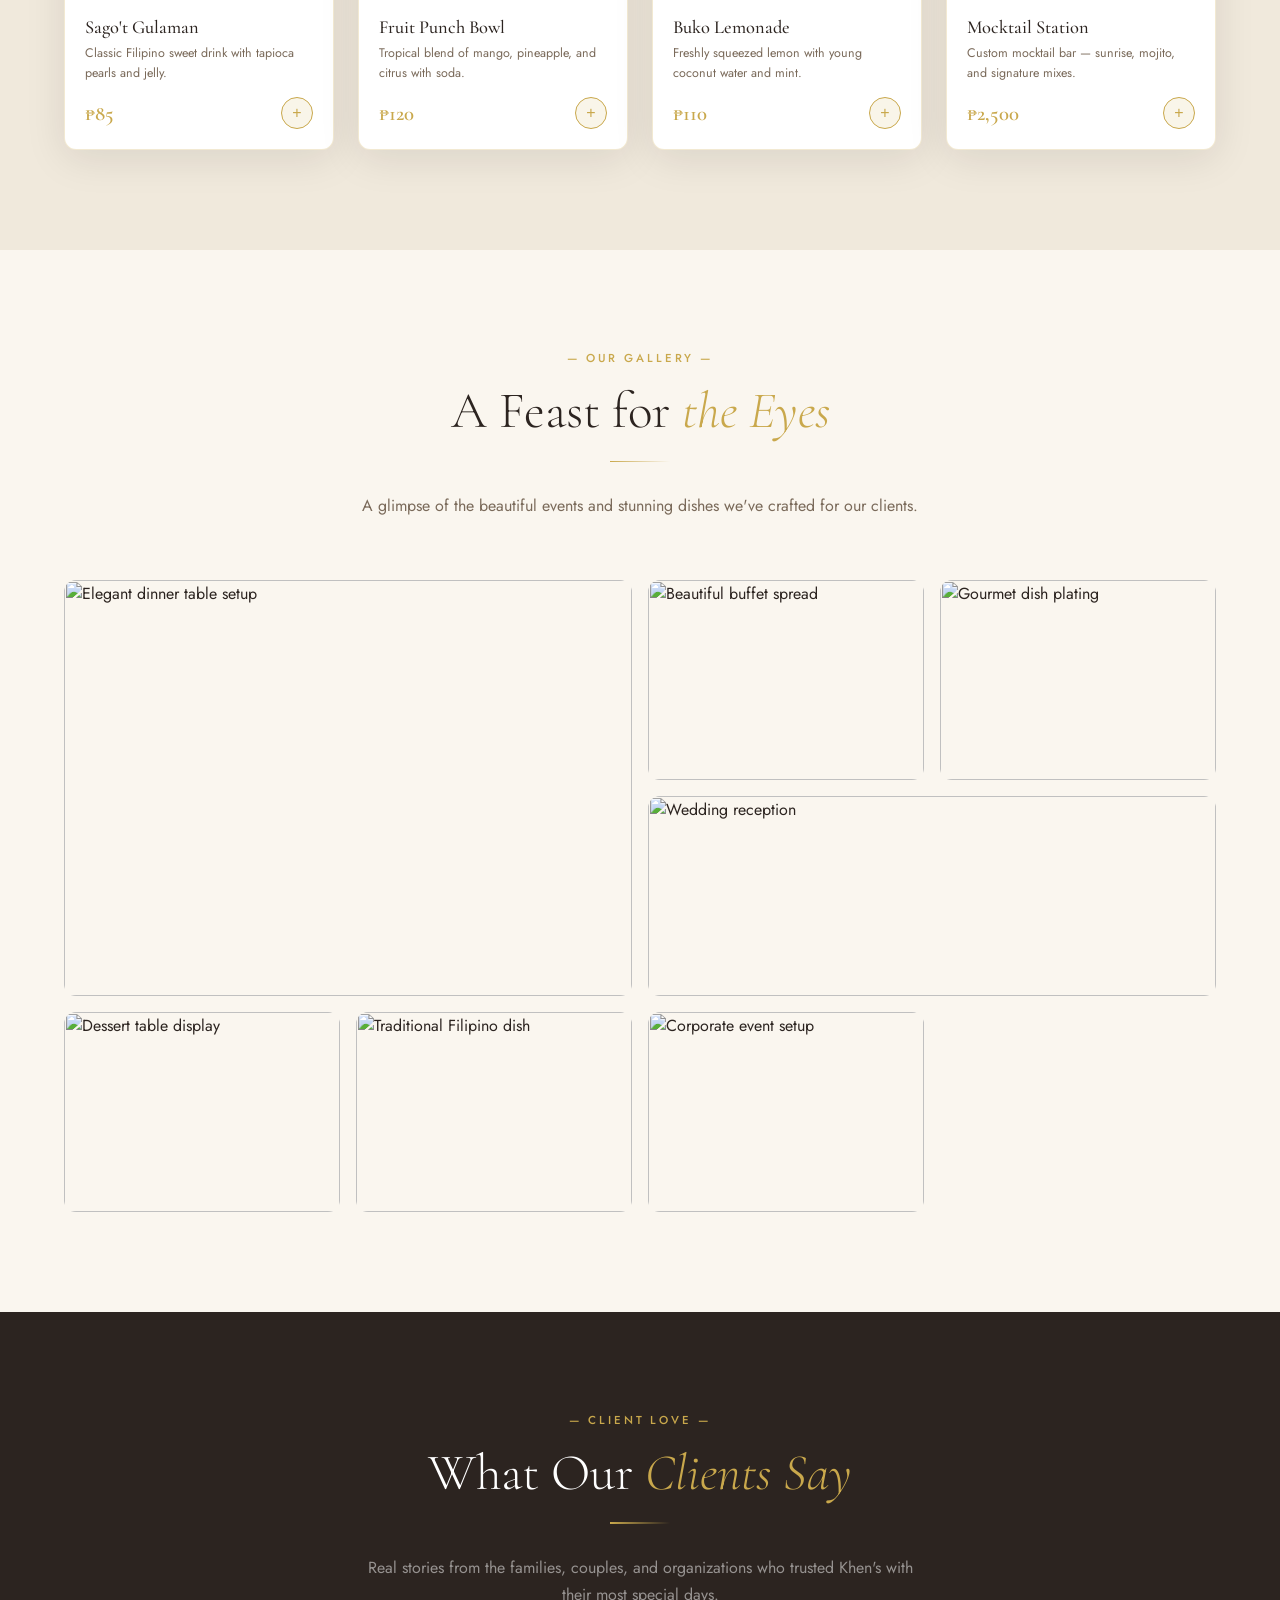
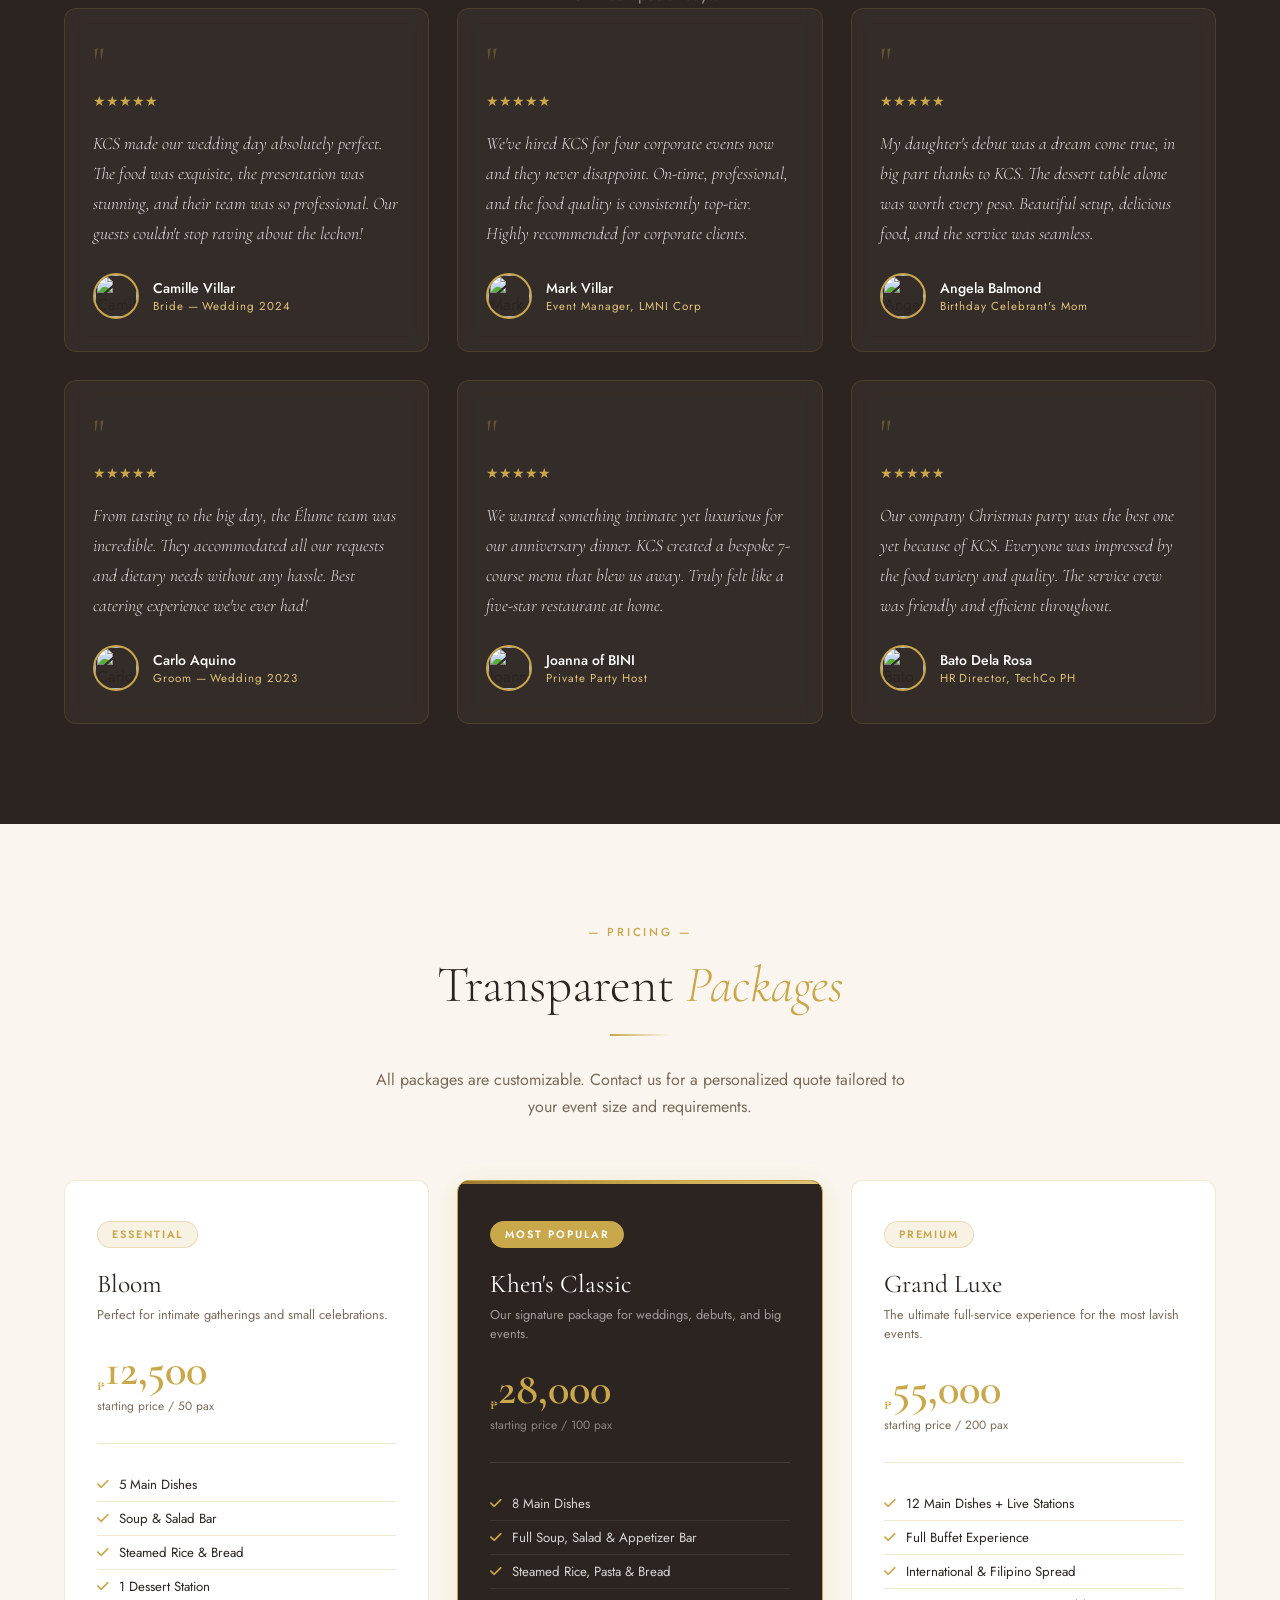
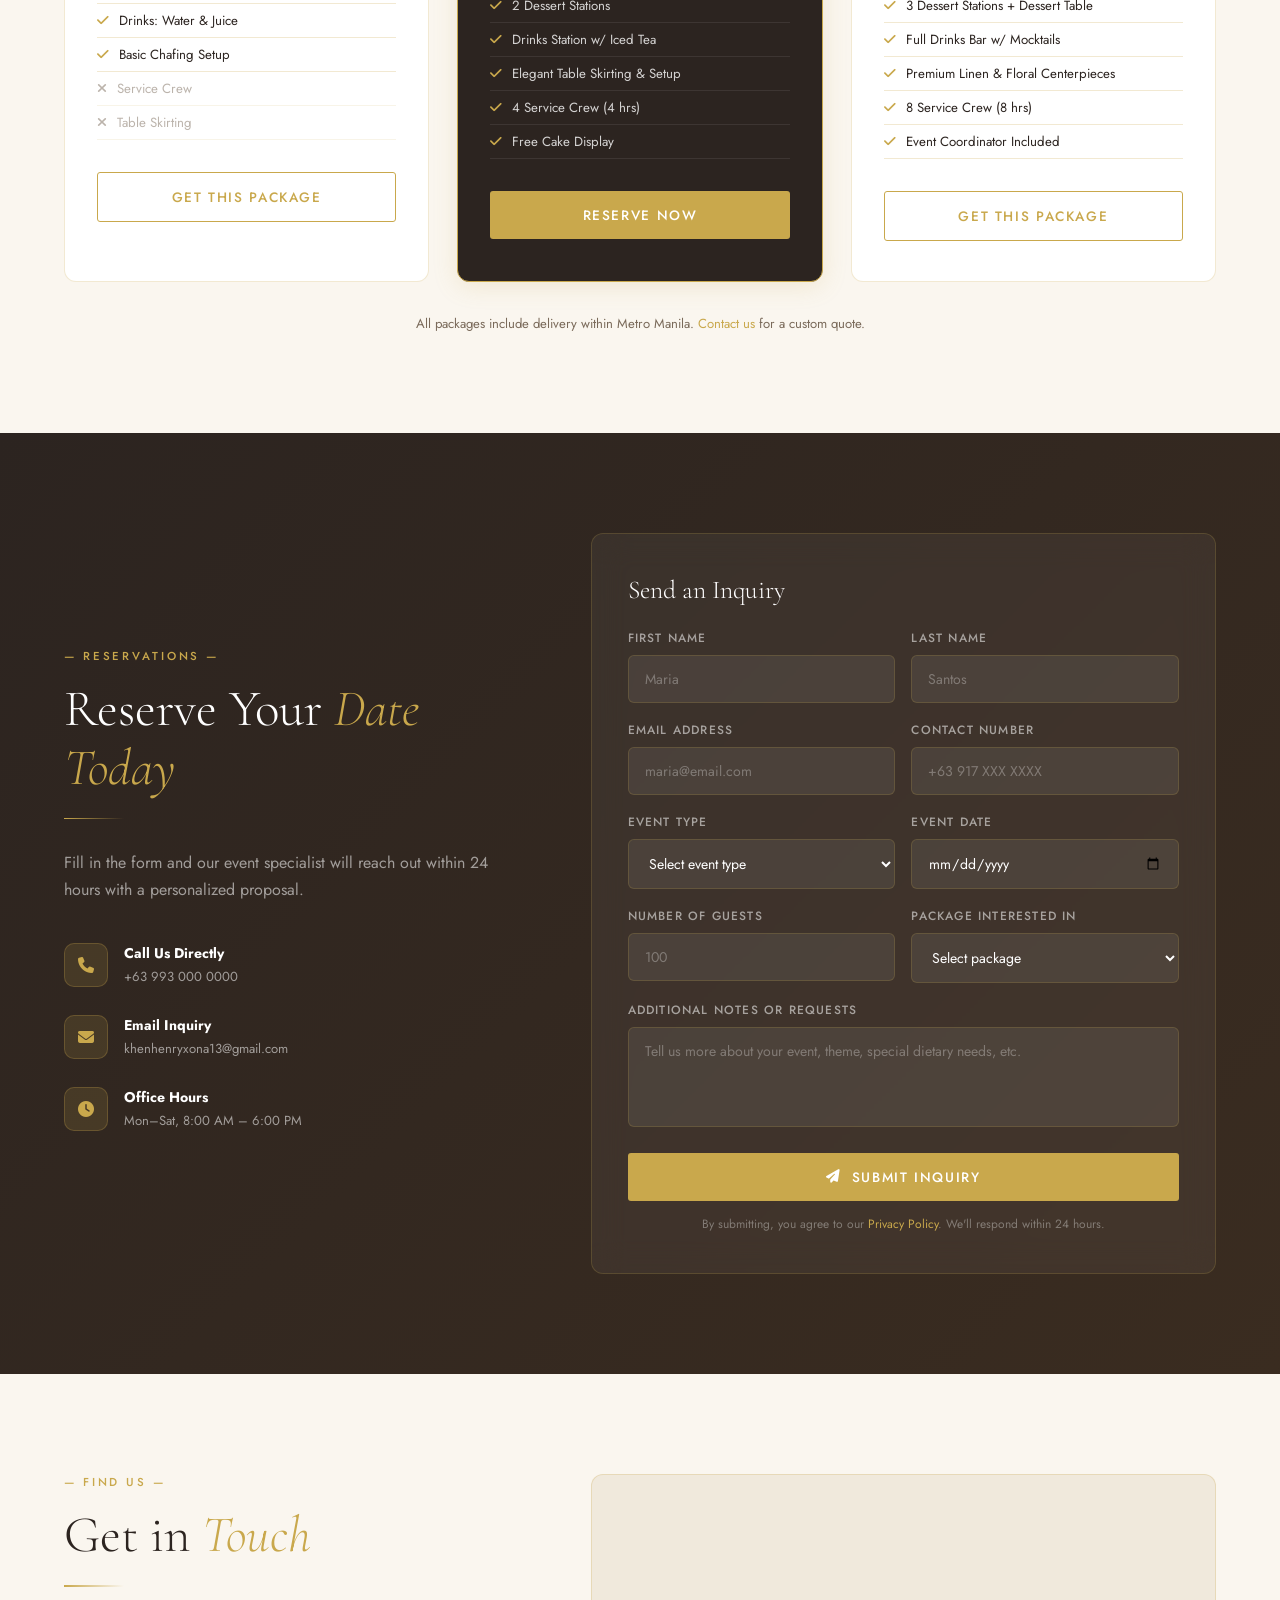
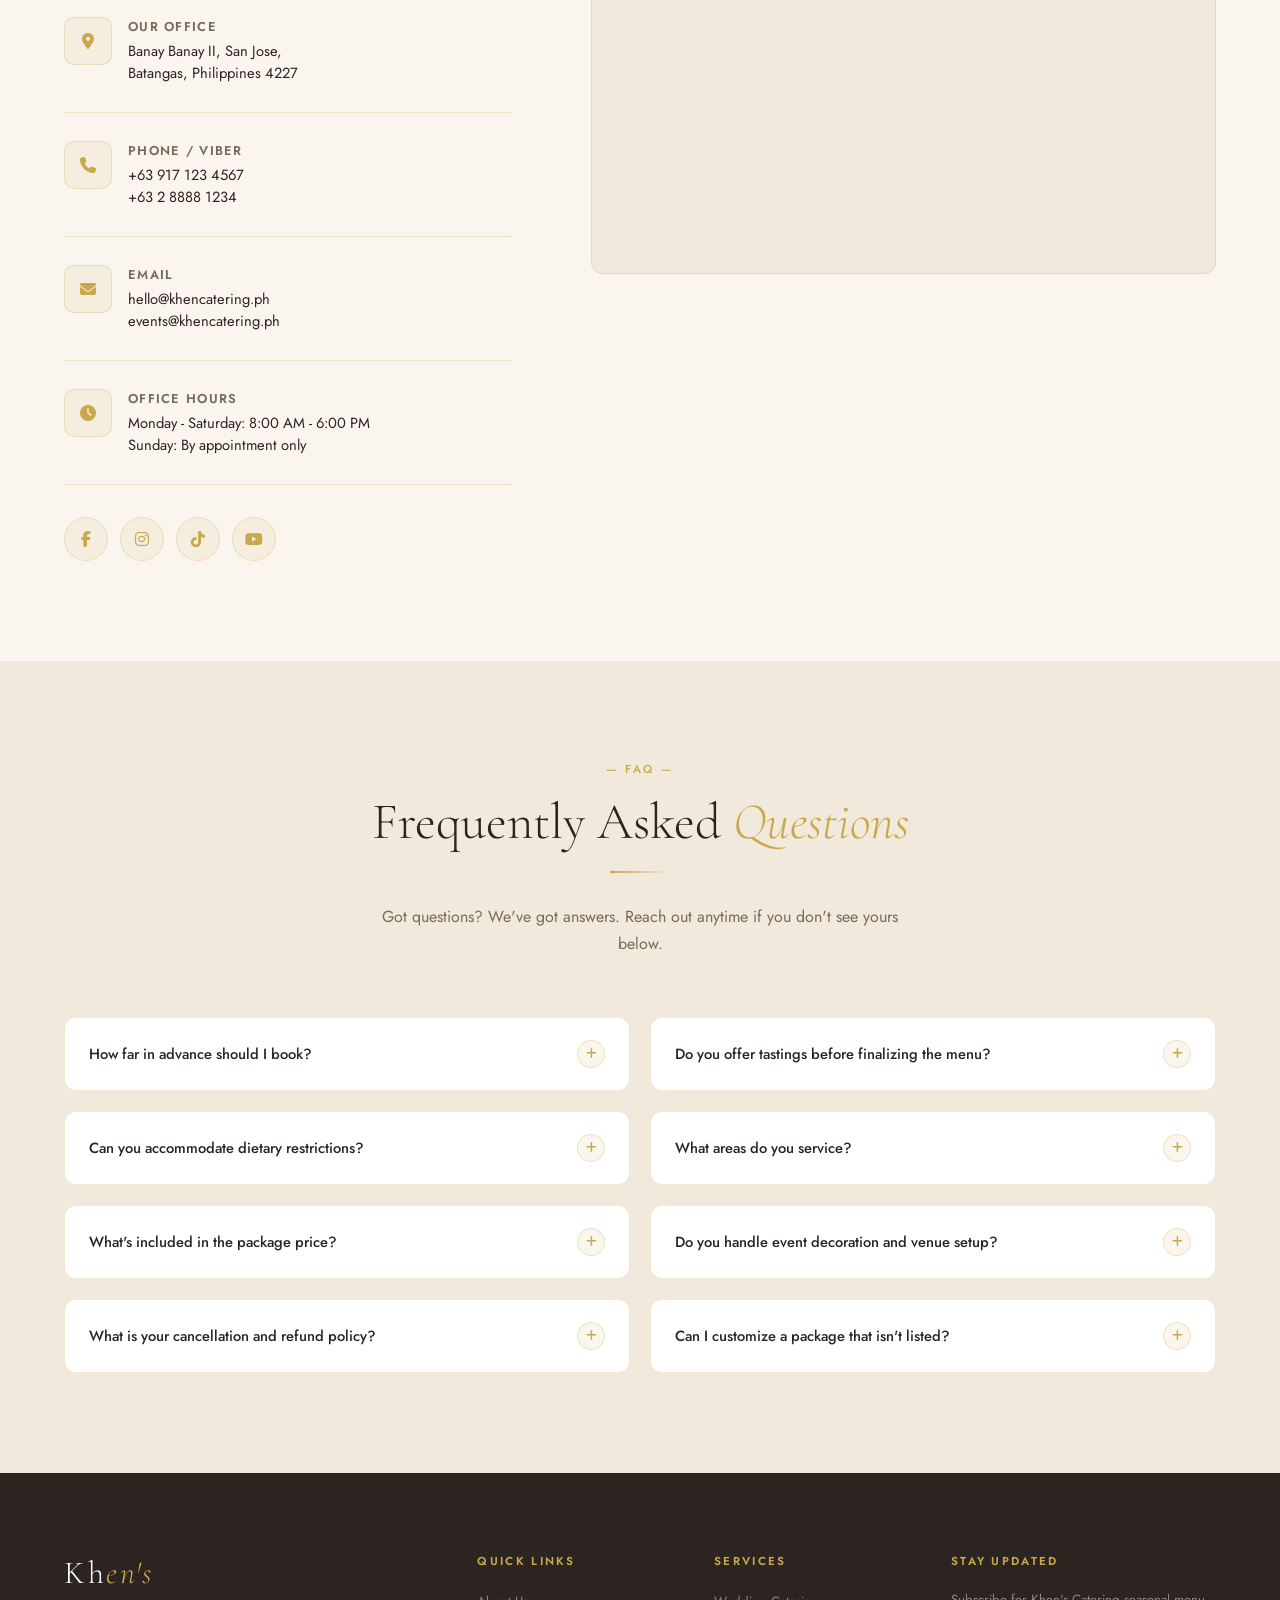
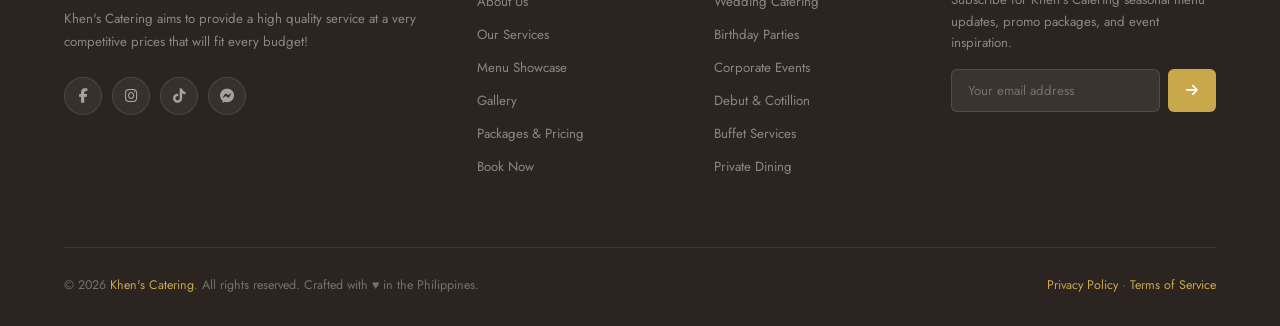
==== commit be2970e9: "Update index.html" ====
--- a/index.html
+++ b/index.html
@@ -456,7 +456,7 @@
           </div>
           <div class="contact-detail">
             <div class="contact-icon"><i class="fa fa-envelope"></i></div>
-            <div><h4>Email</h4><p>jenniferona5002gmail.com<br>khenhenryxona13@gmail.com</p></div>
+            <div><h4>Email</h4><p>hello@khencatering.ph<br>events@khencatering.ph</p></div>
           </div>
           <div class="contact-detail">
             <div class="contact-icon"><i class="fa fa-clock"></i></div>
